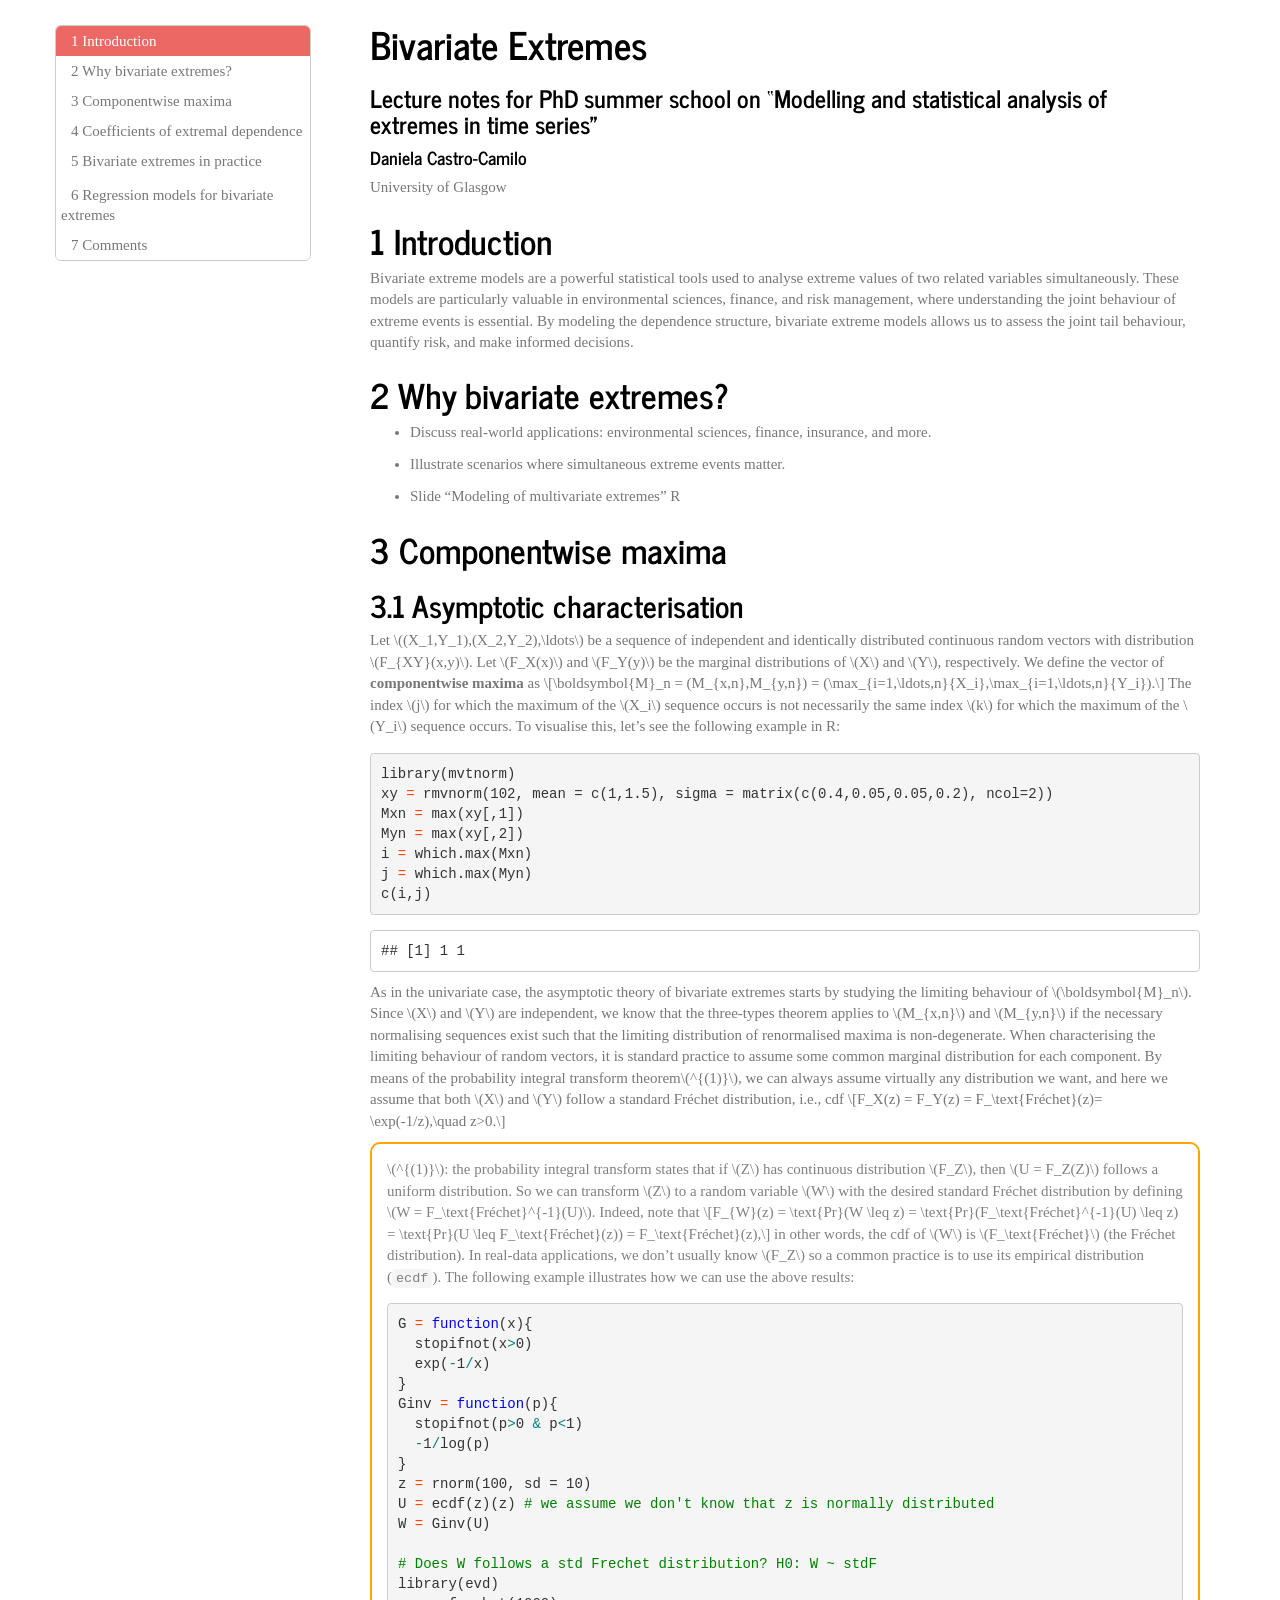
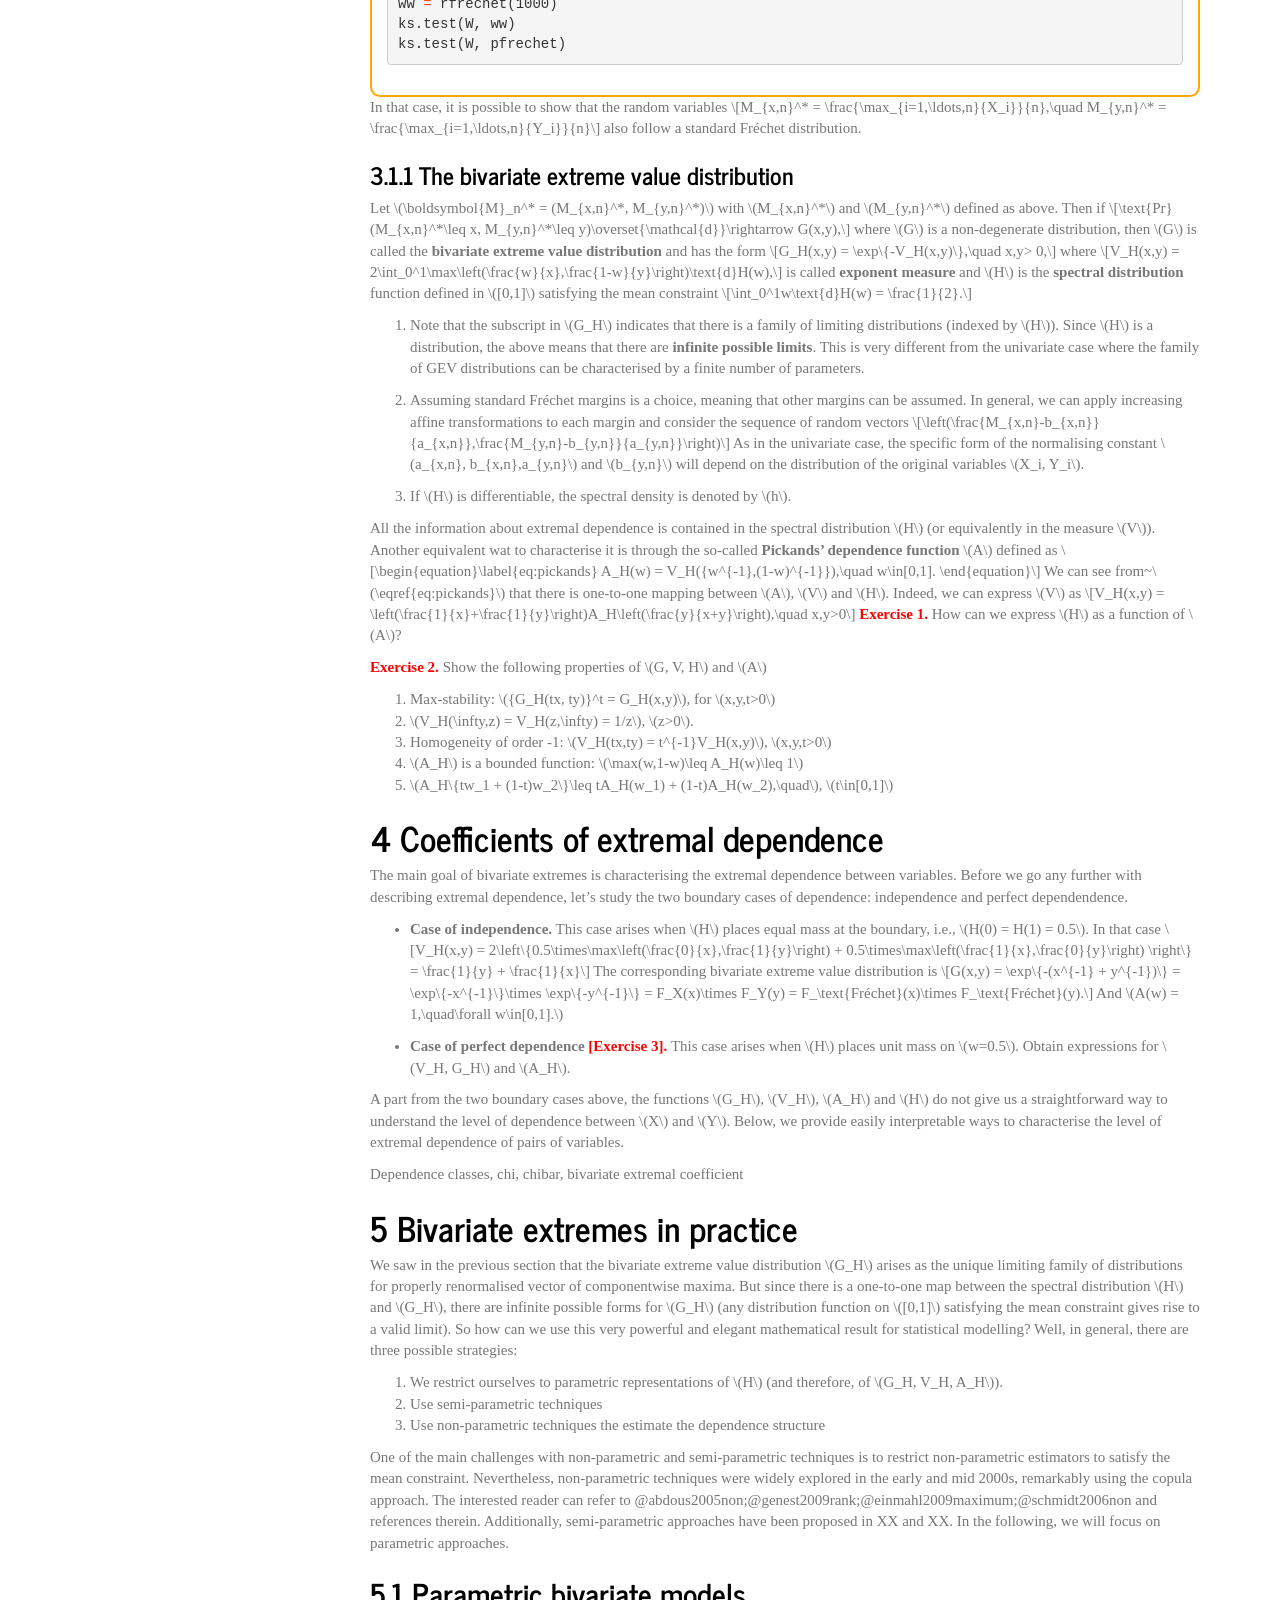
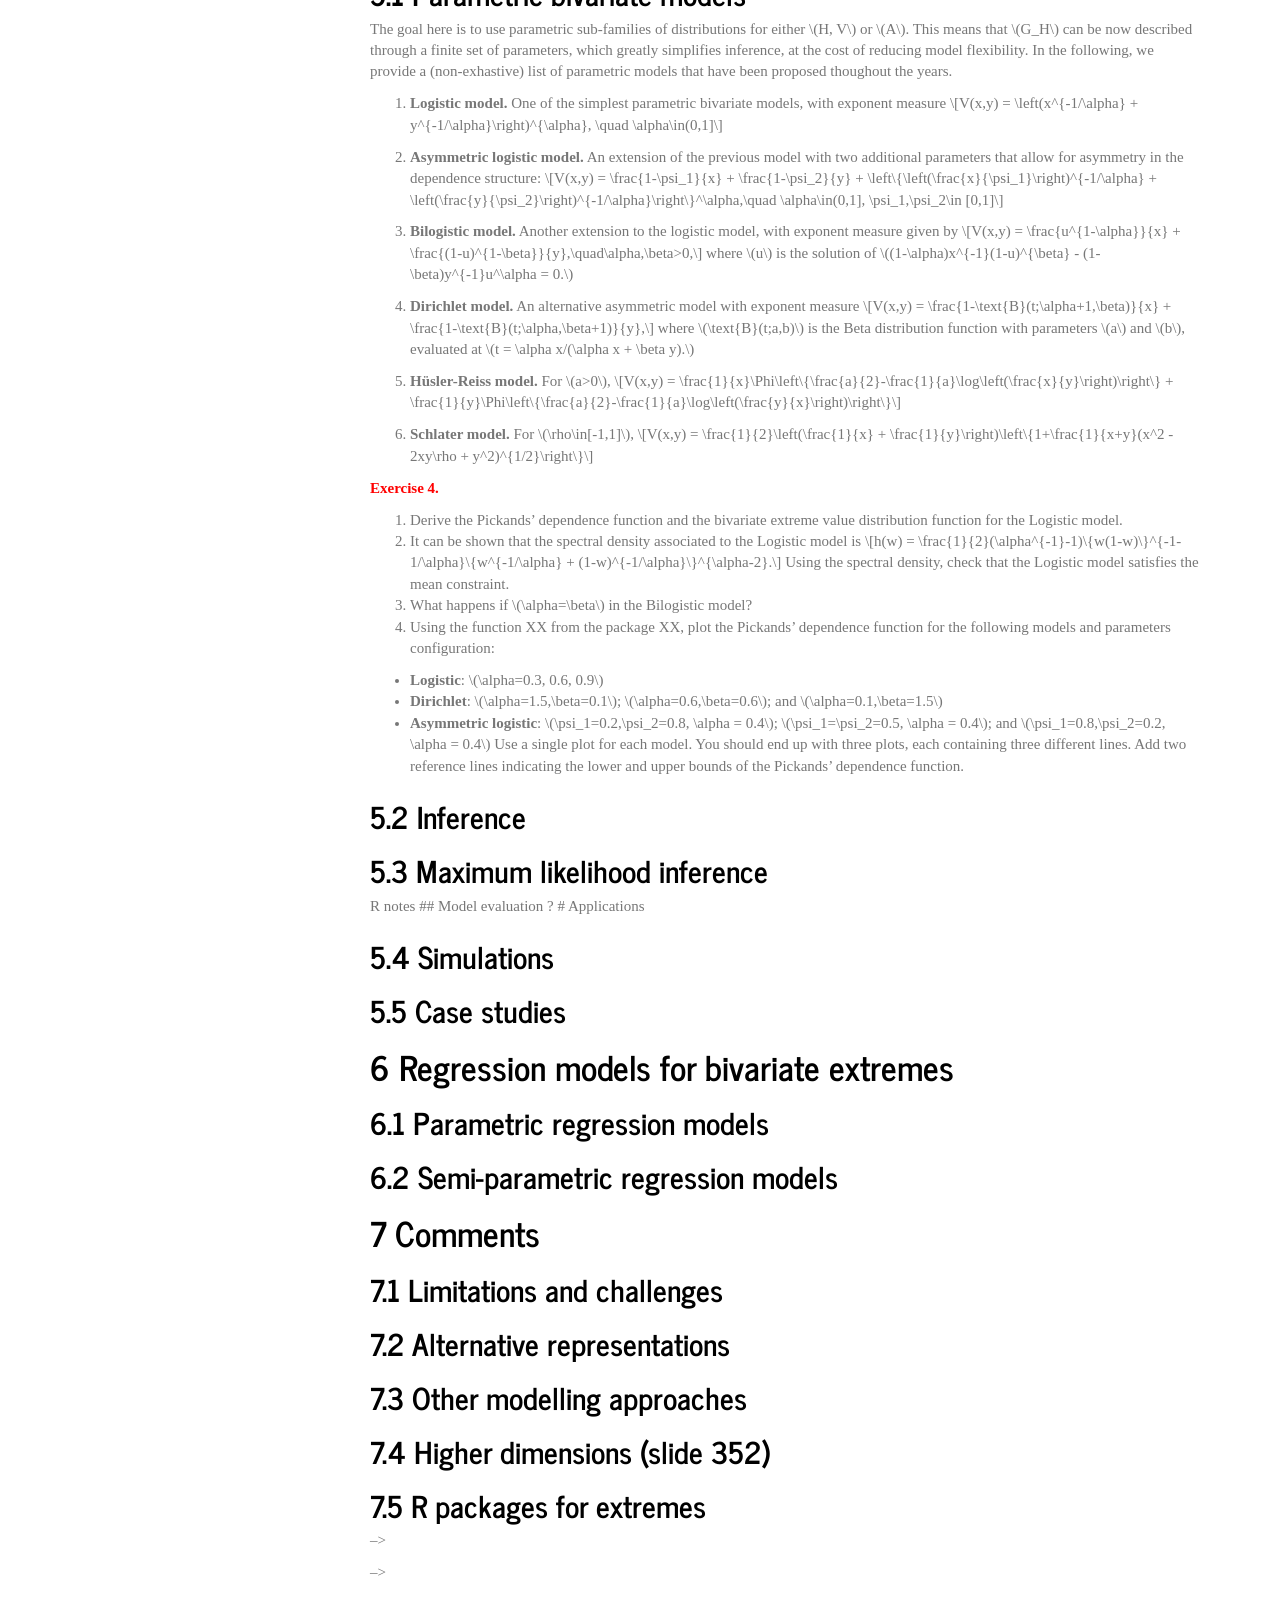
==== BivariateExtremes/BivariateExtremes.html @ 1b087849 "Create BivariateExtremes.html Draft" ====
<!DOCTYPE html>

<html>

<head>

<meta charset="utf-8" />
<meta name="generator" content="pandoc" />
<meta http-equiv="X-UA-Compatible" content="IE=EDGE" />




<title>Bivariate Extremes</title>

<script>// Pandoc 2.9 adds attributes on both header and div. We remove the former (to
// be compatible with the behavior of Pandoc < 2.8).
document.addEventListener('DOMContentLoaded', function(e) {
  var hs = document.querySelectorAll("div.section[class*='level'] > :first-child");
  var i, h, a;
  for (i = 0; i < hs.length; i++) {
    h = hs[i];
    if (!/^h[1-6]$/i.test(h.tagName)) continue;  // it should be a header h1-h6
    a = h.attributes;
    while (a.length > 0) h.removeAttribute(a[0].name);
  }
});
</script>
<script>/*! jQuery v3.6.0 | (c) OpenJS Foundation and other contributors | jquery.org/license */
!function(e,t){"use strict";"object"==typeof module&&"object"==typeof module.exports?module.exports=e.document?t(e,!0):function(e){if(!e.document)throw new Error("jQuery requires a window with a document");return t(e)}:t(e)}("undefined"!=typeof window?window:this,function(C,e){"use strict";var t=[],r=Object.getPrototypeOf,s=t.slice,g=t.flat?function(e){return t.flat.call(e)}:function(e){return t.concat.apply([],e)},u=t.push,i=t.indexOf,n={},o=n.toString,v=n.hasOwnProperty,a=v.toString,l=a.call(Object),y={},m=function(e){return"function"==typeof e&&"number"!=typeof e.nodeType&&"function"!=typeof e.item},x=function(e){return null!=e&&e===e.window},E=C.document,c={type:!0,src:!0,nonce:!0,noModule:!0};function b(e,t,n){var r,i,o=(n=n||E).createElement("script");if(o.text=e,t)for(r in c)(i=t[r]||t.getAttribute&&t.getAttribute(r))&&o.setAttribute(r,i);n.head.appendChild(o).parentNode.removeChild(o)}function w(e){return null==e?e+"":"object"==typeof e||"function"==typeof e?n[o.call(e)]||"object":typeof e}var f="3.6.0",S=function(e,t){return new S.fn.init(e,t)};function p(e){var t=!!e&&"length"in e&&e.length,n=w(e);return!m(e)&&!x(e)&&("array"===n||0===t||"number"==typeof t&&0<t&&t-1 in e)}S.fn=S.prototype={jquery:f,constructor:S,length:0,toArray:function(){return s.call(this)},get:function(e){return null==e?s.call(this):e<0?this[e+this.length]:this[e]},pushStack:function(e){var t=S.merge(this.constructor(),e);return t.prevObject=this,t},each:function(e){return S.each(this,e)},map:function(n){return this.pushStack(S.map(this,function(e,t){return n.call(e,t,e)}))},slice:function(){return this.pushStack(s.apply(this,arguments))},first:function(){return this.eq(0)},last:function(){return this.eq(-1)},even:function(){return this.pushStack(S.grep(this,function(e,t){return(t+1)%2}))},odd:function(){return this.pushStack(S.grep(this,function(e,t){return t%2}))},eq:function(e){var t=this.length,n=+e+(e<0?t:0);return this.pushStack(0<=n&&n<t?[this[n]]:[])},end:function(){return this.prevObject||this.constructor()},push:u,sort:t.sort,splice:t.splice},S.extend=S.fn.extend=function(){var e,t,n,r,i,o,a=arguments[0]||{},s=1,u=arguments.length,l=!1;for("boolean"==typeof a&&(l=a,a=arguments[s]||{},s++),"object"==typeof a||m(a)||(a={}),s===u&&(a=this,s--);s<u;s++)if(null!=(e=arguments[s]))for(t in e)r=e[t],"__proto__"!==t&&a!==r&&(l&&r&&(S.isPlainObject(r)||(i=Array.isArray(r)))?(n=a[t],o=i&&!Array.isArray(n)?[]:i||S.isPlainObject(n)?n:{},i=!1,a[t]=S.extend(l,o,r)):void 0!==r&&(a[t]=r));return a},S.extend({expando:"jQuery"+(f+Math.random()).replace(/\D/g,""),isReady:!0,error:function(e){throw new Error(e)},noop:function(){},isPlainObject:function(e){var t,n;return!(!e||"[object Object]"!==o.call(e))&&(!(t=r(e))||"function"==typeof(n=v.call(t,"constructor")&&t.constructor)&&a.call(n)===l)},isEmptyObject:function(e){var t;for(t in e)return!1;return!0},globalEval:function(e,t,n){b(e,{nonce:t&&t.nonce},n)},each:function(e,t){var n,r=0;if(p(e)){for(n=e.length;r<n;r++)if(!1===t.call(e[r],r,e[r]))break}else for(r in e)if(!1===t.call(e[r],r,e[r]))break;return e},makeArray:function(e,t){var n=t||[];return null!=e&&(p(Object(e))?S.merge(n,"string"==typeof e?[e]:e):u.call(n,e)),n},inArray:function(e,t,n){return null==t?-1:i.call(t,e,n)},merge:function(e,t){for(var n=+t.length,r=0,i=e.length;r<n;r++)e[i++]=t[r];return e.length=i,e},grep:function(e,t,n){for(var r=[],i=0,o=e.length,a=!n;i<o;i++)!t(e[i],i)!==a&&r.push(e[i]);return r},map:function(e,t,n){var r,i,o=0,a=[];if(p(e))for(r=e.length;o<r;o++)null!=(i=t(e[o],o,n))&&a.push(i);else for(o in e)null!=(i=t(e[o],o,n))&&a.push(i);return g(a)},guid:1,support:y}),"function"==typeof Symbol&&(S.fn[Symbol.iterator]=t[Symbol.iterator]),S.each("Boolean Number String Function Array Date RegExp Object Error Symbol".split(" "),function(e,t){n["[object "+t+"]"]=t.toLowerCase()});var d=function(n){var e,d,b,o,i,h,f,g,w,u,l,T,C,a,E,v,s,c,y,S="sizzle"+1*new Date,p=n.document,k=0,r=0,m=ue(),x=ue(),A=ue(),N=ue(),j=function(e,t){return e===t&&(l=!0),0},D={}.hasOwnProperty,t=[],q=t.pop,L=t.push,H=t.push,O=t.slice,P=function(e,t){for(var n=0,r=e.length;n<r;n++)if(e[n]===t)return n;return-1},R="checked|selected|async|autofocus|autoplay|controls|defer|disabled|hidden|ismap|loop|multiple|open|readonly|required|scoped",M="[\\x20\\t\\r\\n\\f]",I="(?:\\\\[\\da-fA-F]{1,6}"+M+"?|\\\\[^\\r\\n\\f]|[\\w-]|[^\0-\\x7f])+",W="\\["+M+"*("+I+")(?:"+M+"*([*^$|!~]?=)"+M+"*(?:'((?:\\\\.|[^\\\\'])*)'|\"((?:\\\\.|[^\\\\\"])*)\"|("+I+"))|)"+M+"*\\]",F=":("+I+")(?:\\((('((?:\\\\.|[^\\\\'])*)'|\"((?:\\\\.|[^\\\\\"])*)\")|((?:\\\\.|[^\\\\()[\\]]|"+W+")*)|.*)\\)|)",B=new RegExp(M+"+","g"),$=new RegExp("^"+M+"+|((?:^|[^\\\\])(?:\\\\.)*)"+M+"+$","g"),_=new RegExp("^"+M+"*,"+M+"*"),z=new RegExp("^"+M+"*([>+~]|"+M+")"+M+"*"),U=new RegExp(M+"|>"),X=new RegExp(F),V=new RegExp("^"+I+"$"),G={ID:new RegExp("^#("+I+")"),CLASS:new RegExp("^\\.("+I+")"),TAG:new RegExp("^("+I+"|[*])"),ATTR:new RegExp("^"+W),PSEUDO:new RegExp("^"+F),CHILD:new RegExp("^:(only|first|last|nth|nth-last)-(child|of-type)(?:\\("+M+"*(even|odd|(([+-]|)(\\d*)n|)"+M+"*(?:([+-]|)"+M+"*(\\d+)|))"+M+"*\\)|)","i"),bool:new RegExp("^(?:"+R+")$","i"),needsContext:new RegExp("^"+M+"*[>+~]|:(even|odd|eq|gt|lt|nth|first|last)(?:\\("+M+"*((?:-\\d)?\\d*)"+M+"*\\)|)(?=[^-]|$)","i")},Y=/HTML$/i,Q=/^(?:input|select|textarea|button)$/i,J=/^h\d$/i,K=/^[^{]+\{\s*\[native \w/,Z=/^(?:#([\w-]+)|(\w+)|\.([\w-]+))$/,ee=/[+~]/,te=new RegExp("\\\\[\\da-fA-F]{1,6}"+M+"?|\\\\([^\\r\\n\\f])","g"),ne=function(e,t){var n="0x"+e.slice(1)-65536;return t||(n<0?String.fromCharCode(n+65536):String.fromCharCode(n>>10|55296,1023&n|56320))},re=/([\0-\x1f\x7f]|^-?\d)|^-$|[^\0-\x1f\x7f-\uFFFF\w-]/g,ie=function(e,t){return t?"\0"===e?"\ufffd":e.slice(0,-1)+"\\"+e.charCodeAt(e.length-1).toString(16)+" ":"\\"+e},oe=function(){T()},ae=be(function(e){return!0===e.disabled&&"fieldset"===e.nodeName.toLowerCase()},{dir:"parentNode",next:"legend"});try{H.apply(t=O.call(p.childNodes),p.childNodes),t[p.childNodes.length].nodeType}catch(e){H={apply:t.length?function(e,t){L.apply(e,O.call(t))}:function(e,t){var n=e.length,r=0;while(e[n++]=t[r++]);e.length=n-1}}}function se(t,e,n,r){var i,o,a,s,u,l,c,f=e&&e.ownerDocument,p=e?e.nodeType:9;if(n=n||[],"string"!=typeof t||!t||1!==p&&9!==p&&11!==p)return n;if(!r&&(T(e),e=e||C,E)){if(11!==p&&(u=Z.exec(t)))if(i=u[1]){if(9===p){if(!(a=e.getElementById(i)))return n;if(a.id===i)return n.push(a),n}else if(f&&(a=f.getElementById(i))&&y(e,a)&&a.id===i)return n.push(a),n}else{if(u[2])return H.apply(n,e.getElementsByTagName(t)),n;if((i=u[3])&&d.getElementsByClassName&&e.getElementsByClassName)return H.apply(n,e.getElementsByClassName(i)),n}if(d.qsa&&!N[t+" "]&&(!v||!v.test(t))&&(1!==p||"object"!==e.nodeName.toLowerCase())){if(c=t,f=e,1===p&&(U.test(t)||z.test(t))){(f=ee.test(t)&&ye(e.parentNode)||e)===e&&d.scope||((s=e.getAttribute("id"))?s=s.replace(re,ie):e.setAttribute("id",s=S)),o=(l=h(t)).length;while(o--)l[o]=(s?"#"+s:":scope")+" "+xe(l[o]);c=l.join(",")}try{return H.apply(n,f.querySelectorAll(c)),n}catch(e){N(t,!0)}finally{s===S&&e.removeAttribute("id")}}}return g(t.replace($,"$1"),e,n,r)}function ue(){var r=[];return function e(t,n){return r.push(t+" ")>b.cacheLength&&delete e[r.shift()],e[t+" "]=n}}function le(e){return e[S]=!0,e}function ce(e){var t=C.createElement("fieldset");try{return!!e(t)}catch(e){return!1}finally{t.parentNode&&t.parentNode.removeChild(t),t=null}}function fe(e,t){var n=e.split("|"),r=n.length;while(r--)b.attrHandle[n[r]]=t}function pe(e,t){var n=t&&e,r=n&&1===e.nodeType&&1===t.nodeType&&e.sourceIndex-t.sourceIndex;if(r)return r;if(n)while(n=n.nextSibling)if(n===t)return-1;return e?1:-1}function de(t){return function(e){return"input"===e.nodeName.toLowerCase()&&e.type===t}}function he(n){return function(e){var t=e.nodeName.toLowerCase();return("input"===t||"button"===t)&&e.type===n}}function ge(t){return function(e){return"form"in e?e.parentNode&&!1===e.disabled?"label"in e?"label"in e.parentNode?e.parentNode.disabled===t:e.disabled===t:e.isDisabled===t||e.isDisabled!==!t&&ae(e)===t:e.disabled===t:"label"in e&&e.disabled===t}}function ve(a){return le(function(o){return o=+o,le(function(e,t){var n,r=a([],e.length,o),i=r.length;while(i--)e[n=r[i]]&&(e[n]=!(t[n]=e[n]))})})}function ye(e){return e&&"undefined"!=typeof e.getElementsByTagName&&e}for(e in d=se.support={},i=se.isXML=function(e){var t=e&&e.namespaceURI,n=e&&(e.ownerDocument||e).documentElement;return!Y.test(t||n&&n.nodeName||"HTML")},T=se.setDocument=function(e){var t,n,r=e?e.ownerDocument||e:p;return r!=C&&9===r.nodeType&&r.documentElement&&(a=(C=r).documentElement,E=!i(C),p!=C&&(n=C.defaultView)&&n.top!==n&&(n.addEventListener?n.addEventListener("unload",oe,!1):n.attachEvent&&n.attachEvent("onunload",oe)),d.scope=ce(function(e){return a.appendChild(e).appendChild(C.createElement("div")),"undefined"!=typeof e.querySelectorAll&&!e.querySelectorAll(":scope fieldset div").length}),d.attributes=ce(function(e){return e.className="i",!e.getAttribute("className")}),d.getElementsByTagName=ce(function(e){return e.appendChild(C.createComment("")),!e.getElementsByTagName("*").length}),d.getElementsByClassName=K.test(C.getElementsByClassName),d.getById=ce(function(e){return a.appendChild(e).id=S,!C.getElementsByName||!C.getElementsByName(S).length}),d.getById?(b.filter.ID=function(e){var t=e.replace(te,ne);return function(e){return e.getAttribute("id")===t}},b.find.ID=function(e,t){if("undefined"!=typeof t.getElementById&&E){var n=t.getElementById(e);return n?[n]:[]}}):(b.filter.ID=function(e){var n=e.replace(te,ne);return function(e){var t="undefined"!=typeof e.getAttributeNode&&e.getAttributeNode("id");return t&&t.value===n}},b.find.ID=function(e,t){if("undefined"!=typeof t.getElementById&&E){var n,r,i,o=t.getElementById(e);if(o){if((n=o.getAttributeNode("id"))&&n.value===e)return[o];i=t.getElementsByName(e),r=0;while(o=i[r++])if((n=o.getAttributeNode("id"))&&n.value===e)return[o]}return[]}}),b.find.TAG=d.getElementsByTagName?function(e,t){return"undefined"!=typeof t.getElementsByTagName?t.getElementsByTagName(e):d.qsa?t.querySelectorAll(e):void 0}:function(e,t){var n,r=[],i=0,o=t.getElementsByTagName(e);if("*"===e){while(n=o[i++])1===n.nodeType&&r.push(n);return r}return o},b.find.CLASS=d.getElementsByClassName&&function(e,t){if("undefined"!=typeof t.getElementsByClassName&&E)return t.getElementsByClassName(e)},s=[],v=[],(d.qsa=K.test(C.querySelectorAll))&&(ce(function(e){var t;a.appendChild(e).innerHTML="<a id='"+S+"'></a><select id='"+S+"-\r\\' msallowcapture=''><option selected=''></option></select>",e.querySelectorAll("[msallowcapture^='']").length&&v.push("[*^$]="+M+"*(?:''|\"\")"),e.querySelectorAll("[selected]").length||v.push("\\["+M+"*(?:value|"+R+")"),e.querySelectorAll("[id~="+S+"-]").length||v.push("~="),(t=C.createElement("input")).setAttribute("name",""),e.appendChild(t),e.querySelectorAll("[name='']").length||v.push("\\["+M+"*name"+M+"*="+M+"*(?:''|\"\")"),e.querySelectorAll(":checked").length||v.push(":checked"),e.querySelectorAll("a#"+S+"+*").length||v.push(".#.+[+~]"),e.querySelectorAll("\\\f"),v.push("[\\r\\n\\f]")}),ce(function(e){e.innerHTML="<a href='' disabled='disabled'></a><select disabled='disabled'><option/></select>";var t=C.createElement("input");t.setAttribute("type","hidden"),e.appendChild(t).setAttribute("name","D"),e.querySelectorAll("[name=d]").length&&v.push("name"+M+"*[*^$|!~]?="),2!==e.querySelectorAll(":enabled").length&&v.push(":enabled",":disabled"),a.appendChild(e).disabled=!0,2!==e.querySelectorAll(":disabled").length&&v.push(":enabled",":disabled"),e.querySelectorAll("*,:x"),v.push(",.*:")})),(d.matchesSelector=K.test(c=a.matches||a.webkitMatchesSelector||a.mozMatchesSelector||a.oMatchesSelector||a.msMatchesSelector))&&ce(function(e){d.disconnectedMatch=c.call(e,"*"),c.call(e,"[s!='']:x"),s.push("!=",F)}),v=v.length&&new RegExp(v.join("|")),s=s.length&&new RegExp(s.join("|")),t=K.test(a.compareDocumentPosition),y=t||K.test(a.contains)?function(e,t){var n=9===e.nodeType?e.documentElement:e,r=t&&t.parentNode;return e===r||!(!r||1!==r.nodeType||!(n.contains?n.contains(r):e.compareDocumentPosition&&16&e.compareDocumentPosition(r)))}:function(e,t){if(t)while(t=t.parentNode)if(t===e)return!0;return!1},j=t?function(e,t){if(e===t)return l=!0,0;var n=!e.compareDocumentPosition-!t.compareDocumentPosition;return n||(1&(n=(e.ownerDocument||e)==(t.ownerDocument||t)?e.compareDocumentPosition(t):1)||!d.sortDetached&&t.compareDocumentPosition(e)===n?e==C||e.ownerDocument==p&&y(p,e)?-1:t==C||t.ownerDocument==p&&y(p,t)?1:u?P(u,e)-P(u,t):0:4&n?-1:1)}:function(e,t){if(e===t)return l=!0,0;var n,r=0,i=e.parentNode,o=t.parentNode,a=[e],s=[t];if(!i||!o)return e==C?-1:t==C?1:i?-1:o?1:u?P(u,e)-P(u,t):0;if(i===o)return pe(e,t);n=e;while(n=n.parentNode)a.unshift(n);n=t;while(n=n.parentNode)s.unshift(n);while(a[r]===s[r])r++;return r?pe(a[r],s[r]):a[r]==p?-1:s[r]==p?1:0}),C},se.matches=function(e,t){return se(e,null,null,t)},se.matchesSelector=function(e,t){if(T(e),d.matchesSelector&&E&&!N[t+" "]&&(!s||!s.test(t))&&(!v||!v.test(t)))try{var n=c.call(e,t);if(n||d.disconnectedMatch||e.document&&11!==e.document.nodeType)return n}catch(e){N(t,!0)}return 0<se(t,C,null,[e]).length},se.contains=function(e,t){return(e.ownerDocument||e)!=C&&T(e),y(e,t)},se.attr=function(e,t){(e.ownerDocument||e)!=C&&T(e);var n=b.attrHandle[t.toLowerCase()],r=n&&D.call(b.attrHandle,t.toLowerCase())?n(e,t,!E):void 0;return void 0!==r?r:d.attributes||!E?e.getAttribute(t):(r=e.getAttributeNode(t))&&r.specified?r.value:null},se.escape=function(e){return(e+"").replace(re,ie)},se.error=function(e){throw new Error("Syntax error, unrecognized expression: "+e)},se.uniqueSort=function(e){var t,n=[],r=0,i=0;if(l=!d.detectDuplicates,u=!d.sortStable&&e.slice(0),e.sort(j),l){while(t=e[i++])t===e[i]&&(r=n.push(i));while(r--)e.splice(n[r],1)}return u=null,e},o=se.getText=function(e){var t,n="",r=0,i=e.nodeType;if(i){if(1===i||9===i||11===i){if("string"==typeof e.textContent)return e.textContent;for(e=e.firstChild;e;e=e.nextSibling)n+=o(e)}else if(3===i||4===i)return e.nodeValue}else while(t=e[r++])n+=o(t);return n},(b=se.selectors={cacheLength:50,createPseudo:le,match:G,attrHandle:{},find:{},relative:{">":{dir:"parentNode",first:!0}," ":{dir:"parentNode"},"+":{dir:"previousSibling",first:!0},"~":{dir:"previousSibling"}},preFilter:{ATTR:function(e){return e[1]=e[1].replace(te,ne),e[3]=(e[3]||e[4]||e[5]||"").replace(te,ne),"~="===e[2]&&(e[3]=" "+e[3]+" "),e.slice(0,4)},CHILD:function(e){return e[1]=e[1].toLowerCase(),"nth"===e[1].slice(0,3)?(e[3]||se.error(e[0]),e[4]=+(e[4]?e[5]+(e[6]||1):2*("even"===e[3]||"odd"===e[3])),e[5]=+(e[7]+e[8]||"odd"===e[3])):e[3]&&se.error(e[0]),e},PSEUDO:function(e){var t,n=!e[6]&&e[2];return G.CHILD.test(e[0])?null:(e[3]?e[2]=e[4]||e[5]||"":n&&X.test(n)&&(t=h(n,!0))&&(t=n.indexOf(")",n.length-t)-n.length)&&(e[0]=e[0].slice(0,t),e[2]=n.slice(0,t)),e.slice(0,3))}},filter:{TAG:function(e){var t=e.replace(te,ne).toLowerCase();return"*"===e?function(){return!0}:function(e){return e.nodeName&&e.nodeName.toLowerCase()===t}},CLASS:function(e){var t=m[e+" "];return t||(t=new RegExp("(^|"+M+")"+e+"("+M+"|$)"))&&m(e,function(e){return t.test("string"==typeof e.className&&e.className||"undefined"!=typeof e.getAttribute&&e.getAttribute("class")||"")})},ATTR:function(n,r,i){return function(e){var t=se.attr(e,n);return null==t?"!="===r:!r||(t+="","="===r?t===i:"!="===r?t!==i:"^="===r?i&&0===t.indexOf(i):"*="===r?i&&-1<t.indexOf(i):"$="===r?i&&t.slice(-i.length)===i:"~="===r?-1<(" "+t.replace(B," ")+" ").indexOf(i):"|="===r&&(t===i||t.slice(0,i.length+1)===i+"-"))}},CHILD:function(h,e,t,g,v){var y="nth"!==h.slice(0,3),m="last"!==h.slice(-4),x="of-type"===e;return 1===g&&0===v?function(e){return!!e.parentNode}:function(e,t,n){var r,i,o,a,s,u,l=y!==m?"nextSibling":"previousSibling",c=e.parentNode,f=x&&e.nodeName.toLowerCase(),p=!n&&!x,d=!1;if(c){if(y){while(l){a=e;while(a=a[l])if(x?a.nodeName.toLowerCase()===f:1===a.nodeType)return!1;u=l="only"===h&&!u&&"nextSibling"}return!0}if(u=[m?c.firstChild:c.lastChild],m&&p){d=(s=(r=(i=(o=(a=c)[S]||(a[S]={}))[a.uniqueID]||(o[a.uniqueID]={}))[h]||[])[0]===k&&r[1])&&r[2],a=s&&c.childNodes[s];while(a=++s&&a&&a[l]||(d=s=0)||u.pop())if(1===a.nodeType&&++d&&a===e){i[h]=[k,s,d];break}}else if(p&&(d=s=(r=(i=(o=(a=e)[S]||(a[S]={}))[a.uniqueID]||(o[a.uniqueID]={}))[h]||[])[0]===k&&r[1]),!1===d)while(a=++s&&a&&a[l]||(d=s=0)||u.pop())if((x?a.nodeName.toLowerCase()===f:1===a.nodeType)&&++d&&(p&&((i=(o=a[S]||(a[S]={}))[a.uniqueID]||(o[a.uniqueID]={}))[h]=[k,d]),a===e))break;return(d-=v)===g||d%g==0&&0<=d/g}}},PSEUDO:function(e,o){var t,a=b.pseudos[e]||b.setFilters[e.toLowerCase()]||se.error("unsupported pseudo: "+e);return a[S]?a(o):1<a.length?(t=[e,e,"",o],b.setFilters.hasOwnProperty(e.toLowerCase())?le(function(e,t){var n,r=a(e,o),i=r.length;while(i--)e[n=P(e,r[i])]=!(t[n]=r[i])}):function(e){return a(e,0,t)}):a}},pseudos:{not:le(function(e){var r=[],i=[],s=f(e.replace($,"$1"));return s[S]?le(function(e,t,n,r){var i,o=s(e,null,r,[]),a=e.length;while(a--)(i=o[a])&&(e[a]=!(t[a]=i))}):function(e,t,n){return r[0]=e,s(r,null,n,i),r[0]=null,!i.pop()}}),has:le(function(t){return function(e){return 0<se(t,e).length}}),contains:le(function(t){return t=t.replace(te,ne),function(e){return-1<(e.textContent||o(e)).indexOf(t)}}),lang:le(function(n){return V.test(n||"")||se.error("unsupported lang: "+n),n=n.replace(te,ne).toLowerCase(),function(e){var t;do{if(t=E?e.lang:e.getAttribute("xml:lang")||e.getAttribute("lang"))return(t=t.toLowerCase())===n||0===t.indexOf(n+"-")}while((e=e.parentNode)&&1===e.nodeType);return!1}}),target:function(e){var t=n.location&&n.location.hash;return t&&t.slice(1)===e.id},root:function(e){return e===a},focus:function(e){return e===C.activeElement&&(!C.hasFocus||C.hasFocus())&&!!(e.type||e.href||~e.tabIndex)},enabled:ge(!1),disabled:ge(!0),checked:function(e){var t=e.nodeName.toLowerCase();return"input"===t&&!!e.checked||"option"===t&&!!e.selected},selected:function(e){return e.parentNode&&e.parentNode.selectedIndex,!0===e.selected},empty:function(e){for(e=e.firstChild;e;e=e.nextSibling)if(e.nodeType<6)return!1;return!0},parent:function(e){return!b.pseudos.empty(e)},header:function(e){return J.test(e.nodeName)},input:function(e){return Q.test(e.nodeName)},button:function(e){var t=e.nodeName.toLowerCase();return"input"===t&&"button"===e.type||"button"===t},text:function(e){var t;return"input"===e.nodeName.toLowerCase()&&"text"===e.type&&(null==(t=e.getAttribute("type"))||"text"===t.toLowerCase())},first:ve(function(){return[0]}),last:ve(function(e,t){return[t-1]}),eq:ve(function(e,t,n){return[n<0?n+t:n]}),even:ve(function(e,t){for(var n=0;n<t;n+=2)e.push(n);return e}),odd:ve(function(e,t){for(var n=1;n<t;n+=2)e.push(n);return e}),lt:ve(function(e,t,n){for(var r=n<0?n+t:t<n?t:n;0<=--r;)e.push(r);return e}),gt:ve(function(e,t,n){for(var r=n<0?n+t:n;++r<t;)e.push(r);return e})}}).pseudos.nth=b.pseudos.eq,{radio:!0,checkbox:!0,file:!0,password:!0,image:!0})b.pseudos[e]=de(e);for(e in{submit:!0,reset:!0})b.pseudos[e]=he(e);function me(){}function xe(e){for(var t=0,n=e.length,r="";t<n;t++)r+=e[t].value;return r}function be(s,e,t){var u=e.dir,l=e.next,c=l||u,f=t&&"parentNode"===c,p=r++;return e.first?function(e,t,n){while(e=e[u])if(1===e.nodeType||f)return s(e,t,n);return!1}:function(e,t,n){var r,i,o,a=[k,p];if(n){while(e=e[u])if((1===e.nodeType||f)&&s(e,t,n))return!0}else while(e=e[u])if(1===e.nodeType||f)if(i=(o=e[S]||(e[S]={}))[e.uniqueID]||(o[e.uniqueID]={}),l&&l===e.nodeName.toLowerCase())e=e[u]||e;else{if((r=i[c])&&r[0]===k&&r[1]===p)return a[2]=r[2];if((i[c]=a)[2]=s(e,t,n))return!0}return!1}}function we(i){return 1<i.length?function(e,t,n){var r=i.length;while(r--)if(!i[r](e,t,n))return!1;return!0}:i[0]}function Te(e,t,n,r,i){for(var o,a=[],s=0,u=e.length,l=null!=t;s<u;s++)(o=e[s])&&(n&&!n(o,r,i)||(a.push(o),l&&t.push(s)));return a}function Ce(d,h,g,v,y,e){return v&&!v[S]&&(v=Ce(v)),y&&!y[S]&&(y=Ce(y,e)),le(function(e,t,n,r){var i,o,a,s=[],u=[],l=t.length,c=e||function(e,t,n){for(var r=0,i=t.length;r<i;r++)se(e,t[r],n);return n}(h||"*",n.nodeType?[n]:n,[]),f=!d||!e&&h?c:Te(c,s,d,n,r),p=g?y||(e?d:l||v)?[]:t:f;if(g&&g(f,p,n,r),v){i=Te(p,u),v(i,[],n,r),o=i.length;while(o--)(a=i[o])&&(p[u[o]]=!(f[u[o]]=a))}if(e){if(y||d){if(y){i=[],o=p.length;while(o--)(a=p[o])&&i.push(f[o]=a);y(null,p=[],i,r)}o=p.length;while(o--)(a=p[o])&&-1<(i=y?P(e,a):s[o])&&(e[i]=!(t[i]=a))}}else p=Te(p===t?p.splice(l,p.length):p),y?y(null,t,p,r):H.apply(t,p)})}function Ee(e){for(var i,t,n,r=e.length,o=b.relative[e[0].type],a=o||b.relative[" "],s=o?1:0,u=be(function(e){return e===i},a,!0),l=be(function(e){return-1<P(i,e)},a,!0),c=[function(e,t,n){var r=!o&&(n||t!==w)||((i=t).nodeType?u(e,t,n):l(e,t,n));return i=null,r}];s<r;s++)if(t=b.relative[e[s].type])c=[be(we(c),t)];else{if((t=b.filter[e[s].type].apply(null,e[s].matches))[S]){for(n=++s;n<r;n++)if(b.relative[e[n].type])break;return Ce(1<s&&we(c),1<s&&xe(e.slice(0,s-1).concat({value:" "===e[s-2].type?"*":""})).replace($,"$1"),t,s<n&&Ee(e.slice(s,n)),n<r&&Ee(e=e.slice(n)),n<r&&xe(e))}c.push(t)}return we(c)}return me.prototype=b.filters=b.pseudos,b.setFilters=new me,h=se.tokenize=function(e,t){var n,r,i,o,a,s,u,l=x[e+" "];if(l)return t?0:l.slice(0);a=e,s=[],u=b.preFilter;while(a){for(o in n&&!(r=_.exec(a))||(r&&(a=a.slice(r[0].length)||a),s.push(i=[])),n=!1,(r=z.exec(a))&&(n=r.shift(),i.push({value:n,type:r[0].replace($," ")}),a=a.slice(n.length)),b.filter)!(r=G[o].exec(a))||u[o]&&!(r=u[o](r))||(n=r.shift(),i.push({value:n,type:o,matches:r}),a=a.slice(n.length));if(!n)break}return t?a.length:a?se.error(e):x(e,s).slice(0)},f=se.compile=function(e,t){var n,v,y,m,x,r,i=[],o=[],a=A[e+" "];if(!a){t||(t=h(e)),n=t.length;while(n--)(a=Ee(t[n]))[S]?i.push(a):o.push(a);(a=A(e,(v=o,m=0<(y=i).length,x=0<v.length,r=function(e,t,n,r,i){var o,a,s,u=0,l="0",c=e&&[],f=[],p=w,d=e||x&&b.find.TAG("*",i),h=k+=null==p?1:Math.random()||.1,g=d.length;for(i&&(w=t==C||t||i);l!==g&&null!=(o=d[l]);l++){if(x&&o){a=0,t||o.ownerDocument==C||(T(o),n=!E);while(s=v[a++])if(s(o,t||C,n)){r.push(o);break}i&&(k=h)}m&&((o=!s&&o)&&u--,e&&c.push(o))}if(u+=l,m&&l!==u){a=0;while(s=y[a++])s(c,f,t,n);if(e){if(0<u)while(l--)c[l]||f[l]||(f[l]=q.call(r));f=Te(f)}H.apply(r,f),i&&!e&&0<f.length&&1<u+y.length&&se.uniqueSort(r)}return i&&(k=h,w=p),c},m?le(r):r))).selector=e}return a},g=se.select=function(e,t,n,r){var i,o,a,s,u,l="function"==typeof e&&e,c=!r&&h(e=l.selector||e);if(n=n||[],1===c.length){if(2<(o=c[0]=c[0].slice(0)).length&&"ID"===(a=o[0]).type&&9===t.nodeType&&E&&b.relative[o[1].type]){if(!(t=(b.find.ID(a.matches[0].replace(te,ne),t)||[])[0]))return n;l&&(t=t.parentNode),e=e.slice(o.shift().value.length)}i=G.needsContext.test(e)?0:o.length;while(i--){if(a=o[i],b.relative[s=a.type])break;if((u=b.find[s])&&(r=u(a.matches[0].replace(te,ne),ee.test(o[0].type)&&ye(t.parentNode)||t))){if(o.splice(i,1),!(e=r.length&&xe(o)))return H.apply(n,r),n;break}}}return(l||f(e,c))(r,t,!E,n,!t||ee.test(e)&&ye(t.parentNode)||t),n},d.sortStable=S.split("").sort(j).join("")===S,d.detectDuplicates=!!l,T(),d.sortDetached=ce(function(e){return 1&e.compareDocumentPosition(C.createElement("fieldset"))}),ce(function(e){return e.innerHTML="<a href='#'></a>","#"===e.firstChild.getAttribute("href")})||fe("type|href|height|width",function(e,t,n){if(!n)return e.getAttribute(t,"type"===t.toLowerCase()?1:2)}),d.attributes&&ce(function(e){return e.innerHTML="<input/>",e.firstChild.setAttribute("value",""),""===e.firstChild.getAttribute("value")})||fe("value",function(e,t,n){if(!n&&"input"===e.nodeName.toLowerCase())return e.defaultValue}),ce(function(e){return null==e.getAttribute("disabled")})||fe(R,function(e,t,n){var r;if(!n)return!0===e[t]?t.toLowerCase():(r=e.getAttributeNode(t))&&r.specified?r.value:null}),se}(C);S.find=d,S.expr=d.selectors,S.expr[":"]=S.expr.pseudos,S.uniqueSort=S.unique=d.uniqueSort,S.text=d.getText,S.isXMLDoc=d.isXML,S.contains=d.contains,S.escapeSelector=d.escape;var h=function(e,t,n){var r=[],i=void 0!==n;while((e=e[t])&&9!==e.nodeType)if(1===e.nodeType){if(i&&S(e).is(n))break;r.push(e)}return r},T=function(e,t){for(var n=[];e;e=e.nextSibling)1===e.nodeType&&e!==t&&n.push(e);return n},k=S.expr.match.needsContext;function A(e,t){return e.nodeName&&e.nodeName.toLowerCase()===t.toLowerCase()}var N=/^<([a-z][^\/\0>:\x20\t\r\n\f]*)[\x20\t\r\n\f]*\/?>(?:<\/\1>|)$/i;function j(e,n,r){return m(n)?S.grep(e,function(e,t){return!!n.call(e,t,e)!==r}):n.nodeType?S.grep(e,function(e){return e===n!==r}):"string"!=typeof n?S.grep(e,function(e){return-1<i.call(n,e)!==r}):S.filter(n,e,r)}S.filter=function(e,t,n){var r=t[0];return n&&(e=":not("+e+")"),1===t.length&&1===r.nodeType?S.find.matchesSelector(r,e)?[r]:[]:S.find.matches(e,S.grep(t,function(e){return 1===e.nodeType}))},S.fn.extend({find:function(e){var t,n,r=this.length,i=this;if("string"!=typeof e)return this.pushStack(S(e).filter(function(){for(t=0;t<r;t++)if(S.contains(i[t],this))return!0}));for(n=this.pushStack([]),t=0;t<r;t++)S.find(e,i[t],n);return 1<r?S.uniqueSort(n):n},filter:function(e){return this.pushStack(j(this,e||[],!1))},not:function(e){return this.pushStack(j(this,e||[],!0))},is:function(e){return!!j(this,"string"==typeof e&&k.test(e)?S(e):e||[],!1).length}});var D,q=/^(?:\s*(<[\w\W]+>)[^>]*|#([\w-]+))$/;(S.fn.init=function(e,t,n){var r,i;if(!e)return this;if(n=n||D,"string"==typeof e){if(!(r="<"===e[0]&&">"===e[e.length-1]&&3<=e.length?[null,e,null]:q.exec(e))||!r[1]&&t)return!t||t.jquery?(t||n).find(e):this.constructor(t).find(e);if(r[1]){if(t=t instanceof S?t[0]:t,S.merge(this,S.parseHTML(r[1],t&&t.nodeType?t.ownerDocument||t:E,!0)),N.test(r[1])&&S.isPlainObject(t))for(r in t)m(this[r])?this[r](t[r]):this.attr(r,t[r]);return this}return(i=E.getElementById(r[2]))&&(this[0]=i,this.length=1),this}return e.nodeType?(this[0]=e,this.length=1,this):m(e)?void 0!==n.ready?n.ready(e):e(S):S.makeArray(e,this)}).prototype=S.fn,D=S(E);var L=/^(?:parents|prev(?:Until|All))/,H={children:!0,contents:!0,next:!0,prev:!0};function O(e,t){while((e=e[t])&&1!==e.nodeType);return e}S.fn.extend({has:function(e){var t=S(e,this),n=t.length;return this.filter(function(){for(var e=0;e<n;e++)if(S.contains(this,t[e]))return!0})},closest:function(e,t){var n,r=0,i=this.length,o=[],a="string"!=typeof e&&S(e);if(!k.test(e))for(;r<i;r++)for(n=this[r];n&&n!==t;n=n.parentNode)if(n.nodeType<11&&(a?-1<a.index(n):1===n.nodeType&&S.find.matchesSelector(n,e))){o.push(n);break}return this.pushStack(1<o.length?S.uniqueSort(o):o)},index:function(e){return e?"string"==typeof e?i.call(S(e),this[0]):i.call(this,e.jquery?e[0]:e):this[0]&&this[0].parentNode?this.first().prevAll().length:-1},add:function(e,t){return this.pushStack(S.uniqueSort(S.merge(this.get(),S(e,t))))},addBack:function(e){return this.add(null==e?this.prevObject:this.prevObject.filter(e))}}),S.each({parent:function(e){var t=e.parentNode;return t&&11!==t.nodeType?t:null},parents:function(e){return h(e,"parentNode")},parentsUntil:function(e,t,n){return h(e,"parentNode",n)},next:function(e){return O(e,"nextSibling")},prev:function(e){return O(e,"previousSibling")},nextAll:function(e){return h(e,"nextSibling")},prevAll:function(e){return h(e,"previousSibling")},nextUntil:function(e,t,n){return h(e,"nextSibling",n)},prevUntil:function(e,t,n){return h(e,"previousSibling",n)},siblings:function(e){return T((e.parentNode||{}).firstChild,e)},children:function(e){return T(e.firstChild)},contents:function(e){return null!=e.contentDocument&&r(e.contentDocument)?e.contentDocument:(A(e,"template")&&(e=e.content||e),S.merge([],e.childNodes))}},function(r,i){S.fn[r]=function(e,t){var n=S.map(this,i,e);return"Until"!==r.slice(-5)&&(t=e),t&&"string"==typeof t&&(n=S.filter(t,n)),1<this.length&&(H[r]||S.uniqueSort(n),L.test(r)&&n.reverse()),this.pushStack(n)}});var P=/[^\x20\t\r\n\f]+/g;function R(e){return e}function M(e){throw e}function I(e,t,n,r){var i;try{e&&m(i=e.promise)?i.call(e).done(t).fail(n):e&&m(i=e.then)?i.call(e,t,n):t.apply(void 0,[e].slice(r))}catch(e){n.apply(void 0,[e])}}S.Callbacks=function(r){var e,n;r="string"==typeof r?(e=r,n={},S.each(e.match(P)||[],function(e,t){n[t]=!0}),n):S.extend({},r);var i,t,o,a,s=[],u=[],l=-1,c=function(){for(a=a||r.once,o=i=!0;u.length;l=-1){t=u.shift();while(++l<s.length)!1===s[l].apply(t[0],t[1])&&r.stopOnFalse&&(l=s.length,t=!1)}r.memory||(t=!1),i=!1,a&&(s=t?[]:"")},f={add:function(){return s&&(t&&!i&&(l=s.length-1,u.push(t)),function n(e){S.each(e,function(e,t){m(t)?r.unique&&f.has(t)||s.push(t):t&&t.length&&"string"!==w(t)&&n(t)})}(arguments),t&&!i&&c()),this},remove:function(){return S.each(arguments,function(e,t){var n;while(-1<(n=S.inArray(t,s,n)))s.splice(n,1),n<=l&&l--}),this},has:function(e){return e?-1<S.inArray(e,s):0<s.length},empty:function(){return s&&(s=[]),this},disable:function(){return a=u=[],s=t="",this},disabled:function(){return!s},lock:function(){return a=u=[],t||i||(s=t=""),this},locked:function(){return!!a},fireWith:function(e,t){return a||(t=[e,(t=t||[]).slice?t.slice():t],u.push(t),i||c()),this},fire:function(){return f.fireWith(this,arguments),this},fired:function(){return!!o}};return f},S.extend({Deferred:function(e){var o=[["notify","progress",S.Callbacks("memory"),S.Callbacks("memory"),2],["resolve","done",S.Callbacks("once memory"),S.Callbacks("once memory"),0,"resolved"],["reject","fail",S.Callbacks("once memory"),S.Callbacks("once memory"),1,"rejected"]],i="pending",a={state:function(){return i},always:function(){return s.done(arguments).fail(arguments),this},"catch":function(e){return a.then(null,e)},pipe:function(){var i=arguments;return S.Deferred(function(r){S.each(o,function(e,t){var n=m(i[t[4]])&&i[t[4]];s[t[1]](function(){var e=n&&n.apply(this,arguments);e&&m(e.promise)?e.promise().progress(r.notify).done(r.resolve).fail(r.reject):r[t[0]+"With"](this,n?[e]:arguments)})}),i=null}).promise()},then:function(t,n,r){var u=0;function l(i,o,a,s){return function(){var n=this,r=arguments,e=function(){var e,t;if(!(i<u)){if((e=a.apply(n,r))===o.promise())throw new TypeError("Thenable self-resolution");t=e&&("object"==typeof e||"function"==typeof e)&&e.then,m(t)?s?t.call(e,l(u,o,R,s),l(u,o,M,s)):(u++,t.call(e,l(u,o,R,s),l(u,o,M,s),l(u,o,R,o.notifyWith))):(a!==R&&(n=void 0,r=[e]),(s||o.resolveWith)(n,r))}},t=s?e:function(){try{e()}catch(e){S.Deferred.exceptionHook&&S.Deferred.exceptionHook(e,t.stackTrace),u<=i+1&&(a!==M&&(n=void 0,r=[e]),o.rejectWith(n,r))}};i?t():(S.Deferred.getStackHook&&(t.stackTrace=S.Deferred.getStackHook()),C.setTimeout(t))}}return S.Deferred(function(e){o[0][3].add(l(0,e,m(r)?r:R,e.notifyWith)),o[1][3].add(l(0,e,m(t)?t:R)),o[2][3].add(l(0,e,m(n)?n:M))}).promise()},promise:function(e){return null!=e?S.extend(e,a):a}},s={};return S.each(o,function(e,t){var n=t[2],r=t[5];a[t[1]]=n.add,r&&n.add(function(){i=r},o[3-e][2].disable,o[3-e][3].disable,o[0][2].lock,o[0][3].lock),n.add(t[3].fire),s[t[0]]=function(){return s[t[0]+"With"](this===s?void 0:this,arguments),this},s[t[0]+"With"]=n.fireWith}),a.promise(s),e&&e.call(s,s),s},when:function(e){var n=arguments.length,t=n,r=Array(t),i=s.call(arguments),o=S.Deferred(),a=function(t){return function(e){r[t]=this,i[t]=1<arguments.length?s.call(arguments):e,--n||o.resolveWith(r,i)}};if(n<=1&&(I(e,o.done(a(t)).resolve,o.reject,!n),"pending"===o.state()||m(i[t]&&i[t].then)))return o.then();while(t--)I(i[t],a(t),o.reject);return o.promise()}});var W=/^(Eval|Internal|Range|Reference|Syntax|Type|URI)Error$/;S.Deferred.exceptionHook=function(e,t){C.console&&C.console.warn&&e&&W.test(e.name)&&C.console.warn("jQuery.Deferred exception: "+e.message,e.stack,t)},S.readyException=function(e){C.setTimeout(function(){throw e})};var F=S.Deferred();function B(){E.removeEventListener("DOMContentLoaded",B),C.removeEventListener("load",B),S.ready()}S.fn.ready=function(e){return F.then(e)["catch"](function(e){S.readyException(e)}),this},S.extend({isReady:!1,readyWait:1,ready:function(e){(!0===e?--S.readyWait:S.isReady)||(S.isReady=!0)!==e&&0<--S.readyWait||F.resolveWith(E,[S])}}),S.ready.then=F.then,"complete"===E.readyState||"loading"!==E.readyState&&!E.documentElement.doScroll?C.setTimeout(S.ready):(E.addEventListener("DOMContentLoaded",B),C.addEventListener("load",B));var $=function(e,t,n,r,i,o,a){var s=0,u=e.length,l=null==n;if("object"===w(n))for(s in i=!0,n)$(e,t,s,n[s],!0,o,a);else if(void 0!==r&&(i=!0,m(r)||(a=!0),l&&(a?(t.call(e,r),t=null):(l=t,t=function(e,t,n){return l.call(S(e),n)})),t))for(;s<u;s++)t(e[s],n,a?r:r.call(e[s],s,t(e[s],n)));return i?e:l?t.call(e):u?t(e[0],n):o},_=/^-ms-/,z=/-([a-z])/g;function U(e,t){return t.toUpperCase()}function X(e){return e.replace(_,"ms-").replace(z,U)}var V=function(e){return 1===e.nodeType||9===e.nodeType||!+e.nodeType};function G(){this.expando=S.expando+G.uid++}G.uid=1,G.prototype={cache:function(e){var t=e[this.expando];return t||(t={},V(e)&&(e.nodeType?e[this.expando]=t:Object.defineProperty(e,this.expando,{value:t,configurable:!0}))),t},set:function(e,t,n){var r,i=this.cache(e);if("string"==typeof t)i[X(t)]=n;else for(r in t)i[X(r)]=t[r];return i},get:function(e,t){return void 0===t?this.cache(e):e[this.expando]&&e[this.expando][X(t)]},access:function(e,t,n){return void 0===t||t&&"string"==typeof t&&void 0===n?this.get(e,t):(this.set(e,t,n),void 0!==n?n:t)},remove:function(e,t){var n,r=e[this.expando];if(void 0!==r){if(void 0!==t){n=(t=Array.isArray(t)?t.map(X):(t=X(t))in r?[t]:t.match(P)||[]).length;while(n--)delete r[t[n]]}(void 0===t||S.isEmptyObject(r))&&(e.nodeType?e[this.expando]=void 0:delete e[this.expando])}},hasData:function(e){var t=e[this.expando];return void 0!==t&&!S.isEmptyObject(t)}};var Y=new G,Q=new G,J=/^(?:\{[\w\W]*\}|\[[\w\W]*\])$/,K=/[A-Z]/g;function Z(e,t,n){var r,i;if(void 0===n&&1===e.nodeType)if(r="data-"+t.replace(K,"-$&").toLowerCase(),"string"==typeof(n=e.getAttribute(r))){try{n="true"===(i=n)||"false"!==i&&("null"===i?null:i===+i+""?+i:J.test(i)?JSON.parse(i):i)}catch(e){}Q.set(e,t,n)}else n=void 0;return n}S.extend({hasData:function(e){return Q.hasData(e)||Y.hasData(e)},data:function(e,t,n){return Q.access(e,t,n)},removeData:function(e,t){Q.remove(e,t)},_data:function(e,t,n){return Y.access(e,t,n)},_removeData:function(e,t){Y.remove(e,t)}}),S.fn.extend({data:function(n,e){var t,r,i,o=this[0],a=o&&o.attributes;if(void 0===n){if(this.length&&(i=Q.get(o),1===o.nodeType&&!Y.get(o,"hasDataAttrs"))){t=a.length;while(t--)a[t]&&0===(r=a[t].name).indexOf("data-")&&(r=X(r.slice(5)),Z(o,r,i[r]));Y.set(o,"hasDataAttrs",!0)}return i}return"object"==typeof n?this.each(function(){Q.set(this,n)}):$(this,function(e){var t;if(o&&void 0===e)return void 0!==(t=Q.get(o,n))?t:void 0!==(t=Z(o,n))?t:void 0;this.each(function(){Q.set(this,n,e)})},null,e,1<arguments.length,null,!0)},removeData:function(e){return this.each(function(){Q.remove(this,e)})}}),S.extend({queue:function(e,t,n){var r;if(e)return t=(t||"fx")+"queue",r=Y.get(e,t),n&&(!r||Array.isArray(n)?r=Y.access(e,t,S.makeArray(n)):r.push(n)),r||[]},dequeue:function(e,t){t=t||"fx";var n=S.queue(e,t),r=n.length,i=n.shift(),o=S._queueHooks(e,t);"inprogress"===i&&(i=n.shift(),r--),i&&("fx"===t&&n.unshift("inprogress"),delete o.stop,i.call(e,function(){S.dequeue(e,t)},o)),!r&&o&&o.empty.fire()},_queueHooks:function(e,t){var n=t+"queueHooks";return Y.get(e,n)||Y.access(e,n,{empty:S.Callbacks("once memory").add(function(){Y.remove(e,[t+"queue",n])})})}}),S.fn.extend({queue:function(t,n){var e=2;return"string"!=typeof t&&(n=t,t="fx",e--),arguments.length<e?S.queue(this[0],t):void 0===n?this:this.each(function(){var e=S.queue(this,t,n);S._queueHooks(this,t),"fx"===t&&"inprogress"!==e[0]&&S.dequeue(this,t)})},dequeue:function(e){return this.each(function(){S.dequeue(this,e)})},clearQueue:function(e){return this.queue(e||"fx",[])},promise:function(e,t){var n,r=1,i=S.Deferred(),o=this,a=this.length,s=function(){--r||i.resolveWith(o,[o])};"string"!=typeof e&&(t=e,e=void 0),e=e||"fx";while(a--)(n=Y.get(o[a],e+"queueHooks"))&&n.empty&&(r++,n.empty.add(s));return s(),i.promise(t)}});var ee=/[+-]?(?:\d*\.|)\d+(?:[eE][+-]?\d+|)/.source,te=new RegExp("^(?:([+-])=|)("+ee+")([a-z%]*)$","i"),ne=["Top","Right","Bottom","Left"],re=E.documentElement,ie=function(e){return S.contains(e.ownerDocument,e)},oe={composed:!0};re.getRootNode&&(ie=function(e){return S.contains(e.ownerDocument,e)||e.getRootNode(oe)===e.ownerDocument});var ae=function(e,t){return"none"===(e=t||e).style.display||""===e.style.display&&ie(e)&&"none"===S.css(e,"display")};function se(e,t,n,r){var i,o,a=20,s=r?function(){return r.cur()}:function(){return S.css(e,t,"")},u=s(),l=n&&n[3]||(S.cssNumber[t]?"":"px"),c=e.nodeType&&(S.cssNumber[t]||"px"!==l&&+u)&&te.exec(S.css(e,t));if(c&&c[3]!==l){u/=2,l=l||c[3],c=+u||1;while(a--)S.style(e,t,c+l),(1-o)*(1-(o=s()/u||.5))<=0&&(a=0),c/=o;c*=2,S.style(e,t,c+l),n=n||[]}return n&&(c=+c||+u||0,i=n[1]?c+(n[1]+1)*n[2]:+n[2],r&&(r.unit=l,r.start=c,r.end=i)),i}var ue={};function le(e,t){for(var n,r,i,o,a,s,u,l=[],c=0,f=e.length;c<f;c++)(r=e[c]).style&&(n=r.style.display,t?("none"===n&&(l[c]=Y.get(r,"display")||null,l[c]||(r.style.display="")),""===r.style.display&&ae(r)&&(l[c]=(u=a=o=void 0,a=(i=r).ownerDocument,s=i.nodeName,(u=ue[s])||(o=a.body.appendChild(a.createElement(s)),u=S.css(o,"display"),o.parentNode.removeChild(o),"none"===u&&(u="block"),ue[s]=u)))):"none"!==n&&(l[c]="none",Y.set(r,"display",n)));for(c=0;c<f;c++)null!=l[c]&&(e[c].style.display=l[c]);return e}S.fn.extend({show:function(){return le(this,!0)},hide:function(){return le(this)},toggle:function(e){return"boolean"==typeof e?e?this.show():this.hide():this.each(function(){ae(this)?S(this).show():S(this).hide()})}});var ce,fe,pe=/^(?:checkbox|radio)$/i,de=/<([a-z][^\/\0>\x20\t\r\n\f]*)/i,he=/^$|^module$|\/(?:java|ecma)script/i;ce=E.createDocumentFragment().appendChild(E.createElement("div")),(fe=E.createElement("input")).setAttribute("type","radio"),fe.setAttribute("checked","checked"),fe.setAttribute("name","t"),ce.appendChild(fe),y.checkClone=ce.cloneNode(!0).cloneNode(!0).lastChild.checked,ce.innerHTML="<textarea>x</textarea>",y.noCloneChecked=!!ce.cloneNode(!0).lastChild.defaultValue,ce.innerHTML="<option></option>",y.option=!!ce.lastChild;var ge={thead:[1,"<table>","</table>"],col:[2,"<table><colgroup>","</colgroup></table>"],tr:[2,"<table><tbody>","</tbody></table>"],td:[3,"<table><tbody><tr>","</tr></tbody></table>"],_default:[0,"",""]};function ve(e,t){var n;return n="undefined"!=typeof e.getElementsByTagName?e.getElementsByTagName(t||"*"):"undefined"!=typeof e.querySelectorAll?e.querySelectorAll(t||"*"):[],void 0===t||t&&A(e,t)?S.merge([e],n):n}function ye(e,t){for(var n=0,r=e.length;n<r;n++)Y.set(e[n],"globalEval",!t||Y.get(t[n],"globalEval"))}ge.tbody=ge.tfoot=ge.colgroup=ge.caption=ge.thead,ge.th=ge.td,y.option||(ge.optgroup=ge.option=[1,"<select multiple='multiple'>","</select>"]);var me=/<|&#?\w+;/;function xe(e,t,n,r,i){for(var o,a,s,u,l,c,f=t.createDocumentFragment(),p=[],d=0,h=e.length;d<h;d++)if((o=e[d])||0===o)if("object"===w(o))S.merge(p,o.nodeType?[o]:o);else if(me.test(o)){a=a||f.appendChild(t.createElement("div")),s=(de.exec(o)||["",""])[1].toLowerCase(),u=ge[s]||ge._default,a.innerHTML=u[1]+S.htmlPrefilter(o)+u[2],c=u[0];while(c--)a=a.lastChild;S.merge(p,a.childNodes),(a=f.firstChild).textContent=""}else p.push(t.createTextNode(o));f.textContent="",d=0;while(o=p[d++])if(r&&-1<S.inArray(o,r))i&&i.push(o);else if(l=ie(o),a=ve(f.appendChild(o),"script"),l&&ye(a),n){c=0;while(o=a[c++])he.test(o.type||"")&&n.push(o)}return f}var be=/^([^.]*)(?:\.(.+)|)/;function we(){return!0}function Te(){return!1}function Ce(e,t){return e===function(){try{return E.activeElement}catch(e){}}()==("focus"===t)}function Ee(e,t,n,r,i,o){var a,s;if("object"==typeof t){for(s in"string"!=typeof n&&(r=r||n,n=void 0),t)Ee(e,s,n,r,t[s],o);return e}if(null==r&&null==i?(i=n,r=n=void 0):null==i&&("string"==typeof n?(i=r,r=void 0):(i=r,r=n,n=void 0)),!1===i)i=Te;else if(!i)return e;return 1===o&&(a=i,(i=function(e){return S().off(e),a.apply(this,arguments)}).guid=a.guid||(a.guid=S.guid++)),e.each(function(){S.event.add(this,t,i,r,n)})}function Se(e,i,o){o?(Y.set(e,i,!1),S.event.add(e,i,{namespace:!1,handler:function(e){var t,n,r=Y.get(this,i);if(1&e.isTrigger&&this[i]){if(r.length)(S.event.special[i]||{}).delegateType&&e.stopPropagation();else if(r=s.call(arguments),Y.set(this,i,r),t=o(this,i),this[i](),r!==(n=Y.get(this,i))||t?Y.set(this,i,!1):n={},r!==n)return e.stopImmediatePropagation(),e.preventDefault(),n&&n.value}else r.length&&(Y.set(this,i,{value:S.event.trigger(S.extend(r[0],S.Event.prototype),r.slice(1),this)}),e.stopImmediatePropagation())}})):void 0===Y.get(e,i)&&S.event.add(e,i,we)}S.event={global:{},add:function(t,e,n,r,i){var o,a,s,u,l,c,f,p,d,h,g,v=Y.get(t);if(V(t)){n.handler&&(n=(o=n).handler,i=o.selector),i&&S.find.matchesSelector(re,i),n.guid||(n.guid=S.guid++),(u=v.events)||(u=v.events=Object.create(null)),(a=v.handle)||(a=v.handle=function(e){return"undefined"!=typeof S&&S.event.triggered!==e.type?S.event.dispatch.apply(t,arguments):void 0}),l=(e=(e||"").match(P)||[""]).length;while(l--)d=g=(s=be.exec(e[l])||[])[1],h=(s[2]||"").split(".").sort(),d&&(f=S.event.special[d]||{},d=(i?f.delegateType:f.bindType)||d,f=S.event.special[d]||{},c=S.extend({type:d,origType:g,data:r,handler:n,guid:n.guid,selector:i,needsContext:i&&S.expr.match.needsContext.test(i),namespace:h.join(".")},o),(p=u[d])||((p=u[d]=[]).delegateCount=0,f.setup&&!1!==f.setup.call(t,r,h,a)||t.addEventListener&&t.addEventListener(d,a)),f.add&&(f.add.call(t,c),c.handler.guid||(c.handler.guid=n.guid)),i?p.splice(p.delegateCount++,0,c):p.push(c),S.event.global[d]=!0)}},remove:function(e,t,n,r,i){var o,a,s,u,l,c,f,p,d,h,g,v=Y.hasData(e)&&Y.get(e);if(v&&(u=v.events)){l=(t=(t||"").match(P)||[""]).length;while(l--)if(d=g=(s=be.exec(t[l])||[])[1],h=(s[2]||"").split(".").sort(),d){f=S.event.special[d]||{},p=u[d=(r?f.delegateType:f.bindType)||d]||[],s=s[2]&&new RegExp("(^|\\.)"+h.join("\\.(?:.*\\.|)")+"(\\.|$)"),a=o=p.length;while(o--)c=p[o],!i&&g!==c.origType||n&&n.guid!==c.guid||s&&!s.test(c.namespace)||r&&r!==c.selector&&("**"!==r||!c.selector)||(p.splice(o,1),c.selector&&p.delegateCount--,f.remove&&f.remove.call(e,c));a&&!p.length&&(f.teardown&&!1!==f.teardown.call(e,h,v.handle)||S.removeEvent(e,d,v.handle),delete u[d])}else for(d in u)S.event.remove(e,d+t[l],n,r,!0);S.isEmptyObject(u)&&Y.remove(e,"handle events")}},dispatch:function(e){var t,n,r,i,o,a,s=new Array(arguments.length),u=S.event.fix(e),l=(Y.get(this,"events")||Object.create(null))[u.type]||[],c=S.event.special[u.type]||{};for(s[0]=u,t=1;t<arguments.length;t++)s[t]=arguments[t];if(u.delegateTarget=this,!c.preDispatch||!1!==c.preDispatch.call(this,u)){a=S.event.handlers.call(this,u,l),t=0;while((i=a[t++])&&!u.isPropagationStopped()){u.currentTarget=i.elem,n=0;while((o=i.handlers[n++])&&!u.isImmediatePropagationStopped())u.rnamespace&&!1!==o.namespace&&!u.rnamespace.test(o.namespace)||(u.handleObj=o,u.data=o.data,void 0!==(r=((S.event.special[o.origType]||{}).handle||o.handler).apply(i.elem,s))&&!1===(u.result=r)&&(u.preventDefault(),u.stopPropagation()))}return c.postDispatch&&c.postDispatch.call(this,u),u.result}},handlers:function(e,t){var n,r,i,o,a,s=[],u=t.delegateCount,l=e.target;if(u&&l.nodeType&&!("click"===e.type&&1<=e.button))for(;l!==this;l=l.parentNode||this)if(1===l.nodeType&&("click"!==e.type||!0!==l.disabled)){for(o=[],a={},n=0;n<u;n++)void 0===a[i=(r=t[n]).selector+" "]&&(a[i]=r.needsContext?-1<S(i,this).index(l):S.find(i,this,null,[l]).length),a[i]&&o.push(r);o.length&&s.push({elem:l,handlers:o})}return l=this,u<t.length&&s.push({elem:l,handlers:t.slice(u)}),s},addProp:function(t,e){Object.defineProperty(S.Event.prototype,t,{enumerable:!0,configurable:!0,get:m(e)?function(){if(this.originalEvent)return e(this.originalEvent)}:function(){if(this.originalEvent)return this.originalEvent[t]},set:function(e){Object.defineProperty(this,t,{enumerable:!0,configurable:!0,writable:!0,value:e})}})},fix:function(e){return e[S.expando]?e:new S.Event(e)},special:{load:{noBubble:!0},click:{setup:function(e){var t=this||e;return pe.test(t.type)&&t.click&&A(t,"input")&&Se(t,"click",we),!1},trigger:function(e){var t=this||e;return pe.test(t.type)&&t.click&&A(t,"input")&&Se(t,"click"),!0},_default:function(e){var t=e.target;return pe.test(t.type)&&t.click&&A(t,"input")&&Y.get(t,"click")||A(t,"a")}},beforeunload:{postDispatch:function(e){void 0!==e.result&&e.originalEvent&&(e.originalEvent.returnValue=e.result)}}}},S.removeEvent=function(e,t,n){e.removeEventListener&&e.removeEventListener(t,n)},S.Event=function(e,t){if(!(this instanceof S.Event))return new S.Event(e,t);e&&e.type?(this.originalEvent=e,this.type=e.type,this.isDefaultPrevented=e.defaultPrevented||void 0===e.defaultPrevented&&!1===e.returnValue?we:Te,this.target=e.target&&3===e.target.nodeType?e.target.parentNode:e.target,this.currentTarget=e.currentTarget,this.relatedTarget=e.relatedTarget):this.type=e,t&&S.extend(this,t),this.timeStamp=e&&e.timeStamp||Date.now(),this[S.expando]=!0},S.Event.prototype={constructor:S.Event,isDefaultPrevented:Te,isPropagationStopped:Te,isImmediatePropagationStopped:Te,isSimulated:!1,preventDefault:function(){var e=this.originalEvent;this.isDefaultPrevented=we,e&&!this.isSimulated&&e.preventDefault()},stopPropagation:function(){var e=this.originalEvent;this.isPropagationStopped=we,e&&!this.isSimulated&&e.stopPropagation()},stopImmediatePropagation:function(){var e=this.originalEvent;this.isImmediatePropagationStopped=we,e&&!this.isSimulated&&e.stopImmediatePropagation(),this.stopPropagation()}},S.each({altKey:!0,bubbles:!0,cancelable:!0,changedTouches:!0,ctrlKey:!0,detail:!0,eventPhase:!0,metaKey:!0,pageX:!0,pageY:!0,shiftKey:!0,view:!0,"char":!0,code:!0,charCode:!0,key:!0,keyCode:!0,button:!0,buttons:!0,clientX:!0,clientY:!0,offsetX:!0,offsetY:!0,pointerId:!0,pointerType:!0,screenX:!0,screenY:!0,targetTouches:!0,toElement:!0,touches:!0,which:!0},S.event.addProp),S.each({focus:"focusin",blur:"focusout"},function(e,t){S.event.special[e]={setup:function(){return Se(this,e,Ce),!1},trigger:function(){return Se(this,e),!0},_default:function(){return!0},delegateType:t}}),S.each({mouseenter:"mouseover",mouseleave:"mouseout",pointerenter:"pointerover",pointerleave:"pointerout"},function(e,i){S.event.special[e]={delegateType:i,bindType:i,handle:function(e){var t,n=e.relatedTarget,r=e.handleObj;return n&&(n===this||S.contains(this,n))||(e.type=r.origType,t=r.handler.apply(this,arguments),e.type=i),t}}}),S.fn.extend({on:function(e,t,n,r){return Ee(this,e,t,n,r)},one:function(e,t,n,r){return Ee(this,e,t,n,r,1)},off:function(e,t,n){var r,i;if(e&&e.preventDefault&&e.handleObj)return r=e.handleObj,S(e.delegateTarget).off(r.namespace?r.origType+"."+r.namespace:r.origType,r.selector,r.handler),this;if("object"==typeof e){for(i in e)this.off(i,t,e[i]);return this}return!1!==t&&"function"!=typeof t||(n=t,t=void 0),!1===n&&(n=Te),this.each(function(){S.event.remove(this,e,n,t)})}});var ke=/<script|<style|<link/i,Ae=/checked\s*(?:[^=]|=\s*.checked.)/i,Ne=/^\s*<!(?:\[CDATA\[|--)|(?:\]\]|--)>\s*$/g;function je(e,t){return A(e,"table")&&A(11!==t.nodeType?t:t.firstChild,"tr")&&S(e).children("tbody")[0]||e}function De(e){return e.type=(null!==e.getAttribute("type"))+"/"+e.type,e}function qe(e){return"true/"===(e.type||"").slice(0,5)?e.type=e.type.slice(5):e.removeAttribute("type"),e}function Le(e,t){var n,r,i,o,a,s;if(1===t.nodeType){if(Y.hasData(e)&&(s=Y.get(e).events))for(i in Y.remove(t,"handle events"),s)for(n=0,r=s[i].length;n<r;n++)S.event.add(t,i,s[i][n]);Q.hasData(e)&&(o=Q.access(e),a=S.extend({},o),Q.set(t,a))}}function He(n,r,i,o){r=g(r);var e,t,a,s,u,l,c=0,f=n.length,p=f-1,d=r[0],h=m(d);if(h||1<f&&"string"==typeof d&&!y.checkClone&&Ae.test(d))return n.each(function(e){var t=n.eq(e);h&&(r[0]=d.call(this,e,t.html())),He(t,r,i,o)});if(f&&(t=(e=xe(r,n[0].ownerDocument,!1,n,o)).firstChild,1===e.childNodes.length&&(e=t),t||o)){for(s=(a=S.map(ve(e,"script"),De)).length;c<f;c++)u=e,c!==p&&(u=S.clone(u,!0,!0),s&&S.merge(a,ve(u,"script"))),i.call(n[c],u,c);if(s)for(l=a[a.length-1].ownerDocument,S.map(a,qe),c=0;c<s;c++)u=a[c],he.test(u.type||"")&&!Y.access(u,"globalEval")&&S.contains(l,u)&&(u.src&&"module"!==(u.type||"").toLowerCase()?S._evalUrl&&!u.noModule&&S._evalUrl(u.src,{nonce:u.nonce||u.getAttribute("nonce")},l):b(u.textContent.replace(Ne,""),u,l))}return n}function Oe(e,t,n){for(var r,i=t?S.filter(t,e):e,o=0;null!=(r=i[o]);o++)n||1!==r.nodeType||S.cleanData(ve(r)),r.parentNode&&(n&&ie(r)&&ye(ve(r,"script")),r.parentNode.removeChild(r));return e}S.extend({htmlPrefilter:function(e){return e},clone:function(e,t,n){var r,i,o,a,s,u,l,c=e.cloneNode(!0),f=ie(e);if(!(y.noCloneChecked||1!==e.nodeType&&11!==e.nodeType||S.isXMLDoc(e)))for(a=ve(c),r=0,i=(o=ve(e)).length;r<i;r++)s=o[r],u=a[r],void 0,"input"===(l=u.nodeName.toLowerCase())&&pe.test(s.type)?u.checked=s.checked:"input"!==l&&"textarea"!==l||(u.defaultValue=s.defaultValue);if(t)if(n)for(o=o||ve(e),a=a||ve(c),r=0,i=o.length;r<i;r++)Le(o[r],a[r]);else Le(e,c);return 0<(a=ve(c,"script")).length&&ye(a,!f&&ve(e,"script")),c},cleanData:function(e){for(var t,n,r,i=S.event.special,o=0;void 0!==(n=e[o]);o++)if(V(n)){if(t=n[Y.expando]){if(t.events)for(r in t.events)i[r]?S.event.remove(n,r):S.removeEvent(n,r,t.handle);n[Y.expando]=void 0}n[Q.expando]&&(n[Q.expando]=void 0)}}}),S.fn.extend({detach:function(e){return Oe(this,e,!0)},remove:function(e){return Oe(this,e)},text:function(e){return $(this,function(e){return void 0===e?S.text(this):this.empty().each(function(){1!==this.nodeType&&11!==this.nodeType&&9!==this.nodeType||(this.textContent=e)})},null,e,arguments.length)},append:function(){return He(this,arguments,function(e){1!==this.nodeType&&11!==this.nodeType&&9!==this.nodeType||je(this,e).appendChild(e)})},prepend:function(){return He(this,arguments,function(e){if(1===this.nodeType||11===this.nodeType||9===this.nodeType){var t=je(this,e);t.insertBefore(e,t.firstChild)}})},before:function(){return He(this,arguments,function(e){this.parentNode&&this.parentNode.insertBefore(e,this)})},after:function(){return He(this,arguments,function(e){this.parentNode&&this.parentNode.insertBefore(e,this.nextSibling)})},empty:function(){for(var e,t=0;null!=(e=this[t]);t++)1===e.nodeType&&(S.cleanData(ve(e,!1)),e.textContent="");return this},clone:function(e,t){return e=null!=e&&e,t=null==t?e:t,this.map(function(){return S.clone(this,e,t)})},html:function(e){return $(this,function(e){var t=this[0]||{},n=0,r=this.length;if(void 0===e&&1===t.nodeType)return t.innerHTML;if("string"==typeof e&&!ke.test(e)&&!ge[(de.exec(e)||["",""])[1].toLowerCase()]){e=S.htmlPrefilter(e);try{for(;n<r;n++)1===(t=this[n]||{}).nodeType&&(S.cleanData(ve(t,!1)),t.innerHTML=e);t=0}catch(e){}}t&&this.empty().append(e)},null,e,arguments.length)},replaceWith:function(){var n=[];return He(this,arguments,function(e){var t=this.parentNode;S.inArray(this,n)<0&&(S.cleanData(ve(this)),t&&t.replaceChild(e,this))},n)}}),S.each({appendTo:"append",prependTo:"prepend",insertBefore:"before",insertAfter:"after",replaceAll:"replaceWith"},function(e,a){S.fn[e]=function(e){for(var t,n=[],r=S(e),i=r.length-1,o=0;o<=i;o++)t=o===i?this:this.clone(!0),S(r[o])[a](t),u.apply(n,t.get());return this.pushStack(n)}});var Pe=new RegExp("^("+ee+")(?!px)[a-z%]+$","i"),Re=function(e){var t=e.ownerDocument.defaultView;return t&&t.opener||(t=C),t.getComputedStyle(e)},Me=function(e,t,n){var r,i,o={};for(i in t)o[i]=e.style[i],e.style[i]=t[i];for(i in r=n.call(e),t)e.style[i]=o[i];return r},Ie=new RegExp(ne.join("|"),"i");function We(e,t,n){var r,i,o,a,s=e.style;return(n=n||Re(e))&&(""!==(a=n.getPropertyValue(t)||n[t])||ie(e)||(a=S.style(e,t)),!y.pixelBoxStyles()&&Pe.test(a)&&Ie.test(t)&&(r=s.width,i=s.minWidth,o=s.maxWidth,s.minWidth=s.maxWidth=s.width=a,a=n.width,s.width=r,s.minWidth=i,s.maxWidth=o)),void 0!==a?a+"":a}function Fe(e,t){return{get:function(){if(!e())return(this.get=t).apply(this,arguments);delete this.get}}}!function(){function e(){if(l){u.style.cssText="position:absolute;left:-11111px;width:60px;margin-top:1px;padding:0;border:0",l.style.cssText="position:relative;display:block;box-sizing:border-box;overflow:scroll;margin:auto;border:1px;padding:1px;width:60%;top:1%",re.appendChild(u).appendChild(l);var e=C.getComputedStyle(l);n="1%"!==e.top,s=12===t(e.marginLeft),l.style.right="60%",o=36===t(e.right),r=36===t(e.width),l.style.position="absolute",i=12===t(l.offsetWidth/3),re.removeChild(u),l=null}}function t(e){return Math.round(parseFloat(e))}var n,r,i,o,a,s,u=E.createElement("div"),l=E.createElement("div");l.style&&(l.style.backgroundClip="content-box",l.cloneNode(!0).style.backgroundClip="",y.clearCloneStyle="content-box"===l.style.backgroundClip,S.extend(y,{boxSizingReliable:function(){return e(),r},pixelBoxStyles:function(){return e(),o},pixelPosition:function(){return e(),n},reliableMarginLeft:function(){return e(),s},scrollboxSize:function(){return e(),i},reliableTrDimensions:function(){var e,t,n,r;return null==a&&(e=E.createElement("table"),t=E.createElement("tr"),n=E.createElement("div"),e.style.cssText="position:absolute;left:-11111px;border-collapse:separate",t.style.cssText="border:1px solid",t.style.height="1px",n.style.height="9px",n.style.display="block",re.appendChild(e).appendChild(t).appendChild(n),r=C.getComputedStyle(t),a=parseInt(r.height,10)+parseInt(r.borderTopWidth,10)+parseInt(r.borderBottomWidth,10)===t.offsetHeight,re.removeChild(e)),a}}))}();var Be=["Webkit","Moz","ms"],$e=E.createElement("div").style,_e={};function ze(e){var t=S.cssProps[e]||_e[e];return t||(e in $e?e:_e[e]=function(e){var t=e[0].toUpperCase()+e.slice(1),n=Be.length;while(n--)if((e=Be[n]+t)in $e)return e}(e)||e)}var Ue=/^(none|table(?!-c[ea]).+)/,Xe=/^--/,Ve={position:"absolute",visibility:"hidden",display:"block"},Ge={letterSpacing:"0",fontWeight:"400"};function Ye(e,t,n){var r=te.exec(t);return r?Math.max(0,r[2]-(n||0))+(r[3]||"px"):t}function Qe(e,t,n,r,i,o){var a="width"===t?1:0,s=0,u=0;if(n===(r?"border":"content"))return 0;for(;a<4;a+=2)"margin"===n&&(u+=S.css(e,n+ne[a],!0,i)),r?("content"===n&&(u-=S.css(e,"padding"+ne[a],!0,i)),"margin"!==n&&(u-=S.css(e,"border"+ne[a]+"Width",!0,i))):(u+=S.css(e,"padding"+ne[a],!0,i),"padding"!==n?u+=S.css(e,"border"+ne[a]+"Width",!0,i):s+=S.css(e,"border"+ne[a]+"Width",!0,i));return!r&&0<=o&&(u+=Math.max(0,Math.ceil(e["offset"+t[0].toUpperCase()+t.slice(1)]-o-u-s-.5))||0),u}function Je(e,t,n){var r=Re(e),i=(!y.boxSizingReliable()||n)&&"border-box"===S.css(e,"boxSizing",!1,r),o=i,a=We(e,t,r),s="offset"+t[0].toUpperCase()+t.slice(1);if(Pe.test(a)){if(!n)return a;a="auto"}return(!y.boxSizingReliable()&&i||!y.reliableTrDimensions()&&A(e,"tr")||"auto"===a||!parseFloat(a)&&"inline"===S.css(e,"display",!1,r))&&e.getClientRects().length&&(i="border-box"===S.css(e,"boxSizing",!1,r),(o=s in e)&&(a=e[s])),(a=parseFloat(a)||0)+Qe(e,t,n||(i?"border":"content"),o,r,a)+"px"}function Ke(e,t,n,r,i){return new Ke.prototype.init(e,t,n,r,i)}S.extend({cssHooks:{opacity:{get:function(e,t){if(t){var n=We(e,"opacity");return""===n?"1":n}}}},cssNumber:{animationIterationCount:!0,columnCount:!0,fillOpacity:!0,flexGrow:!0,flexShrink:!0,fontWeight:!0,gridArea:!0,gridColumn:!0,gridColumnEnd:!0,gridColumnStart:!0,gridRow:!0,gridRowEnd:!0,gridRowStart:!0,lineHeight:!0,opacity:!0,order:!0,orphans:!0,widows:!0,zIndex:!0,zoom:!0},cssProps:{},style:function(e,t,n,r){if(e&&3!==e.nodeType&&8!==e.nodeType&&e.style){var i,o,a,s=X(t),u=Xe.test(t),l=e.style;if(u||(t=ze(s)),a=S.cssHooks[t]||S.cssHooks[s],void 0===n)return a&&"get"in a&&void 0!==(i=a.get(e,!1,r))?i:l[t];"string"===(o=typeof n)&&(i=te.exec(n))&&i[1]&&(n=se(e,t,i),o="number"),null!=n&&n==n&&("number"!==o||u||(n+=i&&i[3]||(S.cssNumber[s]?"":"px")),y.clearCloneStyle||""!==n||0!==t.indexOf("background")||(l[t]="inherit"),a&&"set"in a&&void 0===(n=a.set(e,n,r))||(u?l.setProperty(t,n):l[t]=n))}},css:function(e,t,n,r){var i,o,a,s=X(t);return Xe.test(t)||(t=ze(s)),(a=S.cssHooks[t]||S.cssHooks[s])&&"get"in a&&(i=a.get(e,!0,n)),void 0===i&&(i=We(e,t,r)),"normal"===i&&t in Ge&&(i=Ge[t]),""===n||n?(o=parseFloat(i),!0===n||isFinite(o)?o||0:i):i}}),S.each(["height","width"],function(e,u){S.cssHooks[u]={get:function(e,t,n){if(t)return!Ue.test(S.css(e,"display"))||e.getClientRects().length&&e.getBoundingClientRect().width?Je(e,u,n):Me(e,Ve,function(){return Je(e,u,n)})},set:function(e,t,n){var r,i=Re(e),o=!y.scrollboxSize()&&"absolute"===i.position,a=(o||n)&&"border-box"===S.css(e,"boxSizing",!1,i),s=n?Qe(e,u,n,a,i):0;return a&&o&&(s-=Math.ceil(e["offset"+u[0].toUpperCase()+u.slice(1)]-parseFloat(i[u])-Qe(e,u,"border",!1,i)-.5)),s&&(r=te.exec(t))&&"px"!==(r[3]||"px")&&(e.style[u]=t,t=S.css(e,u)),Ye(0,t,s)}}}),S.cssHooks.marginLeft=Fe(y.reliableMarginLeft,function(e,t){if(t)return(parseFloat(We(e,"marginLeft"))||e.getBoundingClientRect().left-Me(e,{marginLeft:0},function(){return e.getBoundingClientRect().left}))+"px"}),S.each({margin:"",padding:"",border:"Width"},function(i,o){S.cssHooks[i+o]={expand:function(e){for(var t=0,n={},r="string"==typeof e?e.split(" "):[e];t<4;t++)n[i+ne[t]+o]=r[t]||r[t-2]||r[0];return n}},"margin"!==i&&(S.cssHooks[i+o].set=Ye)}),S.fn.extend({css:function(e,t){return $(this,function(e,t,n){var r,i,o={},a=0;if(Array.isArray(t)){for(r=Re(e),i=t.length;a<i;a++)o[t[a]]=S.css(e,t[a],!1,r);return o}return void 0!==n?S.style(e,t,n):S.css(e,t)},e,t,1<arguments.length)}}),((S.Tween=Ke).prototype={constructor:Ke,init:function(e,t,n,r,i,o){this.elem=e,this.prop=n,this.easing=i||S.easing._default,this.options=t,this.start=this.now=this.cur(),this.end=r,this.unit=o||(S.cssNumber[n]?"":"px")},cur:function(){var e=Ke.propHooks[this.prop];return e&&e.get?e.get(this):Ke.propHooks._default.get(this)},run:function(e){var t,n=Ke.propHooks[this.prop];return this.options.duration?this.pos=t=S.easing[this.easing](e,this.options.duration*e,0,1,this.options.duration):this.pos=t=e,this.now=(this.end-this.start)*t+this.start,this.options.step&&this.options.step.call(this.elem,this.now,this),n&&n.set?n.set(this):Ke.propHooks._default.set(this),this}}).init.prototype=Ke.prototype,(Ke.propHooks={_default:{get:function(e){var t;return 1!==e.elem.nodeType||null!=e.elem[e.prop]&&null==e.elem.style[e.prop]?e.elem[e.prop]:(t=S.css(e.elem,e.prop,""))&&"auto"!==t?t:0},set:function(e){S.fx.step[e.prop]?S.fx.step[e.prop](e):1!==e.elem.nodeType||!S.cssHooks[e.prop]&&null==e.elem.style[ze(e.prop)]?e.elem[e.prop]=e.now:S.style(e.elem,e.prop,e.now+e.unit)}}}).scrollTop=Ke.propHooks.scrollLeft={set:function(e){e.elem.nodeType&&e.elem.parentNode&&(e.elem[e.prop]=e.now)}},S.easing={linear:function(e){return e},swing:function(e){return.5-Math.cos(e*Math.PI)/2},_default:"swing"},S.fx=Ke.prototype.init,S.fx.step={};var Ze,et,tt,nt,rt=/^(?:toggle|show|hide)$/,it=/queueHooks$/;function ot(){et&&(!1===E.hidden&&C.requestAnimationFrame?C.requestAnimationFrame(ot):C.setTimeout(ot,S.fx.interval),S.fx.tick())}function at(){return C.setTimeout(function(){Ze=void 0}),Ze=Date.now()}function st(e,t){var n,r=0,i={height:e};for(t=t?1:0;r<4;r+=2-t)i["margin"+(n=ne[r])]=i["padding"+n]=e;return t&&(i.opacity=i.width=e),i}function ut(e,t,n){for(var r,i=(lt.tweeners[t]||[]).concat(lt.tweeners["*"]),o=0,a=i.length;o<a;o++)if(r=i[o].call(n,t,e))return r}function lt(o,e,t){var n,a,r=0,i=lt.prefilters.length,s=S.Deferred().always(function(){delete u.elem}),u=function(){if(a)return!1;for(var e=Ze||at(),t=Math.max(0,l.startTime+l.duration-e),n=1-(t/l.duration||0),r=0,i=l.tweens.length;r<i;r++)l.tweens[r].run(n);return s.notifyWith(o,[l,n,t]),n<1&&i?t:(i||s.notifyWith(o,[l,1,0]),s.resolveWith(o,[l]),!1)},l=s.promise({elem:o,props:S.extend({},e),opts:S.extend(!0,{specialEasing:{},easing:S.easing._default},t),originalProperties:e,originalOptions:t,startTime:Ze||at(),duration:t.duration,tweens:[],createTween:function(e,t){var n=S.Tween(o,l.opts,e,t,l.opts.specialEasing[e]||l.opts.easing);return l.tweens.push(n),n},stop:function(e){var t=0,n=e?l.tweens.length:0;if(a)return this;for(a=!0;t<n;t++)l.tweens[t].run(1);return e?(s.notifyWith(o,[l,1,0]),s.resolveWith(o,[l,e])):s.rejectWith(o,[l,e]),this}}),c=l.props;for(!function(e,t){var n,r,i,o,a;for(n in e)if(i=t[r=X(n)],o=e[n],Array.isArray(o)&&(i=o[1],o=e[n]=o[0]),n!==r&&(e[r]=o,delete e[n]),(a=S.cssHooks[r])&&"expand"in a)for(n in o=a.expand(o),delete e[r],o)n in e||(e[n]=o[n],t[n]=i);else t[r]=i}(c,l.opts.specialEasing);r<i;r++)if(n=lt.prefilters[r].call(l,o,c,l.opts))return m(n.stop)&&(S._queueHooks(l.elem,l.opts.queue).stop=n.stop.bind(n)),n;return S.map(c,ut,l),m(l.opts.start)&&l.opts.start.call(o,l),l.progress(l.opts.progress).done(l.opts.done,l.opts.complete).fail(l.opts.fail).always(l.opts.always),S.fx.timer(S.extend(u,{elem:o,anim:l,queue:l.opts.queue})),l}S.Animation=S.extend(lt,{tweeners:{"*":[function(e,t){var n=this.createTween(e,t);return se(n.elem,e,te.exec(t),n),n}]},tweener:function(e,t){m(e)?(t=e,e=["*"]):e=e.match(P);for(var n,r=0,i=e.length;r<i;r++)n=e[r],lt.tweeners[n]=lt.tweeners[n]||[],lt.tweeners[n].unshift(t)},prefilters:[function(e,t,n){var r,i,o,a,s,u,l,c,f="width"in t||"height"in t,p=this,d={},h=e.style,g=e.nodeType&&ae(e),v=Y.get(e,"fxshow");for(r in n.queue||(null==(a=S._queueHooks(e,"fx")).unqueued&&(a.unqueued=0,s=a.empty.fire,a.empty.fire=function(){a.unqueued||s()}),a.unqueued++,p.always(function(){p.always(function(){a.unqueued--,S.queue(e,"fx").length||a.empty.fire()})})),t)if(i=t[r],rt.test(i)){if(delete t[r],o=o||"toggle"===i,i===(g?"hide":"show")){if("show"!==i||!v||void 0===v[r])continue;g=!0}d[r]=v&&v[r]||S.style(e,r)}if((u=!S.isEmptyObject(t))||!S.isEmptyObject(d))for(r in f&&1===e.nodeType&&(n.overflow=[h.overflow,h.overflowX,h.overflowY],null==(l=v&&v.display)&&(l=Y.get(e,"display")),"none"===(c=S.css(e,"display"))&&(l?c=l:(le([e],!0),l=e.style.display||l,c=S.css(e,"display"),le([e]))),("inline"===c||"inline-block"===c&&null!=l)&&"none"===S.css(e,"float")&&(u||(p.done(function(){h.display=l}),null==l&&(c=h.display,l="none"===c?"":c)),h.display="inline-block")),n.overflow&&(h.overflow="hidden",p.always(function(){h.overflow=n.overflow[0],h.overflowX=n.overflow[1],h.overflowY=n.overflow[2]})),u=!1,d)u||(v?"hidden"in v&&(g=v.hidden):v=Y.access(e,"fxshow",{display:l}),o&&(v.hidden=!g),g&&le([e],!0),p.done(function(){for(r in g||le([e]),Y.remove(e,"fxshow"),d)S.style(e,r,d[r])})),u=ut(g?v[r]:0,r,p),r in v||(v[r]=u.start,g&&(u.end=u.start,u.start=0))}],prefilter:function(e,t){t?lt.prefilters.unshift(e):lt.prefilters.push(e)}}),S.speed=function(e,t,n){var r=e&&"object"==typeof e?S.extend({},e):{complete:n||!n&&t||m(e)&&e,duration:e,easing:n&&t||t&&!m(t)&&t};return S.fx.off?r.duration=0:"number"!=typeof r.duration&&(r.duration in S.fx.speeds?r.duration=S.fx.speeds[r.duration]:r.duration=S.fx.speeds._default),null!=r.queue&&!0!==r.queue||(r.queue="fx"),r.old=r.complete,r.complete=function(){m(r.old)&&r.old.call(this),r.queue&&S.dequeue(this,r.queue)},r},S.fn.extend({fadeTo:function(e,t,n,r){return this.filter(ae).css("opacity",0).show().end().animate({opacity:t},e,n,r)},animate:function(t,e,n,r){var i=S.isEmptyObject(t),o=S.speed(e,n,r),a=function(){var e=lt(this,S.extend({},t),o);(i||Y.get(this,"finish"))&&e.stop(!0)};return a.finish=a,i||!1===o.queue?this.each(a):this.queue(o.queue,a)},stop:function(i,e,o){var a=function(e){var t=e.stop;delete e.stop,t(o)};return"string"!=typeof i&&(o=e,e=i,i=void 0),e&&this.queue(i||"fx",[]),this.each(function(){var e=!0,t=null!=i&&i+"queueHooks",n=S.timers,r=Y.get(this);if(t)r[t]&&r[t].stop&&a(r[t]);else for(t in r)r[t]&&r[t].stop&&it.test(t)&&a(r[t]);for(t=n.length;t--;)n[t].elem!==this||null!=i&&n[t].queue!==i||(n[t].anim.stop(o),e=!1,n.splice(t,1));!e&&o||S.dequeue(this,i)})},finish:function(a){return!1!==a&&(a=a||"fx"),this.each(function(){var e,t=Y.get(this),n=t[a+"queue"],r=t[a+"queueHooks"],i=S.timers,o=n?n.length:0;for(t.finish=!0,S.queue(this,a,[]),r&&r.stop&&r.stop.call(this,!0),e=i.length;e--;)i[e].elem===this&&i[e].queue===a&&(i[e].anim.stop(!0),i.splice(e,1));for(e=0;e<o;e++)n[e]&&n[e].finish&&n[e].finish.call(this);delete t.finish})}}),S.each(["toggle","show","hide"],function(e,r){var i=S.fn[r];S.fn[r]=function(e,t,n){return null==e||"boolean"==typeof e?i.apply(this,arguments):this.animate(st(r,!0),e,t,n)}}),S.each({slideDown:st("show"),slideUp:st("hide"),slideToggle:st("toggle"),fadeIn:{opacity:"show"},fadeOut:{opacity:"hide"},fadeToggle:{opacity:"toggle"}},function(e,r){S.fn[e]=function(e,t,n){return this.animate(r,e,t,n)}}),S.timers=[],S.fx.tick=function(){var e,t=0,n=S.timers;for(Ze=Date.now();t<n.length;t++)(e=n[t])()||n[t]!==e||n.splice(t--,1);n.length||S.fx.stop(),Ze=void 0},S.fx.timer=function(e){S.timers.push(e),S.fx.start()},S.fx.interval=13,S.fx.start=function(){et||(et=!0,ot())},S.fx.stop=function(){et=null},S.fx.speeds={slow:600,fast:200,_default:400},S.fn.delay=function(r,e){return r=S.fx&&S.fx.speeds[r]||r,e=e||"fx",this.queue(e,function(e,t){var n=C.setTimeout(e,r);t.stop=function(){C.clearTimeout(n)}})},tt=E.createElement("input"),nt=E.createElement("select").appendChild(E.createElement("option")),tt.type="checkbox",y.checkOn=""!==tt.value,y.optSelected=nt.selected,(tt=E.createElement("input")).value="t",tt.type="radio",y.radioValue="t"===tt.value;var ct,ft=S.expr.attrHandle;S.fn.extend({attr:function(e,t){return $(this,S.attr,e,t,1<arguments.length)},removeAttr:function(e){return this.each(function(){S.removeAttr(this,e)})}}),S.extend({attr:function(e,t,n){var r,i,o=e.nodeType;if(3!==o&&8!==o&&2!==o)return"undefined"==typeof e.getAttribute?S.prop(e,t,n):(1===o&&S.isXMLDoc(e)||(i=S.attrHooks[t.toLowerCase()]||(S.expr.match.bool.test(t)?ct:void 0)),void 0!==n?null===n?void S.removeAttr(e,t):i&&"set"in i&&void 0!==(r=i.set(e,n,t))?r:(e.setAttribute(t,n+""),n):i&&"get"in i&&null!==(r=i.get(e,t))?r:null==(r=S.find.attr(e,t))?void 0:r)},attrHooks:{type:{set:function(e,t){if(!y.radioValue&&"radio"===t&&A(e,"input")){var n=e.value;return e.setAttribute("type",t),n&&(e.value=n),t}}}},removeAttr:function(e,t){var n,r=0,i=t&&t.match(P);if(i&&1===e.nodeType)while(n=i[r++])e.removeAttribute(n)}}),ct={set:function(e,t,n){return!1===t?S.removeAttr(e,n):e.setAttribute(n,n),n}},S.each(S.expr.match.bool.source.match(/\w+/g),function(e,t){var a=ft[t]||S.find.attr;ft[t]=function(e,t,n){var r,i,o=t.toLowerCase();return n||(i=ft[o],ft[o]=r,r=null!=a(e,t,n)?o:null,ft[o]=i),r}});var pt=/^(?:input|select|textarea|button)$/i,dt=/^(?:a|area)$/i;function ht(e){return(e.match(P)||[]).join(" ")}function gt(e){return e.getAttribute&&e.getAttribute("class")||""}function vt(e){return Array.isArray(e)?e:"string"==typeof e&&e.match(P)||[]}S.fn.extend({prop:function(e,t){return $(this,S.prop,e,t,1<arguments.length)},removeProp:function(e){return this.each(function(){delete this[S.propFix[e]||e]})}}),S.extend({prop:function(e,t,n){var r,i,o=e.nodeType;if(3!==o&&8!==o&&2!==o)return 1===o&&S.isXMLDoc(e)||(t=S.propFix[t]||t,i=S.propHooks[t]),void 0!==n?i&&"set"in i&&void 0!==(r=i.set(e,n,t))?r:e[t]=n:i&&"get"in i&&null!==(r=i.get(e,t))?r:e[t]},propHooks:{tabIndex:{get:function(e){var t=S.find.attr(e,"tabindex");return t?parseInt(t,10):pt.test(e.nodeName)||dt.test(e.nodeName)&&e.href?0:-1}}},propFix:{"for":"htmlFor","class":"className"}}),y.optSelected||(S.propHooks.selected={get:function(e){var t=e.parentNode;return t&&t.parentNode&&t.parentNode.selectedIndex,null},set:function(e){var t=e.parentNode;t&&(t.selectedIndex,t.parentNode&&t.parentNode.selectedIndex)}}),S.each(["tabIndex","readOnly","maxLength","cellSpacing","cellPadding","rowSpan","colSpan","useMap","frameBorder","contentEditable"],function(){S.propFix[this.toLowerCase()]=this}),S.fn.extend({addClass:function(t){var e,n,r,i,o,a,s,u=0;if(m(t))return this.each(function(e){S(this).addClass(t.call(this,e,gt(this)))});if((e=vt(t)).length)while(n=this[u++])if(i=gt(n),r=1===n.nodeType&&" "+ht(i)+" "){a=0;while(o=e[a++])r.indexOf(" "+o+" ")<0&&(r+=o+" ");i!==(s=ht(r))&&n.setAttribute("class",s)}return this},removeClass:function(t){var e,n,r,i,o,a,s,u=0;if(m(t))return this.each(function(e){S(this).removeClass(t.call(this,e,gt(this)))});if(!arguments.length)return this.attr("class","");if((e=vt(t)).length)while(n=this[u++])if(i=gt(n),r=1===n.nodeType&&" "+ht(i)+" "){a=0;while(o=e[a++])while(-1<r.indexOf(" "+o+" "))r=r.replace(" "+o+" "," ");i!==(s=ht(r))&&n.setAttribute("class",s)}return this},toggleClass:function(i,t){var o=typeof i,a="string"===o||Array.isArray(i);return"boolean"==typeof t&&a?t?this.addClass(i):this.removeClass(i):m(i)?this.each(function(e){S(this).toggleClass(i.call(this,e,gt(this),t),t)}):this.each(function(){var e,t,n,r;if(a){t=0,n=S(this),r=vt(i);while(e=r[t++])n.hasClass(e)?n.removeClass(e):n.addClass(e)}else void 0!==i&&"boolean"!==o||((e=gt(this))&&Y.set(this,"__className__",e),this.setAttribute&&this.setAttribute("class",e||!1===i?"":Y.get(this,"__className__")||""))})},hasClass:function(e){var t,n,r=0;t=" "+e+" ";while(n=this[r++])if(1===n.nodeType&&-1<(" "+ht(gt(n))+" ").indexOf(t))return!0;return!1}});var yt=/\r/g;S.fn.extend({val:function(n){var r,e,i,t=this[0];return arguments.length?(i=m(n),this.each(function(e){var t;1===this.nodeType&&(null==(t=i?n.call(this,e,S(this).val()):n)?t="":"number"==typeof t?t+="":Array.isArray(t)&&(t=S.map(t,function(e){return null==e?"":e+""})),(r=S.valHooks[this.type]||S.valHooks[this.nodeName.toLowerCase()])&&"set"in r&&void 0!==r.set(this,t,"value")||(this.value=t))})):t?(r=S.valHooks[t.type]||S.valHooks[t.nodeName.toLowerCase()])&&"get"in r&&void 0!==(e=r.get(t,"value"))?e:"string"==typeof(e=t.value)?e.replace(yt,""):null==e?"":e:void 0}}),S.extend({valHooks:{option:{get:function(e){var t=S.find.attr(e,"value");return null!=t?t:ht(S.text(e))}},select:{get:function(e){var t,n,r,i=e.options,o=e.selectedIndex,a="select-one"===e.type,s=a?null:[],u=a?o+1:i.length;for(r=o<0?u:a?o:0;r<u;r++)if(((n=i[r]).selected||r===o)&&!n.disabled&&(!n.parentNode.disabled||!A(n.parentNode,"optgroup"))){if(t=S(n).val(),a)return t;s.push(t)}return s},set:function(e,t){var n,r,i=e.options,o=S.makeArray(t),a=i.length;while(a--)((r=i[a]).selected=-1<S.inArray(S.valHooks.option.get(r),o))&&(n=!0);return n||(e.selectedIndex=-1),o}}}}),S.each(["radio","checkbox"],function(){S.valHooks[this]={set:function(e,t){if(Array.isArray(t))return e.checked=-1<S.inArray(S(e).val(),t)}},y.checkOn||(S.valHooks[this].get=function(e){return null===e.getAttribute("value")?"on":e.value})}),y.focusin="onfocusin"in C;var mt=/^(?:focusinfocus|focusoutblur)$/,xt=function(e){e.stopPropagation()};S.extend(S.event,{trigger:function(e,t,n,r){var i,o,a,s,u,l,c,f,p=[n||E],d=v.call(e,"type")?e.type:e,h=v.call(e,"namespace")?e.namespace.split("."):[];if(o=f=a=n=n||E,3!==n.nodeType&&8!==n.nodeType&&!mt.test(d+S.event.triggered)&&(-1<d.indexOf(".")&&(d=(h=d.split(".")).shift(),h.sort()),u=d.indexOf(":")<0&&"on"+d,(e=e[S.expando]?e:new S.Event(d,"object"==typeof e&&e)).isTrigger=r?2:3,e.namespace=h.join("."),e.rnamespace=e.namespace?new RegExp("(^|\\.)"+h.join("\\.(?:.*\\.|)")+"(\\.|$)"):null,e.result=void 0,e.target||(e.target=n),t=null==t?[e]:S.makeArray(t,[e]),c=S.event.special[d]||{},r||!c.trigger||!1!==c.trigger.apply(n,t))){if(!r&&!c.noBubble&&!x(n)){for(s=c.delegateType||d,mt.test(s+d)||(o=o.parentNode);o;o=o.parentNode)p.push(o),a=o;a===(n.ownerDocument||E)&&p.push(a.defaultView||a.parentWindow||C)}i=0;while((o=p[i++])&&!e.isPropagationStopped())f=o,e.type=1<i?s:c.bindType||d,(l=(Y.get(o,"events")||Object.create(null))[e.type]&&Y.get(o,"handle"))&&l.apply(o,t),(l=u&&o[u])&&l.apply&&V(o)&&(e.result=l.apply(o,t),!1===e.result&&e.preventDefault());return e.type=d,r||e.isDefaultPrevented()||c._default&&!1!==c._default.apply(p.pop(),t)||!V(n)||u&&m(n[d])&&!x(n)&&((a=n[u])&&(n[u]=null),S.event.triggered=d,e.isPropagationStopped()&&f.addEventListener(d,xt),n[d](),e.isPropagationStopped()&&f.removeEventListener(d,xt),S.event.triggered=void 0,a&&(n[u]=a)),e.result}},simulate:function(e,t,n){var r=S.extend(new S.Event,n,{type:e,isSimulated:!0});S.event.trigger(r,null,t)}}),S.fn.extend({trigger:function(e,t){return this.each(function(){S.event.trigger(e,t,this)})},triggerHandler:function(e,t){var n=this[0];if(n)return S.event.trigger(e,t,n,!0)}}),y.focusin||S.each({focus:"focusin",blur:"focusout"},function(n,r){var i=function(e){S.event.simulate(r,e.target,S.event.fix(e))};S.event.special[r]={setup:function(){var e=this.ownerDocument||this.document||this,t=Y.access(e,r);t||e.addEventListener(n,i,!0),Y.access(e,r,(t||0)+1)},teardown:function(){var e=this.ownerDocument||this.document||this,t=Y.access(e,r)-1;t?Y.access(e,r,t):(e.removeEventListener(n,i,!0),Y.remove(e,r))}}});var bt=C.location,wt={guid:Date.now()},Tt=/\?/;S.parseXML=function(e){var t,n;if(!e||"string"!=typeof e)return null;try{t=(new C.DOMParser).parseFromString(e,"text/xml")}catch(e){}return n=t&&t.getElementsByTagName("parsererror")[0],t&&!n||S.error("Invalid XML: "+(n?S.map(n.childNodes,function(e){return e.textContent}).join("\n"):e)),t};var Ct=/\[\]$/,Et=/\r?\n/g,St=/^(?:submit|button|image|reset|file)$/i,kt=/^(?:input|select|textarea|keygen)/i;function At(n,e,r,i){var t;if(Array.isArray(e))S.each(e,function(e,t){r||Ct.test(n)?i(n,t):At(n+"["+("object"==typeof t&&null!=t?e:"")+"]",t,r,i)});else if(r||"object"!==w(e))i(n,e);else for(t in e)At(n+"["+t+"]",e[t],r,i)}S.param=function(e,t){var n,r=[],i=function(e,t){var n=m(t)?t():t;r[r.length]=encodeURIComponent(e)+"="+encodeURIComponent(null==n?"":n)};if(null==e)return"";if(Array.isArray(e)||e.jquery&&!S.isPlainObject(e))S.each(e,function(){i(this.name,this.value)});else for(n in e)At(n,e[n],t,i);return r.join("&")},S.fn.extend({serialize:function(){return S.param(this.serializeArray())},serializeArray:function(){return this.map(function(){var e=S.prop(this,"elements");return e?S.makeArray(e):this}).filter(function(){var e=this.type;return this.name&&!S(this).is(":disabled")&&kt.test(this.nodeName)&&!St.test(e)&&(this.checked||!pe.test(e))}).map(function(e,t){var n=S(this).val();return null==n?null:Array.isArray(n)?S.map(n,function(e){return{name:t.name,value:e.replace(Et,"\r\n")}}):{name:t.name,value:n.replace(Et,"\r\n")}}).get()}});var Nt=/%20/g,jt=/#.*$/,Dt=/([?&])_=[^&]*/,qt=/^(.*?):[ \t]*([^\r\n]*)$/gm,Lt=/^(?:GET|HEAD)$/,Ht=/^\/\//,Ot={},Pt={},Rt="*/".concat("*"),Mt=E.createElement("a");function It(o){return function(e,t){"string"!=typeof e&&(t=e,e="*");var n,r=0,i=e.toLowerCase().match(P)||[];if(m(t))while(n=i[r++])"+"===n[0]?(n=n.slice(1)||"*",(o[n]=o[n]||[]).unshift(t)):(o[n]=o[n]||[]).push(t)}}function Wt(t,i,o,a){var s={},u=t===Pt;function l(e){var r;return s[e]=!0,S.each(t[e]||[],function(e,t){var n=t(i,o,a);return"string"!=typeof n||u||s[n]?u?!(r=n):void 0:(i.dataTypes.unshift(n),l(n),!1)}),r}return l(i.dataTypes[0])||!s["*"]&&l("*")}function Ft(e,t){var n,r,i=S.ajaxSettings.flatOptions||{};for(n in t)void 0!==t[n]&&((i[n]?e:r||(r={}))[n]=t[n]);return r&&S.extend(!0,e,r),e}Mt.href=bt.href,S.extend({active:0,lastModified:{},etag:{},ajaxSettings:{url:bt.href,type:"GET",isLocal:/^(?:about|app|app-storage|.+-extension|file|res|widget):$/.test(bt.protocol),global:!0,processData:!0,async:!0,contentType:"application/x-www-form-urlencoded; charset=UTF-8",accepts:{"*":Rt,text:"text/plain",html:"text/html",xml:"application/xml, text/xml",json:"application/json, text/javascript"},contents:{xml:/\bxml\b/,html:/\bhtml/,json:/\bjson\b/},responseFields:{xml:"responseXML",text:"responseText",json:"responseJSON"},converters:{"* text":String,"text html":!0,"text json":JSON.parse,"text xml":S.parseXML},flatOptions:{url:!0,context:!0}},ajaxSetup:function(e,t){return t?Ft(Ft(e,S.ajaxSettings),t):Ft(S.ajaxSettings,e)},ajaxPrefilter:It(Ot),ajaxTransport:It(Pt),ajax:function(e,t){"object"==typeof e&&(t=e,e=void 0),t=t||{};var c,f,p,n,d,r,h,g,i,o,v=S.ajaxSetup({},t),y=v.context||v,m=v.context&&(y.nodeType||y.jquery)?S(y):S.event,x=S.Deferred(),b=S.Callbacks("once memory"),w=v.statusCode||{},a={},s={},u="canceled",T={readyState:0,getResponseHeader:function(e){var t;if(h){if(!n){n={};while(t=qt.exec(p))n[t[1].toLowerCase()+" "]=(n[t[1].toLowerCase()+" "]||[]).concat(t[2])}t=n[e.toLowerCase()+" "]}return null==t?null:t.join(", ")},getAllResponseHeaders:function(){return h?p:null},setRequestHeader:function(e,t){return null==h&&(e=s[e.toLowerCase()]=s[e.toLowerCase()]||e,a[e]=t),this},overrideMimeType:function(e){return null==h&&(v.mimeType=e),this},statusCode:function(e){var t;if(e)if(h)T.always(e[T.status]);else for(t in e)w[t]=[w[t],e[t]];return this},abort:function(e){var t=e||u;return c&&c.abort(t),l(0,t),this}};if(x.promise(T),v.url=((e||v.url||bt.href)+"").replace(Ht,bt.protocol+"//"),v.type=t.method||t.type||v.method||v.type,v.dataTypes=(v.dataType||"*").toLowerCase().match(P)||[""],null==v.crossDomain){r=E.createElement("a");try{r.href=v.url,r.href=r.href,v.crossDomain=Mt.protocol+"//"+Mt.host!=r.protocol+"//"+r.host}catch(e){v.crossDomain=!0}}if(v.data&&v.processData&&"string"!=typeof v.data&&(v.data=S.param(v.data,v.traditional)),Wt(Ot,v,t,T),h)return T;for(i in(g=S.event&&v.global)&&0==S.active++&&S.event.trigger("ajaxStart"),v.type=v.type.toUpperCase(),v.hasContent=!Lt.test(v.type),f=v.url.replace(jt,""),v.hasContent?v.data&&v.processData&&0===(v.contentType||"").indexOf("application/x-www-form-urlencoded")&&(v.data=v.data.replace(Nt,"+")):(o=v.url.slice(f.length),v.data&&(v.processData||"string"==typeof v.data)&&(f+=(Tt.test(f)?"&":"?")+v.data,delete v.data),!1===v.cache&&(f=f.replace(Dt,"$1"),o=(Tt.test(f)?"&":"?")+"_="+wt.guid+++o),v.url=f+o),v.ifModified&&(S.lastModified[f]&&T.setRequestHeader("If-Modified-Since",S.lastModified[f]),S.etag[f]&&T.setRequestHeader("If-None-Match",S.etag[f])),(v.data&&v.hasContent&&!1!==v.contentType||t.contentType)&&T.setRequestHeader("Content-Type",v.contentType),T.setRequestHeader("Accept",v.dataTypes[0]&&v.accepts[v.dataTypes[0]]?v.accepts[v.dataTypes[0]]+("*"!==v.dataTypes[0]?", "+Rt+"; q=0.01":""):v.accepts["*"]),v.headers)T.setRequestHeader(i,v.headers[i]);if(v.beforeSend&&(!1===v.beforeSend.call(y,T,v)||h))return T.abort();if(u="abort",b.add(v.complete),T.done(v.success),T.fail(v.error),c=Wt(Pt,v,t,T)){if(T.readyState=1,g&&m.trigger("ajaxSend",[T,v]),h)return T;v.async&&0<v.timeout&&(d=C.setTimeout(function(){T.abort("timeout")},v.timeout));try{h=!1,c.send(a,l)}catch(e){if(h)throw e;l(-1,e)}}else l(-1,"No Transport");function l(e,t,n,r){var i,o,a,s,u,l=t;h||(h=!0,d&&C.clearTimeout(d),c=void 0,p=r||"",T.readyState=0<e?4:0,i=200<=e&&e<300||304===e,n&&(s=function(e,t,n){var r,i,o,a,s=e.contents,u=e.dataTypes;while("*"===u[0])u.shift(),void 0===r&&(r=e.mimeType||t.getResponseHeader("Content-Type"));if(r)for(i in s)if(s[i]&&s[i].test(r)){u.unshift(i);break}if(u[0]in n)o=u[0];else{for(i in n){if(!u[0]||e.converters[i+" "+u[0]]){o=i;break}a||(a=i)}o=o||a}if(o)return o!==u[0]&&u.unshift(o),n[o]}(v,T,n)),!i&&-1<S.inArray("script",v.dataTypes)&&S.inArray("json",v.dataTypes)<0&&(v.converters["text script"]=function(){}),s=function(e,t,n,r){var i,o,a,s,u,l={},c=e.dataTypes.slice();if(c[1])for(a in e.converters)l[a.toLowerCase()]=e.converters[a];o=c.shift();while(o)if(e.responseFields[o]&&(n[e.responseFields[o]]=t),!u&&r&&e.dataFilter&&(t=e.dataFilter(t,e.dataType)),u=o,o=c.shift())if("*"===o)o=u;else if("*"!==u&&u!==o){if(!(a=l[u+" "+o]||l["* "+o]))for(i in l)if((s=i.split(" "))[1]===o&&(a=l[u+" "+s[0]]||l["* "+s[0]])){!0===a?a=l[i]:!0!==l[i]&&(o=s[0],c.unshift(s[1]));break}if(!0!==a)if(a&&e["throws"])t=a(t);else try{t=a(t)}catch(e){return{state:"parsererror",error:a?e:"No conversion from "+u+" to "+o}}}return{state:"success",data:t}}(v,s,T,i),i?(v.ifModified&&((u=T.getResponseHeader("Last-Modified"))&&(S.lastModified[f]=u),(u=T.getResponseHeader("etag"))&&(S.etag[f]=u)),204===e||"HEAD"===v.type?l="nocontent":304===e?l="notmodified":(l=s.state,o=s.data,i=!(a=s.error))):(a=l,!e&&l||(l="error",e<0&&(e=0))),T.status=e,T.statusText=(t||l)+"",i?x.resolveWith(y,[o,l,T]):x.rejectWith(y,[T,l,a]),T.statusCode(w),w=void 0,g&&m.trigger(i?"ajaxSuccess":"ajaxError",[T,v,i?o:a]),b.fireWith(y,[T,l]),g&&(m.trigger("ajaxComplete",[T,v]),--S.active||S.event.trigger("ajaxStop")))}return T},getJSON:function(e,t,n){return S.get(e,t,n,"json")},getScript:function(e,t){return S.get(e,void 0,t,"script")}}),S.each(["get","post"],function(e,i){S[i]=function(e,t,n,r){return m(t)&&(r=r||n,n=t,t=void 0),S.ajax(S.extend({url:e,type:i,dataType:r,data:t,success:n},S.isPlainObject(e)&&e))}}),S.ajaxPrefilter(function(e){var t;for(t in e.headers)"content-type"===t.toLowerCase()&&(e.contentType=e.headers[t]||"")}),S._evalUrl=function(e,t,n){return S.ajax({url:e,type:"GET",dataType:"script",cache:!0,async:!1,global:!1,converters:{"text script":function(){}},dataFilter:function(e){S.globalEval(e,t,n)}})},S.fn.extend({wrapAll:function(e){var t;return this[0]&&(m(e)&&(e=e.call(this[0])),t=S(e,this[0].ownerDocument).eq(0).clone(!0),this[0].parentNode&&t.insertBefore(this[0]),t.map(function(){var e=this;while(e.firstElementChild)e=e.firstElementChild;return e}).append(this)),this},wrapInner:function(n){return m(n)?this.each(function(e){S(this).wrapInner(n.call(this,e))}):this.each(function(){var e=S(this),t=e.contents();t.length?t.wrapAll(n):e.append(n)})},wrap:function(t){var n=m(t);return this.each(function(e){S(this).wrapAll(n?t.call(this,e):t)})},unwrap:function(e){return this.parent(e).not("body").each(function(){S(this).replaceWith(this.childNodes)}),this}}),S.expr.pseudos.hidden=function(e){return!S.expr.pseudos.visible(e)},S.expr.pseudos.visible=function(e){return!!(e.offsetWidth||e.offsetHeight||e.getClientRects().length)},S.ajaxSettings.xhr=function(){try{return new C.XMLHttpRequest}catch(e){}};var Bt={0:200,1223:204},$t=S.ajaxSettings.xhr();y.cors=!!$t&&"withCredentials"in $t,y.ajax=$t=!!$t,S.ajaxTransport(function(i){var o,a;if(y.cors||$t&&!i.crossDomain)return{send:function(e,t){var n,r=i.xhr();if(r.open(i.type,i.url,i.async,i.username,i.password),i.xhrFields)for(n in i.xhrFields)r[n]=i.xhrFields[n];for(n in i.mimeType&&r.overrideMimeType&&r.overrideMimeType(i.mimeType),i.crossDomain||e["X-Requested-With"]||(e["X-Requested-With"]="XMLHttpRequest"),e)r.setRequestHeader(n,e[n]);o=function(e){return function(){o&&(o=a=r.onload=r.onerror=r.onabort=r.ontimeout=r.onreadystatechange=null,"abort"===e?r.abort():"error"===e?"number"!=typeof r.status?t(0,"error"):t(r.status,r.statusText):t(Bt[r.status]||r.status,r.statusText,"text"!==(r.responseType||"text")||"string"!=typeof r.responseText?{binary:r.response}:{text:r.responseText},r.getAllResponseHeaders()))}},r.onload=o(),a=r.onerror=r.ontimeout=o("error"),void 0!==r.onabort?r.onabort=a:r.onreadystatechange=function(){4===r.readyState&&C.setTimeout(function(){o&&a()})},o=o("abort");try{r.send(i.hasContent&&i.data||null)}catch(e){if(o)throw e}},abort:function(){o&&o()}}}),S.ajaxPrefilter(function(e){e.crossDomain&&(e.contents.script=!1)}),S.ajaxSetup({accepts:{script:"text/javascript, application/javascript, application/ecmascript, application/x-ecmascript"},contents:{script:/\b(?:java|ecma)script\b/},converters:{"text script":function(e){return S.globalEval(e),e}}}),S.ajaxPrefilter("script",function(e){void 0===e.cache&&(e.cache=!1),e.crossDomain&&(e.type="GET")}),S.ajaxTransport("script",function(n){var r,i;if(n.crossDomain||n.scriptAttrs)return{send:function(e,t){r=S("<script>").attr(n.scriptAttrs||{}).prop({charset:n.scriptCharset,src:n.url}).on("load error",i=function(e){r.remove(),i=null,e&&t("error"===e.type?404:200,e.type)}),E.head.appendChild(r[0])},abort:function(){i&&i()}}});var _t,zt=[],Ut=/(=)\?(?=&|$)|\?\?/;S.ajaxSetup({jsonp:"callback",jsonpCallback:function(){var e=zt.pop()||S.expando+"_"+wt.guid++;return this[e]=!0,e}}),S.ajaxPrefilter("json jsonp",function(e,t,n){var r,i,o,a=!1!==e.jsonp&&(Ut.test(e.url)?"url":"string"==typeof e.data&&0===(e.contentType||"").indexOf("application/x-www-form-urlencoded")&&Ut.test(e.data)&&"data");if(a||"jsonp"===e.dataTypes[0])return r=e.jsonpCallback=m(e.jsonpCallback)?e.jsonpCallback():e.jsonpCallback,a?e[a]=e[a].replace(Ut,"$1"+r):!1!==e.jsonp&&(e.url+=(Tt.test(e.url)?"&":"?")+e.jsonp+"="+r),e.converters["script json"]=function(){return o||S.error(r+" was not called"),o[0]},e.dataTypes[0]="json",i=C[r],C[r]=function(){o=arguments},n.always(function(){void 0===i?S(C).removeProp(r):C[r]=i,e[r]&&(e.jsonpCallback=t.jsonpCallback,zt.push(r)),o&&m(i)&&i(o[0]),o=i=void 0}),"script"}),y.createHTMLDocument=((_t=E.implementation.createHTMLDocument("").body).innerHTML="<form></form><form></form>",2===_t.childNodes.length),S.parseHTML=function(e,t,n){return"string"!=typeof e?[]:("boolean"==typeof t&&(n=t,t=!1),t||(y.createHTMLDocument?((r=(t=E.implementation.createHTMLDocument("")).createElement("base")).href=E.location.href,t.head.appendChild(r)):t=E),o=!n&&[],(i=N.exec(e))?[t.createElement(i[1])]:(i=xe([e],t,o),o&&o.length&&S(o).remove(),S.merge([],i.childNodes)));var r,i,o},S.fn.load=function(e,t,n){var r,i,o,a=this,s=e.indexOf(" ");return-1<s&&(r=ht(e.slice(s)),e=e.slice(0,s)),m(t)?(n=t,t=void 0):t&&"object"==typeof t&&(i="POST"),0<a.length&&S.ajax({url:e,type:i||"GET",dataType:"html",data:t}).done(function(e){o=arguments,a.html(r?S("<div>").append(S.parseHTML(e)).find(r):e)}).always(n&&function(e,t){a.each(function(){n.apply(this,o||[e.responseText,t,e])})}),this},S.expr.pseudos.animated=function(t){return S.grep(S.timers,function(e){return t===e.elem}).length},S.offset={setOffset:function(e,t,n){var r,i,o,a,s,u,l=S.css(e,"position"),c=S(e),f={};"static"===l&&(e.style.position="relative"),s=c.offset(),o=S.css(e,"top"),u=S.css(e,"left"),("absolute"===l||"fixed"===l)&&-1<(o+u).indexOf("auto")?(a=(r=c.position()).top,i=r.left):(a=parseFloat(o)||0,i=parseFloat(u)||0),m(t)&&(t=t.call(e,n,S.extend({},s))),null!=t.top&&(f.top=t.top-s.top+a),null!=t.left&&(f.left=t.left-s.left+i),"using"in t?t.using.call(e,f):c.css(f)}},S.fn.extend({offset:function(t){if(arguments.length)return void 0===t?this:this.each(function(e){S.offset.setOffset(this,t,e)});var e,n,r=this[0];return r?r.getClientRects().length?(e=r.getBoundingClientRect(),n=r.ownerDocument.defaultView,{top:e.top+n.pageYOffset,left:e.left+n.pageXOffset}):{top:0,left:0}:void 0},position:function(){if(this[0]){var e,t,n,r=this[0],i={top:0,left:0};if("fixed"===S.css(r,"position"))t=r.getBoundingClientRect();else{t=this.offset(),n=r.ownerDocument,e=r.offsetParent||n.documentElement;while(e&&(e===n.body||e===n.documentElement)&&"static"===S.css(e,"position"))e=e.parentNode;e&&e!==r&&1===e.nodeType&&((i=S(e).offset()).top+=S.css(e,"borderTopWidth",!0),i.left+=S.css(e,"borderLeftWidth",!0))}return{top:t.top-i.top-S.css(r,"marginTop",!0),left:t.left-i.left-S.css(r,"marginLeft",!0)}}},offsetParent:function(){return this.map(function(){var e=this.offsetParent;while(e&&"static"===S.css(e,"position"))e=e.offsetParent;return e||re})}}),S.each({scrollLeft:"pageXOffset",scrollTop:"pageYOffset"},function(t,i){var o="pageYOffset"===i;S.fn[t]=function(e){return $(this,function(e,t,n){var r;if(x(e)?r=e:9===e.nodeType&&(r=e.defaultView),void 0===n)return r?r[i]:e[t];r?r.scrollTo(o?r.pageXOffset:n,o?n:r.pageYOffset):e[t]=n},t,e,arguments.length)}}),S.each(["top","left"],function(e,n){S.cssHooks[n]=Fe(y.pixelPosition,function(e,t){if(t)return t=We(e,n),Pe.test(t)?S(e).position()[n]+"px":t})}),S.each({Height:"height",Width:"width"},function(a,s){S.each({padding:"inner"+a,content:s,"":"outer"+a},function(r,o){S.fn[o]=function(e,t){var n=arguments.length&&(r||"boolean"!=typeof e),i=r||(!0===e||!0===t?"margin":"border");return $(this,function(e,t,n){var r;return x(e)?0===o.indexOf("outer")?e["inner"+a]:e.document.documentElement["client"+a]:9===e.nodeType?(r=e.documentElement,Math.max(e.body["scroll"+a],r["scroll"+a],e.body["offset"+a],r["offset"+a],r["client"+a])):void 0===n?S.css(e,t,i):S.style(e,t,n,i)},s,n?e:void 0,n)}})}),S.each(["ajaxStart","ajaxStop","ajaxComplete","ajaxError","ajaxSuccess","ajaxSend"],function(e,t){S.fn[t]=function(e){return this.on(t,e)}}),S.fn.extend({bind:function(e,t,n){return this.on(e,null,t,n)},unbind:function(e,t){return this.off(e,null,t)},delegate:function(e,t,n,r){return this.on(t,e,n,r)},undelegate:function(e,t,n){return 1===arguments.length?this.off(e,"**"):this.off(t,e||"**",n)},hover:function(e,t){return this.mouseenter(e).mouseleave(t||e)}}),S.each("blur focus focusin focusout resize scroll click dblclick mousedown mouseup mousemove mouseover mouseout mouseenter mouseleave change select submit keydown keypress keyup contextmenu".split(" "),function(e,n){S.fn[n]=function(e,t){return 0<arguments.length?this.on(n,null,e,t):this.trigger(n)}});var Xt=/^[\s\uFEFF\xA0]+|[\s\uFEFF\xA0]+$/g;S.proxy=function(e,t){var n,r,i;if("string"==typeof t&&(n=e[t],t=e,e=n),m(e))return r=s.call(arguments,2),(i=function(){return e.apply(t||this,r.concat(s.call(arguments)))}).guid=e.guid=e.guid||S.guid++,i},S.holdReady=function(e){e?S.readyWait++:S.ready(!0)},S.isArray=Array.isArray,S.parseJSON=JSON.parse,S.nodeName=A,S.isFunction=m,S.isWindow=x,S.camelCase=X,S.type=w,S.now=Date.now,S.isNumeric=function(e){var t=S.type(e);return("number"===t||"string"===t)&&!isNaN(e-parseFloat(e))},S.trim=function(e){return null==e?"":(e+"").replace(Xt,"")},"function"==typeof define&&define.amd&&define("jquery",[],function(){return S});var Vt=C.jQuery,Gt=C.$;return S.noConflict=function(e){return C.$===S&&(C.$=Gt),e&&C.jQuery===S&&(C.jQuery=Vt),S},"undefined"==typeof e&&(C.jQuery=C.$=S),S});
</script>
<meta name="viewport" content="width=device-width, initial-scale=1" />
<style type="text/css">@font-face {
font-family: 'News Cycle';
font-style: normal;
font-weight: 400;
src: url([data-uri]) format('truetype');
}
@font-face {
font-family: 'News Cycle';
font-style: normal;
font-weight: 700;
src: url([data-uri]) format('truetype');
}
html{font-family:sans-serif;-ms-text-size-adjust:100%;-webkit-text-size-adjust:100%}body{margin:0}article,aside,details,figcaption,figure,footer,header,hgroup,main,menu,nav,section,summary{display:block}audio,canvas,progress,video{display:inline-block;vertical-align:baseline}audio:not([controls]){display:none;height:0}[hidden],template{display:none}a{background-color:transparent}a:active,a:hover{outline:0}abbr[title]{border-bottom:1px dotted}b,strong{font-weight:bold}dfn{font-style:italic}h1{font-size:2em;margin:0.67em 0}mark{background:#ff0;color:#000}small{font-size:80%}sub,sup{font-size:75%;line-height:0;position:relative;vertical-align:baseline}sup{top:-0.5em}sub{bottom:-0.25em}img{border:0}svg:not(:root){overflow:hidden}figure{margin:1em 40px}hr{-webkit-box-sizing:content-box;-moz-box-sizing:content-box;box-sizing:content-box;height:0}pre{overflow:auto}code,kbd,pre,samp{font-family:monospace, monospace;font-size:1em}button,input,optgroup,select,textarea{color:inherit;font:inherit;margin:0}button{overflow:visible}button,select{text-transform:none}button,html input[type="button"],input[type="reset"],input[type="submit"]{-webkit-appearance:button;cursor:pointer}button[disabled],html input[disabled]{cursor:default}button::-moz-focus-inner,input::-moz-focus-inner{border:0;padding:0}input{line-height:normal}input[type="checkbox"],input[type="radio"]{-webkit-box-sizing:border-box;-moz-box-sizing:border-box;box-sizing:border-box;padding:0}input[type="number"]::-webkit-inner-spin-button,input[type="number"]::-webkit-outer-spin-button{height:auto}input[type="search"]{-webkit-appearance:textfield;-webkit-box-sizing:content-box;-moz-box-sizing:content-box;box-sizing:content-box}input[type="search"]::-webkit-search-cancel-button,input[type="search"]::-webkit-search-decoration{-webkit-appearance:none}fieldset{border:1px solid #c0c0c0;margin:0 2px;padding:0.35em 0.625em 0.75em}legend{border:0;padding:0}textarea{overflow:auto}optgroup{font-weight:bold}table{border-collapse:collapse;border-spacing:0}td,th{padding:0}@media print{*,*:before,*:after{background:transparent !important;color:#000 !important;-webkit-box-shadow:none !important;box-shadow:none !important;text-shadow:none !important}a,a:visited{text-decoration:underline}a[href]:after{content:" (" attr(href) ")"}abbr[title]:after{content:" (" attr(title) ")"}a[href^="#"]:after,a[href^="javascript:"]:after{content:""}pre,blockquote{border:1px solid #999;page-break-inside:avoid}thead{display:table-header-group}tr,img{page-break-inside:avoid}img{max-width:100% !important}p,h2,h3{orphans:3;widows:3}h2,h3{page-break-after:avoid}.navbar{display:none}.btn>.caret,.dropup>.btn>.caret{border-top-color:#000 !important}.label{border:1px solid #000}.table{border-collapse:collapse !important}.table td,.table th{background-color:#fff !important}.table-bordered th,.table-bordered td{border:1px solid #ddd !important}}@font-face{font-family:'Glyphicons Halflings';src:url([data-uri]);src:url([data-uri]) format('embedded-opentype'),url([data-uri]) format('woff'),url([data-uri]) format('truetype'),url([data-uri]) format('svg')}.glyphicon{position:relative;top:1px;display:inline-block;font-family:'Glyphicons Halflings';font-style:normal;font-weight:normal;line-height:1;-webkit-font-smoothing:antialiased;-moz-osx-font-smoothing:grayscale}.glyphicon-asterisk:before{content:"\002a"}.glyphicon-plus:before{content:"\002b"}.glyphicon-euro:before,.glyphicon-eur:before{content:"\20ac"}.glyphicon-minus:before{content:"\2212"}.glyphicon-cloud:before{content:"\2601"}.glyphicon-envelope:before{content:"\2709"}.glyphicon-pencil:before{content:"\270f"}.glyphicon-glass:before{content:"\e001"}.glyphicon-music:before{content:"\e002"}.glyphicon-search:before{content:"\e003"}.glyphicon-heart:before{content:"\e005"}.glyphicon-star:before{content:"\e006"}.glyphicon-star-empty:before{content:"\e007"}.glyphicon-user:before{content:"\e008"}.glyphicon-film:before{content:"\e009"}.glyphicon-th-large:before{content:"\e010"}.glyphicon-th:before{content:"\e011"}.glyphicon-th-list:before{content:"\e012"}.glyphicon-ok:before{content:"\e013"}.glyphicon-remove:before{content:"\e014"}.glyphicon-zoom-in:before{content:"\e015"}.glyphicon-zoom-out:before{content:"\e016"}.glyphicon-off:before{content:"\e017"}.glyphicon-signal:before{content:"\e018"}.glyphicon-cog:before{content:"\e019"}.glyphicon-trash:before{content:"\e020"}.glyphicon-home:before{content:"\e021"}.glyphicon-file:before{content:"\e022"}.glyphicon-time:before{content:"\e023"}.glyphicon-road:before{content:"\e024"}.glyphicon-download-alt:before{content:"\e025"}.glyphicon-download:before{content:"\e026"}.glyphicon-upload:before{content:"\e027"}.glyphicon-inbox:before{content:"\e028"}.glyphicon-play-circle:before{content:"\e029"}.glyphicon-repeat:before{content:"\e030"}.glyphicon-refresh:before{content:"\e031"}.glyphicon-list-alt:before{content:"\e032"}.glyphicon-lock:before{content:"\e033"}.glyphicon-flag:before{content:"\e034"}.glyphicon-headphones:before{content:"\e035"}.glyphicon-volume-off:before{content:"\e036"}.glyphicon-volume-down:before{content:"\e037"}.glyphicon-volume-up:before{content:"\e038"}.glyphicon-qrcode:before{content:"\e039"}.glyphicon-barcode:before{content:"\e040"}.glyphicon-tag:before{content:"\e041"}.glyphicon-tags:before{content:"\e042"}.glyphicon-book:before{content:"\e043"}.glyphicon-bookmark:before{content:"\e044"}.glyphicon-print:before{content:"\e045"}.glyphicon-camera:before{content:"\e046"}.glyphicon-font:before{content:"\e047"}.glyphicon-bold:before{content:"\e048"}.glyphicon-italic:before{content:"\e049"}.glyphicon-text-height:before{content:"\e050"}.glyphicon-text-width:before{content:"\e051"}.glyphicon-align-left:before{content:"\e052"}.glyphicon-align-center:before{content:"\e053"}.glyphicon-align-right:before{content:"\e054"}.glyphicon-align-justify:before{content:"\e055"}.glyphicon-list:before{content:"\e056"}.glyphicon-indent-left:before{content:"\e057"}.glyphicon-indent-right:before{content:"\e058"}.glyphicon-facetime-video:before{content:"\e059"}.glyphicon-picture:before{content:"\e060"}.glyphicon-map-marker:before{content:"\e062"}.glyphicon-adjust:before{content:"\e063"}.glyphicon-tint:before{content:"\e064"}.glyphicon-edit:before{content:"\e065"}.glyphicon-share:before{content:"\e066"}.glyphicon-check:before{content:"\e067"}.glyphicon-move:before{content:"\e068"}.glyphicon-step-backward:before{content:"\e069"}.glyphicon-fast-backward:before{content:"\e070"}.glyphicon-backward:before{content:"\e071"}.glyphicon-play:before{content:"\e072"}.glyphicon-pause:before{content:"\e073"}.glyphicon-stop:before{content:"\e074"}.glyphicon-forward:before{content:"\e075"}.glyphicon-fast-forward:before{content:"\e076"}.glyphicon-step-forward:before{content:"\e077"}.glyphicon-eject:before{content:"\e078"}.glyphicon-chevron-left:before{content:"\e079"}.glyphicon-chevron-right:before{content:"\e080"}.glyphicon-plus-sign:before{content:"\e081"}.glyphicon-minus-sign:before{content:"\e082"}.glyphicon-remove-sign:before{content:"\e083"}.glyphicon-ok-sign:before{content:"\e084"}.glyphicon-question-sign:before{content:"\e085"}.glyphicon-info-sign:before{content:"\e086"}.glyphicon-screenshot:before{content:"\e087"}.glyphicon-remove-circle:before{content:"\e088"}.glyphicon-ok-circle:before{content:"\e089"}.glyphicon-ban-circle:before{content:"\e090"}.glyphicon-arrow-left:before{content:"\e091"}.glyphicon-arrow-right:before{content:"\e092"}.glyphicon-arrow-up:before{content:"\e093"}.glyphicon-arrow-down:before{content:"\e094"}.glyphicon-share-alt:before{content:"\e095"}.glyphicon-resize-full:before{content:"\e096"}.glyphicon-resize-small:before{content:"\e097"}.glyphicon-exclamation-sign:before{content:"\e101"}.glyphicon-gift:before{content:"\e102"}.glyphicon-leaf:before{content:"\e103"}.glyphicon-fire:before{content:"\e104"}.glyphicon-eye-open:before{content:"\e105"}.glyphicon-eye-close:before{content:"\e106"}.glyphicon-warning-sign:before{content:"\e107"}.glyphicon-plane:before{content:"\e108"}.glyphicon-calendar:before{content:"\e109"}.glyphicon-random:before{content:"\e110"}.glyphicon-comment:before{content:"\e111"}.glyphicon-magnet:before{content:"\e112"}.glyphicon-chevron-up:before{content:"\e113"}.glyphicon-chevron-down:before{content:"\e114"}.glyphicon-retweet:before{content:"\e115"}.glyphicon-shopping-cart:before{content:"\e116"}.glyphicon-folder-close:before{content:"\e117"}.glyphicon-folder-open:before{content:"\e118"}.glyphicon-resize-vertical:before{content:"\e119"}.glyphicon-resize-horizontal:before{content:"\e120"}.glyphicon-hdd:before{content:"\e121"}.glyphicon-bullhorn:before{content:"\e122"}.glyphicon-bell:before{content:"\e123"}.glyphicon-certificate:before{content:"\e124"}.glyphicon-thumbs-up:before{content:"\e125"}.glyphicon-thumbs-down:before{content:"\e126"}.glyphicon-hand-right:before{content:"\e127"}.glyphicon-hand-left:before{content:"\e128"}.glyphicon-hand-up:before{content:"\e129"}.glyphicon-hand-down:before{content:"\e130"}.glyphicon-circle-arrow-right:before{content:"\e131"}.glyphicon-circle-arrow-left:before{content:"\e132"}.glyphicon-circle-arrow-up:before{content:"\e133"}.glyphicon-circle-arrow-down:before{content:"\e134"}.glyphicon-globe:before{content:"\e135"}.glyphicon-wrench:before{content:"\e136"}.glyphicon-tasks:before{content:"\e137"}.glyphicon-filter:before{content:"\e138"}.glyphicon-briefcase:before{content:"\e139"}.glyphicon-fullscreen:before{content:"\e140"}.glyphicon-dashboard:before{content:"\e141"}.glyphicon-paperclip:before{content:"\e142"}.glyphicon-heart-empty:before{content:"\e143"}.glyphicon-link:before{content:"\e144"}.glyphicon-phone:before{content:"\e145"}.glyphicon-pushpin:before{content:"\e146"}.glyphicon-usd:before{content:"\e148"}.glyphicon-gbp:before{content:"\e149"}.glyphicon-sort:before{content:"\e150"}.glyphicon-sort-by-alphabet:before{content:"\e151"}.glyphicon-sort-by-alphabet-alt:before{content:"\e152"}.glyphicon-sort-by-order:before{content:"\e153"}.glyphicon-sort-by-order-alt:before{content:"\e154"}.glyphicon-sort-by-attributes:before{content:"\e155"}.glyphicon-sort-by-attributes-alt:before{content:"\e156"}.glyphicon-unchecked:before{content:"\e157"}.glyphicon-expand:before{content:"\e158"}.glyphicon-collapse-down:before{content:"\e159"}.glyphicon-collapse-up:before{content:"\e160"}.glyphicon-log-in:before{content:"\e161"}.glyphicon-flash:before{content:"\e162"}.glyphicon-log-out:before{content:"\e163"}.glyphicon-new-window:before{content:"\e164"}.glyphicon-record:before{content:"\e165"}.glyphicon-save:before{content:"\e166"}.glyphicon-open:before{content:"\e167"}.glyphicon-saved:before{content:"\e168"}.glyphicon-import:before{content:"\e169"}.glyphicon-export:before{content:"\e170"}.glyphicon-send:before{content:"\e171"}.glyphicon-floppy-disk:before{content:"\e172"}.glyphicon-floppy-saved:before{content:"\e173"}.glyphicon-floppy-remove:before{content:"\e174"}.glyphicon-floppy-save:before{content:"\e175"}.glyphicon-floppy-open:before{content:"\e176"}.glyphicon-credit-card:before{content:"\e177"}.glyphicon-transfer:before{content:"\e178"}.glyphicon-cutlery:before{content:"\e179"}.glyphicon-header:before{content:"\e180"}.glyphicon-compressed:before{content:"\e181"}.glyphicon-earphone:before{content:"\e182"}.glyphicon-phone-alt:before{content:"\e183"}.glyphicon-tower:before{content:"\e184"}.glyphicon-stats:before{content:"\e185"}.glyphicon-sd-video:before{content:"\e186"}.glyphicon-hd-video:before{content:"\e187"}.glyphicon-subtitles:before{content:"\e188"}.glyphicon-sound-stereo:before{content:"\e189"}.glyphicon-sound-dolby:before{content:"\e190"}.glyphicon-sound-5-1:before{content:"\e191"}.glyphicon-sound-6-1:before{content:"\e192"}.glyphicon-sound-7-1:before{content:"\e193"}.glyphicon-copyright-mark:before{content:"\e194"}.glyphicon-registration-mark:before{content:"\e195"}.glyphicon-cloud-download:before{content:"\e197"}.glyphicon-cloud-upload:before{content:"\e198"}.glyphicon-tree-conifer:before{content:"\e199"}.glyphicon-tree-deciduous:before{content:"\e200"}.glyphicon-cd:before{content:"\e201"}.glyphicon-save-file:before{content:"\e202"}.glyphicon-open-file:before{content:"\e203"}.glyphicon-level-up:before{content:"\e204"}.glyphicon-copy:before{content:"\e205"}.glyphicon-paste:before{content:"\e206"}.glyphicon-alert:before{content:"\e209"}.glyphicon-equalizer:before{content:"\e210"}.glyphicon-king:before{content:"\e211"}.glyphicon-queen:before{content:"\e212"}.glyphicon-pawn:before{content:"\e213"}.glyphicon-bishop:before{content:"\e214"}.glyphicon-knight:before{content:"\e215"}.glyphicon-baby-formula:before{content:"\e216"}.glyphicon-tent:before{content:"\26fa"}.glyphicon-blackboard:before{content:"\e218"}.glyphicon-bed:before{content:"\e219"}.glyphicon-apple:before{content:"\f8ff"}.glyphicon-erase:before{content:"\e221"}.glyphicon-hourglass:before{content:"\231b"}.glyphicon-lamp:before{content:"\e223"}.glyphicon-duplicate:before{content:"\e224"}.glyphicon-piggy-bank:before{content:"\e225"}.glyphicon-scissors:before{content:"\e226"}.glyphicon-bitcoin:before{content:"\e227"}.glyphicon-btc:before{content:"\e227"}.glyphicon-xbt:before{content:"\e227"}.glyphicon-yen:before{content:"\00a5"}.glyphicon-jpy:before{content:"\00a5"}.glyphicon-ruble:before{content:"\20bd"}.glyphicon-rub:before{content:"\20bd"}.glyphicon-scale:before{content:"\e230"}.glyphicon-ice-lolly:before{content:"\e231"}.glyphicon-ice-lolly-tasted:before{content:"\e232"}.glyphicon-education:before{content:"\e233"}.glyphicon-option-horizontal:before{content:"\e234"}.glyphicon-option-vertical:before{content:"\e235"}.glyphicon-menu-hamburger:before{content:"\e236"}.glyphicon-modal-window:before{content:"\e237"}.glyphicon-oil:before{content:"\e238"}.glyphicon-grain:before{content:"\e239"}.glyphicon-sunglasses:before{content:"\e240"}.glyphicon-text-size:before{content:"\e241"}.glyphicon-text-color:before{content:"\e242"}.glyphicon-text-background:before{content:"\e243"}.glyphicon-object-align-top:before{content:"\e244"}.glyphicon-object-align-bottom:before{content:"\e245"}.glyphicon-object-align-horizontal:before{content:"\e246"}.glyphicon-object-align-left:before{content:"\e247"}.glyphicon-object-align-vertical:before{content:"\e248"}.glyphicon-object-align-right:before{content:"\e249"}.glyphicon-triangle-right:before{content:"\e250"}.glyphicon-triangle-left:before{content:"\e251"}.glyphicon-triangle-bottom:before{content:"\e252"}.glyphicon-triangle-top:before{content:"\e253"}.glyphicon-console:before{content:"\e254"}.glyphicon-superscript:before{content:"\e255"}.glyphicon-subscript:before{content:"\e256"}.glyphicon-menu-left:before{content:"\e257"}.glyphicon-menu-right:before{content:"\e258"}.glyphicon-menu-down:before{content:"\e259"}.glyphicon-menu-up:before{content:"\e260"}*{-webkit-box-sizing:border-box;-moz-box-sizing:border-box;box-sizing:border-box}*:before,*:after{-webkit-box-sizing:border-box;-moz-box-sizing:border-box;box-sizing:border-box}html{font-size:10px;-webkit-tap-highlight-color:rgba(0,0,0,0)}body{font-family:Georgia,"Times New Roman",Times,serif;font-size:15px;line-height:1.42857143;color:#777777;background-color:#ffffff}input,button,select,textarea{font-family:inherit;font-size:inherit;line-height:inherit}a{color:#eb6864;text-decoration:none}a:hover,a:focus{color:#e22620;text-decoration:underline}a:focus{outline:thin dotted;outline:5px auto -webkit-focus-ring-color;outline-offset:-2px}figure{margin:0}img{vertical-align:middle}.img-responsive,.thumbnail>img,.thumbnail a>img,.carousel-inner>.item>img,.carousel-inner>.item>a>img{display:block;max-width:100%;height:auto}.img-rounded{border-radius:6px}.img-thumbnail{padding:4px;line-height:1.42857143;background-color:#ffffff;border:1px solid #dddddd;border-radius:4px;-webkit-transition:all .2s ease-in-out;-o-transition:all .2s ease-in-out;transition:all .2s ease-in-out;display:inline-block;max-width:100%;height:auto}.img-circle{border-radius:50%}hr{margin-top:21px;margin-bottom:21px;border:0;border-top:1px solid #eeeeee}.sr-only{position:absolute;width:1px;height:1px;margin:-1px;padding:0;overflow:hidden;clip:rect(0, 0, 0, 0);border:0}.sr-only-focusable:active,.sr-only-focusable:focus{position:static;width:auto;height:auto;margin:0;overflow:visible;clip:auto}[role="button"]{cursor:pointer}h1,h2,h3,h4,h5,h6,.h1,.h2,.h3,.h4,.h5,.h6{font-family:"News Cycle","Arial Narrow Bold",sans-serif;font-weight:700;line-height:1.1;color:#000000}h1 small,h2 small,h3 small,h4 small,h5 small,h6 small,.h1 small,.h2 small,.h3 small,.h4 small,.h5 small,.h6 small,h1 .small,h2 .small,h3 .small,h4 .small,h5 .small,h6 .small,.h1 .small,.h2 .small,.h3 .small,.h4 .small,.h5 .small,.h6 .small{font-weight:normal;line-height:1;color:#999999}h1,.h1,h2,.h2,h3,.h3{margin-top:21px;margin-bottom:10.5px}h1 small,.h1 small,h2 small,.h2 small,h3 small,.h3 small,h1 .small,.h1 .small,h2 .small,.h2 .small,h3 .small,.h3 .small{font-size:65%}h4,.h4,h5,.h5,h6,.h6{margin-top:10.5px;margin-bottom:10.5px}h4 small,.h4 small,h5 small,.h5 small,h6 small,.h6 small,h4 .small,.h4 .small,h5 .small,.h5 .small,h6 .small,.h6 .small{font-size:75%}h1,.h1{font-size:39px}h2,.h2{font-size:32px}h3,.h3{font-size:26px}h4,.h4{font-size:19px}h5,.h5{font-size:15px}h6,.h6{font-size:13px}p{margin:0 0 10.5px}.lead{margin-bottom:21px;font-size:17px;font-weight:300;line-height:1.4}@media (min-width:768px){.lead{font-size:22.5px}}small,.small{font-size:86%}mark,.mark{background-color:#fcf8e3;padding:.2em}.text-left{text-align:left}.text-right{text-align:right}.text-center{text-align:center}.text-justify{text-align:justify}.text-nowrap{white-space:nowrap}.text-lowercase{text-transform:lowercase}.text-uppercase{text-transform:uppercase}.text-capitalize{text-transform:capitalize}.text-muted{color:#999999}.text-primary{color:#eb6864}a.text-primary:hover,a.text-primary:focus{color:#e53c37}.text-success{color:#468847}a.text-success:hover,a.text-success:focus{color:#356635}.text-info{color:#3a87ad}a.text-info:hover,a.text-info:focus{color:#2d6987}.text-warning{color:#c09853}a.text-warning:hover,a.text-warning:focus{color:#a47e3c}.text-danger{color:#b94a48}a.text-danger:hover,a.text-danger:focus{color:#953b39}.bg-primary{color:#fff;background-color:#eb6864}a.bg-primary:hover,a.bg-primary:focus{background-color:#e53c37}.bg-success{background-color:#dff0d8}a.bg-success:hover,a.bg-success:focus{background-color:#c1e2b3}.bg-info{background-color:#d9edf7}a.bg-info:hover,a.bg-info:focus{background-color:#afd9ee}.bg-warning{background-color:#fcf8e3}a.bg-warning:hover,a.bg-warning:focus{background-color:#f7ecb5}.bg-danger{background-color:#f2dede}a.bg-danger:hover,a.bg-danger:focus{background-color:#e4b9b9}.page-header{padding-bottom:9.5px;margin:42px 0 21px;border-bottom:1px solid #eeeeee}ul,ol{margin-top:0;margin-bottom:10.5px}ul ul,ol ul,ul ol,ol ol{margin-bottom:0}.list-unstyled{padding-left:0;list-style:none}.list-inline{padding-left:0;list-style:none;margin-left:-5px}.list-inline>li{display:inline-block;padding-left:5px;padding-right:5px}dl{margin-top:0;margin-bottom:21px}dt,dd{line-height:1.42857143}dt{font-weight:bold}dd{margin-left:0}@media (min-width:768px){.dl-horizontal dt{float:left;width:160px;clear:left;text-align:right;overflow:hidden;text-overflow:ellipsis;white-space:nowrap}.dl-horizontal dd{margin-left:180px}}abbr[title],abbr[data-original-title]{cursor:help;border-bottom:1px dotted #999999}.initialism{font-size:90%;text-transform:uppercase}blockquote{padding:10.5px 21px;margin:0 0 21px;font-size:18.75px;border-left:5px solid #eeeeee}blockquote p:last-child,blockquote ul:last-child,blockquote ol:last-child{margin-bottom:0}blockquote footer,blockquote small,blockquote .small{display:block;font-size:80%;line-height:1.42857143;color:#999999}blockquote footer:before,blockquote small:before,blockquote .small:before{content:'\2014 \00A0'}.blockquote-reverse,blockquote.pull-right{padding-right:15px;padding-left:0;border-right:5px solid #eeeeee;border-left:0;text-align:right}.blockquote-reverse footer:before,blockquote.pull-right footer:before,.blockquote-reverse small:before,blockquote.pull-right small:before,.blockquote-reverse .small:before,blockquote.pull-right .small:before{content:''}.blockquote-reverse footer:after,blockquote.pull-right footer:after,.blockquote-reverse small:after,blockquote.pull-right small:after,.blockquote-reverse .small:after,blockquote.pull-right .small:after{content:'\00A0 \2014'}address{margin-bottom:21px;font-style:normal;line-height:1.42857143}code,kbd,pre,samp{font-family:monospace}code{padding:2px 4px;font-size:90%;color:#c7254e;background-color:#f9f2f4;border-radius:4px}kbd{padding:2px 4px;font-size:90%;color:#ffffff;background-color:#333333;border-radius:3px;-webkit-box-shadow:inset 0 -1px 0 rgba(0,0,0,0.25);box-shadow:inset 0 -1px 0 rgba(0,0,0,0.25)}kbd kbd{padding:0;font-size:100%;font-weight:bold;-webkit-box-shadow:none;box-shadow:none}pre{display:block;padding:10px;margin:0 0 10.5px;font-size:14px;line-height:1.42857143;word-break:break-all;word-wrap:break-word;color:#333333;background-color:#f5f5f5;border:1px solid #cccccc;border-radius:4px}pre code{padding:0;font-size:inherit;color:inherit;white-space:pre-wrap;background-color:transparent;border-radius:0}.pre-scrollable{max-height:340px;overflow-y:scroll}.container{margin-right:auto;margin-left:auto;padding-left:15px;padding-right:15px}@media (min-width:768px){.container{width:750px}}@media (min-width:992px){.container{width:970px}}@media (min-width:1200px){.container{width:1170px}}.container-fluid{margin-right:auto;margin-left:auto;padding-left:15px;padding-right:15px}.row{margin-left:-15px;margin-right:-15px}.col-xs-1,.col-sm-1,.col-md-1,.col-lg-1,.col-xs-2,.col-sm-2,.col-md-2,.col-lg-2,.col-xs-3,.col-sm-3,.col-md-3,.col-lg-3,.col-xs-4,.col-sm-4,.col-md-4,.col-lg-4,.col-xs-5,.col-sm-5,.col-md-5,.col-lg-5,.col-xs-6,.col-sm-6,.col-md-6,.col-lg-6,.col-xs-7,.col-sm-7,.col-md-7,.col-lg-7,.col-xs-8,.col-sm-8,.col-md-8,.col-lg-8,.col-xs-9,.col-sm-9,.col-md-9,.col-lg-9,.col-xs-10,.col-sm-10,.col-md-10,.col-lg-10,.col-xs-11,.col-sm-11,.col-md-11,.col-lg-11,.col-xs-12,.col-sm-12,.col-md-12,.col-lg-12{position:relative;min-height:1px;padding-left:15px;padding-right:15px}.col-xs-1,.col-xs-2,.col-xs-3,.col-xs-4,.col-xs-5,.col-xs-6,.col-xs-7,.col-xs-8,.col-xs-9,.col-xs-10,.col-xs-11,.col-xs-12{float:left}.col-xs-12{width:100%}.col-xs-11{width:91.66666667%}.col-xs-10{width:83.33333333%}.col-xs-9{width:75%}.col-xs-8{width:66.66666667%}.col-xs-7{width:58.33333333%}.col-xs-6{width:50%}.col-xs-5{width:41.66666667%}.col-xs-4{width:33.33333333%}.col-xs-3{width:25%}.col-xs-2{width:16.66666667%}.col-xs-1{width:8.33333333%}.col-xs-pull-12{right:100%}.col-xs-pull-11{right:91.66666667%}.col-xs-pull-10{right:83.33333333%}.col-xs-pull-9{right:75%}.col-xs-pull-8{right:66.66666667%}.col-xs-pull-7{right:58.33333333%}.col-xs-pull-6{right:50%}.col-xs-pull-5{right:41.66666667%}.col-xs-pull-4{right:33.33333333%}.col-xs-pull-3{right:25%}.col-xs-pull-2{right:16.66666667%}.col-xs-pull-1{right:8.33333333%}.col-xs-pull-0{right:auto}.col-xs-push-12{left:100%}.col-xs-push-11{left:91.66666667%}.col-xs-push-10{left:83.33333333%}.col-xs-push-9{left:75%}.col-xs-push-8{left:66.66666667%}.col-xs-push-7{left:58.33333333%}.col-xs-push-6{left:50%}.col-xs-push-5{left:41.66666667%}.col-xs-push-4{left:33.33333333%}.col-xs-push-3{left:25%}.col-xs-push-2{left:16.66666667%}.col-xs-push-1{left:8.33333333%}.col-xs-push-0{left:auto}.col-xs-offset-12{margin-left:100%}.col-xs-offset-11{margin-left:91.66666667%}.col-xs-offset-10{margin-left:83.33333333%}.col-xs-offset-9{margin-left:75%}.col-xs-offset-8{margin-left:66.66666667%}.col-xs-offset-7{margin-left:58.33333333%}.col-xs-offset-6{margin-left:50%}.col-xs-offset-5{margin-left:41.66666667%}.col-xs-offset-4{margin-left:33.33333333%}.col-xs-offset-3{margin-left:25%}.col-xs-offset-2{margin-left:16.66666667%}.col-xs-offset-1{margin-left:8.33333333%}.col-xs-offset-0{margin-left:0%}@media (min-width:768px){.col-sm-1,.col-sm-2,.col-sm-3,.col-sm-4,.col-sm-5,.col-sm-6,.col-sm-7,.col-sm-8,.col-sm-9,.col-sm-10,.col-sm-11,.col-sm-12{float:left}.col-sm-12{width:100%}.col-sm-11{width:91.66666667%}.col-sm-10{width:83.33333333%}.col-sm-9{width:75%}.col-sm-8{width:66.66666667%}.col-sm-7{width:58.33333333%}.col-sm-6{width:50%}.col-sm-5{width:41.66666667%}.col-sm-4{width:33.33333333%}.col-sm-3{width:25%}.col-sm-2{width:16.66666667%}.col-sm-1{width:8.33333333%}.col-sm-pull-12{right:100%}.col-sm-pull-11{right:91.66666667%}.col-sm-pull-10{right:83.33333333%}.col-sm-pull-9{right:75%}.col-sm-pull-8{right:66.66666667%}.col-sm-pull-7{right:58.33333333%}.col-sm-pull-6{right:50%}.col-sm-pull-5{right:41.66666667%}.col-sm-pull-4{right:33.33333333%}.col-sm-pull-3{right:25%}.col-sm-pull-2{right:16.66666667%}.col-sm-pull-1{right:8.33333333%}.col-sm-pull-0{right:auto}.col-sm-push-12{left:100%}.col-sm-push-11{left:91.66666667%}.col-sm-push-10{left:83.33333333%}.col-sm-push-9{left:75%}.col-sm-push-8{left:66.66666667%}.col-sm-push-7{left:58.33333333%}.col-sm-push-6{left:50%}.col-sm-push-5{left:41.66666667%}.col-sm-push-4{left:33.33333333%}.col-sm-push-3{left:25%}.col-sm-push-2{left:16.66666667%}.col-sm-push-1{left:8.33333333%}.col-sm-push-0{left:auto}.col-sm-offset-12{margin-left:100%}.col-sm-offset-11{margin-left:91.66666667%}.col-sm-offset-10{margin-left:83.33333333%}.col-sm-offset-9{margin-left:75%}.col-sm-offset-8{margin-left:66.66666667%}.col-sm-offset-7{margin-left:58.33333333%}.col-sm-offset-6{margin-left:50%}.col-sm-offset-5{margin-left:41.66666667%}.col-sm-offset-4{margin-left:33.33333333%}.col-sm-offset-3{margin-left:25%}.col-sm-offset-2{margin-left:16.66666667%}.col-sm-offset-1{margin-left:8.33333333%}.col-sm-offset-0{margin-left:0%}}@media (min-width:992px){.col-md-1,.col-md-2,.col-md-3,.col-md-4,.col-md-5,.col-md-6,.col-md-7,.col-md-8,.col-md-9,.col-md-10,.col-md-11,.col-md-12{float:left}.col-md-12{width:100%}.col-md-11{width:91.66666667%}.col-md-10{width:83.33333333%}.col-md-9{width:75%}.col-md-8{width:66.66666667%}.col-md-7{width:58.33333333%}.col-md-6{width:50%}.col-md-5{width:41.66666667%}.col-md-4{width:33.33333333%}.col-md-3{width:25%}.col-md-2{width:16.66666667%}.col-md-1{width:8.33333333%}.col-md-pull-12{right:100%}.col-md-pull-11{right:91.66666667%}.col-md-pull-10{right:83.33333333%}.col-md-pull-9{right:75%}.col-md-pull-8{right:66.66666667%}.col-md-pull-7{right:58.33333333%}.col-md-pull-6{right:50%}.col-md-pull-5{right:41.66666667%}.col-md-pull-4{right:33.33333333%}.col-md-pull-3{right:25%}.col-md-pull-2{right:16.66666667%}.col-md-pull-1{right:8.33333333%}.col-md-pull-0{right:auto}.col-md-push-12{left:100%}.col-md-push-11{left:91.66666667%}.col-md-push-10{left:83.33333333%}.col-md-push-9{left:75%}.col-md-push-8{left:66.66666667%}.col-md-push-7{left:58.33333333%}.col-md-push-6{left:50%}.col-md-push-5{left:41.66666667%}.col-md-push-4{left:33.33333333%}.col-md-push-3{left:25%}.col-md-push-2{left:16.66666667%}.col-md-push-1{left:8.33333333%}.col-md-push-0{left:auto}.col-md-offset-12{margin-left:100%}.col-md-offset-11{margin-left:91.66666667%}.col-md-offset-10{margin-left:83.33333333%}.col-md-offset-9{margin-left:75%}.col-md-offset-8{margin-left:66.66666667%}.col-md-offset-7{margin-left:58.33333333%}.col-md-offset-6{margin-left:50%}.col-md-offset-5{margin-left:41.66666667%}.col-md-offset-4{margin-left:33.33333333%}.col-md-offset-3{margin-left:25%}.col-md-offset-2{margin-left:16.66666667%}.col-md-offset-1{margin-left:8.33333333%}.col-md-offset-0{margin-left:0%}}@media (min-width:1200px){.col-lg-1,.col-lg-2,.col-lg-3,.col-lg-4,.col-lg-5,.col-lg-6,.col-lg-7,.col-lg-8,.col-lg-9,.col-lg-10,.col-lg-11,.col-lg-12{float:left}.col-lg-12{width:100%}.col-lg-11{width:91.66666667%}.col-lg-10{width:83.33333333%}.col-lg-9{width:75%}.col-lg-8{width:66.66666667%}.col-lg-7{width:58.33333333%}.col-lg-6{width:50%}.col-lg-5{width:41.66666667%}.col-lg-4{width:33.33333333%}.col-lg-3{width:25%}.col-lg-2{width:16.66666667%}.col-lg-1{width:8.33333333%}.col-lg-pull-12{right:100%}.col-lg-pull-11{right:91.66666667%}.col-lg-pull-10{right:83.33333333%}.col-lg-pull-9{right:75%}.col-lg-pull-8{right:66.66666667%}.col-lg-pull-7{right:58.33333333%}.col-lg-pull-6{right:50%}.col-lg-pull-5{right:41.66666667%}.col-lg-pull-4{right:33.33333333%}.col-lg-pull-3{right:25%}.col-lg-pull-2{right:16.66666667%}.col-lg-pull-1{right:8.33333333%}.col-lg-pull-0{right:auto}.col-lg-push-12{left:100%}.col-lg-push-11{left:91.66666667%}.col-lg-push-10{left:83.33333333%}.col-lg-push-9{left:75%}.col-lg-push-8{left:66.66666667%}.col-lg-push-7{left:58.33333333%}.col-lg-push-6{left:50%}.col-lg-push-5{left:41.66666667%}.col-lg-push-4{left:33.33333333%}.col-lg-push-3{left:25%}.col-lg-push-2{left:16.66666667%}.col-lg-push-1{left:8.33333333%}.col-lg-push-0{left:auto}.col-lg-offset-12{margin-left:100%}.col-lg-offset-11{margin-left:91.66666667%}.col-lg-offset-10{margin-left:83.33333333%}.col-lg-offset-9{margin-left:75%}.col-lg-offset-8{margin-left:66.66666667%}.col-lg-offset-7{margin-left:58.33333333%}.col-lg-offset-6{margin-left:50%}.col-lg-offset-5{margin-left:41.66666667%}.col-lg-offset-4{margin-left:33.33333333%}.col-lg-offset-3{margin-left:25%}.col-lg-offset-2{margin-left:16.66666667%}.col-lg-offset-1{margin-left:8.33333333%}.col-lg-offset-0{margin-left:0%}}table{background-color:transparent}caption{padding-top:8px;padding-bottom:8px;color:#999999;text-align:left}th{}.table{width:100%;max-width:100%;margin-bottom:21px}.table>thead>tr>th,.table>tbody>tr>th,.table>tfoot>tr>th,.table>thead>tr>td,.table>tbody>tr>td,.table>tfoot>tr>td{padding:8px;line-height:1.42857143;vertical-align:top;border-top:1px solid #dddddd}.table>thead>tr>th{vertical-align:bottom;border-bottom:2px solid #dddddd}.table>caption+thead>tr:first-child>th,.table>colgroup+thead>tr:first-child>th,.table>thead:first-child>tr:first-child>th,.table>caption+thead>tr:first-child>td,.table>colgroup+thead>tr:first-child>td,.table>thead:first-child>tr:first-child>td{border-top:0}.table>tbody+tbody{border-top:2px solid #dddddd}.table .table{background-color:#ffffff}.table-condensed>thead>tr>th,.table-condensed>tbody>tr>th,.table-condensed>tfoot>tr>th,.table-condensed>thead>tr>td,.table-condensed>tbody>tr>td,.table-condensed>tfoot>tr>td{padding:5px}.table-bordered{border:1px solid #dddddd}.table-bordered>thead>tr>th,.table-bordered>tbody>tr>th,.table-bordered>tfoot>tr>th,.table-bordered>thead>tr>td,.table-bordered>tbody>tr>td,.table-bordered>tfoot>tr>td{border:1px solid #dddddd}.table-bordered>thead>tr>th,.table-bordered>thead>tr>td{border-bottom-width:2px}.table-striped>tbody>tr:nth-of-type(odd){background-color:#f9f9f9}.table-hover>tbody>tr:hover{background-color:#f5f5f5}table col[class*="col-"]{position:static;float:none;display:table-column}table td[class*="col-"],table th[class*="col-"]{position:static;float:none;display:table-cell}.table>thead>tr>td.active,.table>tbody>tr>td.active,.table>tfoot>tr>td.active,.table>thead>tr>th.active,.table>tbody>tr>th.active,.table>tfoot>tr>th.active,.table>thead>tr.active>td,.table>tbody>tr.active>td,.table>tfoot>tr.active>td,.table>thead>tr.active>th,.table>tbody>tr.active>th,.table>tfoot>tr.active>th{background-color:#f5f5f5}.table-hover>tbody>tr>td.active:hover,.table-hover>tbody>tr>th.active:hover,.table-hover>tbody>tr.active:hover>td,.table-hover>tbody>tr:hover>.active,.table-hover>tbody>tr.active:hover>th{background-color:#e8e8e8}.table>thead>tr>td.success,.table>tbody>tr>td.success,.table>tfoot>tr>td.success,.table>thead>tr>th.success,.table>tbody>tr>th.success,.table>tfoot>tr>th.success,.table>thead>tr.success>td,.table>tbody>tr.success>td,.table>tfoot>tr.success>td,.table>thead>tr.success>th,.table>tbody>tr.success>th,.table>tfoot>tr.success>th{background-color:#dff0d8}.table-hover>tbody>tr>td.success:hover,.table-hover>tbody>tr>th.success:hover,.table-hover>tbody>tr.success:hover>td,.table-hover>tbody>tr:hover>.success,.table-hover>tbody>tr.success:hover>th{background-color:#d0e9c6}.table>thead>tr>td.info,.table>tbody>tr>td.info,.table>tfoot>tr>td.info,.table>thead>tr>th.info,.table>tbody>tr>th.info,.table>tfoot>tr>th.info,.table>thead>tr.info>td,.table>tbody>tr.info>td,.table>tfoot>tr.info>td,.table>thead>tr.info>th,.table>tbody>tr.info>th,.table>tfoot>tr.info>th{background-color:#d9edf7}.table-hover>tbody>tr>td.info:hover,.table-hover>tbody>tr>th.info:hover,.table-hover>tbody>tr.info:hover>td,.table-hover>tbody>tr:hover>.info,.table-hover>tbody>tr.info:hover>th{background-color:#c4e3f3}.table>thead>tr>td.warning,.table>tbody>tr>td.warning,.table>tfoot>tr>td.warning,.table>thead>tr>th.warning,.table>tbody>tr>th.warning,.table>tfoot>tr>th.warning,.table>thead>tr.warning>td,.table>tbody>tr.warning>td,.table>tfoot>tr.warning>td,.table>thead>tr.warning>th,.table>tbody>tr.warning>th,.table>tfoot>tr.warning>th{background-color:#fcf8e3}.table-hover>tbody>tr>td.warning:hover,.table-hover>tbody>tr>th.warning:hover,.table-hover>tbody>tr.warning:hover>td,.table-hover>tbody>tr:hover>.warning,.table-hover>tbody>tr.warning:hover>th{background-color:#faf2cc}.table>thead>tr>td.danger,.table>tbody>tr>td.danger,.table>tfoot>tr>td.danger,.table>thead>tr>th.danger,.table>tbody>tr>th.danger,.table>tfoot>tr>th.danger,.table>thead>tr.danger>td,.table>tbody>tr.danger>td,.table>tfoot>tr.danger>td,.table>thead>tr.danger>th,.table>tbody>tr.danger>th,.table>tfoot>tr.danger>th{background-color:#f2dede}.table-hover>tbody>tr>td.danger:hover,.table-hover>tbody>tr>th.danger:hover,.table-hover>tbody>tr.danger:hover>td,.table-hover>tbody>tr:hover>.danger,.table-hover>tbody>tr.danger:hover>th{background-color:#ebcccc}.table-responsive{overflow-x:auto;min-height:0.01%}@media screen and (max-width:767px){.table-responsive{width:100%;margin-bottom:15.75px;overflow-y:hidden;-ms-overflow-style:-ms-autohiding-scrollbar;border:1px solid #dddddd}.table-responsive>.table{margin-bottom:0}.table-responsive>.table>thead>tr>th,.table-responsive>.table>tbody>tr>th,.table-responsive>.table>tfoot>tr>th,.table-responsive>.table>thead>tr>td,.table-responsive>.table>tbody>tr>td,.table-responsive>.table>tfoot>tr>td{white-space:nowrap}.table-responsive>.table-bordered{border:0}.table-responsive>.table-bordered>thead>tr>th:first-child,.table-responsive>.table-bordered>tbody>tr>th:first-child,.table-responsive>.table-bordered>tfoot>tr>th:first-child,.table-responsive>.table-bordered>thead>tr>td:first-child,.table-responsive>.table-bordered>tbody>tr>td:first-child,.table-responsive>.table-bordered>tfoot>tr>td:first-child{border-left:0}.table-responsive>.table-bordered>thead>tr>th:last-child,.table-responsive>.table-bordered>tbody>tr>th:last-child,.table-responsive>.table-bordered>tfoot>tr>th:last-child,.table-responsive>.table-bordered>thead>tr>td:last-child,.table-responsive>.table-bordered>tbody>tr>td:last-child,.table-responsive>.table-bordered>tfoot>tr>td:last-child{border-right:0}.table-responsive>.table-bordered>tbody>tr:last-child>th,.table-responsive>.table-bordered>tfoot>tr:last-child>th,.table-responsive>.table-bordered>tbody>tr:last-child>td,.table-responsive>.table-bordered>tfoot>tr:last-child>td{border-bottom:0}}fieldset{padding:0;margin:0;border:0;min-width:0}legend{display:block;width:100%;padding:0;margin-bottom:21px;font-size:22.5px;line-height:inherit;color:#777777;border:0;border-bottom:1px solid #e5e5e5}label{display:inline-block;max-width:100%;margin-bottom:5px;font-weight:bold}input[type="search"]{-webkit-box-sizing:border-box;-moz-box-sizing:border-box;box-sizing:border-box}input[type="radio"],input[type="checkbox"]{margin:4px 0 0;margin-top:1px \9;line-height:normal}input[type="file"]{display:block}input[type="range"]{display:block;width:100%}select[multiple],select[size]{height:auto}input[type="file"]:focus,input[type="radio"]:focus,input[type="checkbox"]:focus{outline:thin dotted;outline:5px auto -webkit-focus-ring-color;outline-offset:-2px}output{display:block;padding-top:9px;font-size:15px;line-height:1.42857143;color:#777777}.form-control{display:block;width:100%;height:39px;padding:8px 12px;font-size:15px;line-height:1.42857143;color:#777777;background-color:#ffffff;background-image:none;border:1px solid #cccccc;border-radius:4px;-webkit-box-shadow:inset 0 1px 1px rgba(0,0,0,0.075);box-shadow:inset 0 1px 1px rgba(0,0,0,0.075);-webkit-transition:border-color ease-in-out .15s,-webkit-box-shadow ease-in-out .15s;-o-transition:border-color ease-in-out .15s,box-shadow ease-in-out .15s;transition:border-color ease-in-out .15s,box-shadow ease-in-out .15s}.form-control:focus{border-color:#66afe9;outline:0;-webkit-box-shadow:inset 0 1px 1px rgba(0,0,0,0.075),0 0 8px rgba(102,175,233,0.6);box-shadow:inset 0 1px 1px rgba(0,0,0,0.075),0 0 8px rgba(102,175,233,0.6)}.form-control::-moz-placeholder{color:#999999;opacity:1}.form-control:-ms-input-placeholder{color:#999999}.form-control::-webkit-input-placeholder{color:#999999}.form-control::-ms-expand{border:0;background-color:transparent}.form-control[disabled],.form-control[readonly],fieldset[disabled] .form-control{background-color:#eeeeee;opacity:1}.form-control[disabled],fieldset[disabled] .form-control{cursor:not-allowed}textarea.form-control{height:auto}input[type="search"]{-webkit-appearance:none}@media screen and (-webkit-min-device-pixel-ratio:0){input[type="date"].form-control,input[type="time"].form-control,input[type="datetime-local"].form-control,input[type="month"].form-control{line-height:39px}input[type="date"].input-sm,input[type="time"].input-sm,input[type="datetime-local"].input-sm,input[type="month"].input-sm,.input-group-sm input[type="date"],.input-group-sm input[type="time"],.input-group-sm input[type="datetime-local"],.input-group-sm input[type="month"]{line-height:31px}input[type="date"].input-lg,input[type="time"].input-lg,input[type="datetime-local"].input-lg,input[type="month"].input-lg,.input-group-lg input[type="date"],.input-group-lg input[type="time"],.input-group-lg input[type="datetime-local"],.input-group-lg input[type="month"]{line-height:56px}}.form-group{margin-bottom:15px}.radio,.checkbox{position:relative;display:block;margin-top:10px;margin-bottom:10px}.radio label,.checkbox label{min-height:21px;padding-left:20px;margin-bottom:0;font-weight:normal;cursor:pointer}.radio input[type="radio"],.radio-inline input[type="radio"],.checkbox input[type="checkbox"],.checkbox-inline input[type="checkbox"]{position:absolute;margin-left:-20px;margin-top:4px \9}.radio+.radio,.checkbox+.checkbox{margin-top:-5px}.radio-inline,.checkbox-inline{position:relative;display:inline-block;padding-left:20px;margin-bottom:0;vertical-align:middle;font-weight:normal;cursor:pointer}.radio-inline+.radio-inline,.checkbox-inline+.checkbox-inline{margin-top:0;margin-left:10px}input[type="radio"][disabled],input[type="checkbox"][disabled],input[type="radio"].disabled,input[type="checkbox"].disabled,fieldset[disabled] input[type="radio"],fieldset[disabled] input[type="checkbox"]{cursor:not-allowed}.radio-inline.disabled,.checkbox-inline.disabled,fieldset[disabled] .radio-inline,fieldset[disabled] .checkbox-inline{cursor:not-allowed}.radio.disabled label,.checkbox.disabled label,fieldset[disabled] .radio label,fieldset[disabled] .checkbox label{cursor:not-allowed}.form-control-static{padding-top:9px;padding-bottom:9px;margin-bottom:0;min-height:36px}.form-control-static.input-lg,.form-control-static.input-sm{padding-left:0;padding-right:0}.input-sm{height:31px;padding:5px 10px;font-size:13px;line-height:1.5;border-radius:3px}select.input-sm{height:31px;line-height:31px}textarea.input-sm,select[multiple].input-sm{height:auto}.form-group-sm .form-control{height:31px;padding:5px 10px;font-size:13px;line-height:1.5;border-radius:3px}.form-group-sm select.form-control{height:31px;line-height:31px}.form-group-sm textarea.form-control,.form-group-sm select[multiple].form-control{height:auto}.form-group-sm .form-control-static{height:31px;min-height:34px;padding:6px 10px;font-size:13px;line-height:1.5}.input-lg{height:56px;padding:14px 16px;font-size:19px;line-height:1.3333333;border-radius:6px}select.input-lg{height:56px;line-height:56px}textarea.input-lg,select[multiple].input-lg{height:auto}.form-group-lg .form-control{height:56px;padding:14px 16px;font-size:19px;line-height:1.3333333;border-radius:6px}.form-group-lg select.form-control{height:56px;line-height:56px}.form-group-lg textarea.form-control,.form-group-lg select[multiple].form-control{height:auto}.form-group-lg .form-control-static{height:56px;min-height:40px;padding:15px 16px;font-size:19px;line-height:1.3333333}.has-feedback{position:relative}.has-feedback .form-control{padding-right:48.75px}.form-control-feedback{position:absolute;top:0;right:0;z-index:2;display:block;width:39px;height:39px;line-height:39px;text-align:center;pointer-events:none}.input-lg+.form-control-feedback,.input-group-lg+.form-control-feedback,.form-group-lg .form-control+.form-control-feedback{width:56px;height:56px;line-height:56px}.input-sm+.form-control-feedback,.input-group-sm+.form-control-feedback,.form-group-sm .form-control+.form-control-feedback{width:31px;height:31px;line-height:31px}.has-success .help-block,.has-success .control-label,.has-success .radio,.has-success .checkbox,.has-success .radio-inline,.has-success .checkbox-inline,.has-success.radio label,.has-success.checkbox label,.has-success.radio-inline label,.has-success.checkbox-inline label{color:#468847}.has-success .form-control{border-color:#468847;-webkit-box-shadow:inset 0 1px 1px rgba(0,0,0,0.075);box-shadow:inset 0 1px 1px rgba(0,0,0,0.075)}.has-success .form-control:focus{border-color:#356635;-webkit-box-shadow:inset 0 1px 1px rgba(0,0,0,0.075),0 0 6px #7aba7b;box-shadow:inset 0 1px 1px rgba(0,0,0,0.075),0 0 6px #7aba7b}.has-success .input-group-addon{color:#468847;border-color:#468847;background-color:#dff0d8}.has-success .form-control-feedback{color:#468847}.has-warning .help-block,.has-warning .control-label,.has-warning .radio,.has-warning .checkbox,.has-warning .radio-inline,.has-warning .checkbox-inline,.has-warning.radio label,.has-warning.checkbox label,.has-warning.radio-inline label,.has-warning.checkbox-inline label{color:#c09853}.has-warning .form-control{border-color:#c09853;-webkit-box-shadow:inset 0 1px 1px rgba(0,0,0,0.075);box-shadow:inset 0 1px 1px rgba(0,0,0,0.075)}.has-warning .form-control:focus{border-color:#a47e3c;-webkit-box-shadow:inset 0 1px 1px rgba(0,0,0,0.075),0 0 6px #dbc59e;box-shadow:inset 0 1px 1px rgba(0,0,0,0.075),0 0 6px #dbc59e}.has-warning .input-group-addon{color:#c09853;border-color:#c09853;background-color:#fcf8e3}.has-warning .form-control-feedback{color:#c09853}.has-error .help-block,.has-error .control-label,.has-error .radio,.has-error .checkbox,.has-error .radio-inline,.has-error .checkbox-inline,.has-error.radio label,.has-error.checkbox label,.has-error.radio-inline label,.has-error.checkbox-inline label{color:#b94a48}.has-error .form-control{border-color:#b94a48;-webkit-box-shadow:inset 0 1px 1px rgba(0,0,0,0.075);box-shadow:inset 0 1px 1px rgba(0,0,0,0.075)}.has-error .form-control:focus{border-color:#953b39;-webkit-box-shadow:inset 0 1px 1px rgba(0,0,0,0.075),0 0 6px #d59392;box-shadow:inset 0 1px 1px rgba(0,0,0,0.075),0 0 6px #d59392}.has-error .input-group-addon{color:#b94a48;border-color:#b94a48;background-color:#f2dede}.has-error .form-control-feedback{color:#b94a48}.has-feedback label~.form-control-feedback{top:26px}.has-feedback label.sr-only~.form-control-feedback{top:0}.help-block{display:block;margin-top:5px;margin-bottom:10px;color:#b7b7b7}@media (min-width:768px){.form-inline .form-group{display:inline-block;margin-bottom:0;vertical-align:middle}.form-inline .form-control{display:inline-block;width:auto;vertical-align:middle}.form-inline .form-control-static{display:inline-block}.form-inline .input-group{display:inline-table;vertical-align:middle}.form-inline .input-group .input-group-addon,.form-inline .input-group .input-group-btn,.form-inline .input-group .form-control{width:auto}.form-inline .input-group>.form-control{width:100%}.form-inline .control-label{margin-bottom:0;vertical-align:middle}.form-inline .radio,.form-inline .checkbox{display:inline-block;margin-top:0;margin-bottom:0;vertical-align:middle}.form-inline .radio label,.form-inline .checkbox label{padding-left:0}.form-inline .radio input[type="radio"],.form-inline .checkbox input[type="checkbox"]{position:relative;margin-left:0}.form-inline .has-feedback .form-control-feedback{top:0}}.form-horizontal .radio,.form-horizontal .checkbox,.form-horizontal .radio-inline,.form-horizontal .checkbox-inline{margin-top:0;margin-bottom:0;padding-top:9px}.form-horizontal .radio,.form-horizontal .checkbox{min-height:30px}.form-horizontal .form-group{margin-left:-15px;margin-right:-15px}@media (min-width:768px){.form-horizontal .control-label{text-align:right;margin-bottom:0;padding-top:9px}}.form-horizontal .has-feedback .form-control-feedback{right:15px}@media (min-width:768px){.form-horizontal .form-group-lg .control-label{padding-top:15px;font-size:19px}}@media (min-width:768px){.form-horizontal .form-group-sm .control-label{padding-top:6px;font-size:13px}}.btn{display:inline-block;margin-bottom:0;font-weight:normal;text-align:center;vertical-align:middle;-ms-touch-action:manipulation;touch-action:manipulation;cursor:pointer;background-image:none;border:1px solid transparent;white-space:nowrap;padding:8px 12px;font-size:15px;line-height:1.42857143;border-radius:4px;-webkit-user-select:none;-moz-user-select:none;-ms-user-select:none;user-select:none}.btn:focus,.btn:active:focus,.btn.active:focus,.btn.focus,.btn:active.focus,.btn.active.focus{outline:thin dotted;outline:5px auto -webkit-focus-ring-color;outline-offset:-2px}.btn:hover,.btn:focus,.btn.focus{color:#ffffff;text-decoration:none}.btn:active,.btn.active{outline:0;background-image:none;-webkit-box-shadow:inset 0 3px 5px rgba(0,0,0,0.125);box-shadow:inset 0 3px 5px rgba(0,0,0,0.125)}.btn.disabled,.btn[disabled],fieldset[disabled] .btn{cursor:not-allowed;opacity:0.65;filter:alpha(opacity=65);-webkit-box-shadow:none;box-shadow:none}a.btn.disabled,fieldset[disabled] a.btn{pointer-events:none}.btn-default{color:#ffffff;background-color:#999999;border-color:#999999}.btn-default:focus,.btn-default.focus{color:#ffffff;background-color:#808080;border-color:#595959}.btn-default:hover{color:#ffffff;background-color:#808080;border-color:#7a7a7a}.btn-default:active,.btn-default.active,.open>.dropdown-toggle.btn-default{color:#ffffff;background-color:#808080;border-color:#7a7a7a}.btn-default:active:hover,.btn-default.active:hover,.open>.dropdown-toggle.btn-default:hover,.btn-default:active:focus,.btn-default.active:focus,.open>.dropdown-toggle.btn-default:focus,.btn-default:active.focus,.btn-default.active.focus,.open>.dropdown-toggle.btn-default.focus{color:#ffffff;background-color:#6e6e6e;border-color:#595959}.btn-default:active,.btn-default.active,.open>.dropdown-toggle.btn-default{background-image:none}.btn-default.disabled:hover,.btn-default[disabled]:hover,fieldset[disabled] .btn-default:hover,.btn-default.disabled:focus,.btn-default[disabled]:focus,fieldset[disabled] .btn-default:focus,.btn-default.disabled.focus,.btn-default[disabled].focus,fieldset[disabled] .btn-default.focus{background-color:#999999;border-color:#999999}.btn-default .badge{color:#999999;background-color:#ffffff}.btn-primary{color:#ffffff;background-color:#eb6864;border-color:#eb6864}.btn-primary:focus,.btn-primary.focus{color:#ffffff;background-color:#e53c37;border-color:#b81c18}.btn-primary:hover{color:#ffffff;background-color:#e53c37;border-color:#e4332e}.btn-primary:active,.btn-primary.active,.open>.dropdown-toggle.btn-primary{color:#ffffff;background-color:#e53c37;border-color:#e4332e}.btn-primary:active:hover,.btn-primary.active:hover,.open>.dropdown-toggle.btn-primary:hover,.btn-primary:active:focus,.btn-primary.active:focus,.open>.dropdown-toggle.btn-primary:focus,.btn-primary:active.focus,.btn-primary.active.focus,.open>.dropdown-toggle.btn-primary.focus{color:#ffffff;background-color:#dc221c;border-color:#b81c18}.btn-primary:active,.btn-primary.active,.open>.dropdown-toggle.btn-primary{background-image:none}.btn-primary.disabled:hover,.btn-primary[disabled]:hover,fieldset[disabled] .btn-primary:hover,.btn-primary.disabled:focus,.btn-primary[disabled]:focus,fieldset[disabled] .btn-primary:focus,.btn-primary.disabled.focus,.btn-primary[disabled].focus,fieldset[disabled] .btn-primary.focus{background-color:#eb6864;border-color:#eb6864}.btn-primary .badge{color:#eb6864;background-color:#ffffff}.btn-success{color:#ffffff;background-color:#22b24c;border-color:#22b24c}.btn-success:focus,.btn-success.focus{color:#ffffff;background-color:#1a873a;border-color:#0e471e}.btn-success:hover{color:#ffffff;background-color:#1a873a;border-color:#187f36}.btn-success:active,.btn-success.active,.open>.dropdown-toggle.btn-success{color:#ffffff;background-color:#1a873a;border-color:#187f36}.btn-success:active:hover,.btn-success.active:hover,.open>.dropdown-toggle.btn-success:hover,.btn-success:active:focus,.btn-success.active:focus,.open>.dropdown-toggle.btn-success:focus,.btn-success:active.focus,.btn-success.active.focus,.open>.dropdown-toggle.btn-success.focus{color:#ffffff;background-color:#14692d;border-color:#0e471e}.btn-success:active,.btn-success.active,.open>.dropdown-toggle.btn-success{background-image:none}.btn-success.disabled:hover,.btn-success[disabled]:hover,fieldset[disabled] .btn-success:hover,.btn-success.disabled:focus,.btn-success[disabled]:focus,fieldset[disabled] .btn-success:focus,.btn-success.disabled.focus,.btn-success[disabled].focus,fieldset[disabled] .btn-success.focus{background-color:#22b24c;border-color:#22b24c}.btn-success .badge{color:#22b24c;background-color:#ffffff}.btn-info{color:#ffffff;background-color:#336699;border-color:#336699}.btn-info:focus,.btn-info.focus{color:#ffffff;background-color:#264c73;border-color:#132639}.btn-info:hover{color:#ffffff;background-color:#264c73;border-color:#24476b}.btn-info:active,.btn-info.active,.open>.dropdown-toggle.btn-info{color:#ffffff;background-color:#264c73;border-color:#24476b}.btn-info:active:hover,.btn-info.active:hover,.open>.dropdown-toggle.btn-info:hover,.btn-info:active:focus,.btn-info.active:focus,.open>.dropdown-toggle.btn-info:focus,.btn-info:active.focus,.btn-info.active.focus,.open>.dropdown-toggle.btn-info.focus{color:#ffffff;background-color:#1d3b58;border-color:#132639}.btn-info:active,.btn-info.active,.open>.dropdown-toggle.btn-info{background-image:none}.btn-info.disabled:hover,.btn-info[disabled]:hover,fieldset[disabled] .btn-info:hover,.btn-info.disabled:focus,.btn-info[disabled]:focus,fieldset[disabled] .btn-info:focus,.btn-info.disabled.focus,.btn-info[disabled].focus,fieldset[disabled] .btn-info.focus{background-color:#336699;border-color:#336699}.btn-info .badge{color:#336699;background-color:#ffffff}.btn-warning{color:#ffffff;background-color:#f5e625;border-color:#f5e625}.btn-warning:focus,.btn-warning.focus{color:#ffffff;background-color:#ddce0a;border-color:#948a07}.btn-warning:hover{color:#ffffff;background-color:#ddce0a;border-color:#d3c50a}.btn-warning:active,.btn-warning.active,.open>.dropdown-toggle.btn-warning{color:#ffffff;background-color:#ddce0a;border-color:#d3c50a}.btn-warning:active:hover,.btn-warning.active:hover,.open>.dropdown-toggle.btn-warning:hover,.btn-warning:active:focus,.btn-warning.active:focus,.open>.dropdown-toggle.btn-warning:focus,.btn-warning:active.focus,.btn-warning.active.focus,.open>.dropdown-toggle.btn-warning.focus{color:#ffffff;background-color:#bbae09;border-color:#948a07}.btn-warning:active,.btn-warning.active,.open>.dropdown-toggle.btn-warning{background-image:none}.btn-warning.disabled:hover,.btn-warning[disabled]:hover,fieldset[disabled] .btn-warning:hover,.btn-warning.disabled:focus,.btn-warning[disabled]:focus,fieldset[disabled] .btn-warning:focus,.btn-warning.disabled.focus,.btn-warning[disabled].focus,fieldset[disabled] .btn-warning.focus{background-color:#f5e625;border-color:#f5e625}.btn-warning .badge{color:#f5e625;background-color:#ffffff}.btn-danger{color:#ffffff;background-color:#f57a00;border-color:#f57a00}.btn-danger:focus,.btn-danger.focus{color:#ffffff;background-color:#c26100;border-color:#763b00}.btn-danger:hover{color:#ffffff;background-color:#c26100;border-color:#b85c00}.btn-danger:active,.btn-danger.active,.open>.dropdown-toggle.btn-danger{color:#ffffff;background-color:#c26100;border-color:#b85c00}.btn-danger:active:hover,.btn-danger.active:hover,.open>.dropdown-toggle.btn-danger:hover,.btn-danger:active:focus,.btn-danger.active:focus,.open>.dropdown-toggle.btn-danger:focus,.btn-danger:active.focus,.btn-danger.active.focus,.open>.dropdown-toggle.btn-danger.focus{color:#ffffff;background-color:#9e4f00;border-color:#763b00}.btn-danger:active,.btn-danger.active,.open>.dropdown-toggle.btn-danger{background-image:none}.btn-danger.disabled:hover,.btn-danger[disabled]:hover,fieldset[disabled] .btn-danger:hover,.btn-danger.disabled:focus,.btn-danger[disabled]:focus,fieldset[disabled] .btn-danger:focus,.btn-danger.disabled.focus,.btn-danger[disabled].focus,fieldset[disabled] .btn-danger.focus{background-color:#f57a00;border-color:#f57a00}.btn-danger .badge{color:#f57a00;background-color:#ffffff}.btn-link{color:#eb6864;font-weight:normal;border-radius:0}.btn-link,.btn-link:active,.btn-link.active,.btn-link[disabled],fieldset[disabled] .btn-link{background-color:transparent;-webkit-box-shadow:none;box-shadow:none}.btn-link,.btn-link:hover,.btn-link:focus,.btn-link:active{border-color:transparent}.btn-link:hover,.btn-link:focus{color:#e22620;text-decoration:underline;background-color:transparent}.btn-link[disabled]:hover,fieldset[disabled] .btn-link:hover,.btn-link[disabled]:focus,fieldset[disabled] .btn-link:focus{color:#999999;text-decoration:none}.btn-lg,.btn-group-lg>.btn{padding:14px 16px;font-size:19px;line-height:1.3333333;border-radius:6px}.btn-sm,.btn-group-sm>.btn{padding:5px 10px;font-size:13px;line-height:1.5;border-radius:3px}.btn-xs,.btn-group-xs>.btn{padding:1px 5px;font-size:13px;line-height:1.5;border-radius:3px}.btn-block{display:block;width:100%}.btn-block+.btn-block{margin-top:5px}input[type="submit"].btn-block,input[type="reset"].btn-block,input[type="button"].btn-block{width:100%}.fade{opacity:0;-webkit-transition:opacity 0.15s linear;-o-transition:opacity 0.15s linear;transition:opacity 0.15s linear}.fade.in{opacity:1}.collapse{display:none}.collapse.in{display:block}tr.collapse.in{display:table-row}tbody.collapse.in{display:table-row-group}.collapsing{position:relative;height:0;overflow:hidden;-webkit-transition-property:height, visibility;-o-transition-property:height, visibility;transition-property:height, visibility;-webkit-transition-duration:0.35s;-o-transition-duration:0.35s;transition-duration:0.35s;-webkit-transition-timing-function:ease;-o-transition-timing-function:ease;transition-timing-function:ease}.caret{display:inline-block;width:0;height:0;margin-left:2px;vertical-align:middle;border-top:4px dashed;border-top:4px solid \9;border-right:4px solid transparent;border-left:4px solid transparent}.dropup,.dropdown{position:relative}.dropdown-toggle:focus{outline:0}.dropdown-menu{position:absolute;top:100%;left:0;z-index:1000;display:none;float:left;min-width:160px;padding:5px 0;margin:2px 0 0;list-style:none;font-size:15px;text-align:left;background-color:#ffffff;border:1px solid #cccccc;border:1px solid rgba(0,0,0,0.15);border-radius:4px;-webkit-box-shadow:0 6px 12px rgba(0,0,0,0.175);box-shadow:0 6px 12px rgba(0,0,0,0.175);-webkit-background-clip:padding-box;background-clip:padding-box}.dropdown-menu.pull-right{right:0;left:auto}.dropdown-menu .divider{height:1px;margin:9.5px 0;overflow:hidden;background-color:#e5e5e5}.dropdown-menu>li>a{display:block;padding:3px 20px;clear:both;font-weight:normal;line-height:1.42857143;color:#333333;white-space:nowrap}.dropdown-menu>li>a:hover,.dropdown-menu>li>a:focus{text-decoration:none;color:#ffffff;background-color:#eb6864}.dropdown-menu>.active>a,.dropdown-menu>.active>a:hover,.dropdown-menu>.active>a:focus{color:#ffffff;text-decoration:none;outline:0;background-color:#eb6864}.dropdown-menu>.disabled>a,.dropdown-menu>.disabled>a:hover,.dropdown-menu>.disabled>a:focus{color:#999999}.dropdown-menu>.disabled>a:hover,.dropdown-menu>.disabled>a:focus{text-decoration:none;background-color:transparent;background-image:none;filter:progid:DXImageTransform.Microsoft.gradient(enabled=false);cursor:not-allowed}.open>.dropdown-menu{display:block}.open>a{outline:0}.dropdown-menu-right{left:auto;right:0}.dropdown-menu-left{left:0;right:auto}.dropdown-header{display:block;padding:3px 20px;font-size:13px;line-height:1.42857143;color:#999999;white-space:nowrap}.dropdown-backdrop{position:fixed;left:0;right:0;bottom:0;top:0;z-index:990}.pull-right>.dropdown-menu{right:0;left:auto}.dropup .caret,.navbar-fixed-bottom .dropdown .caret{border-top:0;border-bottom:4px dashed;border-bottom:4px solid \9;content:""}.dropup .dropdown-menu,.navbar-fixed-bottom .dropdown .dropdown-menu{top:auto;bottom:100%;margin-bottom:2px}@media (min-width:768px){.navbar-right .dropdown-menu{left:auto;right:0}.navbar-right .dropdown-menu-left{left:0;right:auto}}.btn-group,.btn-group-vertical{position:relative;display:inline-block;vertical-align:middle}.btn-group>.btn,.btn-group-vertical>.btn{position:relative;float:left}.btn-group>.btn:hover,.btn-group-vertical>.btn:hover,.btn-group>.btn:focus,.btn-group-vertical>.btn:focus,.btn-group>.btn:active,.btn-group-vertical>.btn:active,.btn-group>.btn.active,.btn-group-vertical>.btn.active{z-index:2}.btn-group .btn+.btn,.btn-group .btn+.btn-group,.btn-group .btn-group+.btn,.btn-group .btn-group+.btn-group{margin-left:-1px}.btn-toolbar{margin-left:-5px}.btn-toolbar .btn,.btn-toolbar .btn-group,.btn-toolbar .input-group{float:left}.btn-toolbar>.btn,.btn-toolbar>.btn-group,.btn-toolbar>.input-group{margin-left:5px}.btn-group>.btn:not(:first-child):not(:last-child):not(.dropdown-toggle){border-radius:0}.btn-group>.btn:first-child{margin-left:0}.btn-group>.btn:first-child:not(:last-child):not(.dropdown-toggle){border-bottom-right-radius:0;border-top-right-radius:0}.btn-group>.btn:last-child:not(:first-child),.btn-group>.dropdown-toggle:not(:first-child){border-bottom-left-radius:0;border-top-left-radius:0}.btn-group>.btn-group{float:left}.btn-group>.btn-group:not(:first-child):not(:last-child)>.btn{border-radius:0}.btn-group>.btn-group:first-child:not(:last-child)>.btn:last-child,.btn-group>.btn-group:first-child:not(:last-child)>.dropdown-toggle{border-bottom-right-radius:0;border-top-right-radius:0}.btn-group>.btn-group:last-child:not(:first-child)>.btn:first-child{border-bottom-left-radius:0;border-top-left-radius:0}.btn-group .dropdown-toggle:active,.btn-group.open .dropdown-toggle{outline:0}.btn-group>.btn+.dropdown-toggle{padding-left:8px;padding-right:8px}.btn-group>.btn-lg+.dropdown-toggle{padding-left:12px;padding-right:12px}.btn-group.open .dropdown-toggle{-webkit-box-shadow:inset 0 3px 5px rgba(0,0,0,0.125);box-shadow:inset 0 3px 5px rgba(0,0,0,0.125)}.btn-group.open .dropdown-toggle.btn-link{-webkit-box-shadow:none;box-shadow:none}.btn .caret{margin-left:0}.btn-lg .caret{border-width:5px 5px 0;border-bottom-width:0}.dropup .btn-lg .caret{border-width:0 5px 5px}.btn-group-vertical>.btn,.btn-group-vertical>.btn-group,.btn-group-vertical>.btn-group>.btn{display:block;float:none;width:100%;max-width:100%}.btn-group-vertical>.btn-group>.btn{float:none}.btn-group-vertical>.btn+.btn,.btn-group-vertical>.btn+.btn-group,.btn-group-vertical>.btn-group+.btn,.btn-group-vertical>.btn-group+.btn-group{margin-top:-1px;margin-left:0}.btn-group-vertical>.btn:not(:first-child):not(:last-child){border-radius:0}.btn-group-vertical>.btn:first-child:not(:last-child){border-top-right-radius:4px;border-top-left-radius:4px;border-bottom-right-radius:0;border-bottom-left-radius:0}.btn-group-vertical>.btn:last-child:not(:first-child){border-top-right-radius:0;border-top-left-radius:0;border-bottom-right-radius:4px;border-bottom-left-radius:4px}.btn-group-vertical>.btn-group:not(:first-child):not(:last-child)>.btn{border-radius:0}.btn-group-vertical>.btn-group:first-child:not(:last-child)>.btn:last-child,.btn-group-vertical>.btn-group:first-child:not(:last-child)>.dropdown-toggle{border-bottom-right-radius:0;border-bottom-left-radius:0}.btn-group-vertical>.btn-group:last-child:not(:first-child)>.btn:first-child{border-top-right-radius:0;border-top-left-radius:0}.btn-group-justified{display:table;width:100%;table-layout:fixed;border-collapse:separate}.btn-group-justified>.btn,.btn-group-justified>.btn-group{float:none;display:table-cell;width:1%}.btn-group-justified>.btn-group .btn{width:100%}.btn-group-justified>.btn-group .dropdown-menu{left:auto}[data-toggle="buttons"]>.btn input[type="radio"],[data-toggle="buttons"]>.btn-group>.btn input[type="radio"],[data-toggle="buttons"]>.btn input[type="checkbox"],[data-toggle="buttons"]>.btn-group>.btn input[type="checkbox"]{position:absolute;clip:rect(0, 0, 0, 0);pointer-events:none}.input-group{position:relative;display:table;border-collapse:separate}.input-group[class*="col-"]{float:none;padding-left:0;padding-right:0}.input-group .form-control{position:relative;z-index:2;float:left;width:100%;margin-bottom:0}.input-group .form-control:focus{z-index:3}.input-group-lg>.form-control,.input-group-lg>.input-group-addon,.input-group-lg>.input-group-btn>.btn{height:56px;padding:14px 16px;font-size:19px;line-height:1.3333333;border-radius:6px}select.input-group-lg>.form-control,select.input-group-lg>.input-group-addon,select.input-group-lg>.input-group-btn>.btn{height:56px;line-height:56px}textarea.input-group-lg>.form-control,textarea.input-group-lg>.input-group-addon,textarea.input-group-lg>.input-group-btn>.btn,select[multiple].input-group-lg>.form-control,select[multiple].input-group-lg>.input-group-addon,select[multiple].input-group-lg>.input-group-btn>.btn{height:auto}.input-group-sm>.form-control,.input-group-sm>.input-group-addon,.input-group-sm>.input-group-btn>.btn{height:31px;padding:5px 10px;font-size:13px;line-height:1.5;border-radius:3px}select.input-group-sm>.form-control,select.input-group-sm>.input-group-addon,select.input-group-sm>.input-group-btn>.btn{height:31px;line-height:31px}textarea.input-group-sm>.form-control,textarea.input-group-sm>.input-group-addon,textarea.input-group-sm>.input-group-btn>.btn,select[multiple].input-group-sm>.form-control,select[multiple].input-group-sm>.input-group-addon,select[multiple].input-group-sm>.input-group-btn>.btn{height:auto}.input-group-addon,.input-group-btn,.input-group .form-control{display:table-cell}.input-group-addon:not(:first-child):not(:last-child),.input-group-btn:not(:first-child):not(:last-child),.input-group .form-control:not(:first-child):not(:last-child){border-radius:0}.input-group-addon,.input-group-btn{width:1%;white-space:nowrap;vertical-align:middle}.input-group-addon{padding:8px 12px;font-size:15px;font-weight:normal;line-height:1;color:#777777;text-align:center;background-color:#eeeeee;border:1px solid #cccccc;border-radius:4px}.input-group-addon.input-sm{padding:5px 10px;font-size:13px;border-radius:3px}.input-group-addon.input-lg{padding:14px 16px;font-size:19px;border-radius:6px}.input-group-addon input[type="radio"],.input-group-addon input[type="checkbox"]{margin-top:0}.input-group .form-control:first-child,.input-group-addon:first-child,.input-group-btn:first-child>.btn,.input-group-btn:first-child>.btn-group>.btn,.input-group-btn:first-child>.dropdown-toggle,.input-group-btn:last-child>.btn:not(:last-child):not(.dropdown-toggle),.input-group-btn:last-child>.btn-group:not(:last-child)>.btn{border-bottom-right-radius:0;border-top-right-radius:0}.input-group-addon:first-child{border-right:0}.input-group .form-control:last-child,.input-group-addon:last-child,.input-group-btn:last-child>.btn,.input-group-btn:last-child>.btn-group>.btn,.input-group-btn:last-child>.dropdown-toggle,.input-group-btn:first-child>.btn:not(:first-child),.input-group-btn:first-child>.btn-group:not(:first-child)>.btn{border-bottom-left-radius:0;border-top-left-radius:0}.input-group-addon:last-child{border-left:0}.input-group-btn{position:relative;font-size:0;white-space:nowrap}.input-group-btn>.btn{position:relative}.input-group-btn>.btn+.btn{margin-left:-1px}.input-group-btn>.btn:hover,.input-group-btn>.btn:focus,.input-group-btn>.btn:active{z-index:2}.input-group-btn:first-child>.btn,.input-group-btn:first-child>.btn-group{margin-right:-1px}.input-group-btn:last-child>.btn,.input-group-btn:last-child>.btn-group{z-index:2;margin-left:-1px}.nav{margin-bottom:0;padding-left:0;list-style:none}.nav>li{position:relative;display:block}.nav>li>a{position:relative;display:block;padding:10px 15px}.nav>li>a:hover,.nav>li>a:focus{text-decoration:none;background-color:#eeeeee}.nav>li.disabled>a{color:#999999}.nav>li.disabled>a:hover,.nav>li.disabled>a:focus{color:#999999;text-decoration:none;background-color:transparent;cursor:not-allowed}.nav .open>a,.nav .open>a:hover,.nav .open>a:focus{background-color:#eeeeee;border-color:#eb6864}.nav .nav-divider{height:1px;margin:9.5px 0;overflow:hidden;background-color:#e5e5e5}.nav>li>a>img{max-width:none}.nav-tabs{border-bottom:1px solid #dddddd}.nav-tabs>li{float:left;margin-bottom:-1px}.nav-tabs>li>a{margin-right:2px;line-height:1.42857143;border:1px solid transparent;border-radius:4px 4px 0 0}.nav-tabs>li>a:hover{border-color:#eeeeee #eeeeee #dddddd}.nav-tabs>li.active>a,.nav-tabs>li.active>a:hover,.nav-tabs>li.active>a:focus{color:#777777;background-color:#ffffff;border:1px solid #dddddd;border-bottom-color:transparent;cursor:default}.nav-tabs.nav-justified{width:100%;border-bottom:0}.nav-tabs.nav-justified>li{float:none}.nav-tabs.nav-justified>li>a{text-align:center;margin-bottom:5px}.nav-tabs.nav-justified>.dropdown .dropdown-menu{top:auto;left:auto}@media (min-width:768px){.nav-tabs.nav-justified>li{display:table-cell;width:1%}.nav-tabs.nav-justified>li>a{margin-bottom:0}}.nav-tabs.nav-justified>li>a{margin-right:0;border-radius:4px}.nav-tabs.nav-justified>.active>a,.nav-tabs.nav-justified>.active>a:hover,.nav-tabs.nav-justified>.active>a:focus{border:1px solid #dddddd}@media (min-width:768px){.nav-tabs.nav-justified>li>a{border-bottom:1px solid #dddddd;border-radius:4px 4px 0 0}.nav-tabs.nav-justified>.active>a,.nav-tabs.nav-justified>.active>a:hover,.nav-tabs.nav-justified>.active>a:focus{border-bottom-color:#ffffff}}.nav-pills>li{float:left}.nav-pills>li>a{border-radius:4px}.nav-pills>li+li{margin-left:2px}.nav-pills>li.active>a,.nav-pills>li.active>a:hover,.nav-pills>li.active>a:focus{color:#ffffff;background-color:#eb6864}.nav-stacked>li{float:none}.nav-stacked>li+li{margin-top:2px;margin-left:0}.nav-justified{width:100%}.nav-justified>li{float:none}.nav-justified>li>a{text-align:center;margin-bottom:5px}.nav-justified>.dropdown .dropdown-menu{top:auto;left:auto}@media (min-width:768px){.nav-justified>li{display:table-cell;width:1%}.nav-justified>li>a{margin-bottom:0}}.nav-tabs-justified{border-bottom:0}.nav-tabs-justified>li>a{margin-right:0;border-radius:4px}.nav-tabs-justified>.active>a,.nav-tabs-justified>.active>a:hover,.nav-tabs-justified>.active>a:focus{border:1px solid #dddddd}@media (min-width:768px){.nav-tabs-justified>li>a{border-bottom:1px solid #dddddd;border-radius:4px 4px 0 0}.nav-tabs-justified>.active>a,.nav-tabs-justified>.active>a:hover,.nav-tabs-justified>.active>a:focus{border-bottom-color:#ffffff}}.tab-content>.tab-pane{display:none}.tab-content>.active{display:block}.nav-tabs .dropdown-menu{margin-top:-1px;border-top-right-radius:0;border-top-left-radius:0}.navbar{position:relative;min-height:60px;margin-bottom:21px;border:1px solid transparent}@media (min-width:768px){.navbar{border-radius:4px}}@media (min-width:768px){.navbar-header{float:left}}.navbar-collapse{overflow-x:visible;padding-right:15px;padding-left:15px;border-top:1px solid transparent;-webkit-box-shadow:inset 0 1px 0 rgba(255,255,255,0.1);box-shadow:inset 0 1px 0 rgba(255,255,255,0.1);-webkit-overflow-scrolling:touch}.navbar-collapse.in{overflow-y:auto}@media (min-width:768px){.navbar-collapse{width:auto;border-top:0;-webkit-box-shadow:none;box-shadow:none}.navbar-collapse.collapse{display:block !important;height:auto !important;padding-bottom:0;overflow:visible !important}.navbar-collapse.in{overflow-y:visible}.navbar-fixed-top .navbar-collapse,.navbar-static-top .navbar-collapse,.navbar-fixed-bottom .navbar-collapse{padding-left:0;padding-right:0}}.navbar-fixed-top .navbar-collapse,.navbar-fixed-bottom .navbar-collapse{max-height:340px}@media (max-device-width:480px) and (orientation:landscape){.navbar-fixed-top .navbar-collapse,.navbar-fixed-bottom .navbar-collapse{max-height:200px}}.container>.navbar-header,.container-fluid>.navbar-header,.container>.navbar-collapse,.container-fluid>.navbar-collapse{margin-right:-15px;margin-left:-15px}@media (min-width:768px){.container>.navbar-header,.container-fluid>.navbar-header,.container>.navbar-collapse,.container-fluid>.navbar-collapse{margin-right:0;margin-left:0}}.navbar-static-top{z-index:1000;border-width:0 0 1px}@media (min-width:768px){.navbar-static-top{border-radius:0}}.navbar-fixed-top,.navbar-fixed-bottom{position:fixed;right:0;left:0;z-index:1030}@media (min-width:768px){.navbar-fixed-top,.navbar-fixed-bottom{border-radius:0}}.navbar-fixed-top{top:0;border-width:0 0 1px}.navbar-fixed-bottom{bottom:0;margin-bottom:0;border-width:1px 0 0}.navbar-brand{float:left;padding:19.5px 15px;font-size:19px;line-height:21px;height:60px}.navbar-brand:hover,.navbar-brand:focus{text-decoration:none}.navbar-brand>img{display:block}@media (min-width:768px){.navbar>.container .navbar-brand,.navbar>.container-fluid .navbar-brand{margin-left:-15px}}.navbar-toggle{position:relative;float:right;margin-right:15px;padding:9px 10px;margin-top:13px;margin-bottom:13px;background-color:transparent;background-image:none;border:1px solid transparent;border-radius:4px}.navbar-toggle:focus{outline:0}.navbar-toggle .icon-bar{display:block;width:22px;height:2px;border-radius:1px}.navbar-toggle .icon-bar+.icon-bar{margin-top:4px}@media (min-width:768px){.navbar-toggle{display:none}}.navbar-nav{margin:9.75px -15px}.navbar-nav>li>a{padding-top:10px;padding-bottom:10px;line-height:21px}@media (max-width:767px){.navbar-nav .open .dropdown-menu{position:static;float:none;width:auto;margin-top:0;background-color:transparent;border:0;-webkit-box-shadow:none;box-shadow:none}.navbar-nav .open .dropdown-menu>li>a,.navbar-nav .open .dropdown-menu .dropdown-header{padding:5px 15px 5px 25px}.navbar-nav .open .dropdown-menu>li>a{line-height:21px}.navbar-nav .open .dropdown-menu>li>a:hover,.navbar-nav .open .dropdown-menu>li>a:focus{background-image:none}}@media (min-width:768px){.navbar-nav{float:left;margin:0}.navbar-nav>li{float:left}.navbar-nav>li>a{padding-top:19.5px;padding-bottom:19.5px}}.navbar-form{margin-left:-15px;margin-right:-15px;padding:10px 15px;border-top:1px solid transparent;border-bottom:1px solid transparent;-webkit-box-shadow:inset 0 1px 0 rgba(255,255,255,0.1),0 1px 0 rgba(255,255,255,0.1);box-shadow:inset 0 1px 0 rgba(255,255,255,0.1),0 1px 0 rgba(255,255,255,0.1);margin-top:10.5px;margin-bottom:10.5px}@media (min-width:768px){.navbar-form .form-group{display:inline-block;margin-bottom:0;vertical-align:middle}.navbar-form .form-control{display:inline-block;width:auto;vertical-align:middle}.navbar-form .form-control-static{display:inline-block}.navbar-form .input-group{display:inline-table;vertical-align:middle}.navbar-form .input-group .input-group-addon,.navbar-form .input-group .input-group-btn,.navbar-form .input-group .form-control{width:auto}.navbar-form .input-group>.form-control{width:100%}.navbar-form .control-label{margin-bottom:0;vertical-align:middle}.navbar-form .radio,.navbar-form .checkbox{display:inline-block;margin-top:0;margin-bottom:0;vertical-align:middle}.navbar-form .radio label,.navbar-form .checkbox label{padding-left:0}.navbar-form .radio input[type="radio"],.navbar-form .checkbox input[type="checkbox"]{position:relative;margin-left:0}.navbar-form .has-feedback .form-control-feedback{top:0}}@media (max-width:767px){.navbar-form .form-group{margin-bottom:5px}.navbar-form .form-group:last-child{margin-bottom:0}}@media (min-width:768px){.navbar-form{width:auto;border:0;margin-left:0;margin-right:0;padding-top:0;padding-bottom:0;-webkit-box-shadow:none;box-shadow:none}}.navbar-nav>li>.dropdown-menu{margin-top:0;border-top-right-radius:0;border-top-left-radius:0}.navbar-fixed-bottom .navbar-nav>li>.dropdown-menu{margin-bottom:0;border-top-right-radius:4px;border-top-left-radius:4px;border-bottom-right-radius:0;border-bottom-left-radius:0}.navbar-btn{margin-top:10.5px;margin-bottom:10.5px}.navbar-btn.btn-sm{margin-top:14.5px;margin-bottom:14.5px}.navbar-btn.btn-xs{margin-top:19px;margin-bottom:19px}.navbar-text{margin-top:19.5px;margin-bottom:19.5px}@media (min-width:768px){.navbar-text{float:left;margin-left:15px;margin-right:15px}}@media (min-width:768px){.navbar-left{float:left !important}.navbar-right{float:right !important;margin-right:-15px}.navbar-right~.navbar-right{margin-right:0}}.navbar-default{background-color:#ffffff;border-color:#eeeeee}.navbar-default .navbar-brand{color:#000000}.navbar-default .navbar-brand:hover,.navbar-default .navbar-brand:focus{color:#000000;background-color:#eeeeee}.navbar-default .navbar-text{color:#000000}.navbar-default .navbar-nav>li>a{color:#000000}.navbar-default .navbar-nav>li>a:hover,.navbar-default .navbar-nav>li>a:focus{color:#000000;background-color:#eeeeee}.navbar-default .navbar-nav>.active>a,.navbar-default .navbar-nav>.active>a:hover,.navbar-default .navbar-nav>.active>a:focus{color:#000000;background-color:#eeeeee}.navbar-default .navbar-nav>.disabled>a,.navbar-default .navbar-nav>.disabled>a:hover,.navbar-default .navbar-nav>.disabled>a:focus{color:#cccccc;background-color:transparent}.navbar-default .navbar-toggle{border-color:#dddddd}.navbar-default .navbar-toggle:hover,.navbar-default .navbar-toggle:focus{background-color:#dddddd}.navbar-default .navbar-toggle .icon-bar{background-color:#cccccc}.navbar-default .navbar-collapse,.navbar-default .navbar-form{border-color:#eeeeee}.navbar-default .navbar-nav>.open>a,.navbar-default .navbar-nav>.open>a:hover,.navbar-default .navbar-nav>.open>a:focus{background-color:#eeeeee;color:#000000}@media (max-width:767px){.navbar-default .navbar-nav .open .dropdown-menu>li>a{color:#000000}.navbar-default .navbar-nav .open .dropdown-menu>li>a:hover,.navbar-default .navbar-nav .open .dropdown-menu>li>a:focus{color:#000000;background-color:#eeeeee}.navbar-default .navbar-nav .open .dropdown-menu>.active>a,.navbar-default .navbar-nav .open .dropdown-menu>.active>a:hover,.navbar-default .navbar-nav .open .dropdown-menu>.active>a:focus{color:#000000;background-color:#eeeeee}.navbar-default .navbar-nav .open .dropdown-menu>.disabled>a,.navbar-default .navbar-nav .open .dropdown-menu>.disabled>a:hover,.navbar-default .navbar-nav .open .dropdown-menu>.disabled>a:focus{color:#cccccc;background-color:transparent}}.navbar-default .navbar-link{color:#000000}.navbar-default .navbar-link:hover{color:#000000}.navbar-default .btn-link{color:#000000}.navbar-default .btn-link:hover,.navbar-default .btn-link:focus{color:#000000}.navbar-default .btn-link[disabled]:hover,fieldset[disabled] .navbar-default .btn-link:hover,.navbar-default .btn-link[disabled]:focus,fieldset[disabled] .navbar-default .btn-link:focus{color:#cccccc}.navbar-inverse{background-color:#eb6864;border-color:#e53c37}.navbar-inverse .navbar-brand{color:#ffffff}.navbar-inverse .navbar-brand:hover,.navbar-inverse .navbar-brand:focus{color:#ffffff;background-color:#e74b47}.navbar-inverse .navbar-text{color:#ffffff}.navbar-inverse .navbar-nav>li>a{color:#ffffff}.navbar-inverse .navbar-nav>li>a:hover,.navbar-inverse .navbar-nav>li>a:focus{color:#ffffff;background-color:#e74b47}.navbar-inverse .navbar-nav>.active>a,.navbar-inverse .navbar-nav>.active>a:hover,.navbar-inverse .navbar-nav>.active>a:focus{color:#ffffff;background-color:#e74b47}.navbar-inverse .navbar-nav>.disabled>a,.navbar-inverse .navbar-nav>.disabled>a:hover,.navbar-inverse .navbar-nav>.disabled>a:focus{color:#444444;background-color:transparent}.navbar-inverse .navbar-toggle{border-color:#e53c37}.navbar-inverse .navbar-toggle:hover,.navbar-inverse .navbar-toggle:focus{background-color:#e53c37}.navbar-inverse .navbar-toggle .icon-bar{background-color:#ffffff}.navbar-inverse .navbar-collapse,.navbar-inverse .navbar-form{border-color:#e74944}.navbar-inverse .navbar-nav>.open>a,.navbar-inverse .navbar-nav>.open>a:hover,.navbar-inverse .navbar-nav>.open>a:focus{background-color:#e74b47;color:#ffffff}@media (max-width:767px){.navbar-inverse .navbar-nav .open .dropdown-menu>.dropdown-header{border-color:#e53c37}.navbar-inverse .navbar-nav .open .dropdown-menu .divider{background-color:#e53c37}.navbar-inverse .navbar-nav .open .dropdown-menu>li>a{color:#ffffff}.navbar-inverse .navbar-nav .open .dropdown-menu>li>a:hover,.navbar-inverse .navbar-nav .open .dropdown-menu>li>a:focus{color:#ffffff;background-color:#e74b47}.navbar-inverse .navbar-nav .open .dropdown-menu>.active>a,.navbar-inverse .navbar-nav .open .dropdown-menu>.active>a:hover,.navbar-inverse .navbar-nav .open .dropdown-menu>.active>a:focus{color:#ffffff;background-color:#e74b47}.navbar-inverse .navbar-nav .open .dropdown-menu>.disabled>a,.navbar-inverse .navbar-nav .open .dropdown-menu>.disabled>a:hover,.navbar-inverse .navbar-nav .open .dropdown-menu>.disabled>a:focus{color:#444444;background-color:transparent}}.navbar-inverse .navbar-link{color:#ffffff}.navbar-inverse .navbar-link:hover{color:#ffffff}.navbar-inverse .btn-link{color:#ffffff}.navbar-inverse .btn-link:hover,.navbar-inverse .btn-link:focus{color:#ffffff}.navbar-inverse .btn-link[disabled]:hover,fieldset[disabled] .navbar-inverse .btn-link:hover,.navbar-inverse .btn-link[disabled]:focus,fieldset[disabled] .navbar-inverse .btn-link:focus{color:#444444}.breadcrumb{padding:8px 15px;margin-bottom:21px;list-style:none;background-color:#f5f5f5;border-radius:4px}.breadcrumb>li{display:inline-block}.breadcrumb>li+li:before{content:"/\00a0";padding:0 5px;color:#cccccc}.breadcrumb>.active{color:#999999}.pagination{display:inline-block;padding-left:0;margin:21px 0;border-radius:4px}.pagination>li{display:inline}.pagination>li>a,.pagination>li>span{position:relative;float:left;padding:8px 12px;line-height:1.42857143;text-decoration:none;color:#eb6864;background-color:#ffffff;border:1px solid #dddddd;margin-left:-1px}.pagination>li:first-child>a,.pagination>li:first-child>span{margin-left:0;border-bottom-left-radius:4px;border-top-left-radius:4px}.pagination>li:last-child>a,.pagination>li:last-child>span{border-bottom-right-radius:4px;border-top-right-radius:4px}.pagination>li>a:hover,.pagination>li>span:hover,.pagination>li>a:focus,.pagination>li>span:focus{z-index:2;color:#e22620;background-color:#eeeeee;border-color:#dddddd}.pagination>.active>a,.pagination>.active>span,.pagination>.active>a:hover,.pagination>.active>span:hover,.pagination>.active>a:focus,.pagination>.active>span:focus{z-index:3;color:#999999;background-color:#f5f5f5;border-color:#dddddd;cursor:default}.pagination>.disabled>span,.pagination>.disabled>span:hover,.pagination>.disabled>span:focus,.pagination>.disabled>a,.pagination>.disabled>a:hover,.pagination>.disabled>a:focus{color:#999999;background-color:#ffffff;border-color:#dddddd;cursor:not-allowed}.pagination-lg>li>a,.pagination-lg>li>span{padding:14px 16px;font-size:19px;line-height:1.3333333}.pagination-lg>li:first-child>a,.pagination-lg>li:first-child>span{border-bottom-left-radius:6px;border-top-left-radius:6px}.pagination-lg>li:last-child>a,.pagination-lg>li:last-child>span{border-bottom-right-radius:6px;border-top-right-radius:6px}.pagination-sm>li>a,.pagination-sm>li>span{padding:5px 10px;font-size:13px;line-height:1.5}.pagination-sm>li:first-child>a,.pagination-sm>li:first-child>span{border-bottom-left-radius:3px;border-top-left-radius:3px}.pagination-sm>li:last-child>a,.pagination-sm>li:last-child>span{border-bottom-right-radius:3px;border-top-right-radius:3px}.pager{padding-left:0;margin:21px 0;list-style:none;text-align:center}.pager li{display:inline}.pager li>a,.pager li>span{display:inline-block;padding:5px 14px;background-color:#ffffff;border:1px solid #dddddd;border-radius:15px}.pager li>a:hover,.pager li>a:focus{text-decoration:none;background-color:#eeeeee}.pager .next>a,.pager .next>span{float:right}.pager .previous>a,.pager .previous>span{float:left}.pager .disabled>a,.pager .disabled>a:hover,.pager .disabled>a:focus,.pager .disabled>span{color:#999999;background-color:#ffffff;cursor:not-allowed}.label{display:inline;padding:.2em .6em .3em;font-size:75%;font-weight:bold;line-height:1;color:#ffffff;text-align:center;white-space:nowrap;vertical-align:baseline;border-radius:.25em}a.label:hover,a.label:focus{color:#ffffff;text-decoration:none;cursor:pointer}.label:empty{display:none}.btn .label{position:relative;top:-1px}.label-default{background-color:#999999}.label-default[href]:hover,.label-default[href]:focus{background-color:#808080}.label-primary{background-color:#eb6864}.label-primary[href]:hover,.label-primary[href]:focus{background-color:#e53c37}.label-success{background-color:#22b24c}.label-success[href]:hover,.label-success[href]:focus{background-color:#1a873a}.label-info{background-color:#336699}.label-info[href]:hover,.label-info[href]:focus{background-color:#264c73}.label-warning{background-color:#f5e625}.label-warning[href]:hover,.label-warning[href]:focus{background-color:#ddce0a}.label-danger{background-color:#f57a00}.label-danger[href]:hover,.label-danger[href]:focus{background-color:#c26100}.badge{display:inline-block;min-width:10px;padding:3px 7px;font-size:13px;font-weight:bold;color:#ffffff;line-height:1;vertical-align:middle;white-space:nowrap;text-align:center;background-color:#eb6864;border-radius:10px}.badge:empty{display:none}.btn .badge{position:relative;top:-1px}.btn-xs .badge,.btn-group-xs>.btn .badge{top:0;padding:1px 5px}a.badge:hover,a.badge:focus{color:#ffffff;text-decoration:none;cursor:pointer}.list-group-item.active>.badge,.nav-pills>.active>a>.badge{color:#eb6864;background-color:#ffffff}.list-group-item>.badge{float:right}.list-group-item>.badge+.badge{margin-right:5px}.nav-pills>li>a>.badge{margin-left:3px}.jumbotron{padding-top:30px;padding-bottom:30px;margin-bottom:30px;color:inherit;background-color:#eeeeee}.jumbotron h1,.jumbotron .h1{color:inherit}.jumbotron p{margin-bottom:15px;font-size:23px;font-weight:200}.jumbotron>hr{border-top-color:#d5d5d5}.container .jumbotron,.container-fluid .jumbotron{border-radius:6px;padding-left:15px;padding-right:15px}.jumbotron .container{max-width:100%}@media screen and (min-width:768px){.jumbotron{padding-top:48px;padding-bottom:48px}.container .jumbotron,.container-fluid .jumbotron{padding-left:60px;padding-right:60px}.jumbotron h1,.jumbotron .h1{font-size:68px}}.thumbnail{display:block;padding:4px;margin-bottom:21px;line-height:1.42857143;background-color:#ffffff;border:1px solid #dddddd;border-radius:4px;-webkit-transition:border .2s ease-in-out;-o-transition:border .2s ease-in-out;transition:border .2s ease-in-out}.thumbnail>img,.thumbnail a>img{margin-left:auto;margin-right:auto}a.thumbnail:hover,a.thumbnail:focus,a.thumbnail.active{border-color:#eb6864}.thumbnail .caption{padding:9px;color:#777777}.alert{padding:15px;margin-bottom:21px;border:1px solid transparent;border-radius:4px}.alert h4{margin-top:0;color:inherit}.alert .alert-link{font-weight:bold}.alert>p,.alert>ul{margin-bottom:0}.alert>p+p{margin-top:5px}.alert-dismissable,.alert-dismissible{padding-right:35px}.alert-dismissable .close,.alert-dismissible .close{position:relative;top:-2px;right:-21px;color:inherit}.alert-success{background-color:#dff0d8;border-color:#d6e9c6;color:#468847}.alert-success hr{border-top-color:#c9e2b3}.alert-success .alert-link{color:#356635}.alert-info{background-color:#d9edf7;border-color:#bce8f1;color:#3a87ad}.alert-info hr{border-top-color:#a6e1ec}.alert-info .alert-link{color:#2d6987}.alert-warning{background-color:#fcf8e3;border-color:#fbeed5;color:#c09853}.alert-warning hr{border-top-color:#f8e5be}.alert-warning .alert-link{color:#a47e3c}.alert-danger{background-color:#f2dede;border-color:#eed3d7;color:#b94a48}.alert-danger hr{border-top-color:#e6c1c7}.alert-danger .alert-link{color:#953b39}@-webkit-keyframes progress-bar-stripes{from{background-position:40px 0}to{background-position:0 0}}@-o-keyframes progress-bar-stripes{from{background-position:40px 0}to{background-position:0 0}}@keyframes progress-bar-stripes{from{background-position:40px 0}to{background-position:0 0}}.progress{overflow:hidden;height:21px;margin-bottom:21px;background-color:#f5f5f5;border-radius:4px;-webkit-box-shadow:inset 0 1px 2px rgba(0,0,0,0.1);box-shadow:inset 0 1px 2px rgba(0,0,0,0.1)}.progress-bar{float:left;width:0%;height:100%;font-size:13px;line-height:21px;color:#ffffff;text-align:center;background-color:#eb6864;-webkit-box-shadow:inset 0 -1px 0 rgba(0,0,0,0.15);box-shadow:inset 0 -1px 0 rgba(0,0,0,0.15);-webkit-transition:width 0.6s ease;-o-transition:width 0.6s ease;transition:width 0.6s ease}.progress-striped .progress-bar,.progress-bar-striped{background-image:-webkit-linear-gradient(45deg, rgba(255,255,255,0.15) 25%, transparent 25%, transparent 50%, rgba(255,255,255,0.15) 50%, rgba(255,255,255,0.15) 75%, transparent 75%, transparent);background-image:-o-linear-gradient(45deg, rgba(255,255,255,0.15) 25%, transparent 25%, transparent 50%, rgba(255,255,255,0.15) 50%, rgba(255,255,255,0.15) 75%, transparent 75%, transparent);background-image:linear-gradient(45deg, rgba(255,255,255,0.15) 25%, transparent 25%, transparent 50%, rgba(255,255,255,0.15) 50%, rgba(255,255,255,0.15) 75%, transparent 75%, transparent);-webkit-background-size:40px 40px;background-size:40px 40px}.progress.active .progress-bar,.progress-bar.active{-webkit-animation:progress-bar-stripes 2s linear infinite;-o-animation:progress-bar-stripes 2s linear infinite;animation:progress-bar-stripes 2s linear infinite}.progress-bar-success{background-color:#22b24c}.progress-striped .progress-bar-success{background-image:-webkit-linear-gradient(45deg, rgba(255,255,255,0.15) 25%, transparent 25%, transparent 50%, rgba(255,255,255,0.15) 50%, rgba(255,255,255,0.15) 75%, transparent 75%, transparent);background-image:-o-linear-gradient(45deg, rgba(255,255,255,0.15) 25%, transparent 25%, transparent 50%, rgba(255,255,255,0.15) 50%, rgba(255,255,255,0.15) 75%, transparent 75%, transparent);background-image:linear-gradient(45deg, rgba(255,255,255,0.15) 25%, transparent 25%, transparent 50%, rgba(255,255,255,0.15) 50%, rgba(255,255,255,0.15) 75%, transparent 75%, transparent)}.progress-bar-info{background-color:#336699}.progress-striped .progress-bar-info{background-image:-webkit-linear-gradient(45deg, rgba(255,255,255,0.15) 25%, transparent 25%, transparent 50%, rgba(255,255,255,0.15) 50%, rgba(255,255,255,0.15) 75%, transparent 75%, transparent);background-image:-o-linear-gradient(45deg, rgba(255,255,255,0.15) 25%, transparent 25%, transparent 50%, rgba(255,255,255,0.15) 50%, rgba(255,255,255,0.15) 75%, transparent 75%, transparent);background-image:linear-gradient(45deg, rgba(255,255,255,0.15) 25%, transparent 25%, transparent 50%, rgba(255,255,255,0.15) 50%, rgba(255,255,255,0.15) 75%, transparent 75%, transparent)}.progress-bar-warning{background-color:#f5e625}.progress-striped .progress-bar-warning{background-image:-webkit-linear-gradient(45deg, rgba(255,255,255,0.15) 25%, transparent 25%, transparent 50%, rgba(255,255,255,0.15) 50%, rgba(255,255,255,0.15) 75%, transparent 75%, transparent);background-image:-o-linear-gradient(45deg, rgba(255,255,255,0.15) 25%, transparent 25%, transparent 50%, rgba(255,255,255,0.15) 50%, rgba(255,255,255,0.15) 75%, transparent 75%, transparent);background-image:linear-gradient(45deg, rgba(255,255,255,0.15) 25%, transparent 25%, transparent 50%, rgba(255,255,255,0.15) 50%, rgba(255,255,255,0.15) 75%, transparent 75%, transparent)}.progress-bar-danger{background-color:#f57a00}.progress-striped .progress-bar-danger{background-image:-webkit-linear-gradient(45deg, rgba(255,255,255,0.15) 25%, transparent 25%, transparent 50%, rgba(255,255,255,0.15) 50%, rgba(255,255,255,0.15) 75%, transparent 75%, transparent);background-image:-o-linear-gradient(45deg, rgba(255,255,255,0.15) 25%, transparent 25%, transparent 50%, rgba(255,255,255,0.15) 50%, rgba(255,255,255,0.15) 75%, transparent 75%, transparent);background-image:linear-gradient(45deg, rgba(255,255,255,0.15) 25%, transparent 25%, transparent 50%, rgba(255,255,255,0.15) 50%, rgba(255,255,255,0.15) 75%, transparent 75%, transparent)}.media{margin-top:15px}.media:first-child{margin-top:0}.media,.media-body{zoom:1;overflow:hidden}.media-body{width:10000px}.media-object{display:block}.media-object.img-thumbnail{max-width:none}.media-right,.media>.pull-right{padding-left:10px}.media-left,.media>.pull-left{padding-right:10px}.media-left,.media-right,.media-body{display:table-cell;vertical-align:top}.media-middle{vertical-align:middle}.media-bottom{vertical-align:bottom}.media-heading{margin-top:0;margin-bottom:5px}.media-list{padding-left:0;list-style:none}.list-group{margin-bottom:20px;padding-left:0}.list-group-item{position:relative;display:block;padding:10px 15px;margin-bottom:-1px;background-color:#ffffff;border:1px solid #dddddd}.list-group-item:first-child{border-top-right-radius:4px;border-top-left-radius:4px}.list-group-item:last-child{margin-bottom:0;border-bottom-right-radius:4px;border-bottom-left-radius:4px}a.list-group-item,button.list-group-item{color:#555555}a.list-group-item .list-group-item-heading,button.list-group-item .list-group-item-heading{color:#333333}a.list-group-item:hover,button.list-group-item:hover,a.list-group-item:focus,button.list-group-item:focus{text-decoration:none;color:#555555;background-color:#f5f5f5}button.list-group-item{width:100%;text-align:left}.list-group-item.disabled,.list-group-item.disabled:hover,.list-group-item.disabled:focus{background-color:#eeeeee;color:#999999;cursor:not-allowed}.list-group-item.disabled .list-group-item-heading,.list-group-item.disabled:hover .list-group-item-heading,.list-group-item.disabled:focus .list-group-item-heading{color:inherit}.list-group-item.disabled .list-group-item-text,.list-group-item.disabled:hover .list-group-item-text,.list-group-item.disabled:focus .list-group-item-text{color:#999999}.list-group-item.active,.list-group-item.active:hover,.list-group-item.active:focus{z-index:2;color:#ffffff;background-color:#eb6864;border-color:#eb6864}.list-group-item.active .list-group-item-heading,.list-group-item.active:hover .list-group-item-heading,.list-group-item.active:focus .list-group-item-heading,.list-group-item.active .list-group-item-heading>small,.list-group-item.active:hover .list-group-item-heading>small,.list-group-item.active:focus .list-group-item-heading>small,.list-group-item.active .list-group-item-heading>.small,.list-group-item.active:hover .list-group-item-heading>.small,.list-group-item.active:focus .list-group-item-heading>.small{color:inherit}.list-group-item.active .list-group-item-text,.list-group-item.active:hover .list-group-item-text,.list-group-item.active:focus .list-group-item-text{color:#ffffff}.list-group-item-success{color:#468847;background-color:#dff0d8}a.list-group-item-success,button.list-group-item-success{color:#468847}a.list-group-item-success .list-group-item-heading,button.list-group-item-success .list-group-item-heading{color:inherit}a.list-group-item-success:hover,button.list-group-item-success:hover,a.list-group-item-success:focus,button.list-group-item-success:focus{color:#468847;background-color:#d0e9c6}a.list-group-item-success.active,button.list-group-item-success.active,a.list-group-item-success.active:hover,button.list-group-item-success.active:hover,a.list-group-item-success.active:focus,button.list-group-item-success.active:focus{color:#fff;background-color:#468847;border-color:#468847}.list-group-item-info{color:#3a87ad;background-color:#d9edf7}a.list-group-item-info,button.list-group-item-info{color:#3a87ad}a.list-group-item-info .list-group-item-heading,button.list-group-item-info .list-group-item-heading{color:inherit}a.list-group-item-info:hover,button.list-group-item-info:hover,a.list-group-item-info:focus,button.list-group-item-info:focus{color:#3a87ad;background-color:#c4e3f3}a.list-group-item-info.active,button.list-group-item-info.active,a.list-group-item-info.active:hover,button.list-group-item-info.active:hover,a.list-group-item-info.active:focus,button.list-group-item-info.active:focus{color:#fff;background-color:#3a87ad;border-color:#3a87ad}.list-group-item-warning{color:#c09853;background-color:#fcf8e3}a.list-group-item-warning,button.list-group-item-warning{color:#c09853}a.list-group-item-warning .list-group-item-heading,button.list-group-item-warning .list-group-item-heading{color:inherit}a.list-group-item-warning:hover,button.list-group-item-warning:hover,a.list-group-item-warning:focus,button.list-group-item-warning:focus{color:#c09853;background-color:#faf2cc}a.list-group-item-warning.active,button.list-group-item-warning.active,a.list-group-item-warning.active:hover,button.list-group-item-warning.active:hover,a.list-group-item-warning.active:focus,button.list-group-item-warning.active:focus{color:#fff;background-color:#c09853;border-color:#c09853}.list-group-item-danger{color:#b94a48;background-color:#f2dede}a.list-group-item-danger,button.list-group-item-danger{color:#b94a48}a.list-group-item-danger .list-group-item-heading,button.list-group-item-danger .list-group-item-heading{color:inherit}a.list-group-item-danger:hover,button.list-group-item-danger:hover,a.list-group-item-danger:focus,button.list-group-item-danger:focus{color:#b94a48;background-color:#ebcccc}a.list-group-item-danger.active,button.list-group-item-danger.active,a.list-group-item-danger.active:hover,button.list-group-item-danger.active:hover,a.list-group-item-danger.active:focus,button.list-group-item-danger.active:focus{color:#fff;background-color:#b94a48;border-color:#b94a48}.list-group-item-heading{margin-top:0;margin-bottom:5px}.list-group-item-text{margin-bottom:0;line-height:1.3}.panel{margin-bottom:21px;background-color:#ffffff;border:1px solid transparent;border-radius:4px;-webkit-box-shadow:0 1px 1px rgba(0,0,0,0.05);box-shadow:0 1px 1px rgba(0,0,0,0.05)}.panel-body{padding:15px}.panel-heading{padding:10px 15px;border-bottom:1px solid transparent;border-top-right-radius:3px;border-top-left-radius:3px}.panel-heading>.dropdown .dropdown-toggle{color:inherit}.panel-title{margin-top:0;margin-bottom:0;font-size:17px;color:inherit}.panel-title>a,.panel-title>small,.panel-title>.small,.panel-title>small>a,.panel-title>.small>a{color:inherit}.panel-footer{padding:10px 15px;background-color:#f5f5f5;border-top:1px solid #dddddd;border-bottom-right-radius:3px;border-bottom-left-radius:3px}.panel>.list-group,.panel>.panel-collapse>.list-group{margin-bottom:0}.panel>.list-group .list-group-item,.panel>.panel-collapse>.list-group .list-group-item{border-width:1px 0;border-radius:0}.panel>.list-group:first-child .list-group-item:first-child,.panel>.panel-collapse>.list-group:first-child .list-group-item:first-child{border-top:0;border-top-right-radius:3px;border-top-left-radius:3px}.panel>.list-group:last-child .list-group-item:last-child,.panel>.panel-collapse>.list-group:last-child .list-group-item:last-child{border-bottom:0;border-bottom-right-radius:3px;border-bottom-left-radius:3px}.panel>.panel-heading+.panel-collapse>.list-group .list-group-item:first-child{border-top-right-radius:0;border-top-left-radius:0}.panel-heading+.list-group .list-group-item:first-child{border-top-width:0}.list-group+.panel-footer{border-top-width:0}.panel>.table,.panel>.table-responsive>.table,.panel>.panel-collapse>.table{margin-bottom:0}.panel>.table caption,.panel>.table-responsive>.table caption,.panel>.panel-collapse>.table caption{padding-left:15px;padding-right:15px}.panel>.table:first-child,.panel>.table-responsive:first-child>.table:first-child{border-top-right-radius:3px;border-top-left-radius:3px}.panel>.table:first-child>thead:first-child>tr:first-child,.panel>.table-responsive:first-child>.table:first-child>thead:first-child>tr:first-child,.panel>.table:first-child>tbody:first-child>tr:first-child,.panel>.table-responsive:first-child>.table:first-child>tbody:first-child>tr:first-child{border-top-left-radius:3px;border-top-right-radius:3px}.panel>.table:first-child>thead:first-child>tr:first-child td:first-child,.panel>.table-responsive:first-child>.table:first-child>thead:first-child>tr:first-child td:first-child,.panel>.table:first-child>tbody:first-child>tr:first-child td:first-child,.panel>.table-responsive:first-child>.table:first-child>tbody:first-child>tr:first-child td:first-child,.panel>.table:first-child>thead:first-child>tr:first-child th:first-child,.panel>.table-responsive:first-child>.table:first-child>thead:first-child>tr:first-child th:first-child,.panel>.table:first-child>tbody:first-child>tr:first-child th:first-child,.panel>.table-responsive:first-child>.table:first-child>tbody:first-child>tr:first-child th:first-child{border-top-left-radius:3px}.panel>.table:first-child>thead:first-child>tr:first-child td:last-child,.panel>.table-responsive:first-child>.table:first-child>thead:first-child>tr:first-child td:last-child,.panel>.table:first-child>tbody:first-child>tr:first-child td:last-child,.panel>.table-responsive:first-child>.table:first-child>tbody:first-child>tr:first-child td:last-child,.panel>.table:first-child>thead:first-child>tr:first-child th:last-child,.panel>.table-responsive:first-child>.table:first-child>thead:first-child>tr:first-child th:last-child,.panel>.table:first-child>tbody:first-child>tr:first-child th:last-child,.panel>.table-responsive:first-child>.table:first-child>tbody:first-child>tr:first-child th:last-child{border-top-right-radius:3px}.panel>.table:last-child,.panel>.table-responsive:last-child>.table:last-child{border-bottom-right-radius:3px;border-bottom-left-radius:3px}.panel>.table:last-child>tbody:last-child>tr:last-child,.panel>.table-responsive:last-child>.table:last-child>tbody:last-child>tr:last-child,.panel>.table:last-child>tfoot:last-child>tr:last-child,.panel>.table-responsive:last-child>.table:last-child>tfoot:last-child>tr:last-child{border-bottom-left-radius:3px;border-bottom-right-radius:3px}.panel>.table:last-child>tbody:last-child>tr:last-child td:first-child,.panel>.table-responsive:last-child>.table:last-child>tbody:last-child>tr:last-child td:first-child,.panel>.table:last-child>tfoot:last-child>tr:last-child td:first-child,.panel>.table-responsive:last-child>.table:last-child>tfoot:last-child>tr:last-child td:first-child,.panel>.table:last-child>tbody:last-child>tr:last-child th:first-child,.panel>.table-responsive:last-child>.table:last-child>tbody:last-child>tr:last-child th:first-child,.panel>.table:last-child>tfoot:last-child>tr:last-child th:first-child,.panel>.table-responsive:last-child>.table:last-child>tfoot:last-child>tr:last-child th:first-child{border-bottom-left-radius:3px}.panel>.table:last-child>tbody:last-child>tr:last-child td:last-child,.panel>.table-responsive:last-child>.table:last-child>tbody:last-child>tr:last-child td:last-child,.panel>.table:last-child>tfoot:last-child>tr:last-child td:last-child,.panel>.table-responsive:last-child>.table:last-child>tfoot:last-child>tr:last-child td:last-child,.panel>.table:last-child>tbody:last-child>tr:last-child th:last-child,.panel>.table-responsive:last-child>.table:last-child>tbody:last-child>tr:last-child th:last-child,.panel>.table:last-child>tfoot:last-child>tr:last-child th:last-child,.panel>.table-responsive:last-child>.table:last-child>tfoot:last-child>tr:last-child th:last-child{border-bottom-right-radius:3px}.panel>.panel-body+.table,.panel>.panel-body+.table-responsive,.panel>.table+.panel-body,.panel>.table-responsive+.panel-body{border-top:1px solid #dddddd}.panel>.table>tbody:first-child>tr:first-child th,.panel>.table>tbody:first-child>tr:first-child td{border-top:0}.panel>.table-bordered,.panel>.table-responsive>.table-bordered{border:0}.panel>.table-bordered>thead>tr>th:first-child,.panel>.table-responsive>.table-bordered>thead>tr>th:first-child,.panel>.table-bordered>tbody>tr>th:first-child,.panel>.table-responsive>.table-bordered>tbody>tr>th:first-child,.panel>.table-bordered>tfoot>tr>th:first-child,.panel>.table-responsive>.table-bordered>tfoot>tr>th:first-child,.panel>.table-bordered>thead>tr>td:first-child,.panel>.table-responsive>.table-bordered>thead>tr>td:first-child,.panel>.table-bordered>tbody>tr>td:first-child,.panel>.table-responsive>.table-bordered>tbody>tr>td:first-child,.panel>.table-bordered>tfoot>tr>td:first-child,.panel>.table-responsive>.table-bordered>tfoot>tr>td:first-child{border-left:0}.panel>.table-bordered>thead>tr>th:last-child,.panel>.table-responsive>.table-bordered>thead>tr>th:last-child,.panel>.table-bordered>tbody>tr>th:last-child,.panel>.table-responsive>.table-bordered>tbody>tr>th:last-child,.panel>.table-bordered>tfoot>tr>th:last-child,.panel>.table-responsive>.table-bordered>tfoot>tr>th:last-child,.panel>.table-bordered>thead>tr>td:last-child,.panel>.table-responsive>.table-bordered>thead>tr>td:last-child,.panel>.table-bordered>tbody>tr>td:last-child,.panel>.table-responsive>.table-bordered>tbody>tr>td:last-child,.panel>.table-bordered>tfoot>tr>td:last-child,.panel>.table-responsive>.table-bordered>tfoot>tr>td:last-child{border-right:0}.panel>.table-bordered>thead>tr:first-child>td,.panel>.table-responsive>.table-bordered>thead>tr:first-child>td,.panel>.table-bordered>tbody>tr:first-child>td,.panel>.table-responsive>.table-bordered>tbody>tr:first-child>td,.panel>.table-bordered>thead>tr:first-child>th,.panel>.table-responsive>.table-bordered>thead>tr:first-child>th,.panel>.table-bordered>tbody>tr:first-child>th,.panel>.table-responsive>.table-bordered>tbody>tr:first-child>th{border-bottom:0}.panel>.table-bordered>tbody>tr:last-child>td,.panel>.table-responsive>.table-bordered>tbody>tr:last-child>td,.panel>.table-bordered>tfoot>tr:last-child>td,.panel>.table-responsive>.table-bordered>tfoot>tr:last-child>td,.panel>.table-bordered>tbody>tr:last-child>th,.panel>.table-responsive>.table-bordered>tbody>tr:last-child>th,.panel>.table-bordered>tfoot>tr:last-child>th,.panel>.table-responsive>.table-bordered>tfoot>tr:last-child>th{border-bottom:0}.panel>.table-responsive{border:0;margin-bottom:0}.panel-group{margin-bottom:21px}.panel-group .panel{margin-bottom:0;border-radius:4px}.panel-group .panel+.panel{margin-top:5px}.panel-group .panel-heading{border-bottom:0}.panel-group .panel-heading+.panel-collapse>.panel-body,.panel-group .panel-heading+.panel-collapse>.list-group{border-top:1px solid #dddddd}.panel-group .panel-footer{border-top:0}.panel-group .panel-footer+.panel-collapse .panel-body{border-bottom:1px solid #dddddd}.panel-default{border-color:#dddddd}.panel-default>.panel-heading{color:#777777;background-color:#f5f5f5;border-color:#dddddd}.panel-default>.panel-heading+.panel-collapse>.panel-body{border-top-color:#dddddd}.panel-default>.panel-heading .badge{color:#f5f5f5;background-color:#777777}.panel-default>.panel-footer+.panel-collapse>.panel-body{border-bottom-color:#dddddd}.panel-primary{border-color:#eb6864}.panel-primary>.panel-heading{color:#ffffff;background-color:#eb6864;border-color:#eb6864}.panel-primary>.panel-heading+.panel-collapse>.panel-body{border-top-color:#eb6864}.panel-primary>.panel-heading .badge{color:#eb6864;background-color:#ffffff}.panel-primary>.panel-footer+.panel-collapse>.panel-body{border-bottom-color:#eb6864}.panel-success{border-color:#22b24c}.panel-success>.panel-heading{color:#468847;background-color:#22b24c;border-color:#22b24c}.panel-success>.panel-heading+.panel-collapse>.panel-body{border-top-color:#22b24c}.panel-success>.panel-heading .badge{color:#22b24c;background-color:#468847}.panel-success>.panel-footer+.panel-collapse>.panel-body{border-bottom-color:#22b24c}.panel-info{border-color:#336699}.panel-info>.panel-heading{color:#3a87ad;background-color:#336699;border-color:#336699}.panel-info>.panel-heading+.panel-collapse>.panel-body{border-top-color:#336699}.panel-info>.panel-heading .badge{color:#336699;background-color:#3a87ad}.panel-info>.panel-footer+.panel-collapse>.panel-body{border-bottom-color:#336699}.panel-warning{border-color:#f5e625}.panel-warning>.panel-heading{color:#c09853;background-color:#f5e625;border-color:#f5e625}.panel-warning>.panel-heading+.panel-collapse>.panel-body{border-top-color:#f5e625}.panel-warning>.panel-heading .badge{color:#f5e625;background-color:#c09853}.panel-warning>.panel-footer+.panel-collapse>.panel-body{border-bottom-color:#f5e625}.panel-danger{border-color:#f57a00}.panel-danger>.panel-heading{color:#b94a48;background-color:#f57a00;border-color:#f57a00}.panel-danger>.panel-heading+.panel-collapse>.panel-body{border-top-color:#f57a00}.panel-danger>.panel-heading .badge{color:#f57a00;background-color:#b94a48}.panel-danger>.panel-footer+.panel-collapse>.panel-body{border-bottom-color:#f57a00}.embed-responsive{position:relative;display:block;height:0;padding:0;overflow:hidden}.embed-responsive .embed-responsive-item,.embed-responsive iframe,.embed-responsive embed,.embed-responsive object,.embed-responsive video{position:absolute;top:0;left:0;bottom:0;height:100%;width:100%;border:0}.embed-responsive-16by9{padding-bottom:56.25%}.embed-responsive-4by3{padding-bottom:75%}.well{min-height:20px;padding:19px;margin-bottom:20px;background-color:#f5f5f5;border:1px solid #e3e3e3;border-radius:4px;-webkit-box-shadow:inset 0 1px 1px rgba(0,0,0,0.05);box-shadow:inset 0 1px 1px rgba(0,0,0,0.05)}.well blockquote{border-color:#ddd;border-color:rgba(0,0,0,0.15)}.well-lg{padding:24px;border-radius:6px}.well-sm{padding:9px;border-radius:3px}.close{float:right;font-size:22.5px;font-weight:bold;line-height:1;color:#000000;text-shadow:0 1px 0 #ffffff;opacity:0.2;filter:alpha(opacity=20)}.close:hover,.close:focus{color:#000000;text-decoration:none;cursor:pointer;opacity:0.5;filter:alpha(opacity=50)}button.close{padding:0;cursor:pointer;background:transparent;border:0;-webkit-appearance:none}.modal-open{overflow:hidden}.modal{display:none;overflow:hidden;position:fixed;top:0;right:0;bottom:0;left:0;z-index:1050;-webkit-overflow-scrolling:touch;outline:0}.modal.fade .modal-dialog{-webkit-transform:translate(0, -25%);-ms-transform:translate(0, -25%);-o-transform:translate(0, -25%);transform:translate(0, -25%);-webkit-transition:-webkit-transform .3s ease-out;-o-transition:-o-transform .3s ease-out;transition:transform .3s ease-out}.modal.in .modal-dialog{-webkit-transform:translate(0, 0);-ms-transform:translate(0, 0);-o-transform:translate(0, 0);transform:translate(0, 0)}.modal-open .modal{overflow-x:hidden;overflow-y:auto}.modal-dialog{position:relative;width:auto;margin:10px}.modal-content{position:relative;background-color:#ffffff;border:1px solid #999999;border:1px solid rgba(0,0,0,0.2);border-radius:6px;-webkit-box-shadow:0 3px 9px rgba(0,0,0,0.5);box-shadow:0 3px 9px rgba(0,0,0,0.5);-webkit-background-clip:padding-box;background-clip:padding-box;outline:0}.modal-backdrop{position:fixed;top:0;right:0;bottom:0;left:0;z-index:1040;background-color:#000000}.modal-backdrop.fade{opacity:0;filter:alpha(opacity=0)}.modal-backdrop.in{opacity:0.5;filter:alpha(opacity=50)}.modal-header{padding:15px;border-bottom:1px solid #e5e5e5}.modal-header .close{margin-top:-2px}.modal-title{margin:0;line-height:1.42857143}.modal-body{position:relative;padding:20px}.modal-footer{padding:20px;text-align:right;border-top:1px solid #e5e5e5}.modal-footer .btn+.btn{margin-left:5px;margin-bottom:0}.modal-footer .btn-group .btn+.btn{margin-left:-1px}.modal-footer .btn-block+.btn-block{margin-left:0}.modal-scrollbar-measure{position:absolute;top:-9999px;width:50px;height:50px;overflow:scroll}@media (min-width:768px){.modal-dialog{width:600px;margin:30px auto}.modal-content{-webkit-box-shadow:0 5px 15px rgba(0,0,0,0.5);box-shadow:0 5px 15px rgba(0,0,0,0.5)}.modal-sm{width:300px}}@media (min-width:992px){.modal-lg{width:900px}}.tooltip{position:absolute;z-index:1070;display:block;font-family:Georgia,"Times New Roman",Times,serif;font-style:normal;font-weight:normal;letter-spacing:normal;line-break:auto;line-height:1.42857143;text-align:left;text-align:start;text-decoration:none;text-shadow:none;text-transform:none;white-space:normal;word-break:normal;word-spacing:normal;word-wrap:normal;font-size:13px;opacity:0;filter:alpha(opacity=0)}.tooltip.in{opacity:0.9;filter:alpha(opacity=90)}.tooltip.top{margin-top:-3px;padding:5px 0}.tooltip.right{margin-left:3px;padding:0 5px}.tooltip.bottom{margin-top:3px;padding:5px 0}.tooltip.left{margin-left:-3px;padding:0 5px}.tooltip-inner{max-width:200px;padding:3px 8px;color:#ffffff;text-align:center;background-color:#000000;border-radius:4px}.tooltip-arrow{position:absolute;width:0;height:0;border-color:transparent;border-style:solid}.tooltip.top .tooltip-arrow{bottom:0;left:50%;margin-left:-5px;border-width:5px 5px 0;border-top-color:#000000}.tooltip.top-left .tooltip-arrow{bottom:0;right:5px;margin-bottom:-5px;border-width:5px 5px 0;border-top-color:#000000}.tooltip.top-right .tooltip-arrow{bottom:0;left:5px;margin-bottom:-5px;border-width:5px 5px 0;border-top-color:#000000}.tooltip.right .tooltip-arrow{top:50%;left:0;margin-top:-5px;border-width:5px 5px 5px 0;border-right-color:#000000}.tooltip.left .tooltip-arrow{top:50%;right:0;margin-top:-5px;border-width:5px 0 5px 5px;border-left-color:#000000}.tooltip.bottom .tooltip-arrow{top:0;left:50%;margin-left:-5px;border-width:0 5px 5px;border-bottom-color:#000000}.tooltip.bottom-left .tooltip-arrow{top:0;right:5px;margin-top:-5px;border-width:0 5px 5px;border-bottom-color:#000000}.tooltip.bottom-right .tooltip-arrow{top:0;left:5px;margin-top:-5px;border-width:0 5px 5px;border-bottom-color:#000000}.popover{position:absolute;top:0;left:0;z-index:1060;display:none;max-width:276px;padding:1px;font-family:Georgia,"Times New Roman",Times,serif;font-style:normal;font-weight:normal;letter-spacing:normal;line-break:auto;line-height:1.42857143;text-align:left;text-align:start;text-decoration:none;text-shadow:none;text-transform:none;white-space:normal;word-break:normal;word-spacing:normal;word-wrap:normal;font-size:15px;background-color:#ffffff;-webkit-background-clip:padding-box;background-clip:padding-box;border:1px solid #cccccc;border:1px solid rgba(0,0,0,0.2);border-radius:6px;-webkit-box-shadow:0 5px 10px rgba(0,0,0,0.2);box-shadow:0 5px 10px rgba(0,0,0,0.2)}.popover.top{margin-top:-10px}.popover.right{margin-left:10px}.popover.bottom{margin-top:10px}.popover.left{margin-left:-10px}.popover-title{margin:0;padding:8px 14px;font-size:15px;background-color:#f7f7f7;border-bottom:1px solid #ebebeb;border-radius:5px 5px 0 0}.popover-content{padding:9px 14px}.popover>.arrow,.popover>.arrow:after{position:absolute;display:block;width:0;height:0;border-color:transparent;border-style:solid}.popover>.arrow{border-width:11px}.popover>.arrow:after{border-width:10px;content:""}.popover.top>.arrow{left:50%;margin-left:-11px;border-bottom-width:0;border-top-color:#999999;border-top-color:rgba(0,0,0,0.25);bottom:-11px}.popover.top>.arrow:after{content:" ";bottom:1px;margin-left:-10px;border-bottom-width:0;border-top-color:#ffffff}.popover.right>.arrow{top:50%;left:-11px;margin-top:-11px;border-left-width:0;border-right-color:#999999;border-right-color:rgba(0,0,0,0.25)}.popover.right>.arrow:after{content:" ";left:1px;bottom:-10px;border-left-width:0;border-right-color:#ffffff}.popover.bottom>.arrow{left:50%;margin-left:-11px;border-top-width:0;border-bottom-color:#999999;border-bottom-color:rgba(0,0,0,0.25);top:-11px}.popover.bottom>.arrow:after{content:" ";top:1px;margin-left:-10px;border-top-width:0;border-bottom-color:#ffffff}.popover.left>.arrow{top:50%;right:-11px;margin-top:-11px;border-right-width:0;border-left-color:#999999;border-left-color:rgba(0,0,0,0.25)}.popover.left>.arrow:after{content:" ";right:1px;border-right-width:0;border-left-color:#ffffff;bottom:-10px}.carousel{position:relative}.carousel-inner{position:relative;overflow:hidden;width:100%}.carousel-inner>.item{display:none;position:relative;-webkit-transition:.6s ease-in-out left;-o-transition:.6s ease-in-out left;transition:.6s ease-in-out left}.carousel-inner>.item>img,.carousel-inner>.item>a>img{line-height:1}@media all and (transform-3d),(-webkit-transform-3d){.carousel-inner>.item{-webkit-transition:-webkit-transform .6s ease-in-out;-o-transition:-o-transform .6s ease-in-out;transition:transform .6s ease-in-out;-webkit-backface-visibility:hidden;backface-visibility:hidden;-webkit-perspective:1000px;perspective:1000px}.carousel-inner>.item.next,.carousel-inner>.item.active.right{-webkit-transform:translate3d(100%, 0, 0);transform:translate3d(100%, 0, 0);left:0}.carousel-inner>.item.prev,.carousel-inner>.item.active.left{-webkit-transform:translate3d(-100%, 0, 0);transform:translate3d(-100%, 0, 0);left:0}.carousel-inner>.item.next.left,.carousel-inner>.item.prev.right,.carousel-inner>.item.active{-webkit-transform:translate3d(0, 0, 0);transform:translate3d(0, 0, 0);left:0}}.carousel-inner>.active,.carousel-inner>.next,.carousel-inner>.prev{display:block}.carousel-inner>.active{left:0}.carousel-inner>.next,.carousel-inner>.prev{position:absolute;top:0;width:100%}.carousel-inner>.next{left:100%}.carousel-inner>.prev{left:-100%}.carousel-inner>.next.left,.carousel-inner>.prev.right{left:0}.carousel-inner>.active.left{left:-100%}.carousel-inner>.active.right{left:100%}.carousel-control{position:absolute;top:0;left:0;bottom:0;width:15%;opacity:0.5;filter:alpha(opacity=50);font-size:20px;color:#ffffff;text-align:center;text-shadow:0 1px 2px rgba(0,0,0,0.6);background-color:rgba(0,0,0,0)}.carousel-control.left{background-image:-webkit-linear-gradient(left, rgba(0,0,0,0.5) 0, rgba(0,0,0,0.0001) 100%);background-image:-o-linear-gradient(left, rgba(0,0,0,0.5) 0, rgba(0,0,0,0.0001) 100%);background-image:-webkit-gradient(linear, left top, right top, from(rgba(0,0,0,0.5)), to(rgba(0,0,0,0.0001)));background-image:linear-gradient(to right, rgba(0,0,0,0.5) 0, rgba(0,0,0,0.0001) 100%);background-repeat:repeat-x;filter:progid:DXImageTransform.Microsoft.gradient(startColorstr='#80000000', endColorstr='#00000000', GradientType=1)}.carousel-control.right{left:auto;right:0;background-image:-webkit-linear-gradient(left, rgba(0,0,0,0.0001) 0, rgba(0,0,0,0.5) 100%);background-image:-o-linear-gradient(left, rgba(0,0,0,0.0001) 0, rgba(0,0,0,0.5) 100%);background-image:-webkit-gradient(linear, left top, right top, from(rgba(0,0,0,0.0001)), to(rgba(0,0,0,0.5)));background-image:linear-gradient(to right, rgba(0,0,0,0.0001) 0, rgba(0,0,0,0.5) 100%);background-repeat:repeat-x;filter:progid:DXImageTransform.Microsoft.gradient(startColorstr='#00000000', endColorstr='#80000000', GradientType=1)}.carousel-control:hover,.carousel-control:focus{outline:0;color:#ffffff;text-decoration:none;opacity:0.9;filter:alpha(opacity=90)}.carousel-control .icon-prev,.carousel-control .icon-next,.carousel-control .glyphicon-chevron-left,.carousel-control .glyphicon-chevron-right{position:absolute;top:50%;margin-top:-10px;z-index:5;display:inline-block}.carousel-control .icon-prev,.carousel-control .glyphicon-chevron-left{left:50%;margin-left:-10px}.carousel-control .icon-next,.carousel-control .glyphicon-chevron-right{right:50%;margin-right:-10px}.carousel-control .icon-prev,.carousel-control .icon-next{width:20px;height:20px;line-height:1;font-family:serif}.carousel-control .icon-prev:before{content:'\2039'}.carousel-control .icon-next:before{content:'\203a'}.carousel-indicators{position:absolute;bottom:10px;left:50%;z-index:15;width:60%;margin-left:-30%;padding-left:0;list-style:none;text-align:center}.carousel-indicators li{display:inline-block;width:10px;height:10px;margin:1px;text-indent:-999px;border:1px solid #ffffff;border-radius:10px;cursor:pointer;background-color:#000 \9;background-color:rgba(0,0,0,0)}.carousel-indicators .active{margin:0;width:12px;height:12px;background-color:#ffffff}.carousel-caption{position:absolute;left:15%;right:15%;bottom:20px;z-index:10;padding-top:20px;padding-bottom:20px;color:#ffffff;text-align:center;text-shadow:0 1px 2px rgba(0,0,0,0.6)}.carousel-caption .btn{text-shadow:none}@media screen and (min-width:768px){.carousel-control .glyphicon-chevron-left,.carousel-control .glyphicon-chevron-right,.carousel-control .icon-prev,.carousel-control .icon-next{width:30px;height:30px;margin-top:-10px;font-size:30px}.carousel-control .glyphicon-chevron-left,.carousel-control .icon-prev{margin-left:-10px}.carousel-control .glyphicon-chevron-right,.carousel-control .icon-next{margin-right:-10px}.carousel-caption{left:20%;right:20%;padding-bottom:30px}.carousel-indicators{bottom:20px}}.clearfix:before,.clearfix:after,.dl-horizontal dd:before,.dl-horizontal dd:after,.container:before,.container:after,.container-fluid:before,.container-fluid:after,.row:before,.row:after,.form-horizontal .form-group:before,.form-horizontal .form-group:after,.btn-toolbar:before,.btn-toolbar:after,.btn-group-vertical>.btn-group:before,.btn-group-vertical>.btn-group:after,.nav:before,.nav:after,.navbar:before,.navbar:after,.navbar-header:before,.navbar-header:after,.navbar-collapse:before,.navbar-collapse:after,.pager:before,.pager:after,.panel-body:before,.panel-body:after,.modal-header:before,.modal-header:after,.modal-footer:before,.modal-footer:after{content:" ";display:table}.clearfix:after,.dl-horizontal dd:after,.container:after,.container-fluid:after,.row:after,.form-horizontal .form-group:after,.btn-toolbar:after,.btn-group-vertical>.btn-group:after,.nav:after,.navbar:after,.navbar-header:after,.navbar-collapse:after,.pager:after,.panel-body:after,.modal-header:after,.modal-footer:after{clear:both}.center-block{display:block;margin-left:auto;margin-right:auto}.pull-right{float:right !important}.pull-left{float:left !important}.hide{display:none !important}.show{display:block !important}.invisible{visibility:hidden}.text-hide{font:0/0 a;color:transparent;text-shadow:none;background-color:transparent;border:0}.hidden{display:none !important}.affix{position:fixed}@-ms-viewport{width:device-width}.visible-xs,.visible-sm,.visible-md,.visible-lg{display:none !important}.visible-xs-block,.visible-xs-inline,.visible-xs-inline-block,.visible-sm-block,.visible-sm-inline,.visible-sm-inline-block,.visible-md-block,.visible-md-inline,.visible-md-inline-block,.visible-lg-block,.visible-lg-inline,.visible-lg-inline-block{display:none !important}@media (max-width:767px){.visible-xs{display:block !important}table.visible-xs{display:table !important}tr.visible-xs{display:table-row !important}th.visible-xs,td.visible-xs{display:table-cell !important}}@media (max-width:767px){.visible-xs-block{display:block !important}}@media (max-width:767px){.visible-xs-inline{display:inline !important}}@media (max-width:767px){.visible-xs-inline-block{display:inline-block !important}}@media (min-width:768px) and (max-width:991px){.visible-sm{display:block !important}table.visible-sm{display:table !important}tr.visible-sm{display:table-row !important}th.visible-sm,td.visible-sm{display:table-cell !important}}@media (min-width:768px) and (max-width:991px){.visible-sm-block{display:block !important}}@media (min-width:768px) and (max-width:991px){.visible-sm-inline{display:inline !important}}@media (min-width:768px) and (max-width:991px){.visible-sm-inline-block{display:inline-block !important}}@media (min-width:992px) and (max-width:1199px){.visible-md{display:block !important}table.visible-md{display:table !important}tr.visible-md{display:table-row !important}th.visible-md,td.visible-md{display:table-cell !important}}@media (min-width:992px) and (max-width:1199px){.visible-md-block{display:block !important}}@media (min-width:992px) and (max-width:1199px){.visible-md-inline{display:inline !important}}@media (min-width:992px) and (max-width:1199px){.visible-md-inline-block{display:inline-block !important}}@media (min-width:1200px){.visible-lg{display:block !important}table.visible-lg{display:table !important}tr.visible-lg{display:table-row !important}th.visible-lg,td.visible-lg{display:table-cell !important}}@media (min-width:1200px){.visible-lg-block{display:block !important}}@media (min-width:1200px){.visible-lg-inline{display:inline !important}}@media (min-width:1200px){.visible-lg-inline-block{display:inline-block !important}}@media (max-width:767px){.hidden-xs{display:none !important}}@media (min-width:768px) and (max-width:991px){.hidden-sm{display:none !important}}@media (min-width:992px) and (max-width:1199px){.hidden-md{display:none !important}}@media (min-width:1200px){.hidden-lg{display:none !important}}.visible-print{display:none !important}@media print{.visible-print{display:block !important}table.visible-print{display:table !important}tr.visible-print{display:table-row !important}th.visible-print,td.visible-print{display:table-cell !important}}.visible-print-block{display:none !important}@media print{.visible-print-block{display:block !important}}.visible-print-inline{display:none !important}@media print{.visible-print-inline{display:inline !important}}.visible-print-inline-block{display:none !important}@media print{.visible-print-inline-block{display:inline-block !important}}@media print{.hidden-print{display:none !important}}.navbar{font-size:18px;font-family:"News Cycle","Arial Narrow Bold",sans-serif;font-weight:700}.navbar-default .badge{background-color:#000;color:#fff}.navbar-inverse .badge{background-color:#fff;color:#eb6864}.navbar-brand{font-size:inherit;font-weight:700;text-transform:uppercase}.has-warning .help-block,.has-warning .control-label,.has-warning .radio,.has-warning .checkbox,.has-warning .radio-inline,.has-warning .checkbox-inline,.has-warning.radio label,.has-warning.checkbox label,.has-warning.radio-inline label,.has-warning.checkbox-inline label,.has-warning .form-control-feedback{color:#f57a00}.has-warning .form-control,.has-warning .form-control:focus{border-color:#f57a00}.has-error .help-block,.has-error .control-label,.has-error .radio,.has-error .checkbox,.has-error .radio-inline,.has-error .checkbox-inline,.has-error.radio label,.has-error.checkbox label,.has-error.radio-inline label,.has-error.checkbox-inline label,.has-error .form-control-feedback{color:#eb6864}.has-error .form-control,.has-error .form-control:focus{border-color:#eb6864}.has-success .help-block,.has-success .control-label,.has-success .radio,.has-success .checkbox,.has-success .radio-inline,.has-success .checkbox-inline,.has-success.radio label,.has-success.checkbox label,.has-success.radio-inline label,.has-success.checkbox-inline label,.has-success .form-control-feedback{color:#22b24c}.has-success .form-control,.has-success .form-control:focus{border-color:#22b24c}.badge{padding-bottom:4px;vertical-align:3px;font-size:10px}.jumbotron h1,.jumbotron h2,.jumbotron h3,.jumbotron h4,.jumbotron h5,.jumbotron h6{font-family:"News Cycle","Arial Narrow Bold",sans-serif;font-weight:700;color:#000}.panel-primary .panel-title,.panel-success .panel-title,.panel-warning .panel-title,.panel-danger .panel-title,.panel-info .panel-title{color:#fff}
</style>
<script>/*!
 * Bootstrap v3.3.5 (http://getbootstrap.com)
 * Copyright 2011-2015 Twitter, Inc.
 * Licensed under the MIT license
 */
if("undefined"==typeof jQuery)throw new Error("Bootstrap's JavaScript requires jQuery");+function(a){"use strict";var b=a.fn.jquery.split(" ")[0].split(".");if(b[0]<2&&b[1]<9||1==b[0]&&9==b[1]&&b[2]<1)throw new Error("Bootstrap's JavaScript requires jQuery version 1.9.1 or higher")}(jQuery),+function(a){"use strict";function b(){var a=document.createElement("bootstrap"),b={WebkitTransition:"webkitTransitionEnd",MozTransition:"transitionend",OTransition:"oTransitionEnd otransitionend",transition:"transitionend"};for(var c in b)if(void 0!==a.style[c])return{end:b[c]};return!1}a.fn.emulateTransitionEnd=function(b){var c=!1,d=this;a(this).one("bsTransitionEnd",function(){c=!0});var e=function(){c||a(d).trigger(a.support.transition.end)};return setTimeout(e,b),this},a(function(){a.support.transition=b(),a.support.transition&&(a.event.special.bsTransitionEnd={bindType:a.support.transition.end,delegateType:a.support.transition.end,handle:function(b){return a(b.target).is(this)?b.handleObj.handler.apply(this,arguments):void 0}})})}(jQuery),+function(a){"use strict";function b(b){return this.each(function(){var c=a(this),e=c.data("bs.alert");e||c.data("bs.alert",e=new d(this)),"string"==typeof b&&e[b].call(c)})}var c='[data-dismiss="alert"]',d=function(b){a(b).on("click",c,this.close)};d.VERSION="3.3.5",d.TRANSITION_DURATION=150,d.prototype.close=function(b){function c(){g.detach().trigger("closed.bs.alert").remove()}var e=a(this),f=e.attr("data-target");f||(f=e.attr("href"),f=f&&f.replace(/.*(?=#[^\s]*$)/,""));var g=a(f);b&&b.preventDefault(),g.length||(g=e.closest(".alert")),g.trigger(b=a.Event("close.bs.alert")),b.isDefaultPrevented()||(g.removeClass("in"),a.support.transition&&g.hasClass("fade")?g.one("bsTransitionEnd",c).emulateTransitionEnd(d.TRANSITION_DURATION):c())};var e=a.fn.alert;a.fn.alert=b,a.fn.alert.Constructor=d,a.fn.alert.noConflict=function(){return a.fn.alert=e,this},a(document).on("click.bs.alert.data-api",c,d.prototype.close)}(jQuery),+function(a){"use strict";function b(b){return this.each(function(){var d=a(this),e=d.data("bs.button"),f="object"==typeof b&&b;e||d.data("bs.button",e=new c(this,f)),"toggle"==b?e.toggle():b&&e.setState(b)})}var c=function(b,d){this.$element=a(b),this.options=a.extend({},c.DEFAULTS,d),this.isLoading=!1};c.VERSION="3.3.5",c.DEFAULTS={loadingText:"loading..."},c.prototype.setState=function(b){var c="disabled",d=this.$element,e=d.is("input")?"val":"html",f=d.data();b+="Text",null==f.resetText&&d.data("resetText",d[e]()),setTimeout(a.proxy(function(){d[e](null==f[b]?this.options[b]:f[b]),"loadingText"==b?(this.isLoading=!0,d.addClass(c).attr(c,c)):this.isLoading&&(this.isLoading=!1,d.removeClass(c).removeAttr(c))},this),0)},c.prototype.toggle=function(){var a=!0,b=this.$element.closest('[data-toggle="buttons"]');if(b.length){var c=this.$element.find("input");"radio"==c.prop("type")?(c.prop("checked")&&(a=!1),b.find(".active").removeClass("active"),this.$element.addClass("active")):"checkbox"==c.prop("type")&&(c.prop("checked")!==this.$element.hasClass("active")&&(a=!1),this.$element.toggleClass("active")),c.prop("checked",this.$element.hasClass("active")),a&&c.trigger("change")}else this.$element.attr("aria-pressed",!this.$element.hasClass("active")),this.$element.toggleClass("active")};var d=a.fn.button;a.fn.button=b,a.fn.button.Constructor=c,a.fn.button.noConflict=function(){return a.fn.button=d,this},a(document).on("click.bs.button.data-api",'[data-toggle^="button"]',function(c){var d=a(c.target);d.hasClass("btn")||(d=d.closest(".btn")),b.call(d,"toggle"),a(c.target).is('input[type="radio"]')||a(c.target).is('input[type="checkbox"]')||c.preventDefault()}).on("focus.bs.button.data-api blur.bs.button.data-api",'[data-toggle^="button"]',function(b){a(b.target).closest(".btn").toggleClass("focus",/^focus(in)?$/.test(b.type))})}(jQuery),+function(a){"use strict";function b(b){return this.each(function(){var d=a(this),e=d.data("bs.carousel"),f=a.extend({},c.DEFAULTS,d.data(),"object"==typeof b&&b),g="string"==typeof b?b:f.slide;e||d.data("bs.carousel",e=new c(this,f)),"number"==typeof b?e.to(b):g?e[g]():f.interval&&e.pause().cycle()})}var c=function(b,c){this.$element=a(b),this.$indicators=this.$element.find(".carousel-indicators"),this.options=c,this.paused=null,this.sliding=null,this.interval=null,this.$active=null,this.$items=null,this.options.keyboard&&this.$element.on("keydown.bs.carousel",a.proxy(this.keydown,this)),"hover"==this.options.pause&&!("ontouchstart"in document.documentElement)&&this.$element.on("mouseenter.bs.carousel",a.proxy(this.pause,this)).on("mouseleave.bs.carousel",a.proxy(this.cycle,this))};c.VERSION="3.3.5",c.TRANSITION_DURATION=600,c.DEFAULTS={interval:5e3,pause:"hover",wrap:!0,keyboard:!0},c.prototype.keydown=function(a){if(!/input|textarea/i.test(a.target.tagName)){switch(a.which){case 37:this.prev();break;case 39:this.next();break;default:return}a.preventDefault()}},c.prototype.cycle=function(b){return b||(this.paused=!1),this.interval&&clearInterval(this.interval),this.options.interval&&!this.paused&&(this.interval=setInterval(a.proxy(this.next,this),this.options.interval)),this},c.prototype.getItemIndex=function(a){return this.$items=a.parent().children(".item"),this.$items.index(a||this.$active)},c.prototype.getItemForDirection=function(a,b){var c=this.getItemIndex(b),d="prev"==a&&0===c||"next"==a&&c==this.$items.length-1;if(d&&!this.options.wrap)return b;var e="prev"==a?-1:1,f=(c+e)%this.$items.length;return this.$items.eq(f)},c.prototype.to=function(a){var b=this,c=this.getItemIndex(this.$active=this.$element.find(".item.active"));return a>this.$items.length-1||0>a?void 0:this.sliding?this.$element.one("slid.bs.carousel",function(){b.to(a)}):c==a?this.pause().cycle():this.slide(a>c?"next":"prev",this.$items.eq(a))},c.prototype.pause=function(b){return b||(this.paused=!0),this.$element.find(".next, .prev").length&&a.support.transition&&(this.$element.trigger(a.support.transition.end),this.cycle(!0)),this.interval=clearInterval(this.interval),this},c.prototype.next=function(){return this.sliding?void 0:this.slide("next")},c.prototype.prev=function(){return this.sliding?void 0:this.slide("prev")},c.prototype.slide=function(b,d){var e=this.$element.find(".item.active"),f=d||this.getItemForDirection(b,e),g=this.interval,h="next"==b?"left":"right",i=this;if(f.hasClass("active"))return this.sliding=!1;var j=f[0],k=a.Event("slide.bs.carousel",{relatedTarget:j,direction:h});if(this.$element.trigger(k),!k.isDefaultPrevented()){if(this.sliding=!0,g&&this.pause(),this.$indicators.length){this.$indicators.find(".active").removeClass("active");var l=a(this.$indicators.children()[this.getItemIndex(f)]);l&&l.addClass("active")}var m=a.Event("slid.bs.carousel",{relatedTarget:j,direction:h});return a.support.transition&&this.$element.hasClass("slide")?(f.addClass(b),f[0].offsetWidth,e.addClass(h),f.addClass(h),e.one("bsTransitionEnd",function(){f.removeClass([b,h].join(" ")).addClass("active"),e.removeClass(["active",h].join(" ")),i.sliding=!1,setTimeout(function(){i.$element.trigger(m)},0)}).emulateTransitionEnd(c.TRANSITION_DURATION)):(e.removeClass("active"),f.addClass("active"),this.sliding=!1,this.$element.trigger(m)),g&&this.cycle(),this}};var d=a.fn.carousel;a.fn.carousel=b,a.fn.carousel.Constructor=c,a.fn.carousel.noConflict=function(){return a.fn.carousel=d,this};var e=function(c){var d,e=a(this),f=a(e.attr("data-target")||(d=e.attr("href"))&&d.replace(/.*(?=#[^\s]+$)/,""));if(f.hasClass("carousel")){var g=a.extend({},f.data(),e.data()),h=e.attr("data-slide-to");h&&(g.interval=!1),b.call(f,g),h&&f.data("bs.carousel").to(h),c.preventDefault()}};a(document).on("click.bs.carousel.data-api","[data-slide]",e).on("click.bs.carousel.data-api","[data-slide-to]",e),a(window).on("load",function(){a('[data-ride="carousel"]').each(function(){var c=a(this);b.call(c,c.data())})})}(jQuery),+function(a){"use strict";function b(b){var c,d=b.attr("data-target")||(c=b.attr("href"))&&c.replace(/.*(?=#[^\s]+$)/,"");return a(d)}function c(b){return this.each(function(){var c=a(this),e=c.data("bs.collapse"),f=a.extend({},d.DEFAULTS,c.data(),"object"==typeof b&&b);!e&&f.toggle&&/show|hide/.test(b)&&(f.toggle=!1),e||c.data("bs.collapse",e=new d(this,f)),"string"==typeof b&&e[b]()})}var d=function(b,c){this.$element=a(b),this.options=a.extend({},d.DEFAULTS,c),this.$trigger=a('[data-toggle="collapse"][href="#'+b.id+'"],[data-toggle="collapse"][data-target="#'+b.id+'"]'),this.transitioning=null,this.options.parent?this.$parent=this.getParent():this.addAriaAndCollapsedClass(this.$element,this.$trigger),this.options.toggle&&this.toggle()};d.VERSION="3.3.5",d.TRANSITION_DURATION=350,d.DEFAULTS={toggle:!0},d.prototype.dimension=function(){var a=this.$element.hasClass("width");return a?"width":"height"},d.prototype.show=function(){if(!this.transitioning&&!this.$element.hasClass("in")){var b,e=this.$parent&&this.$parent.children(".panel").children(".in, .collapsing");if(!(e&&e.length&&(b=e.data("bs.collapse"),b&&b.transitioning))){var f=a.Event("show.bs.collapse");if(this.$element.trigger(f),!f.isDefaultPrevented()){e&&e.length&&(c.call(e,"hide"),b||e.data("bs.collapse",null));var g=this.dimension();this.$element.removeClass("collapse").addClass("collapsing")[g](0).attr("aria-expanded",!0),this.$trigger.removeClass("collapsed").attr("aria-expanded",!0),this.transitioning=1;var h=function(){this.$element.removeClass("collapsing").addClass("collapse in")[g](""),this.transitioning=0,this.$element.trigger("shown.bs.collapse")};if(!a.support.transition)return h.call(this);var i=a.camelCase(["scroll",g].join("-"));this.$element.one("bsTransitionEnd",a.proxy(h,this)).emulateTransitionEnd(d.TRANSITION_DURATION)[g](this.$element[0][i])}}}},d.prototype.hide=function(){if(!this.transitioning&&this.$element.hasClass("in")){var b=a.Event("hide.bs.collapse");if(this.$element.trigger(b),!b.isDefaultPrevented()){var c=this.dimension();this.$element[c](this.$element[c]())[0].offsetHeight,this.$element.addClass("collapsing").removeClass("collapse in").attr("aria-expanded",!1),this.$trigger.addClass("collapsed").attr("aria-expanded",!1),this.transitioning=1;var e=function(){this.transitioning=0,this.$element.removeClass("collapsing").addClass("collapse").trigger("hidden.bs.collapse")};return a.support.transition?void this.$element[c](0).one("bsTransitionEnd",a.proxy(e,this)).emulateTransitionEnd(d.TRANSITION_DURATION):e.call(this)}}},d.prototype.toggle=function(){this[this.$element.hasClass("in")?"hide":"show"]()},d.prototype.getParent=function(){return a(this.options.parent).find('[data-toggle="collapse"][data-parent="'+this.options.parent+'"]').each(a.proxy(function(c,d){var e=a(d);this.addAriaAndCollapsedClass(b(e),e)},this)).end()},d.prototype.addAriaAndCollapsedClass=function(a,b){var c=a.hasClass("in");a.attr("aria-expanded",c),b.toggleClass("collapsed",!c).attr("aria-expanded",c)};var e=a.fn.collapse;a.fn.collapse=c,a.fn.collapse.Constructor=d,a.fn.collapse.noConflict=function(){return a.fn.collapse=e,this},a(document).on("click.bs.collapse.data-api",'[data-toggle="collapse"]',function(d){var e=a(this);e.attr("data-target")||d.preventDefault();var f=b(e),g=f.data("bs.collapse"),h=g?"toggle":e.data();c.call(f,h)})}(jQuery),+function(a){"use strict";function b(b){var c=b.attr("data-target");c||(c=b.attr("href"),c=c&&/#[A-Za-z]/.test(c)&&c.replace(/.*(?=#[^\s]*$)/,""));var d=c&&a(c);return d&&d.length?d:b.parent()}function c(c){c&&3===c.which||(a(e).remove(),a(f).each(function(){var d=a(this),e=b(d),f={relatedTarget:this};e.hasClass("open")&&(c&&"click"==c.type&&/input|textarea/i.test(c.target.tagName)&&a.contains(e[0],c.target)||(e.trigger(c=a.Event("hide.bs.dropdown",f)),c.isDefaultPrevented()||(d.attr("aria-expanded","false"),e.removeClass("open").trigger("hidden.bs.dropdown",f))))}))}function d(b){return this.each(function(){var c=a(this),d=c.data("bs.dropdown");d||c.data("bs.dropdown",d=new g(this)),"string"==typeof b&&d[b].call(c)})}var e=".dropdown-backdrop",f='[data-toggle="dropdown"]',g=function(b){a(b).on("click.bs.dropdown",this.toggle)};g.VERSION="3.3.5",g.prototype.toggle=function(d){var e=a(this);if(!e.is(".disabled, :disabled")){var f=b(e),g=f.hasClass("open");if(c(),!g){"ontouchstart"in document.documentElement&&!f.closest(".navbar-nav").length&&a(document.createElement("div")).addClass("dropdown-backdrop").insertAfter(a(this)).on("click",c);var h={relatedTarget:this};if(f.trigger(d=a.Event("show.bs.dropdown",h)),d.isDefaultPrevented())return;e.trigger("focus").attr("aria-expanded","true"),f.toggleClass("open").trigger("shown.bs.dropdown",h)}return!1}},g.prototype.keydown=function(c){if(/(38|40|27|32)/.test(c.which)&&!/input|textarea/i.test(c.target.tagName)){var d=a(this);if(c.preventDefault(),c.stopPropagation(),!d.is(".disabled, :disabled")){var e=b(d),g=e.hasClass("open");if(!g&&27!=c.which||g&&27==c.which)return 27==c.which&&e.find(f).trigger("focus"),d.trigger("click");var h=" li:not(.disabled):visible a",i=e.find(".dropdown-menu"+h);if(i.length){var j=i.index(c.target);38==c.which&&j>0&&j--,40==c.which&&j<i.length-1&&j++,~j||(j=0),i.eq(j).trigger("focus")}}}};var h=a.fn.dropdown;a.fn.dropdown=d,a.fn.dropdown.Constructor=g,a.fn.dropdown.noConflict=function(){return a.fn.dropdown=h,this},a(document).on("click.bs.dropdown.data-api",c).on("click.bs.dropdown.data-api",".dropdown form",function(a){a.stopPropagation()}).on("click.bs.dropdown.data-api",f,g.prototype.toggle).on("keydown.bs.dropdown.data-api",f,g.prototype.keydown).on("keydown.bs.dropdown.data-api",".dropdown-menu",g.prototype.keydown)}(jQuery),+function(a){"use strict";function b(b,d){return this.each(function(){var e=a(this),f=e.data("bs.modal"),g=a.extend({},c.DEFAULTS,e.data(),"object"==typeof b&&b);f||e.data("bs.modal",f=new c(this,g)),"string"==typeof b?f[b](d):g.show&&f.show(d)})}var c=function(b,c){this.options=c,this.$body=a(document.body),this.$element=a(b),this.$dialog=this.$element.find(".modal-dialog"),this.$backdrop=null,this.isShown=null,this.originalBodyPad=null,this.scrollbarWidth=0,this.ignoreBackdropClick=!1,this.options.remote&&this.$element.find(".modal-content").load(this.options.remote,a.proxy(function(){this.$element.trigger("loaded.bs.modal")},this))};c.VERSION="3.3.5",c.TRANSITION_DURATION=300,c.BACKDROP_TRANSITION_DURATION=150,c.DEFAULTS={backdrop:!0,keyboard:!0,show:!0},c.prototype.toggle=function(a){return this.isShown?this.hide():this.show(a)},c.prototype.show=function(b){var d=this,e=a.Event("show.bs.modal",{relatedTarget:b});this.$element.trigger(e),this.isShown||e.isDefaultPrevented()||(this.isShown=!0,this.checkScrollbar(),this.setScrollbar(),this.$body.addClass("modal-open"),this.escape(),this.resize(),this.$element.on("click.dismiss.bs.modal",'[data-dismiss="modal"]',a.proxy(this.hide,this)),this.$dialog.on("mousedown.dismiss.bs.modal",function(){d.$element.one("mouseup.dismiss.bs.modal",function(b){a(b.target).is(d.$element)&&(d.ignoreBackdropClick=!0)})}),this.backdrop(function(){var e=a.support.transition&&d.$element.hasClass("fade");d.$element.parent().length||d.$element.appendTo(d.$body),d.$element.show().scrollTop(0),d.adjustDialog(),e&&d.$element[0].offsetWidth,d.$element.addClass("in"),d.enforceFocus();var f=a.Event("shown.bs.modal",{relatedTarget:b});e?d.$dialog.one("bsTransitionEnd",function(){d.$element.trigger("focus").trigger(f)}).emulateTransitionEnd(c.TRANSITION_DURATION):d.$element.trigger("focus").trigger(f)}))},c.prototype.hide=function(b){b&&b.preventDefault(),b=a.Event("hide.bs.modal"),this.$element.trigger(b),this.isShown&&!b.isDefaultPrevented()&&(this.isShown=!1,this.escape(),this.resize(),a(document).off("focusin.bs.modal"),this.$element.removeClass("in").off("click.dismiss.bs.modal").off("mouseup.dismiss.bs.modal"),this.$dialog.off("mousedown.dismiss.bs.modal"),a.support.transition&&this.$element.hasClass("fade")?this.$element.one("bsTransitionEnd",a.proxy(this.hideModal,this)).emulateTransitionEnd(c.TRANSITION_DURATION):this.hideModal())},c.prototype.enforceFocus=function(){a(document).off("focusin.bs.modal").on("focusin.bs.modal",a.proxy(function(a){this.$element[0]===a.target||this.$element.has(a.target).length||this.$element.trigger("focus")},this))},c.prototype.escape=function(){this.isShown&&this.options.keyboard?this.$element.on("keydown.dismiss.bs.modal",a.proxy(function(a){27==a.which&&this.hide()},this)):this.isShown||this.$element.off("keydown.dismiss.bs.modal")},c.prototype.resize=function(){this.isShown?a(window).on("resize.bs.modal",a.proxy(this.handleUpdate,this)):a(window).off("resize.bs.modal")},c.prototype.hideModal=function(){var a=this;this.$element.hide(),this.backdrop(function(){a.$body.removeClass("modal-open"),a.resetAdjustments(),a.resetScrollbar(),a.$element.trigger("hidden.bs.modal")})},c.prototype.removeBackdrop=function(){this.$backdrop&&this.$backdrop.remove(),this.$backdrop=null},c.prototype.backdrop=function(b){var d=this,e=this.$element.hasClass("fade")?"fade":"";if(this.isShown&&this.options.backdrop){var f=a.support.transition&&e;if(this.$backdrop=a(document.createElement("div")).addClass("modal-backdrop "+e).appendTo(this.$body),this.$element.on("click.dismiss.bs.modal",a.proxy(function(a){return this.ignoreBackdropClick?void(this.ignoreBackdropClick=!1):void(a.target===a.currentTarget&&("static"==this.options.backdrop?this.$element[0].focus():this.hide()))},this)),f&&this.$backdrop[0].offsetWidth,this.$backdrop.addClass("in"),!b)return;f?this.$backdrop.one("bsTransitionEnd",b).emulateTransitionEnd(c.BACKDROP_TRANSITION_DURATION):b()}else if(!this.isShown&&this.$backdrop){this.$backdrop.removeClass("in");var g=function(){d.removeBackdrop(),b&&b()};a.support.transition&&this.$element.hasClass("fade")?this.$backdrop.one("bsTransitionEnd",g).emulateTransitionEnd(c.BACKDROP_TRANSITION_DURATION):g()}else b&&b()},c.prototype.handleUpdate=function(){this.adjustDialog()},c.prototype.adjustDialog=function(){var a=this.$element[0].scrollHeight>document.documentElement.clientHeight;this.$element.css({paddingLeft:!this.bodyIsOverflowing&&a?this.scrollbarWidth:"",paddingRight:this.bodyIsOverflowing&&!a?this.scrollbarWidth:""})},c.prototype.resetAdjustments=function(){this.$element.css({paddingLeft:"",paddingRight:""})},c.prototype.checkScrollbar=function(){var a=window.innerWidth;if(!a){var b=document.documentElement.getBoundingClientRect();a=b.right-Math.abs(b.left)}this.bodyIsOverflowing=document.body.clientWidth<a,this.scrollbarWidth=this.measureScrollbar()},c.prototype.setScrollbar=function(){var a=parseInt(this.$body.css("padding-right")||0,10);this.originalBodyPad=document.body.style.paddingRight||"",this.bodyIsOverflowing&&this.$body.css("padding-right",a+this.scrollbarWidth)},c.prototype.resetScrollbar=function(){this.$body.css("padding-right",this.originalBodyPad)},c.prototype.measureScrollbar=function(){var a=document.createElement("div");a.className="modal-scrollbar-measure",this.$body.append(a);var b=a.offsetWidth-a.clientWidth;return this.$body[0].removeChild(a),b};var d=a.fn.modal;a.fn.modal=b,a.fn.modal.Constructor=c,a.fn.modal.noConflict=function(){return a.fn.modal=d,this},a(document).on("click.bs.modal.data-api",'[data-toggle="modal"]',function(c){var d=a(this),e=d.attr("href"),f=a(d.attr("data-target")||e&&e.replace(/.*(?=#[^\s]+$)/,"")),g=f.data("bs.modal")?"toggle":a.extend({remote:!/#/.test(e)&&e},f.data(),d.data());d.is("a")&&c.preventDefault(),f.one("show.bs.modal",function(a){a.isDefaultPrevented()||f.one("hidden.bs.modal",function(){d.is(":visible")&&d.trigger("focus")})}),b.call(f,g,this)})}(jQuery),+function(a){"use strict";function b(b){return this.each(function(){var d=a(this),e=d.data("bs.tooltip"),f="object"==typeof b&&b;(e||!/destroy|hide/.test(b))&&(e||d.data("bs.tooltip",e=new c(this,f)),"string"==typeof b&&e[b]())})}var c=function(a,b){this.type=null,this.options=null,this.enabled=null,this.timeout=null,this.hoverState=null,this.$element=null,this.inState=null,this.init("tooltip",a,b)};c.VERSION="3.3.5",c.TRANSITION_DURATION=150,c.DEFAULTS={animation:!0,placement:"top",selector:!1,template:'<div class="tooltip" role="tooltip"><div class="tooltip-arrow"></div><div class="tooltip-inner"></div></div>',trigger:"hover focus",title:"",delay:0,html:!1,container:!1,viewport:{selector:"body",padding:0}},c.prototype.init=function(b,c,d){if(this.enabled=!0,this.type=b,this.$element=a(c),this.options=this.getOptions(d),this.$viewport=this.options.viewport&&a(a.isFunction(this.options.viewport)?this.options.viewport.call(this,this.$element):this.options.viewport.selector||this.options.viewport),this.inState={click:!1,hover:!1,focus:!1},this.$element[0]instanceof document.constructor&&!this.options.selector)throw new Error("`selector` option must be specified when initializing "+this.type+" on the window.document object!");for(var e=this.options.trigger.split(" "),f=e.length;f--;){var g=e[f];if("click"==g)this.$element.on("click."+this.type,this.options.selector,a.proxy(this.toggle,this));else if("manual"!=g){var h="hover"==g?"mouseenter":"focusin",i="hover"==g?"mouseleave":"focusout";this.$element.on(h+"."+this.type,this.options.selector,a.proxy(this.enter,this)),this.$element.on(i+"."+this.type,this.options.selector,a.proxy(this.leave,this))}}this.options.selector?this._options=a.extend({},this.options,{trigger:"manual",selector:""}):this.fixTitle()},c.prototype.getDefaults=function(){return c.DEFAULTS},c.prototype.getOptions=function(b){return b=a.extend({},this.getDefaults(),this.$element.data(),b),b.delay&&"number"==typeof b.delay&&(b.delay={show:b.delay,hide:b.delay}),b},c.prototype.getDelegateOptions=function(){var b={},c=this.getDefaults();return this._options&&a.each(this._options,function(a,d){c[a]!=d&&(b[a]=d)}),b},c.prototype.enter=function(b){var c=b instanceof this.constructor?b:a(b.currentTarget).data("bs."+this.type);return c||(c=new this.constructor(b.currentTarget,this.getDelegateOptions()),a(b.currentTarget).data("bs."+this.type,c)),b instanceof a.Event&&(c.inState["focusin"==b.type?"focus":"hover"]=!0),c.tip().hasClass("in")||"in"==c.hoverState?void(c.hoverState="in"):(clearTimeout(c.timeout),c.hoverState="in",c.options.delay&&c.options.delay.show?void(c.timeout=setTimeout(function(){"in"==c.hoverState&&c.show()},c.options.delay.show)):c.show())},c.prototype.isInStateTrue=function(){for(var a in this.inState)if(this.inState[a])return!0;return!1},c.prototype.leave=function(b){var c=b instanceof this.constructor?b:a(b.currentTarget).data("bs."+this.type);return c||(c=new this.constructor(b.currentTarget,this.getDelegateOptions()),a(b.currentTarget).data("bs."+this.type,c)),b instanceof a.Event&&(c.inState["focusout"==b.type?"focus":"hover"]=!1),c.isInStateTrue()?void 0:(clearTimeout(c.timeout),c.hoverState="out",c.options.delay&&c.options.delay.hide?void(c.timeout=setTimeout(function(){"out"==c.hoverState&&c.hide()},c.options.delay.hide)):c.hide())},c.prototype.show=function(){var b=a.Event("show.bs."+this.type);if(this.hasContent()&&this.enabled){this.$element.trigger(b);var d=a.contains(this.$element[0].ownerDocument.documentElement,this.$element[0]);if(b.isDefaultPrevented()||!d)return;var e=this,f=this.tip(),g=this.getUID(this.type);this.setContent(),f.attr("id",g),this.$element.attr("aria-describedby",g),this.options.animation&&f.addClass("fade");var h="function"==typeof this.options.placement?this.options.placement.call(this,f[0],this.$element[0]):this.options.placement,i=/\s?auto?\s?/i,j=i.test(h);j&&(h=h.replace(i,"")||"top"),f.detach().css({top:0,left:0,display:"block"}).addClass(h).data("bs."+this.type,this),this.options.container?f.appendTo(this.options.container):f.insertAfter(this.$element),this.$element.trigger("inserted.bs."+this.type);var k=this.getPosition(),l=f[0].offsetWidth,m=f[0].offsetHeight;if(j){var n=h,o=this.getPosition(this.$viewport);h="bottom"==h&&k.bottom+m>o.bottom?"top":"top"==h&&k.top-m<o.top?"bottom":"right"==h&&k.right+l>o.width?"left":"left"==h&&k.left-l<o.left?"right":h,f.removeClass(n).addClass(h)}var p=this.getCalculatedOffset(h,k,l,m);this.applyPlacement(p,h);var q=function(){var a=e.hoverState;e.$element.trigger("shown.bs."+e.type),e.hoverState=null,"out"==a&&e.leave(e)};a.support.transition&&this.$tip.hasClass("fade")?f.one("bsTransitionEnd",q).emulateTransitionEnd(c.TRANSITION_DURATION):q()}},c.prototype.applyPlacement=function(b,c){var d=this.tip(),e=d[0].offsetWidth,f=d[0].offsetHeight,g=parseInt(d.css("margin-top"),10),h=parseInt(d.css("margin-left"),10);isNaN(g)&&(g=0),isNaN(h)&&(h=0),b.top+=g,b.left+=h,a.offset.setOffset(d[0],a.extend({using:function(a){d.css({top:Math.round(a.top),left:Math.round(a.left)})}},b),0),d.addClass("in");var i=d[0].offsetWidth,j=d[0].offsetHeight;"top"==c&&j!=f&&(b.top=b.top+f-j);var k=this.getViewportAdjustedDelta(c,b,i,j);k.left?b.left+=k.left:b.top+=k.top;var l=/top|bottom/.test(c),m=l?2*k.left-e+i:2*k.top-f+j,n=l?"offsetWidth":"offsetHeight";d.offset(b),this.replaceArrow(m,d[0][n],l)},c.prototype.replaceArrow=function(a,b,c){this.arrow().css(c?"left":"top",50*(1-a/b)+"%").css(c?"top":"left","")},c.prototype.setContent=function(){var a=this.tip(),b=this.getTitle();a.find(".tooltip-inner")[this.options.html?"html":"text"](b),a.removeClass("fade in top bottom left right")},c.prototype.hide=function(b){function d(){"in"!=e.hoverState&&f.detach(),e.$element.removeAttr("aria-describedby").trigger("hidden.bs."+e.type),b&&b()}var e=this,f=a(this.$tip),g=a.Event("hide.bs."+this.type);return this.$element.trigger(g),g.isDefaultPrevented()?void 0:(f.removeClass("in"),a.support.transition&&f.hasClass("fade")?f.one("bsTransitionEnd",d).emulateTransitionEnd(c.TRANSITION_DURATION):d(),this.hoverState=null,this)},c.prototype.fixTitle=function(){var a=this.$element;(a.attr("title")||"string"!=typeof a.attr("data-original-title"))&&a.attr("data-original-title",a.attr("title")||"").attr("title","")},c.prototype.hasContent=function(){return this.getTitle()},c.prototype.getPosition=function(b){b=b||this.$element;var c=b[0],d="BODY"==c.tagName,e=c.getBoundingClientRect();null==e.width&&(e=a.extend({},e,{width:e.right-e.left,height:e.bottom-e.top}));var f=d?{top:0,left:0}:b.offset(),g={scroll:d?document.documentElement.scrollTop||document.body.scrollTop:b.scrollTop()},h=d?{width:a(window).width(),height:a(window).height()}:null;return a.extend({},e,g,h,f)},c.prototype.getCalculatedOffset=function(a,b,c,d){return"bottom"==a?{top:b.top+b.height,left:b.left+b.width/2-c/2}:"top"==a?{top:b.top-d,left:b.left+b.width/2-c/2}:"left"==a?{top:b.top+b.height/2-d/2,left:b.left-c}:{top:b.top+b.height/2-d/2,left:b.left+b.width}},c.prototype.getViewportAdjustedDelta=function(a,b,c,d){var e={top:0,left:0};if(!this.$viewport)return e;var f=this.options.viewport&&this.options.viewport.padding||0,g=this.getPosition(this.$viewport);if(/right|left/.test(a)){var h=b.top-f-g.scroll,i=b.top+f-g.scroll+d;h<g.top?e.top=g.top-h:i>g.top+g.height&&(e.top=g.top+g.height-i)}else{var j=b.left-f,k=b.left+f+c;j<g.left?e.left=g.left-j:k>g.right&&(e.left=g.left+g.width-k)}return e},c.prototype.getTitle=function(){var a,b=this.$element,c=this.options;return a=b.attr("data-original-title")||("function"==typeof c.title?c.title.call(b[0]):c.title)},c.prototype.getUID=function(a){do a+=~~(1e6*Math.random());while(document.getElementById(a));return a},c.prototype.tip=function(){if(!this.$tip&&(this.$tip=a(this.options.template),1!=this.$tip.length))throw new Error(this.type+" `template` option must consist of exactly 1 top-level element!");return this.$tip},c.prototype.arrow=function(){return this.$arrow=this.$arrow||this.tip().find(".tooltip-arrow")},c.prototype.enable=function(){this.enabled=!0},c.prototype.disable=function(){this.enabled=!1},c.prototype.toggleEnabled=function(){this.enabled=!this.enabled},c.prototype.toggle=function(b){var c=this;b&&(c=a(b.currentTarget).data("bs."+this.type),c||(c=new this.constructor(b.currentTarget,this.getDelegateOptions()),a(b.currentTarget).data("bs."+this.type,c))),b?(c.inState.click=!c.inState.click,c.isInStateTrue()?c.enter(c):c.leave(c)):c.tip().hasClass("in")?c.leave(c):c.enter(c)},c.prototype.destroy=function(){var a=this;clearTimeout(this.timeout),this.hide(function(){a.$element.off("."+a.type).removeData("bs."+a.type),a.$tip&&a.$tip.detach(),a.$tip=null,a.$arrow=null,a.$viewport=null})};var d=a.fn.tooltip;a.fn.tooltip=b,a.fn.tooltip.Constructor=c,a.fn.tooltip.noConflict=function(){return a.fn.tooltip=d,this}}(jQuery),+function(a){"use strict";function b(b){return this.each(function(){var d=a(this),e=d.data("bs.popover"),f="object"==typeof b&&b;(e||!/destroy|hide/.test(b))&&(e||d.data("bs.popover",e=new c(this,f)),"string"==typeof b&&e[b]())})}var c=function(a,b){this.init("popover",a,b)};if(!a.fn.tooltip)throw new Error("Popover requires tooltip.js");c.VERSION="3.3.5",c.DEFAULTS=a.extend({},a.fn.tooltip.Constructor.DEFAULTS,{placement:"right",trigger:"click",content:"",template:'<div class="popover" role="tooltip"><div class="arrow"></div><h3 class="popover-title"></h3><div class="popover-content"></div></div>'}),c.prototype=a.extend({},a.fn.tooltip.Constructor.prototype),c.prototype.constructor=c,c.prototype.getDefaults=function(){return c.DEFAULTS},c.prototype.setContent=function(){var a=this.tip(),b=this.getTitle(),c=this.getContent();a.find(".popover-title")[this.options.html?"html":"text"](b),a.find(".popover-content").children().detach().end()[this.options.html?"string"==typeof c?"html":"append":"text"](c),a.removeClass("fade top bottom left right in"),a.find(".popover-title").html()||a.find(".popover-title").hide()},c.prototype.hasContent=function(){return this.getTitle()||this.getContent()},c.prototype.getContent=function(){var a=this.$element,b=this.options;return a.attr("data-content")||("function"==typeof b.content?b.content.call(a[0]):b.content)},c.prototype.arrow=function(){return this.$arrow=this.$arrow||this.tip().find(".arrow")};var d=a.fn.popover;a.fn.popover=b,a.fn.popover.Constructor=c,a.fn.popover.noConflict=function(){return a.fn.popover=d,this}}(jQuery),+function(a){"use strict";function b(c,d){this.$body=a(document.body),this.$scrollElement=a(a(c).is(document.body)?window:c),this.options=a.extend({},b.DEFAULTS,d),this.selector=(this.options.target||"")+" .nav li > a",this.offsets=[],this.targets=[],this.activeTarget=null,this.scrollHeight=0,this.$scrollElement.on("scroll.bs.scrollspy",a.proxy(this.process,this)),this.refresh(),this.process()}function c(c){return this.each(function(){var d=a(this),e=d.data("bs.scrollspy"),f="object"==typeof c&&c;e||d.data("bs.scrollspy",e=new b(this,f)),"string"==typeof c&&e[c]()})}b.VERSION="3.3.5",b.DEFAULTS={offset:10},b.prototype.getScrollHeight=function(){return this.$scrollElement[0].scrollHeight||Math.max(this.$body[0].scrollHeight,document.documentElement.scrollHeight)},b.prototype.refresh=function(){var b=this,c="offset",d=0;this.offsets=[],this.targets=[],this.scrollHeight=this.getScrollHeight(),a.isWindow(this.$scrollElement[0])||(c="position",d=this.$scrollElement.scrollTop()),this.$body.find(this.selector).map(function(){var b=a(this),e=b.data("target")||b.attr("href"),f=/^#./.test(e)&&a(e);return f&&f.length&&f.is(":visible")&&[[f[c]().top+d,e]]||null}).sort(function(a,b){return a[0]-b[0]}).each(function(){b.offsets.push(this[0]),b.targets.push(this[1])})},b.prototype.process=function(){var a,b=this.$scrollElement.scrollTop()+this.options.offset,c=this.getScrollHeight(),d=this.options.offset+c-this.$scrollElement.height(),e=this.offsets,f=this.targets,g=this.activeTarget;if(this.scrollHeight!=c&&this.refresh(),b>=d)return g!=(a=f[f.length-1])&&this.activate(a);if(g&&b<e[0])return this.activeTarget=null,this.clear();for(a=e.length;a--;)g!=f[a]&&b>=e[a]&&(void 0===e[a+1]||b<e[a+1])&&this.activate(f[a])},b.prototype.activate=function(b){this.activeTarget=b,this.clear();var c=this.selector+'[data-target="'+b+'"],'+this.selector+'[href="'+b+'"]',d=a(c).parents("li").addClass("active");d.parent(".dropdown-menu").length&&(d=d.closest("li.dropdown").addClass("active")),
d.trigger("activate.bs.scrollspy")},b.prototype.clear=function(){a(this.selector).parentsUntil(this.options.target,".active").removeClass("active")};var d=a.fn.scrollspy;a.fn.scrollspy=c,a.fn.scrollspy.Constructor=b,a.fn.scrollspy.noConflict=function(){return a.fn.scrollspy=d,this},a(window).on("load.bs.scrollspy.data-api",function(){a('[data-spy="scroll"]').each(function(){var b=a(this);c.call(b,b.data())})})}(jQuery),+function(a){"use strict";function b(b){return this.each(function(){var d=a(this),e=d.data("bs.tab");e||d.data("bs.tab",e=new c(this)),"string"==typeof b&&e[b]()})}var c=function(b){this.element=a(b)};c.VERSION="3.3.5",c.TRANSITION_DURATION=150,c.prototype.show=function(){var b=this.element,c=b.closest("ul:not(.dropdown-menu)"),d=b.data("target");if(d||(d=b.attr("href"),d=d&&d.replace(/.*(?=#[^\s]*$)/,"")),!b.parent("li").hasClass("active")){var e=c.find(".active:last a"),f=a.Event("hide.bs.tab",{relatedTarget:b[0]}),g=a.Event("show.bs.tab",{relatedTarget:e[0]});if(e.trigger(f),b.trigger(g),!g.isDefaultPrevented()&&!f.isDefaultPrevented()){var h=a(d);this.activate(b.closest("li"),c),this.activate(h,h.parent(),function(){e.trigger({type:"hidden.bs.tab",relatedTarget:b[0]}),b.trigger({type:"shown.bs.tab",relatedTarget:e[0]})})}}},c.prototype.activate=function(b,d,e){function f(){g.removeClass("active").find("> .dropdown-menu > .active").removeClass("active").end().find('[data-toggle="tab"]').attr("aria-expanded",!1),b.addClass("active").find('[data-toggle="tab"]').attr("aria-expanded",!0),h?(b[0].offsetWidth,b.addClass("in")):b.removeClass("fade"),b.parent(".dropdown-menu").length&&b.closest("li.dropdown").addClass("active").end().find('[data-toggle="tab"]').attr("aria-expanded",!0),e&&e()}var g=d.find("> .active"),h=e&&a.support.transition&&(g.length&&g.hasClass("fade")||!!d.find("> .fade").length);g.length&&h?g.one("bsTransitionEnd",f).emulateTransitionEnd(c.TRANSITION_DURATION):f(),g.removeClass("in")};var d=a.fn.tab;a.fn.tab=b,a.fn.tab.Constructor=c,a.fn.tab.noConflict=function(){return a.fn.tab=d,this};var e=function(c){c.preventDefault(),b.call(a(this),"show")};a(document).on("click.bs.tab.data-api",'[data-toggle="tab"]',e).on("click.bs.tab.data-api",'[data-toggle="pill"]',e)}(jQuery),+function(a){"use strict";function b(b){return this.each(function(){var d=a(this),e=d.data("bs.affix"),f="object"==typeof b&&b;e||d.data("bs.affix",e=new c(this,f)),"string"==typeof b&&e[b]()})}var c=function(b,d){this.options=a.extend({},c.DEFAULTS,d),this.$target=a(this.options.target).on("scroll.bs.affix.data-api",a.proxy(this.checkPosition,this)).on("click.bs.affix.data-api",a.proxy(this.checkPositionWithEventLoop,this)),this.$element=a(b),this.affixed=null,this.unpin=null,this.pinnedOffset=null,this.checkPosition()};c.VERSION="3.3.5",c.RESET="affix affix-top affix-bottom",c.DEFAULTS={offset:0,target:window},c.prototype.getState=function(a,b,c,d){var e=this.$target.scrollTop(),f=this.$element.offset(),g=this.$target.height();if(null!=c&&"top"==this.affixed)return c>e?"top":!1;if("bottom"==this.affixed)return null!=c?e+this.unpin<=f.top?!1:"bottom":a-d>=e+g?!1:"bottom";var h=null==this.affixed,i=h?e:f.top,j=h?g:b;return null!=c&&c>=e?"top":null!=d&&i+j>=a-d?"bottom":!1},c.prototype.getPinnedOffset=function(){if(this.pinnedOffset)return this.pinnedOffset;this.$element.removeClass(c.RESET).addClass("affix");var a=this.$target.scrollTop(),b=this.$element.offset();return this.pinnedOffset=b.top-a},c.prototype.checkPositionWithEventLoop=function(){setTimeout(a.proxy(this.checkPosition,this),1)},c.prototype.checkPosition=function(){if(this.$element.is(":visible")){var b=this.$element.height(),d=this.options.offset,e=d.top,f=d.bottom,g=Math.max(a(document).height(),a(document.body).height());"object"!=typeof d&&(f=e=d),"function"==typeof e&&(e=d.top(this.$element)),"function"==typeof f&&(f=d.bottom(this.$element));var h=this.getState(g,b,e,f);if(this.affixed!=h){null!=this.unpin&&this.$element.css("top","");var i="affix"+(h?"-"+h:""),j=a.Event(i+".bs.affix");if(this.$element.trigger(j),j.isDefaultPrevented())return;this.affixed=h,this.unpin="bottom"==h?this.getPinnedOffset():null,this.$element.removeClass(c.RESET).addClass(i).trigger(i.replace("affix","affixed")+".bs.affix")}"bottom"==h&&this.$element.offset({top:g-b-f})}};var d=a.fn.affix;a.fn.affix=b,a.fn.affix.Constructor=c,a.fn.affix.noConflict=function(){return a.fn.affix=d,this},a(window).on("load",function(){a('[data-spy="affix"]').each(function(){var c=a(this),d=c.data();d.offset=d.offset||{},null!=d.offsetBottom&&(d.offset.bottom=d.offsetBottom),null!=d.offsetTop&&(d.offset.top=d.offsetTop),b.call(c,d)})})}(jQuery);</script>
<script>/**
* @preserve HTML5 Shiv 3.7.2 | @afarkas @jdalton @jon_neal @rem | MIT/GPL2 Licensed
*/
// Only run this code in IE 8
if (!!window.navigator.userAgent.match("MSIE 8")) {
!function(a,b){function c(a,b){var c=a.createElement("p"),d=a.getElementsByTagName("head")[0]||a.documentElement;return c.innerHTML="x<style>"+b+"</style>",d.insertBefore(c.lastChild,d.firstChild)}function d(){var a=t.elements;return"string"==typeof a?a.split(" "):a}function e(a,b){var c=t.elements;"string"!=typeof c&&(c=c.join(" ")),"string"!=typeof a&&(a=a.join(" ")),t.elements=c+" "+a,j(b)}function f(a){var b=s[a[q]];return b||(b={},r++,a[q]=r,s[r]=b),b}function g(a,c,d){if(c||(c=b),l)return c.createElement(a);d||(d=f(c));var e;return e=d.cache[a]?d.cache[a].cloneNode():p.test(a)?(d.cache[a]=d.createElem(a)).cloneNode():d.createElem(a),!e.canHaveChildren||o.test(a)||e.tagUrn?e:d.frag.appendChild(e)}function h(a,c){if(a||(a=b),l)return a.createDocumentFragment();c=c||f(a);for(var e=c.frag.cloneNode(),g=0,h=d(),i=h.length;i>g;g++)e.createElement(h[g]);return e}function i(a,b){b.cache||(b.cache={},b.createElem=a.createElement,b.createFrag=a.createDocumentFragment,b.frag=b.createFrag()),a.createElement=function(c){return t.shivMethods?g(c,a,b):b.createElem(c)},a.createDocumentFragment=Function("h,f","return function(){var n=f.cloneNode(),c=n.createElement;h.shivMethods&&("+d().join().replace(/[\w\-:]+/g,function(a){return b.createElem(a),b.frag.createElement(a),'c("'+a+'")'})+");return n}")(t,b.frag)}function j(a){a||(a=b);var d=f(a);return!t.shivCSS||k||d.hasCSS||(d.hasCSS=!!c(a,"article,aside,dialog,figcaption,figure,footer,header,hgroup,main,nav,section{display:block}mark{background:#FF0;color:#000}template{display:none}")),l||i(a,d),a}var k,l,m="3.7.2",n=a.html5||{},o=/^<|^(?:button|map|select|textarea|object|iframe|option|optgroup)$/i,p=/^(?:a|b|code|div|fieldset|h1|h2|h3|h4|h5|h6|i|label|li|ol|p|q|span|strong|style|table|tbody|td|th|tr|ul)$/i,q="_html5shiv",r=0,s={};!function(){try{var a=b.createElement("a");a.innerHTML="<xyz></xyz>",k="hidden"in a,l=1==a.childNodes.length||function(){b.createElement("a");var a=b.createDocumentFragment();return"undefined"==typeof a.cloneNode||"undefined"==typeof a.createDocumentFragment||"undefined"==typeof a.createElement}()}catch(c){k=!0,l=!0}}();var t={elements:n.elements||"abbr article aside audio bdi canvas data datalist details dialog figcaption figure footer header hgroup main mark meter nav output picture progress section summary template time video",version:m,shivCSS:n.shivCSS!==!1,supportsUnknownElements:l,shivMethods:n.shivMethods!==!1,type:"default",shivDocument:j,createElement:g,createDocumentFragment:h,addElements:e};a.html5=t,j(b)}(this,document);
};
</script>
<script>/*! Respond.js v1.4.2: min/max-width media query polyfill * Copyright 2013 Scott Jehl
 * Licensed under https://github.com/scottjehl/Respond/blob/master/LICENSE-MIT
 *  */

// Only run this code in IE 8
if (!!window.navigator.userAgent.match("MSIE 8")) {
!function(a){"use strict";a.matchMedia=a.matchMedia||function(a){var b,c=a.documentElement,d=c.firstElementChild||c.firstChild,e=a.createElement("body"),f=a.createElement("div");return f.id="mq-test-1",f.style.cssText="position:absolute;top:-100em",e.style.background="none",e.appendChild(f),function(a){return f.innerHTML='&shy;<style media="'+a+'"> #mq-test-1 { width: 42px; }</style>',c.insertBefore(e,d),b=42===f.offsetWidth,c.removeChild(e),{matches:b,media:a}}}(a.document)}(this),function(a){"use strict";function b(){u(!0)}var c={};a.respond=c,c.update=function(){};var d=[],e=function(){var b=!1;try{b=new a.XMLHttpRequest}catch(c){b=new a.ActiveXObject("Microsoft.XMLHTTP")}return function(){return b}}(),f=function(a,b){var c=e();c&&(c.open("GET",a,!0),c.onreadystatechange=function(){4!==c.readyState||200!==c.status&&304!==c.status||b(c.responseText)},4!==c.readyState&&c.send(null))};if(c.ajax=f,c.queue=d,c.regex={media:/@media[^\{]+\{([^\{\}]*\{[^\}\{]*\})+/gi,keyframes:/@(?:\-(?:o|moz|webkit)\-)?keyframes[^\{]+\{(?:[^\{\}]*\{[^\}\{]*\})+[^\}]*\}/gi,urls:/(url\()['"]?([^\/\)'"][^:\)'"]+)['"]?(\))/g,findStyles:/@media *([^\{]+)\{([\S\s]+?)$/,only:/(only\s+)?([a-zA-Z]+)\s?/,minw:/\([\s]*min\-width\s*:[\s]*([\s]*[0-9\.]+)(px|em)[\s]*\)/,maxw:/\([\s]*max\-width\s*:[\s]*([\s]*[0-9\.]+)(px|em)[\s]*\)/},c.mediaQueriesSupported=a.matchMedia&&null!==a.matchMedia("only all")&&a.matchMedia("only all").matches,!c.mediaQueriesSupported){var g,h,i,j=a.document,k=j.documentElement,l=[],m=[],n=[],o={},p=30,q=j.getElementsByTagName("head")[0]||k,r=j.getElementsByTagName("base")[0],s=q.getElementsByTagName("link"),t=function(){var a,b=j.createElement("div"),c=j.body,d=k.style.fontSize,e=c&&c.style.fontSize,f=!1;return b.style.cssText="position:absolute;font-size:1em;width:1em",c||(c=f=j.createElement("body"),c.style.background="none"),k.style.fontSize="100%",c.style.fontSize="100%",c.appendChild(b),f&&k.insertBefore(c,k.firstChild),a=b.offsetWidth,f?k.removeChild(c):c.removeChild(b),k.style.fontSize=d,e&&(c.style.fontSize=e),a=i=parseFloat(a)},u=function(b){var c="clientWidth",d=k[c],e="CSS1Compat"===j.compatMode&&d||j.body[c]||d,f={},o=s[s.length-1],r=(new Date).getTime();if(b&&g&&p>r-g)return a.clearTimeout(h),h=a.setTimeout(u,p),void 0;g=r;for(var v in l)if(l.hasOwnProperty(v)){var w=l[v],x=w.minw,y=w.maxw,z=null===x,A=null===y,B="em";x&&(x=parseFloat(x)*(x.indexOf(B)>-1?i||t():1)),y&&(y=parseFloat(y)*(y.indexOf(B)>-1?i||t():1)),w.hasquery&&(z&&A||!(z||e>=x)||!(A||y>=e))||(f[w.media]||(f[w.media]=[]),f[w.media].push(m[w.rules]))}for(var C in n)n.hasOwnProperty(C)&&n[C]&&n[C].parentNode===q&&q.removeChild(n[C]);n.length=0;for(var D in f)if(f.hasOwnProperty(D)){var E=j.createElement("style"),F=f[D].join("\n");E.type="text/css",E.media=D,q.insertBefore(E,o.nextSibling),E.styleSheet?E.styleSheet.cssText=F:E.appendChild(j.createTextNode(F)),n.push(E)}},v=function(a,b,d){var e=a.replace(c.regex.keyframes,"").match(c.regex.media),f=e&&e.length||0;b=b.substring(0,b.lastIndexOf("/"));var g=function(a){return a.replace(c.regex.urls,"$1"+b+"$2$3")},h=!f&&d;b.length&&(b+="/"),h&&(f=1);for(var i=0;f>i;i++){var j,k,n,o;h?(j=d,m.push(g(a))):(j=e[i].match(c.regex.findStyles)&&RegExp.$1,m.push(RegExp.$2&&g(RegExp.$2))),n=j.split(","),o=n.length;for(var p=0;o>p;p++)k=n[p],l.push({media:k.split("(")[0].match(c.regex.only)&&RegExp.$2||"all",rules:m.length-1,hasquery:k.indexOf("(")>-1,minw:k.match(c.regex.minw)&&parseFloat(RegExp.$1)+(RegExp.$2||""),maxw:k.match(c.regex.maxw)&&parseFloat(RegExp.$1)+(RegExp.$2||"")})}u()},w=function(){if(d.length){var b=d.shift();f(b.href,function(c){v(c,b.href,b.media),o[b.href]=!0,a.setTimeout(function(){w()},0)})}},x=function(){for(var b=0;b<s.length;b++){var c=s[b],e=c.href,f=c.media,g=c.rel&&"stylesheet"===c.rel.toLowerCase();e&&g&&!o[e]&&(c.styleSheet&&c.styleSheet.rawCssText?(v(c.styleSheet.rawCssText,e,f),o[e]=!0):(!/^([a-zA-Z:]*\/\/)/.test(e)&&!r||e.replace(RegExp.$1,"").split("/")[0]===a.location.host)&&("//"===e.substring(0,2)&&(e=a.location.protocol+e),d.push({href:e,media:f})))}w()};x(),c.update=x,c.getEmValue=t,a.addEventListener?a.addEventListener("resize",b,!1):a.attachEvent&&a.attachEvent("onresize",b)}}(this);
};
</script>
<style>h1 {font-size: 34px;}
h1.title {font-size: 38px;}
h2 {font-size: 30px;}
h3 {font-size: 24px;}
h4 {font-size: 18px;}
h5 {font-size: 16px;}
h6 {font-size: 12px;}
code {color: inherit; background-color: rgba(0, 0, 0, 0.04);}
pre:not([class]) { background-color: white }</style>
<script>/*! jQuery UI - v1.13.2 - 2022-07-14
* http://jqueryui.com
* Includes: widget.js, position.js, data.js, disable-selection.js, effect.js, effects/effect-blind.js, effects/effect-bounce.js, effects/effect-clip.js, effects/effect-drop.js, effects/effect-explode.js, effects/effect-fade.js, effects/effect-fold.js, effects/effect-highlight.js, effects/effect-puff.js, effects/effect-pulsate.js, effects/effect-scale.js, effects/effect-shake.js, effects/effect-size.js, effects/effect-slide.js, effects/effect-transfer.js, focusable.js, form-reset-mixin.js, jquery-patch.js, keycode.js, labels.js, scroll-parent.js, tabbable.js, unique-id.js, widgets/accordion.js, widgets/autocomplete.js, widgets/button.js, widgets/checkboxradio.js, widgets/controlgroup.js, widgets/datepicker.js, widgets/dialog.js, widgets/draggable.js, widgets/droppable.js, widgets/menu.js, widgets/mouse.js, widgets/progressbar.js, widgets/resizable.js, widgets/selectable.js, widgets/selectmenu.js, widgets/slider.js, widgets/sortable.js, widgets/spinner.js, widgets/tabs.js, widgets/tooltip.js
* Copyright jQuery Foundation and other contributors; Licensed MIT */

!function(t){"use strict";"function"==typeof define&&define.amd?define(["jquery"],t):t(jQuery)}(function(V){"use strict";V.ui=V.ui||{};V.ui.version="1.13.2";var n,i=0,a=Array.prototype.hasOwnProperty,r=Array.prototype.slice;V.cleanData=(n=V.cleanData,function(t){for(var e,i,s=0;null!=(i=t[s]);s++)(e=V._data(i,"events"))&&e.remove&&V(i).triggerHandler("remove");n(t)}),V.widget=function(t,i,e){var s,n,o,a={},r=t.split(".")[0],l=r+"-"+(t=t.split(".")[1]);return e||(e=i,i=V.Widget),Array.isArray(e)&&(e=V.extend.apply(null,[{}].concat(e))),V.expr.pseudos[l.toLowerCase()]=function(t){return!!V.data(t,l)},V[r]=V[r]||{},s=V[r][t],n=V[r][t]=function(t,e){if(!this||!this._createWidget)return new n(t,e);arguments.length&&this._createWidget(t,e)},V.extend(n,s,{version:e.version,_proto:V.extend({},e),_childConstructors:[]}),(o=new i).options=V.widget.extend({},o.options),V.each(e,function(e,s){function n(){return i.prototype[e].apply(this,arguments)}function o(t){return i.prototype[e].apply(this,t)}a[e]="function"==typeof s?function(){var t,e=this._super,i=this._superApply;return this._super=n,this._superApply=o,t=s.apply(this,arguments),this._super=e,this._superApply=i,t}:s}),n.prototype=V.widget.extend(o,{widgetEventPrefix:s&&o.widgetEventPrefix||t},a,{constructor:n,namespace:r,widgetName:t,widgetFullName:l}),s?(V.each(s._childConstructors,function(t,e){var i=e.prototype;V.widget(i.namespace+"."+i.widgetName,n,e._proto)}),delete s._childConstructors):i._childConstructors.push(n),V.widget.bridge(t,n),n},V.widget.extend=function(t){for(var e,i,s=r.call(arguments,1),n=0,o=s.length;n<o;n++)for(e in s[n])i=s[n][e],a.call(s[n],e)&&void 0!==i&&(V.isPlainObject(i)?t[e]=V.isPlainObject(t[e])?V.widget.extend({},t[e],i):V.widget.extend({},i):t[e]=i);return t},V.widget.bridge=function(o,e){var a=e.prototype.widgetFullName||o;V.fn[o]=function(i){var t="string"==typeof i,s=r.call(arguments,1),n=this;return t?this.length||"instance"!==i?this.each(function(){var t,e=V.data(this,a);return"instance"===i?(n=e,!1):e?"function"!=typeof e[i]||"_"===i.charAt(0)?V.error("no such method '"+i+"' for "+o+" widget instance"):(t=e[i].apply(e,s))!==e&&void 0!==t?(n=t&&t.jquery?n.pushStack(t.get()):t,!1):void 0:V.error("cannot call methods on "+o+" prior to initialization; attempted to call method '"+i+"'")}):n=void 0:(s.length&&(i=V.widget.extend.apply(null,[i].concat(s))),this.each(function(){var t=V.data(this,a);t?(t.option(i||{}),t._init&&t._init()):V.data(this,a,new e(i,this))})),n}},V.Widget=function(){},V.Widget._childConstructors=[],V.Widget.prototype={widgetName:"widget",widgetEventPrefix:"",defaultElement:"<div>",options:{classes:{},disabled:!1,create:null},_createWidget:function(t,e){e=V(e||this.defaultElement||this)[0],this.element=V(e),this.uuid=i++,this.eventNamespace="."+this.widgetName+this.uuid,this.bindings=V(),this.hoverable=V(),this.focusable=V(),this.classesElementLookup={},e!==this&&(V.data(e,this.widgetFullName,this),this._on(!0,this.element,{remove:function(t){t.target===e&&this.destroy()}}),this.document=V(e.style?e.ownerDocument:e.document||e),this.window=V(this.document[0].defaultView||this.document[0].parentWindow)),this.options=V.widget.extend({},this.options,this._getCreateOptions(),t),this._create(),this.options.disabled&&this._setOptionDisabled(this.options.disabled),this._trigger("create",null,this._getCreateEventData()),this._init()},_getCreateOptions:function(){return{}},_getCreateEventData:V.noop,_create:V.noop,_init:V.noop,destroy:function(){var i=this;this._destroy(),V.each(this.classesElementLookup,function(t,e){i._removeClass(e,t)}),this.element.off(this.eventNamespace).removeData(this.widgetFullName),this.widget().off(this.eventNamespace).removeAttr("aria-disabled"),this.bindings.off(this.eventNamespace)},_destroy:V.noop,widget:function(){return this.element},option:function(t,e){var i,s,n,o=t;if(0===arguments.length)return V.widget.extend({},this.options);if("string"==typeof t)if(o={},t=(i=t.split(".")).shift(),i.length){for(s=o[t]=V.widget.extend({},this.options[t]),n=0;n<i.length-1;n++)s[i[n]]=s[i[n]]||{},s=s[i[n]];if(t=i.pop(),1===arguments.length)return void 0===s[t]?null:s[t];s[t]=e}else{if(1===arguments.length)return void 0===this.options[t]?null:this.options[t];o[t]=e}return this._setOptions(o),this},_setOptions:function(t){for(var e in t)this._setOption(e,t[e]);return this},_setOption:function(t,e){return"classes"===t&&this._setOptionClasses(e),this.options[t]=e,"disabled"===t&&this._setOptionDisabled(e),this},_setOptionClasses:function(t){var e,i,s;for(e in t)s=this.classesElementLookup[e],t[e]!==this.options.classes[e]&&s&&s.length&&(i=V(s.get()),this._removeClass(s,e),i.addClass(this._classes({element:i,keys:e,classes:t,add:!0})))},_setOptionDisabled:function(t){this._toggleClass(this.widget(),this.widgetFullName+"-disabled",null,!!t),t&&(this._removeClass(this.hoverable,null,"ui-state-hover"),this._removeClass(this.focusable,null,"ui-state-focus"))},enable:function(){return this._setOptions({disabled:!1})},disable:function(){return this._setOptions({disabled:!0})},_classes:function(n){var o=[],a=this;function t(t,e){for(var i,s=0;s<t.length;s++)i=a.classesElementLookup[t[s]]||V(),i=n.add?(function(){var i=[];n.element.each(function(t,e){V.map(a.classesElementLookup,function(t){return t}).some(function(t){return t.is(e)})||i.push(e)}),a._on(V(i),{remove:"_untrackClassesElement"})}(),V(V.uniqueSort(i.get().concat(n.element.get())))):V(i.not(n.element).get()),a.classesElementLookup[t[s]]=i,o.push(t[s]),e&&n.classes[t[s]]&&o.push(n.classes[t[s]])}return(n=V.extend({element:this.element,classes:this.options.classes||{}},n)).keys&&t(n.keys.match(/\S+/g)||[],!0),n.extra&&t(n.extra.match(/\S+/g)||[]),o.join(" ")},_untrackClassesElement:function(i){var s=this;V.each(s.classesElementLookup,function(t,e){-1!==V.inArray(i.target,e)&&(s.classesElementLookup[t]=V(e.not(i.target).get()))}),this._off(V(i.target))},_removeClass:function(t,e,i){return this._toggleClass(t,e,i,!1)},_addClass:function(t,e,i){return this._toggleClass(t,e,i,!0)},_toggleClass:function(t,e,i,s){var n="string"==typeof t||null===t,i={extra:n?e:i,keys:n?t:e,element:n?this.element:t,add:s="boolean"==typeof s?s:i};return i.element.toggleClass(this._classes(i),s),this},_on:function(n,o,t){var a,r=this;"boolean"!=typeof n&&(t=o,o=n,n=!1),t?(o=a=V(o),this.bindings=this.bindings.add(o)):(t=o,o=this.element,a=this.widget()),V.each(t,function(t,e){function i(){if(n||!0!==r.options.disabled&&!V(this).hasClass("ui-state-disabled"))return("string"==typeof e?r[e]:e).apply(r,arguments)}"string"!=typeof e&&(i.guid=e.guid=e.guid||i.guid||V.guid++);var s=t.match(/^([\w:-]*)\s*(.*)$/),t=s[1]+r.eventNamespace,s=s[2];s?a.on(t,s,i):o.on(t,i)})},_off:function(t,e){e=(e||"").split(" ").join(this.eventNamespace+" ")+this.eventNamespace,t.off(e),this.bindings=V(this.bindings.not(t).get()),this.focusable=V(this.focusable.not(t).get()),this.hoverable=V(this.hoverable.not(t).get())},_delay:function(t,e){var i=this;return setTimeout(function(){return("string"==typeof t?i[t]:t).apply(i,arguments)},e||0)},_hoverable:function(t){this.hoverable=this.hoverable.add(t),this._on(t,{mouseenter:function(t){this._addClass(V(t.currentTarget),null,"ui-state-hover")},mouseleave:function(t){this._removeClass(V(t.currentTarget),null,"ui-state-hover")}})},_focusable:function(t){this.focusable=this.focusable.add(t),this._on(t,{focusin:function(t){this._addClass(V(t.currentTarget),null,"ui-state-focus")},focusout:function(t){this._removeClass(V(t.currentTarget),null,"ui-state-focus")}})},_trigger:function(t,e,i){var s,n,o=this.options[t];if(i=i||{},(e=V.Event(e)).type=(t===this.widgetEventPrefix?t:this.widgetEventPrefix+t).toLowerCase(),e.target=this.element[0],n=e.originalEvent)for(s in n)s in e||(e[s]=n[s]);return this.element.trigger(e,i),!("function"==typeof o&&!1===o.apply(this.element[0],[e].concat(i))||e.isDefaultPrevented())}},V.each({show:"fadeIn",hide:"fadeOut"},function(o,a){V.Widget.prototype["_"+o]=function(e,t,i){var s,n=(t="string"==typeof t?{effect:t}:t)?!0!==t&&"number"!=typeof t&&t.effect||a:o;"number"==typeof(t=t||{})?t={duration:t}:!0===t&&(t={}),s=!V.isEmptyObject(t),t.complete=i,t.delay&&e.delay(t.delay),s&&V.effects&&V.effects.effect[n]?e[o](t):n!==o&&e[n]?e[n](t.duration,t.easing,i):e.queue(function(t){V(this)[o](),i&&i.call(e[0]),t()})}});var s,x,k,o,l,h,c,u,C;V.widget;function D(t,e,i){return[parseFloat(t[0])*(u.test(t[0])?e/100:1),parseFloat(t[1])*(u.test(t[1])?i/100:1)]}function I(t,e){return parseInt(V.css(t,e),10)||0}function T(t){return null!=t&&t===t.window}x=Math.max,k=Math.abs,o=/left|center|right/,l=/top|center|bottom/,h=/[\+\-]\d+(\.[\d]+)?%?/,c=/^\w+/,u=/%$/,C=V.fn.position,V.position={scrollbarWidth:function(){if(void 0!==s)return s;var t,e=V("<div style='display:block;position:absolute;width:200px;height:200px;overflow:hidden;'><div style='height:300px;width:auto;'></div></div>"),i=e.children()[0];return V("body").append(e),t=i.offsetWidth,e.css("overflow","scroll"),t===(i=i.offsetWidth)&&(i=e[0].clientWidth),e.remove(),s=t-i},getScrollInfo:function(t){var e=t.isWindow||t.isDocument?"":t.element.css("overflow-x"),i=t.isWindow||t.isDocument?"":t.element.css("overflow-y"),e="scroll"===e||"auto"===e&&t.width<t.element[0].scrollWidth;return{width:"scroll"===i||"auto"===i&&t.height<t.element[0].scrollHeight?V.position.scrollbarWidth():0,height:e?V.position.scrollbarWidth():0}},getWithinInfo:function(t){var e=V(t||window),i=T(e[0]),s=!!e[0]&&9===e[0].nodeType;return{element:e,isWindow:i,isDocument:s,offset:!i&&!s?V(t).offset():{left:0,top:0},scrollLeft:e.scrollLeft(),scrollTop:e.scrollTop(),width:e.outerWidth(),height:e.outerHeight()}}},V.fn.position=function(u){if(!u||!u.of)return C.apply(this,arguments);var d,p,f,g,m,t,_="string"==typeof(u=V.extend({},u)).of?V(document).find(u.of):V(u.of),v=V.position.getWithinInfo(u.within),b=V.position.getScrollInfo(v),y=(u.collision||"flip").split(" "),w={},e=9===(t=(e=_)[0]).nodeType?{width:e.width(),height:e.height(),offset:{top:0,left:0}}:T(t)?{width:e.width(),height:e.height(),offset:{top:e.scrollTop(),left:e.scrollLeft()}}:t.preventDefault?{width:0,height:0,offset:{top:t.pageY,left:t.pageX}}:{width:e.outerWidth(),height:e.outerHeight(),offset:e.offset()};return _[0].preventDefault&&(u.at="left top"),p=e.width,f=e.height,m=V.extend({},g=e.offset),V.each(["my","at"],function(){var t,e,i=(u[this]||"").split(" ");(i=1===i.length?o.test(i[0])?i.concat(["center"]):l.test(i[0])?["center"].concat(i):["center","center"]:i)[0]=o.test(i[0])?i[0]:"center",i[1]=l.test(i[1])?i[1]:"center",t=h.exec(i[0]),e=h.exec(i[1]),w[this]=[t?t[0]:0,e?e[0]:0],u[this]=[c.exec(i[0])[0],c.exec(i[1])[0]]}),1===y.length&&(y[1]=y[0]),"right"===u.at[0]?m.left+=p:"center"===u.at[0]&&(m.left+=p/2),"bottom"===u.at[1]?m.top+=f:"center"===u.at[1]&&(m.top+=f/2),d=D(w.at,p,f),m.left+=d[0],m.top+=d[1],this.each(function(){var i,t,a=V(this),r=a.outerWidth(),l=a.outerHeight(),e=I(this,"marginLeft"),s=I(this,"marginTop"),n=r+e+I(this,"marginRight")+b.width,o=l+s+I(this,"marginBottom")+b.height,h=V.extend({},m),c=D(w.my,a.outerWidth(),a.outerHeight());"right"===u.my[0]?h.left-=r:"center"===u.my[0]&&(h.left-=r/2),"bottom"===u.my[1]?h.top-=l:"center"===u.my[1]&&(h.top-=l/2),h.left+=c[0],h.top+=c[1],i={marginLeft:e,marginTop:s},V.each(["left","top"],function(t,e){V.ui.position[y[t]]&&V.ui.position[y[t]][e](h,{targetWidth:p,targetHeight:f,elemWidth:r,elemHeight:l,collisionPosition:i,collisionWidth:n,collisionHeight:o,offset:[d[0]+c[0],d[1]+c[1]],my:u.my,at:u.at,within:v,elem:a})}),u.using&&(t=function(t){var e=g.left-h.left,i=e+p-r,s=g.top-h.top,n=s+f-l,o={target:{element:_,left:g.left,top:g.top,width:p,height:f},element:{element:a,left:h.left,top:h.top,width:r,height:l},horizontal:i<0?"left":0<e?"right":"center",vertical:n<0?"top":0<s?"bottom":"middle"};p<r&&k(e+i)<p&&(o.horizontal="center"),f<l&&k(s+n)<f&&(o.vertical="middle"),x(k(e),k(i))>x(k(s),k(n))?o.important="horizontal":o.important="vertical",u.using.call(this,t,o)}),a.offset(V.extend(h,{using:t}))})},V.ui.position={fit:{left:function(t,e){var i=e.within,s=i.isWindow?i.scrollLeft:i.offset.left,n=i.width,o=t.left-e.collisionPosition.marginLeft,a=s-o,r=o+e.collisionWidth-n-s;e.collisionWidth>n?0<a&&r<=0?(i=t.left+a+e.collisionWidth-n-s,t.left+=a-i):t.left=!(0<r&&a<=0)&&r<a?s+n-e.collisionWidth:s:0<a?t.left+=a:0<r?t.left-=r:t.left=x(t.left-o,t.left)},top:function(t,e){var i=e.within,s=i.isWindow?i.scrollTop:i.offset.top,n=e.within.height,o=t.top-e.collisionPosition.marginTop,a=s-o,r=o+e.collisionHeight-n-s;e.collisionHeight>n?0<a&&r<=0?(i=t.top+a+e.collisionHeight-n-s,t.top+=a-i):t.top=!(0<r&&a<=0)&&r<a?s+n-e.collisionHeight:s:0<a?t.top+=a:0<r?t.top-=r:t.top=x(t.top-o,t.top)}},flip:{left:function(t,e){var i=e.within,s=i.offset.left+i.scrollLeft,n=i.width,o=i.isWindow?i.scrollLeft:i.offset.left,a=t.left-e.collisionPosition.marginLeft,r=a-o,l=a+e.collisionWidth-n-o,h="left"===e.my[0]?-e.elemWidth:"right"===e.my[0]?e.elemWidth:0,i="left"===e.at[0]?e.targetWidth:"right"===e.at[0]?-e.targetWidth:0,a=-2*e.offset[0];r<0?((s=t.left+h+i+a+e.collisionWidth-n-s)<0||s<k(r))&&(t.left+=h+i+a):0<l&&(0<(o=t.left-e.collisionPosition.marginLeft+h+i+a-o)||k(o)<l)&&(t.left+=h+i+a)},top:function(t,e){var i=e.within,s=i.offset.top+i.scrollTop,n=i.height,o=i.isWindow?i.scrollTop:i.offset.top,a=t.top-e.collisionPosition.marginTop,r=a-o,l=a+e.collisionHeight-n-o,h="top"===e.my[1]?-e.elemHeight:"bottom"===e.my[1]?e.elemHeight:0,i="top"===e.at[1]?e.targetHeight:"bottom"===e.at[1]?-e.targetHeight:0,a=-2*e.offset[1];r<0?((s=t.top+h+i+a+e.collisionHeight-n-s)<0||s<k(r))&&(t.top+=h+i+a):0<l&&(0<(o=t.top-e.collisionPosition.marginTop+h+i+a-o)||k(o)<l)&&(t.top+=h+i+a)}},flipfit:{left:function(){V.ui.position.flip.left.apply(this,arguments),V.ui.position.fit.left.apply(this,arguments)},top:function(){V.ui.position.flip.top.apply(this,arguments),V.ui.position.fit.top.apply(this,arguments)}}};V.ui.position,V.extend(V.expr.pseudos,{data:V.expr.createPseudo?V.expr.createPseudo(function(e){return function(t){return!!V.data(t,e)}}):function(t,e,i){return!!V.data(t,i[3])}}),V.fn.extend({disableSelection:(t="onselectstart"in document.createElement("div")?"selectstart":"mousedown",function(){return this.on(t+".ui-disableSelection",function(t){t.preventDefault()})}),enableSelection:function(){return this.off(".ui-disableSelection")}});var t,d=V,p={},e=p.toString,f=/^([\-+])=\s*(\d+\.?\d*)/,g=[{re:/rgba?\(\s*(\d{1,3})\s*,\s*(\d{1,3})\s*,\s*(\d{1,3})\s*(?:,\s*(\d?(?:\.\d+)?)\s*)?\)/,parse:function(t){return[t[1],t[2],t[3],t[4]]}},{re:/rgba?\(\s*(\d+(?:\.\d+)?)\%\s*,\s*(\d+(?:\.\d+)?)\%\s*,\s*(\d+(?:\.\d+)?)\%\s*(?:,\s*(\d?(?:\.\d+)?)\s*)?\)/,parse:function(t){return[2.55*t[1],2.55*t[2],2.55*t[3],t[4]]}},{re:/#([a-f0-9]{2})([a-f0-9]{2})([a-f0-9]{2})([a-f0-9]{2})?/,parse:function(t){return[parseInt(t[1],16),parseInt(t[2],16),parseInt(t[3],16),t[4]?(parseInt(t[4],16)/255).toFixed(2):1]}},{re:/#([a-f0-9])([a-f0-9])([a-f0-9])([a-f0-9])?/,parse:function(t){return[parseInt(t[1]+t[1],16),parseInt(t[2]+t[2],16),parseInt(t[3]+t[3],16),t[4]?(parseInt(t[4]+t[4],16)/255).toFixed(2):1]}},{re:/hsla?\(\s*(\d+(?:\.\d+)?)\s*,\s*(\d+(?:\.\d+)?)\%\s*,\s*(\d+(?:\.\d+)?)\%\s*(?:,\s*(\d?(?:\.\d+)?)\s*)?\)/,space:"hsla",parse:function(t){return[t[1],t[2]/100,t[3]/100,t[4]]}}],m=d.Color=function(t,e,i,s){return new d.Color.fn.parse(t,e,i,s)},_={rgba:{props:{red:{idx:0,type:"byte"},green:{idx:1,type:"byte"},blue:{idx:2,type:"byte"}}},hsla:{props:{hue:{idx:0,type:"degrees"},saturation:{idx:1,type:"percent"},lightness:{idx:2,type:"percent"}}}},v={byte:{floor:!0,max:255},percent:{max:1},degrees:{mod:360,floor:!0}},b=m.support={},y=d("<p>")[0],w=d.each;function P(t){return null==t?t+"":"object"==typeof t?p[e.call(t)]||"object":typeof t}function M(t,e,i){var s=v[e.type]||{};return null==t?i||!e.def?null:e.def:(t=s.floor?~~t:parseFloat(t),isNaN(t)?e.def:s.mod?(t+s.mod)%s.mod:Math.min(s.max,Math.max(0,t)))}function S(s){var n=m(),o=n._rgba=[];return s=s.toLowerCase(),w(g,function(t,e){var i=e.re.exec(s),i=i&&e.parse(i),e=e.space||"rgba";if(i)return i=n[e](i),n[_[e].cache]=i[_[e].cache],o=n._rgba=i._rgba,!1}),o.length?("0,0,0,0"===o.join()&&d.extend(o,B.transparent),n):B[s]}function H(t,e,i){return 6*(i=(i+1)%1)<1?t+(e-t)*i*6:2*i<1?e:3*i<2?t+(e-t)*(2/3-i)*6:t}y.style.cssText="background-color:rgba(1,1,1,.5)",b.rgba=-1<y.style.backgroundColor.indexOf("rgba"),w(_,function(t,e){e.cache="_"+t,e.props.alpha={idx:3,type:"percent",def:1}}),d.each("Boolean Number String Function Array Date RegExp Object Error Symbol".split(" "),function(t,e){p["[object "+e+"]"]=e.toLowerCase()}),(m.fn=d.extend(m.prototype,{parse:function(n,t,e,i){if(void 0===n)return this._rgba=[null,null,null,null],this;(n.jquery||n.nodeType)&&(n=d(n).css(t),t=void 0);var o=this,s=P(n),a=this._rgba=[];return void 0!==t&&(n=[n,t,e,i],s="array"),"string"===s?this.parse(S(n)||B._default):"array"===s?(w(_.rgba.props,function(t,e){a[e.idx]=M(n[e.idx],e)}),this):"object"===s?(w(_,n instanceof m?function(t,e){n[e.cache]&&(o[e.cache]=n[e.cache].slice())}:function(t,i){var s=i.cache;w(i.props,function(t,e){if(!o[s]&&i.to){if("alpha"===t||null==n[t])return;o[s]=i.to(o._rgba)}o[s][e.idx]=M(n[t],e,!0)}),o[s]&&d.inArray(null,o[s].slice(0,3))<0&&(null==o[s][3]&&(o[s][3]=1),i.from&&(o._rgba=i.from(o[s])))}),this):void 0},is:function(t){var n=m(t),o=!0,a=this;return w(_,function(t,e){var i,s=n[e.cache];return s&&(i=a[e.cache]||e.to&&e.to(a._rgba)||[],w(e.props,function(t,e){if(null!=s[e.idx])return o=s[e.idx]===i[e.idx]})),o}),o},_space:function(){var i=[],s=this;return w(_,function(t,e){s[e.cache]&&i.push(t)}),i.pop()},transition:function(t,a){var e=(h=m(t))._space(),i=_[e],t=0===this.alpha()?m("transparent"):this,r=t[i.cache]||i.to(t._rgba),l=r.slice(),h=h[i.cache];return w(i.props,function(t,e){var i=e.idx,s=r[i],n=h[i],o=v[e.type]||{};null!==n&&(null===s?l[i]=n:(o.mod&&(n-s>o.mod/2?s+=o.mod:s-n>o.mod/2&&(s-=o.mod)),l[i]=M((n-s)*a+s,e)))}),this[e](l)},blend:function(t){if(1===this._rgba[3])return this;var e=this._rgba.slice(),i=e.pop(),s=m(t)._rgba;return m(d.map(e,function(t,e){return(1-i)*s[e]+i*t}))},toRgbaString:function(){var t="rgba(",e=d.map(this._rgba,function(t,e){return null!=t?t:2<e?1:0});return 1===e[3]&&(e.pop(),t="rgb("),t+e.join()+")"},toHslaString:function(){var t="hsla(",e=d.map(this.hsla(),function(t,e){return null==t&&(t=2<e?1:0),t=e&&e<3?Math.round(100*t)+"%":t});return 1===e[3]&&(e.pop(),t="hsl("),t+e.join()+")"},toHexString:function(t){var e=this._rgba.slice(),i=e.pop();return t&&e.push(~~(255*i)),"#"+d.map(e,function(t){return 1===(t=(t||0).toString(16)).length?"0"+t:t}).join("")},toString:function(){return 0===this._rgba[3]?"transparent":this.toRgbaString()}})).parse.prototype=m.fn,_.hsla.to=function(t){if(null==t[0]||null==t[1]||null==t[2])return[null,null,null,t[3]];var e=t[0]/255,i=t[1]/255,s=t[2]/255,n=t[3],o=Math.max(e,i,s),a=Math.min(e,i,s),r=o-a,l=o+a,t=.5*l,i=a===o?0:e===o?60*(i-s)/r+360:i===o?60*(s-e)/r+120:60*(e-i)/r+240,l=0==r?0:t<=.5?r/l:r/(2-l);return[Math.round(i)%360,l,t,null==n?1:n]},_.hsla.from=function(t){if(null==t[0]||null==t[1]||null==t[2])return[null,null,null,t[3]];var e=t[0]/360,i=t[1],s=t[2],t=t[3],i=s<=.5?s*(1+i):s+i-s*i,s=2*s-i;return[Math.round(255*H(s,i,e+1/3)),Math.round(255*H(s,i,e)),Math.round(255*H(s,i,e-1/3)),t]},w(_,function(l,t){var e=t.props,o=t.cache,a=t.to,r=t.from;m.fn[l]=function(t){if(a&&!this[o]&&(this[o]=a(this._rgba)),void 0===t)return this[o].slice();var i=P(t),s="array"===i||"object"===i?t:arguments,n=this[o].slice();return w(e,function(t,e){t=s["object"===i?t:e.idx];null==t&&(t=n[e.idx]),n[e.idx]=M(t,e)}),r?((t=m(r(n)))[o]=n,t):m(n)},w(e,function(a,r){m.fn[a]||(m.fn[a]=function(t){var e,i=P(t),s="alpha"===a?this._hsla?"hsla":"rgba":l,n=this[s](),o=n[r.idx];return"undefined"===i?o:("function"===i&&(i=P(t=t.call(this,o))),null==t&&r.empty?this:("string"===i&&(e=f.exec(t))&&(t=o+parseFloat(e[2])*("+"===e[1]?1:-1)),n[r.idx]=t,this[s](n)))})})}),(m.hook=function(t){t=t.split(" ");w(t,function(t,o){d.cssHooks[o]={set:function(t,e){var i,s,n="";if("transparent"!==e&&("string"!==P(e)||(i=S(e)))){if(e=m(i||e),!b.rgba&&1!==e._rgba[3]){for(s="backgroundColor"===o?t.parentNode:t;(""===n||"transparent"===n)&&s&&s.style;)try{n=d.css(s,"backgroundColor"),s=s.parentNode}catch(t){}e=e.blend(n&&"transparent"!==n?n:"_default")}e=e.toRgbaString()}try{t.style[o]=e}catch(t){}}},d.fx.step[o]=function(t){t.colorInit||(t.start=m(t.elem,o),t.end=m(t.end),t.colorInit=!0),d.cssHooks[o].set(t.elem,t.start.transition(t.end,t.pos))}})})("backgroundColor borderBottomColor borderLeftColor borderRightColor borderTopColor color columnRuleColor outlineColor textDecorationColor textEmphasisColor"),d.cssHooks.borderColor={expand:function(i){var s={};return w(["Top","Right","Bottom","Left"],function(t,e){s["border"+e+"Color"]=i}),s}};var z,A,O,N,E,W,F,L,R,Y,B=d.Color.names={aqua:"#00ffff",black:"#000000",blue:"#0000ff",fuchsia:"#ff00ff",gray:"#808080",green:"#008000",lime:"#00ff00",maroon:"#800000",navy:"#000080",olive:"#808000",purple:"#800080",red:"#ff0000",silver:"#c0c0c0",teal:"#008080",white:"#ffffff",yellow:"#ffff00",transparent:[null,null,null,0],_default:"#ffffff"},j="ui-effects-",q="ui-effects-style",K="ui-effects-animated";function U(t){var e,i,s=t.ownerDocument.defaultView?t.ownerDocument.defaultView.getComputedStyle(t,null):t.currentStyle,n={};if(s&&s.length&&s[0]&&s[s[0]])for(i=s.length;i--;)"string"==typeof s[e=s[i]]&&(n[e.replace(/-([\da-z])/gi,function(t,e){return e.toUpperCase()})]=s[e]);else for(e in s)"string"==typeof s[e]&&(n[e]=s[e]);return n}function X(t,e,i,s){return t={effect:t=V.isPlainObject(t)?(e=t).effect:t},"function"==typeof(e=null==e?{}:e)&&(s=e,i=null,e={}),"number"!=typeof e&&!V.fx.speeds[e]||(s=i,i=e,e={}),"function"==typeof i&&(s=i,i=null),e&&V.extend(t,e),i=i||e.duration,t.duration=V.fx.off?0:"number"==typeof i?i:i in V.fx.speeds?V.fx.speeds[i]:V.fx.speeds._default,t.complete=s||e.complete,t}function $(t){return!t||"number"==typeof t||V.fx.speeds[t]||("string"==typeof t&&!V.effects.effect[t]||("function"==typeof t||"object"==typeof t&&!t.effect))}function G(t,e){var i=e.outerWidth(),e=e.outerHeight(),t=/^rect\((-?\d*\.?\d*px|-?\d+%|auto),?\s*(-?\d*\.?\d*px|-?\d+%|auto),?\s*(-?\d*\.?\d*px|-?\d+%|auto),?\s*(-?\d*\.?\d*px|-?\d+%|auto)\)$/.exec(t)||["",0,i,e,0];return{top:parseFloat(t[1])||0,right:"auto"===t[2]?i:parseFloat(t[2]),bottom:"auto"===t[3]?e:parseFloat(t[3]),left:parseFloat(t[4])||0}}V.effects={effect:{}},N=["add","remove","toggle"],E={border:1,borderBottom:1,borderColor:1,borderLeft:1,borderRight:1,borderTop:1,borderWidth:1,margin:1,padding:1},V.each(["borderLeftStyle","borderRightStyle","borderBottomStyle","borderTopStyle"],function(t,e){V.fx.step[e]=function(t){("none"!==t.end&&!t.setAttr||1===t.pos&&!t.setAttr)&&(d.style(t.elem,e,t.end),t.setAttr=!0)}}),V.fn.addBack||(V.fn.addBack=function(t){return this.add(null==t?this.prevObject:this.prevObject.filter(t))}),V.effects.animateClass=function(n,t,e,i){var o=V.speed(t,e,i);return this.queue(function(){var i=V(this),t=i.attr("class")||"",e=(e=o.children?i.find("*").addBack():i).map(function(){return{el:V(this),start:U(this)}}),s=function(){V.each(N,function(t,e){n[e]&&i[e+"Class"](n[e])})};s(),e=e.map(function(){return this.end=U(this.el[0]),this.diff=function(t,e){var i,s,n={};for(i in e)s=e[i],t[i]!==s&&(E[i]||!V.fx.step[i]&&isNaN(parseFloat(s))||(n[i]=s));return n}(this.start,this.end),this}),i.attr("class",t),e=e.map(function(){var t=this,e=V.Deferred(),i=V.extend({},o,{queue:!1,complete:function(){e.resolve(t)}});return this.el.animate(this.diff,i),e.promise()}),V.when.apply(V,e.get()).done(function(){s(),V.each(arguments,function(){var e=this.el;V.each(this.diff,function(t){e.css(t,"")})}),o.complete.call(i[0])})})},V.fn.extend({addClass:(O=V.fn.addClass,function(t,e,i,s){return e?V.effects.animateClass.call(this,{add:t},e,i,s):O.apply(this,arguments)}),removeClass:(A=V.fn.removeClass,function(t,e,i,s){return 1<arguments.length?V.effects.animateClass.call(this,{remove:t},e,i,s):A.apply(this,arguments)}),toggleClass:(z=V.fn.toggleClass,function(t,e,i,s,n){return"boolean"==typeof e||void 0===e?i?V.effects.animateClass.call(this,e?{add:t}:{remove:t},i,s,n):z.apply(this,arguments):V.effects.animateClass.call(this,{toggle:t},e,i,s)}),switchClass:function(t,e,i,s,n){return V.effects.animateClass.call(this,{add:e,remove:t},i,s,n)}}),V.expr&&V.expr.pseudos&&V.expr.pseudos.animated&&(V.expr.pseudos.animated=(W=V.expr.pseudos.animated,function(t){return!!V(t).data(K)||W(t)})),!1!==V.uiBackCompat&&V.extend(V.effects,{save:function(t,e){for(var i=0,s=e.length;i<s;i++)null!==e[i]&&t.data(j+e[i],t[0].style[e[i]])},restore:function(t,e){for(var i,s=0,n=e.length;s<n;s++)null!==e[s]&&(i=t.data(j+e[s]),t.css(e[s],i))},setMode:function(t,e){return e="toggle"===e?t.is(":hidden")?"show":"hide":e},createWrapper:function(i){if(i.parent().is(".ui-effects-wrapper"))return i.parent();var s={width:i.outerWidth(!0),height:i.outerHeight(!0),float:i.css("float")},t=V("<div></div>").addClass("ui-effects-wrapper").css({fontSize:"100%",background:"transparent",border:"none",margin:0,padding:0}),e={width:i.width(),height:i.height()},n=document.activeElement;try{n.id}catch(t){n=document.body}return i.wrap(t),i[0]!==n&&!V.contains(i[0],n)||V(n).trigger("focus"),t=i.parent(),"static"===i.css("position")?(t.css({position:"relative"}),i.css({position:"relative"})):(V.extend(s,{position:i.css("position"),zIndex:i.css("z-index")}),V.each(["top","left","bottom","right"],function(t,e){s[e]=i.css(e),isNaN(parseInt(s[e],10))&&(s[e]="auto")}),i.css({position:"relative",top:0,left:0,right:"auto",bottom:"auto"})),i.css(e),t.css(s).show()},removeWrapper:function(t){var e=document.activeElement;return t.parent().is(".ui-effects-wrapper")&&(t.parent().replaceWith(t),t[0]!==e&&!V.contains(t[0],e)||V(e).trigger("focus")),t}}),V.extend(V.effects,{version:"1.13.2",define:function(t,e,i){return i||(i=e,e="effect"),V.effects.effect[t]=i,V.effects.effect[t].mode=e,i},scaledDimensions:function(t,e,i){if(0===e)return{height:0,width:0,outerHeight:0,outerWidth:0};var s="horizontal"!==i?(e||100)/100:1,e="vertical"!==i?(e||100)/100:1;return{height:t.height()*e,width:t.width()*s,outerHeight:t.outerHeight()*e,outerWidth:t.outerWidth()*s}},clipToBox:function(t){return{width:t.clip.right-t.clip.left,height:t.clip.bottom-t.clip.top,left:t.clip.left,top:t.clip.top}},unshift:function(t,e,i){var s=t.queue();1<e&&s.splice.apply(s,[1,0].concat(s.splice(e,i))),t.dequeue()},saveStyle:function(t){t.data(q,t[0].style.cssText)},restoreStyle:function(t){t[0].style.cssText=t.data(q)||"",t.removeData(q)},mode:function(t,e){t=t.is(":hidden");return"toggle"===e&&(e=t?"show":"hide"),e=(t?"hide"===e:"show"===e)?"none":e},getBaseline:function(t,e){var i,s;switch(t[0]){case"top":i=0;break;case"middle":i=.5;break;case"bottom":i=1;break;default:i=t[0]/e.height}switch(t[1]){case"left":s=0;break;case"center":s=.5;break;case"right":s=1;break;default:s=t[1]/e.width}return{x:s,y:i}},createPlaceholder:function(t){var e,i=t.css("position"),s=t.position();return t.css({marginTop:t.css("marginTop"),marginBottom:t.css("marginBottom"),marginLeft:t.css("marginLeft"),marginRight:t.css("marginRight")}).outerWidth(t.outerWidth()).outerHeight(t.outerHeight()),/^(static|relative)/.test(i)&&(i="absolute",e=V("<"+t[0].nodeName+">").insertAfter(t).css({display:/^(inline|ruby)/.test(t.css("display"))?"inline-block":"block",visibility:"hidden",marginTop:t.css("marginTop"),marginBottom:t.css("marginBottom"),marginLeft:t.css("marginLeft"),marginRight:t.css("marginRight"),float:t.css("float")}).outerWidth(t.outerWidth()).outerHeight(t.outerHeight()).addClass("ui-effects-placeholder"),t.data(j+"placeholder",e)),t.css({position:i,left:s.left,top:s.top}),e},removePlaceholder:function(t){var e=j+"placeholder",i=t.data(e);i&&(i.remove(),t.removeData(e))},cleanUp:function(t){V.effects.restoreStyle(t),V.effects.removePlaceholder(t)},setTransition:function(s,t,n,o){return o=o||{},V.each(t,function(t,e){var i=s.cssUnit(e);0<i[0]&&(o[e]=i[0]*n+i[1])}),o}}),V.fn.extend({effect:function(){function t(t){var e=V(this),i=V.effects.mode(e,r)||o;e.data(K,!0),l.push(i),o&&("show"===i||i===o&&"hide"===i)&&e.show(),o&&"none"===i||V.effects.saveStyle(e),"function"==typeof t&&t()}var s=X.apply(this,arguments),n=V.effects.effect[s.effect],o=n.mode,e=s.queue,i=e||"fx",a=s.complete,r=s.mode,l=[];return V.fx.off||!n?r?this[r](s.duration,a):this.each(function(){a&&a.call(this)}):!1===e?this.each(t).each(h):this.queue(i,t).queue(i,h);function h(t){var e=V(this);function i(){"function"==typeof a&&a.call(e[0]),"function"==typeof t&&t()}s.mode=l.shift(),!1===V.uiBackCompat||o?"none"===s.mode?(e[r](),i()):n.call(e[0],s,function(){e.removeData(K),V.effects.cleanUp(e),"hide"===s.mode&&e.hide(),i()}):(e.is(":hidden")?"hide"===r:"show"===r)?(e[r](),i()):n.call(e[0],s,i)}},show:(R=V.fn.show,function(t){if($(t))return R.apply(this,arguments);t=X.apply(this,arguments);return t.mode="show",this.effect.call(this,t)}),hide:(L=V.fn.hide,function(t){if($(t))return L.apply(this,arguments);t=X.apply(this,arguments);return t.mode="hide",this.effect.call(this,t)}),toggle:(F=V.fn.toggle,function(t){if($(t)||"boolean"==typeof t)return F.apply(this,arguments);t=X.apply(this,arguments);return t.mode="toggle",this.effect.call(this,t)}),cssUnit:function(t){var i=this.css(t),s=[];return V.each(["em","px","%","pt"],function(t,e){0<i.indexOf(e)&&(s=[parseFloat(i),e])}),s},cssClip:function(t){return t?this.css("clip","rect("+t.top+"px "+t.right+"px "+t.bottom+"px "+t.left+"px)"):G(this.css("clip"),this)},transfer:function(t,e){var i=V(this),s=V(t.to),n="fixed"===s.css("position"),o=V("body"),a=n?o.scrollTop():0,r=n?o.scrollLeft():0,o=s.offset(),o={top:o.top-a,left:o.left-r,height:s.innerHeight(),width:s.innerWidth()},s=i.offset(),l=V("<div class='ui-effects-transfer'></div>");l.appendTo("body").addClass(t.className).css({top:s.top-a,left:s.left-r,height:i.innerHeight(),width:i.innerWidth(),position:n?"fixed":"absolute"}).animate(o,t.duration,t.easing,function(){l.remove(),"function"==typeof e&&e()})}}),V.fx.step.clip=function(t){t.clipInit||(t.start=V(t.elem).cssClip(),"string"==typeof t.end&&(t.end=G(t.end,t.elem)),t.clipInit=!0),V(t.elem).cssClip({top:t.pos*(t.end.top-t.start.top)+t.start.top,right:t.pos*(t.end.right-t.start.right)+t.start.right,bottom:t.pos*(t.end.bottom-t.start.bottom)+t.start.bottom,left:t.pos*(t.end.left-t.start.left)+t.start.left})},Y={},V.each(["Quad","Cubic","Quart","Quint","Expo"],function(e,t){Y[t]=function(t){return Math.pow(t,e+2)}}),V.extend(Y,{Sine:function(t){return 1-Math.cos(t*Math.PI/2)},Circ:function(t){return 1-Math.sqrt(1-t*t)},Elastic:function(t){return 0===t||1===t?t:-Math.pow(2,8*(t-1))*Math.sin((80*(t-1)-7.5)*Math.PI/15)},Back:function(t){return t*t*(3*t-2)},Bounce:function(t){for(var e,i=4;t<((e=Math.pow(2,--i))-1)/11;);return 1/Math.pow(4,3-i)-7.5625*Math.pow((3*e-2)/22-t,2)}}),V.each(Y,function(t,e){V.easing["easeIn"+t]=e,V.easing["easeOut"+t]=function(t){return 1-e(1-t)},V.easing["easeInOut"+t]=function(t){return t<.5?e(2*t)/2:1-e(-2*t+2)/2}});y=V.effects,V.effects.define("blind","hide",function(t,e){var i={up:["bottom","top"],vertical:["bottom","top"],down:["top","bottom"],left:["right","left"],horizontal:["right","left"],right:["left","right"]},s=V(this),n=t.direction||"up",o=s.cssClip(),a={clip:V.extend({},o)},r=V.effects.createPlaceholder(s);a.clip[i[n][0]]=a.clip[i[n][1]],"show"===t.mode&&(s.cssClip(a.clip),r&&r.css(V.effects.clipToBox(a)),a.clip=o),r&&r.animate(V.effects.clipToBox(a),t.duration,t.easing),s.animate(a,{queue:!1,duration:t.duration,easing:t.easing,complete:e})}),V.effects.define("bounce",function(t,e){var i,s,n=V(this),o=t.mode,a="hide"===o,r="show"===o,l=t.direction||"up",h=t.distance,c=t.times||5,o=2*c+(r||a?1:0),u=t.duration/o,d=t.easing,p="up"===l||"down"===l?"top":"left",f="up"===l||"left"===l,g=0,t=n.queue().length;for(V.effects.createPlaceholder(n),l=n.css(p),h=h||n["top"==p?"outerHeight":"outerWidth"]()/3,r&&((s={opacity:1})[p]=l,n.css("opacity",0).css(p,f?2*-h:2*h).animate(s,u,d)),a&&(h/=Math.pow(2,c-1)),(s={})[p]=l;g<c;g++)(i={})[p]=(f?"-=":"+=")+h,n.animate(i,u,d).animate(s,u,d),h=a?2*h:h/2;a&&((i={opacity:0})[p]=(f?"-=":"+=")+h,n.animate(i,u,d)),n.queue(e),V.effects.unshift(n,t,1+o)}),V.effects.define("clip","hide",function(t,e){var i={},s=V(this),n=t.direction||"vertical",o="both"===n,a=o||"horizontal"===n,o=o||"vertical"===n,n=s.cssClip();i.clip={top:o?(n.bottom-n.top)/2:n.top,right:a?(n.right-n.left)/2:n.right,bottom:o?(n.bottom-n.top)/2:n.bottom,left:a?(n.right-n.left)/2:n.left},V.effects.createPlaceholder(s),"show"===t.mode&&(s.cssClip(i.clip),i.clip=n),s.animate(i,{queue:!1,duration:t.duration,easing:t.easing,complete:e})}),V.effects.define("drop","hide",function(t,e){var i=V(this),s="show"===t.mode,n=t.direction||"left",o="up"===n||"down"===n?"top":"left",a="up"===n||"left"===n?"-=":"+=",r="+="==a?"-=":"+=",l={opacity:0};V.effects.createPlaceholder(i),n=t.distance||i["top"==o?"outerHeight":"outerWidth"](!0)/2,l[o]=a+n,s&&(i.css(l),l[o]=r+n,l.opacity=1),i.animate(l,{queue:!1,duration:t.duration,easing:t.easing,complete:e})}),V.effects.define("explode","hide",function(t,e){var i,s,n,o,a,r,l=t.pieces?Math.round(Math.sqrt(t.pieces)):3,h=l,c=V(this),u="show"===t.mode,d=c.show().css("visibility","hidden").offset(),p=Math.ceil(c.outerWidth()/h),f=Math.ceil(c.outerHeight()/l),g=[];function m(){g.push(this),g.length===l*h&&(c.css({visibility:"visible"}),V(g).remove(),e())}for(i=0;i<l;i++)for(o=d.top+i*f,r=i-(l-1)/2,s=0;s<h;s++)n=d.left+s*p,a=s-(h-1)/2,c.clone().appendTo("body").wrap("<div></div>").css({position:"absolute",visibility:"visible",left:-s*p,top:-i*f}).parent().addClass("ui-effects-explode").css({position:"absolute",overflow:"hidden",width:p,height:f,left:n+(u?a*p:0),top:o+(u?r*f:0),opacity:u?0:1}).animate({left:n+(u?0:a*p),top:o+(u?0:r*f),opacity:u?1:0},t.duration||500,t.easing,m)}),V.effects.define("fade","toggle",function(t,e){var i="show"===t.mode;V(this).css("opacity",i?0:1).animate({opacity:i?1:0},{queue:!1,duration:t.duration,easing:t.easing,complete:e})}),V.effects.define("fold","hide",function(e,t){var i=V(this),s=e.mode,n="show"===s,o="hide"===s,a=e.size||15,r=/([0-9]+)%/.exec(a),l=!!e.horizFirst?["right","bottom"]:["bottom","right"],h=e.duration/2,c=V.effects.createPlaceholder(i),u=i.cssClip(),d={clip:V.extend({},u)},p={clip:V.extend({},u)},f=[u[l[0]],u[l[1]]],s=i.queue().length;r&&(a=parseInt(r[1],10)/100*f[o?0:1]),d.clip[l[0]]=a,p.clip[l[0]]=a,p.clip[l[1]]=0,n&&(i.cssClip(p.clip),c&&c.css(V.effects.clipToBox(p)),p.clip=u),i.queue(function(t){c&&c.animate(V.effects.clipToBox(d),h,e.easing).animate(V.effects.clipToBox(p),h,e.easing),t()}).animate(d,h,e.easing).animate(p,h,e.easing).queue(t),V.effects.unshift(i,s,4)}),V.effects.define("highlight","show",function(t,e){var i=V(this),s={backgroundColor:i.css("backgroundColor")};"hide"===t.mode&&(s.opacity=0),V.effects.saveStyle(i),i.css({backgroundImage:"none",backgroundColor:t.color||"#ffff99"}).animate(s,{queue:!1,duration:t.duration,easing:t.easing,complete:e})}),V.effects.define("size",function(s,e){var n,i=V(this),t=["fontSize"],o=["borderTopWidth","borderBottomWidth","paddingTop","paddingBottom"],a=["borderLeftWidth","borderRightWidth","paddingLeft","paddingRight"],r=s.mode,l="effect"!==r,h=s.scale||"both",c=s.origin||["middle","center"],u=i.css("position"),d=i.position(),p=V.effects.scaledDimensions(i),f=s.from||p,g=s.to||V.effects.scaledDimensions(i,0);V.effects.createPlaceholder(i),"show"===r&&(r=f,f=g,g=r),n={from:{y:f.height/p.height,x:f.width/p.width},to:{y:g.height/p.height,x:g.width/p.width}},"box"!==h&&"both"!==h||(n.from.y!==n.to.y&&(f=V.effects.setTransition(i,o,n.from.y,f),g=V.effects.setTransition(i,o,n.to.y,g)),n.from.x!==n.to.x&&(f=V.effects.setTransition(i,a,n.from.x,f),g=V.effects.setTransition(i,a,n.to.x,g))),"content"!==h&&"both"!==h||n.from.y!==n.to.y&&(f=V.effects.setTransition(i,t,n.from.y,f),g=V.effects.setTransition(i,t,n.to.y,g)),c&&(c=V.effects.getBaseline(c,p),f.top=(p.outerHeight-f.outerHeight)*c.y+d.top,f.left=(p.outerWidth-f.outerWidth)*c.x+d.left,g.top=(p.outerHeight-g.outerHeight)*c.y+d.top,g.left=(p.outerWidth-g.outerWidth)*c.x+d.left),delete f.outerHeight,delete f.outerWidth,i.css(f),"content"!==h&&"both"!==h||(o=o.concat(["marginTop","marginBottom"]).concat(t),a=a.concat(["marginLeft","marginRight"]),i.find("*[width]").each(function(){var t=V(this),e=V.effects.scaledDimensions(t),i={height:e.height*n.from.y,width:e.width*n.from.x,outerHeight:e.outerHeight*n.from.y,outerWidth:e.outerWidth*n.from.x},e={height:e.height*n.to.y,width:e.width*n.to.x,outerHeight:e.height*n.to.y,outerWidth:e.width*n.to.x};n.from.y!==n.to.y&&(i=V.effects.setTransition(t,o,n.from.y,i),e=V.effects.setTransition(t,o,n.to.y,e)),n.from.x!==n.to.x&&(i=V.effects.setTransition(t,a,n.from.x,i),e=V.effects.setTransition(t,a,n.to.x,e)),l&&V.effects.saveStyle(t),t.css(i),t.animate(e,s.duration,s.easing,function(){l&&V.effects.restoreStyle(t)})})),i.animate(g,{queue:!1,duration:s.duration,easing:s.easing,complete:function(){var t=i.offset();0===g.opacity&&i.css("opacity",f.opacity),l||(i.css("position","static"===u?"relative":u).offset(t),V.effects.saveStyle(i)),e()}})}),V.effects.define("scale",function(t,e){var i=V(this),s=t.mode,s=parseInt(t.percent,10)||(0===parseInt(t.percent,10)||"effect"!==s?0:100),s=V.extend(!0,{from:V.effects.scaledDimensions(i),to:V.effects.scaledDimensions(i,s,t.direction||"both"),origin:t.origin||["middle","center"]},t);t.fade&&(s.from.opacity=1,s.to.opacity=0),V.effects.effect.size.call(this,s,e)}),V.effects.define("puff","hide",function(t,e){t=V.extend(!0,{},t,{fade:!0,percent:parseInt(t.percent,10)||150});V.effects.effect.scale.call(this,t,e)}),V.effects.define("pulsate","show",function(t,e){var i=V(this),s=t.mode,n="show"===s,o=2*(t.times||5)+(n||"hide"===s?1:0),a=t.duration/o,r=0,l=1,s=i.queue().length;for(!n&&i.is(":visible")||(i.css("opacity",0).show(),r=1);l<o;l++)i.animate({opacity:r},a,t.easing),r=1-r;i.animate({opacity:r},a,t.easing),i.queue(e),V.effects.unshift(i,s,1+o)}),V.effects.define("shake",function(t,e){var i=1,s=V(this),n=t.direction||"left",o=t.distance||20,a=t.times||3,r=2*a+1,l=Math.round(t.duration/r),h="up"===n||"down"===n?"top":"left",c="up"===n||"left"===n,u={},d={},p={},n=s.queue().length;for(V.effects.createPlaceholder(s),u[h]=(c?"-=":"+=")+o,d[h]=(c?"+=":"-=")+2*o,p[h]=(c?"-=":"+=")+2*o,s.animate(u,l,t.easing);i<a;i++)s.animate(d,l,t.easing).animate(p,l,t.easing);s.animate(d,l,t.easing).animate(u,l/2,t.easing).queue(e),V.effects.unshift(s,n,1+r)}),V.effects.define("slide","show",function(t,e){var i,s,n=V(this),o={up:["bottom","top"],down:["top","bottom"],left:["right","left"],right:["left","right"]},a=t.mode,r=t.direction||"left",l="up"===r||"down"===r?"top":"left",h="up"===r||"left"===r,c=t.distance||n["top"==l?"outerHeight":"outerWidth"](!0),u={};V.effects.createPlaceholder(n),i=n.cssClip(),s=n.position()[l],u[l]=(h?-1:1)*c+s,u.clip=n.cssClip(),u.clip[o[r][1]]=u.clip[o[r][0]],"show"===a&&(n.cssClip(u.clip),n.css(l,u[l]),u.clip=i,u[l]=s),n.animate(u,{queue:!1,duration:t.duration,easing:t.easing,complete:e})}),y=!1!==V.uiBackCompat?V.effects.define("transfer",function(t,e){V(this).transfer(t,e)}):y;V.ui.focusable=function(t,e){var i,s,n,o,a=t.nodeName.toLowerCase();return"area"===a?(s=(i=t.parentNode).name,!(!t.href||!s||"map"!==i.nodeName.toLowerCase())&&(0<(s=V("img[usemap='#"+s+"']")).length&&s.is(":visible"))):(/^(input|select|textarea|button|object)$/.test(a)?(n=!t.disabled)&&(o=V(t).closest("fieldset")[0])&&(n=!o.disabled):n="a"===a&&t.href||e,n&&V(t).is(":visible")&&function(t){var e=t.css("visibility");for(;"inherit"===e;)t=t.parent(),e=t.css("visibility");return"visible"===e}(V(t)))},V.extend(V.expr.pseudos,{focusable:function(t){return V.ui.focusable(t,null!=V.attr(t,"tabindex"))}});var Q,J;V.ui.focusable,V.fn._form=function(){return"string"==typeof this[0].form?this.closest("form"):V(this[0].form)},V.ui.formResetMixin={_formResetHandler:function(){var e=V(this);setTimeout(function(){var t=e.data("ui-form-reset-instances");V.each(t,function(){this.refresh()})})},_bindFormResetHandler:function(){var t;this.form=this.element._form(),this.form.length&&((t=this.form.data("ui-form-reset-instances")||[]).length||this.form.on("reset.ui-form-reset",this._formResetHandler),t.push(this),this.form.data("ui-form-reset-instances",t))},_unbindFormResetHandler:function(){var t;this.form.length&&((t=this.form.data("ui-form-reset-instances")).splice(V.inArray(this,t),1),t.length?this.form.data("ui-form-reset-instances",t):this.form.removeData("ui-form-reset-instances").off("reset.ui-form-reset"))}};V.expr.pseudos||(V.expr.pseudos=V.expr[":"]),V.uniqueSort||(V.uniqueSort=V.unique),V.escapeSelector||(Q=/([\0-\x1f\x7f]|^-?\d)|^-$|[^\x80-\uFFFF\w-]/g,J=function(t,e){return e?"\0"===t?"�":t.slice(0,-1)+"\\"+t.charCodeAt(t.length-1).toString(16)+" ":"\\"+t},V.escapeSelector=function(t){return(t+"").replace(Q,J)}),V.fn.even&&V.fn.odd||V.fn.extend({even:function(){return this.filter(function(t){return t%2==0})},odd:function(){return this.filter(function(t){return t%2==1})}});var Z;V.ui.keyCode={BACKSPACE:8,COMMA:188,DELETE:46,DOWN:40,END:35,ENTER:13,ESCAPE:27,HOME:36,LEFT:37,PAGE_DOWN:34,PAGE_UP:33,PERIOD:190,RIGHT:39,SPACE:32,TAB:9,UP:38},V.fn.labels=function(){var t,e,i;return this.length?this[0].labels&&this[0].labels.length?this.pushStack(this[0].labels):(e=this.eq(0).parents("label"),(t=this.attr("id"))&&(i=(i=this.eq(0).parents().last()).add((i.length?i:this).siblings()),t="label[for='"+V.escapeSelector(t)+"']",e=e.add(i.find(t).addBack(t))),this.pushStack(e)):this.pushStack([])},V.fn.scrollParent=function(t){var e=this.css("position"),i="absolute"===e,s=t?/(auto|scroll|hidden)/:/(auto|scroll)/,t=this.parents().filter(function(){var t=V(this);return(!i||"static"!==t.css("position"))&&s.test(t.css("overflow")+t.css("overflow-y")+t.css("overflow-x"))}).eq(0);return"fixed"!==e&&t.length?t:V(this[0].ownerDocument||document)},V.extend(V.expr.pseudos,{tabbable:function(t){var e=V.attr(t,"tabindex"),i=null!=e;return(!i||0<=e)&&V.ui.focusable(t,i)}}),V.fn.extend({uniqueId:(Z=0,function(){return this.each(function(){this.id||(this.id="ui-id-"+ ++Z)})}),removeUniqueId:function(){return this.each(function(){/^ui-id-\d+$/.test(this.id)&&V(this).removeAttr("id")})}}),V.widget("ui.accordion",{version:"1.13.2",options:{active:0,animate:{},classes:{"ui-accordion-header":"ui-corner-top","ui-accordion-header-collapsed":"ui-corner-all","ui-accordion-content":"ui-corner-bottom"},collapsible:!1,event:"click",header:function(t){return t.find("> li > :first-child").add(t.find("> :not(li)").even())},heightStyle:"auto",icons:{activeHeader:"ui-icon-triangle-1-s",header:"ui-icon-triangle-1-e"},activate:null,beforeActivate:null},hideProps:{borderTopWidth:"hide",borderBottomWidth:"hide",paddingTop:"hide",paddingBottom:"hide",height:"hide"},showProps:{borderTopWidth:"show",borderBottomWidth:"show",paddingTop:"show",paddingBottom:"show",height:"show"},_create:function(){var t=this.options;this.prevShow=this.prevHide=V(),this._addClass("ui-accordion","ui-widget ui-helper-reset"),this.element.attr("role","tablist"),t.collapsible||!1!==t.active&&null!=t.active||(t.active=0),this._processPanels(),t.active<0&&(t.active+=this.headers.length),this._refresh()},_getCreateEventData:function(){return{header:this.active,panel:this.active.length?this.active.next():V()}},_createIcons:function(){var t,e=this.options.icons;e&&(t=V("<span>"),this._addClass(t,"ui-accordion-header-icon","ui-icon "+e.header),t.prependTo(this.headers),t=this.active.children(".ui-accordion-header-icon"),this._removeClass(t,e.header)._addClass(t,null,e.activeHeader)._addClass(this.headers,"ui-accordion-icons"))},_destroyIcons:function(){this._removeClass(this.headers,"ui-accordion-icons"),this.headers.children(".ui-accordion-header-icon").remove()},_destroy:function(){var t;this.element.removeAttr("role"),this.headers.removeAttr("role aria-expanded aria-selected aria-controls tabIndex").removeUniqueId(),this._destroyIcons(),t=this.headers.next().css("display","").removeAttr("role aria-hidden aria-labelledby").removeUniqueId(),"content"!==this.options.heightStyle&&t.css("height","")},_setOption:function(t,e){"active"!==t?("event"===t&&(this.options.event&&this._off(this.headers,this.options.event),this._setupEvents(e)),this._super(t,e),"collapsible"!==t||e||!1!==this.options.active||this._activate(0),"icons"===t&&(this._destroyIcons(),e&&this._createIcons())):this._activate(e)},_setOptionDisabled:function(t){this._super(t),this.element.attr("aria-disabled",t),this._toggleClass(null,"ui-state-disabled",!!t),this._toggleClass(this.headers.add(this.headers.next()),null,"ui-state-disabled",!!t)},_keydown:function(t){if(!t.altKey&&!t.ctrlKey){var e=V.ui.keyCode,i=this.headers.length,s=this.headers.index(t.target),n=!1;switch(t.keyCode){case e.RIGHT:case e.DOWN:n=this.headers[(s+1)%i];break;case e.LEFT:case e.UP:n=this.headers[(s-1+i)%i];break;case e.SPACE:case e.ENTER:this._eventHandler(t);break;case e.HOME:n=this.headers[0];break;case e.END:n=this.headers[i-1]}n&&(V(t.target).attr("tabIndex",-1),V(n).attr("tabIndex",0),V(n).trigger("focus"),t.preventDefault())}},_panelKeyDown:function(t){t.keyCode===V.ui.keyCode.UP&&t.ctrlKey&&V(t.currentTarget).prev().trigger("focus")},refresh:function(){var t=this.options;this._processPanels(),!1===t.active&&!0===t.collapsible||!this.headers.length?(t.active=!1,this.active=V()):!1===t.active?this._activate(0):this.active.length&&!V.contains(this.element[0],this.active[0])?this.headers.length===this.headers.find(".ui-state-disabled").length?(t.active=!1,this.active=V()):this._activate(Math.max(0,t.active-1)):t.active=this.headers.index(this.active),this._destroyIcons(),this._refresh()},_processPanels:function(){var t=this.headers,e=this.panels;"function"==typeof this.options.header?this.headers=this.options.header(this.element):this.headers=this.element.find(this.options.header),this._addClass(this.headers,"ui-accordion-header ui-accordion-header-collapsed","ui-state-default"),this.panels=this.headers.next().filter(":not(.ui-accordion-content-active)").hide(),this._addClass(this.panels,"ui-accordion-content","ui-helper-reset ui-widget-content"),e&&(this._off(t.not(this.headers)),this._off(e.not(this.panels)))},_refresh:function(){var i,t=this.options,e=t.heightStyle,s=this.element.parent();this.active=this._findActive(t.active),this._addClass(this.active,"ui-accordion-header-active","ui-state-active")._removeClass(this.active,"ui-accordion-header-collapsed"),this._addClass(this.active.next(),"ui-accordion-content-active"),this.active.next().show(),this.headers.attr("role","tab").each(function(){var t=V(this),e=t.uniqueId().attr("id"),i=t.next(),s=i.uniqueId().attr("id");t.attr("aria-controls",s),i.attr("aria-labelledby",e)}).next().attr("role","tabpanel"),this.headers.not(this.active).attr({"aria-selected":"false","aria-expanded":"false",tabIndex:-1}).next().attr({"aria-hidden":"true"}).hide(),this.active.length?this.active.attr({"aria-selected":"true","aria-expanded":"true",tabIndex:0}).next().attr({"aria-hidden":"false"}):this.headers.eq(0).attr("tabIndex",0),this._createIcons(),this._setupEvents(t.event),"fill"===e?(i=s.height(),this.element.siblings(":visible").each(function(){var t=V(this),e=t.css("position");"absolute"!==e&&"fixed"!==e&&(i-=t.outerHeight(!0))}),this.headers.each(function(){i-=V(this).outerHeight(!0)}),this.headers.next().each(function(){V(this).height(Math.max(0,i-V(this).innerHeight()+V(this).height()))}).css("overflow","auto")):"auto"===e&&(i=0,this.headers.next().each(function(){var t=V(this).is(":visible");t||V(this).show(),i=Math.max(i,V(this).css("height","").height()),t||V(this).hide()}).height(i))},_activate:function(t){t=this._findActive(t)[0];t!==this.active[0]&&(t=t||this.active[0],this._eventHandler({target:t,currentTarget:t,preventDefault:V.noop}))},_findActive:function(t){return"number"==typeof t?this.headers.eq(t):V()},_setupEvents:function(t){var i={keydown:"_keydown"};t&&V.each(t.split(" "),function(t,e){i[e]="_eventHandler"}),this._off(this.headers.add(this.headers.next())),this._on(this.headers,i),this._on(this.headers.next(),{keydown:"_panelKeyDown"}),this._hoverable(this.headers),this._focusable(this.headers)},_eventHandler:function(t){var e=this.options,i=this.active,s=V(t.currentTarget),n=s[0]===i[0],o=n&&e.collapsible,a=o?V():s.next(),r=i.next(),a={oldHeader:i,oldPanel:r,newHeader:o?V():s,newPanel:a};t.preventDefault(),n&&!e.collapsible||!1===this._trigger("beforeActivate",t,a)||(e.active=!o&&this.headers.index(s),this.active=n?V():s,this._toggle(a),this._removeClass(i,"ui-accordion-header-active","ui-state-active"),e.icons&&(i=i.children(".ui-accordion-header-icon"),this._removeClass(i,null,e.icons.activeHeader)._addClass(i,null,e.icons.header)),n||(this._removeClass(s,"ui-accordion-header-collapsed")._addClass(s,"ui-accordion-header-active","ui-state-active"),e.icons&&(n=s.children(".ui-accordion-header-icon"),this._removeClass(n,null,e.icons.header)._addClass(n,null,e.icons.activeHeader)),this._addClass(s.next(),"ui-accordion-content-active")))},_toggle:function(t){var e=t.newPanel,i=this.prevShow.length?this.prevShow:t.oldPanel;this.prevShow.add(this.prevHide).stop(!0,!0),this.prevShow=e,this.prevHide=i,this.options.animate?this._animate(e,i,t):(i.hide(),e.show(),this._toggleComplete(t)),i.attr({"aria-hidden":"true"}),i.prev().attr({"aria-selected":"false","aria-expanded":"false"}),e.length&&i.length?i.prev().attr({tabIndex:-1,"aria-expanded":"false"}):e.length&&this.headers.filter(function(){return 0===parseInt(V(this).attr("tabIndex"),10)}).attr("tabIndex",-1),e.attr("aria-hidden","false").prev().attr({"aria-selected":"true","aria-expanded":"true",tabIndex:0})},_animate:function(t,i,e){var s,n,o,a=this,r=0,l=t.css("box-sizing"),h=t.length&&(!i.length||t.index()<i.index()),c=this.options.animate||{},u=h&&c.down||c,h=function(){a._toggleComplete(e)};return n=(n="string"==typeof u?u:n)||u.easing||c.easing,o=(o="number"==typeof u?u:o)||u.duration||c.duration,i.length?t.length?(s=t.show().outerHeight(),i.animate(this.hideProps,{duration:o,easing:n,step:function(t,e){e.now=Math.round(t)}}),void t.hide().animate(this.showProps,{duration:o,easing:n,complete:h,step:function(t,e){e.now=Math.round(t),"height"!==e.prop?"content-box"===l&&(r+=e.now):"content"!==a.options.heightStyle&&(e.now=Math.round(s-i.outerHeight()-r),r=0)}})):i.animate(this.hideProps,o,n,h):t.animate(this.showProps,o,n,h)},_toggleComplete:function(t){var e=t.oldPanel,i=e.prev();this._removeClass(e,"ui-accordion-content-active"),this._removeClass(i,"ui-accordion-header-active")._addClass(i,"ui-accordion-header-collapsed"),e.length&&(e.parent()[0].className=e.parent()[0].className),this._trigger("activate",null,t)}}),V.ui.safeActiveElement=function(e){var i;try{i=e.activeElement}catch(t){i=e.body}return i=!(i=i||e.body).nodeName?e.body:i},V.widget("ui.menu",{version:"1.13.2",defaultElement:"<ul>",delay:300,options:{icons:{submenu:"ui-icon-caret-1-e"},items:"> *",menus:"ul",position:{my:"left top",at:"right top"},role:"menu",blur:null,focus:null,select:null},_create:function(){this.activeMenu=this.element,this.mouseHandled=!1,this.lastMousePosition={x:null,y:null},this.element.uniqueId().attr({role:this.options.role,tabIndex:0}),this._addClass("ui-menu","ui-widget ui-widget-content"),this._on({"mousedown .ui-menu-item":function(t){t.preventDefault(),this._activateItem(t)},"click .ui-menu-item":function(t){var e=V(t.target),i=V(V.ui.safeActiveElement(this.document[0]));!this.mouseHandled&&e.not(".ui-state-disabled").length&&(this.select(t),t.isPropagationStopped()||(this.mouseHandled=!0),e.has(".ui-menu").length?this.expand(t):!this.element.is(":focus")&&i.closest(".ui-menu").length&&(this.element.trigger("focus",[!0]),this.active&&1===this.active.parents(".ui-menu").length&&clearTimeout(this.timer)))},"mouseenter .ui-menu-item":"_activateItem","mousemove .ui-menu-item":"_activateItem",mouseleave:"collapseAll","mouseleave .ui-menu":"collapseAll",focus:function(t,e){var i=this.active||this._menuItems().first();e||this.focus(t,i)},blur:function(t){this._delay(function(){V.contains(this.element[0],V.ui.safeActiveElement(this.document[0]))||this.collapseAll(t)})},keydown:"_keydown"}),this.refresh(),this._on(this.document,{click:function(t){this._closeOnDocumentClick(t)&&this.collapseAll(t,!0),this.mouseHandled=!1}})},_activateItem:function(t){var e,i;this.previousFilter||t.clientX===this.lastMousePosition.x&&t.clientY===this.lastMousePosition.y||(this.lastMousePosition={x:t.clientX,y:t.clientY},e=V(t.target).closest(".ui-menu-item"),i=V(t.currentTarget),e[0]===i[0]&&(i.is(".ui-state-active")||(this._removeClass(i.siblings().children(".ui-state-active"),null,"ui-state-active"),this.focus(t,i))))},_destroy:function(){var t=this.element.find(".ui-menu-item").removeAttr("role aria-disabled").children(".ui-menu-item-wrapper").removeUniqueId().removeAttr("tabIndex role aria-haspopup");this.element.removeAttr("aria-activedescendant").find(".ui-menu").addBack().removeAttr("role aria-labelledby aria-expanded aria-hidden aria-disabled tabIndex").removeUniqueId().show(),t.children().each(function(){var t=V(this);t.data("ui-menu-submenu-caret")&&t.remove()})},_keydown:function(t){var e,i,s,n=!0;switch(t.keyCode){case V.ui.keyCode.PAGE_UP:this.previousPage(t);break;case V.ui.keyCode.PAGE_DOWN:this.nextPage(t);break;case V.ui.keyCode.HOME:this._move("first","first",t);break;case V.ui.keyCode.END:this._move("last","last",t);break;case V.ui.keyCode.UP:this.previous(t);break;case V.ui.keyCode.DOWN:this.next(t);break;case V.ui.keyCode.LEFT:this.collapse(t);break;case V.ui.keyCode.RIGHT:this.active&&!this.active.is(".ui-state-disabled")&&this.expand(t);break;case V.ui.keyCode.ENTER:case V.ui.keyCode.SPACE:this._activate(t);break;case V.ui.keyCode.ESCAPE:this.collapse(t);break;default:e=this.previousFilter||"",s=n=!1,i=96<=t.keyCode&&t.keyCode<=105?(t.keyCode-96).toString():String.fromCharCode(t.keyCode),clearTimeout(this.filterTimer),i===e?s=!0:i=e+i,e=this._filterMenuItems(i),(e=s&&-1!==e.index(this.active.next())?this.active.nextAll(".ui-menu-item"):e).length||(i=String.fromCharCode(t.keyCode),e=this._filterMenuItems(i)),e.length?(this.focus(t,e),this.previousFilter=i,this.filterTimer=this._delay(function(){delete this.previousFilter},1e3)):delete this.previousFilter}n&&t.preventDefault()},_activate:function(t){this.active&&!this.active.is(".ui-state-disabled")&&(this.active.children("[aria-haspopup='true']").length?this.expand(t):this.select(t))},refresh:function(){var t,e,s=this,n=this.options.icons.submenu,i=this.element.find(this.options.menus);this._toggleClass("ui-menu-icons",null,!!this.element.find(".ui-icon").length),e=i.filter(":not(.ui-menu)").hide().attr({role:this.options.role,"aria-hidden":"true","aria-expanded":"false"}).each(function(){var t=V(this),e=t.prev(),i=V("<span>").data("ui-menu-submenu-caret",!0);s._addClass(i,"ui-menu-icon","ui-icon "+n),e.attr("aria-haspopup","true").prepend(i),t.attr("aria-labelledby",e.attr("id"))}),this._addClass(e,"ui-menu","ui-widget ui-widget-content ui-front"),(t=i.add(this.element).find(this.options.items)).not(".ui-menu-item").each(function(){var t=V(this);s._isDivider(t)&&s._addClass(t,"ui-menu-divider","ui-widget-content")}),i=(e=t.not(".ui-menu-item, .ui-menu-divider")).children().not(".ui-menu").uniqueId().attr({tabIndex:-1,role:this._itemRole()}),this._addClass(e,"ui-menu-item")._addClass(i,"ui-menu-item-wrapper"),t.filter(".ui-state-disabled").attr("aria-disabled","true"),this.active&&!V.contains(this.element[0],this.active[0])&&this.blur()},_itemRole:function(){return{menu:"menuitem",listbox:"option"}[this.options.role]},_setOption:function(t,e){var i;"icons"===t&&(i=this.element.find(".ui-menu-icon"),this._removeClass(i,null,this.options.icons.submenu)._addClass(i,null,e.submenu)),this._super(t,e)},_setOptionDisabled:function(t){this._super(t),this.element.attr("aria-disabled",String(t)),this._toggleClass(null,"ui-state-disabled",!!t)},focus:function(t,e){var i;this.blur(t,t&&"focus"===t.type),this._scrollIntoView(e),this.active=e.first(),i=this.active.children(".ui-menu-item-wrapper"),this._addClass(i,null,"ui-state-active"),this.options.role&&this.element.attr("aria-activedescendant",i.attr("id")),i=this.active.parent().closest(".ui-menu-item").children(".ui-menu-item-wrapper"),this._addClass(i,null,"ui-state-active"),t&&"keydown"===t.type?this._close():this.timer=this._delay(function(){this._close()},this.delay),(i=e.children(".ui-menu")).length&&t&&/^mouse/.test(t.type)&&this._startOpening(i),this.activeMenu=e.parent(),this._trigger("focus",t,{item:e})},_scrollIntoView:function(t){var e,i,s;this._hasScroll()&&(i=parseFloat(V.css(this.activeMenu[0],"borderTopWidth"))||0,s=parseFloat(V.css(this.activeMenu[0],"paddingTop"))||0,e=t.offset().top-this.activeMenu.offset().top-i-s,i=this.activeMenu.scrollTop(),s=this.activeMenu.height(),t=t.outerHeight(),e<0?this.activeMenu.scrollTop(i+e):s<e+t&&this.activeMenu.scrollTop(i+e-s+t))},blur:function(t,e){e||clearTimeout(this.timer),this.active&&(this._removeClass(this.active.children(".ui-menu-item-wrapper"),null,"ui-state-active"),this._trigger("blur",t,{item:this.active}),this.active=null)},_startOpening:function(t){clearTimeout(this.timer),"true"===t.attr("aria-hidden")&&(this.timer=this._delay(function(){this._close(),this._open(t)},this.delay))},_open:function(t){var e=V.extend({of:this.active},this.options.position);clearTimeout(this.timer),this.element.find(".ui-menu").not(t.parents(".ui-menu")).hide().attr("aria-hidden","true"),t.show().removeAttr("aria-hidden").attr("aria-expanded","true").position(e)},collapseAll:function(e,i){clearTimeout(this.timer),this.timer=this._delay(function(){var t=i?this.element:V(e&&e.target).closest(this.element.find(".ui-menu"));t.length||(t=this.element),this._close(t),this.blur(e),this._removeClass(t.find(".ui-state-active"),null,"ui-state-active"),this.activeMenu=t},i?0:this.delay)},_close:function(t){(t=t||(this.active?this.active.parent():this.element)).find(".ui-menu").hide().attr("aria-hidden","true").attr("aria-expanded","false")},_closeOnDocumentClick:function(t){return!V(t.target).closest(".ui-menu").length},_isDivider:function(t){return!/[^\-\u2014\u2013\s]/.test(t.text())},collapse:function(t){var e=this.active&&this.active.parent().closest(".ui-menu-item",this.element);e&&e.length&&(this._close(),this.focus(t,e))},expand:function(t){var e=this.active&&this._menuItems(this.active.children(".ui-menu")).first();e&&e.length&&(this._open(e.parent()),this._delay(function(){this.focus(t,e)}))},next:function(t){this._move("next","first",t)},previous:function(t){this._move("prev","last",t)},isFirstItem:function(){return this.active&&!this.active.prevAll(".ui-menu-item").length},isLastItem:function(){return this.active&&!this.active.nextAll(".ui-menu-item").length},_menuItems:function(t){return(t||this.element).find(this.options.items).filter(".ui-menu-item")},_move:function(t,e,i){var s;(s=this.active?"first"===t||"last"===t?this.active["first"===t?"prevAll":"nextAll"](".ui-menu-item").last():this.active[t+"All"](".ui-menu-item").first():s)&&s.length&&this.active||(s=this._menuItems(this.activeMenu)[e]()),this.focus(i,s)},nextPage:function(t){var e,i,s;this.active?this.isLastItem()||(this._hasScroll()?(i=this.active.offset().top,s=this.element.innerHeight(),0===V.fn.jquery.indexOf("3.2.")&&(s+=this.element[0].offsetHeight-this.element.outerHeight()),this.active.nextAll(".ui-menu-item").each(function(){return(e=V(this)).offset().top-i-s<0}),this.focus(t,e)):this.focus(t,this._menuItems(this.activeMenu)[this.active?"last":"first"]())):this.next(t)},previousPage:function(t){var e,i,s;this.active?this.isFirstItem()||(this._hasScroll()?(i=this.active.offset().top,s=this.element.innerHeight(),0===V.fn.jquery.indexOf("3.2.")&&(s+=this.element[0].offsetHeight-this.element.outerHeight()),this.active.prevAll(".ui-menu-item").each(function(){return 0<(e=V(this)).offset().top-i+s}),this.focus(t,e)):this.focus(t,this._menuItems(this.activeMenu).first())):this.next(t)},_hasScroll:function(){return this.element.outerHeight()<this.element.prop("scrollHeight")},select:function(t){this.active=this.active||V(t.target).closest(".ui-menu-item");var e={item:this.active};this.active.has(".ui-menu").length||this.collapseAll(t,!0),this._trigger("select",t,e)},_filterMenuItems:function(t){var t=t.replace(/[\-\[\]{}()*+?.,\\\^$|#\s]/g,"\\$&"),e=new RegExp("^"+t,"i");return this.activeMenu.find(this.options.items).filter(".ui-menu-item").filter(function(){return e.test(String.prototype.trim.call(V(this).children(".ui-menu-item-wrapper").text()))})}});V.widget("ui.autocomplete",{version:"1.13.2",defaultElement:"<input>",options:{appendTo:null,autoFocus:!1,delay:300,minLength:1,position:{my:"left top",at:"left bottom",collision:"none"},source:null,change:null,close:null,focus:null,open:null,response:null,search:null,select:null},requestIndex:0,pending:0,liveRegionTimer:null,_create:function(){var i,s,n,t=this.element[0].nodeName.toLowerCase(),e="textarea"===t,t="input"===t;this.isMultiLine=e||!t&&this._isContentEditable(this.element),this.valueMethod=this.element[e||t?"val":"text"],this.isNewMenu=!0,this._addClass("ui-autocomplete-input"),this.element.attr("autocomplete","off"),this._on(this.element,{keydown:function(t){if(this.element.prop("readOnly"))s=n=i=!0;else{s=n=i=!1;var e=V.ui.keyCode;switch(t.keyCode){case e.PAGE_UP:i=!0,this._move("previousPage",t);break;case e.PAGE_DOWN:i=!0,this._move("nextPage",t);break;case e.UP:i=!0,this._keyEvent("previous",t);break;case e.DOWN:i=!0,this._keyEvent("next",t);break;case e.ENTER:this.menu.active&&(i=!0,t.preventDefault(),this.menu.select(t));break;case e.TAB:this.menu.active&&this.menu.select(t);break;case e.ESCAPE:this.menu.element.is(":visible")&&(this.isMultiLine||this._value(this.term),this.close(t),t.preventDefault());break;default:s=!0,this._searchTimeout(t)}}},keypress:function(t){if(i)return i=!1,void(this.isMultiLine&&!this.menu.element.is(":visible")||t.preventDefault());if(!s){var e=V.ui.keyCode;switch(t.keyCode){case e.PAGE_UP:this._move("previousPage",t);break;case e.PAGE_DOWN:this._move("nextPage",t);break;case e.UP:this._keyEvent("previous",t);break;case e.DOWN:this._keyEvent("next",t)}}},input:function(t){if(n)return n=!1,void t.preventDefault();this._searchTimeout(t)},focus:function(){this.selectedItem=null,this.previous=this._value()},blur:function(t){clearTimeout(this.searching),this.close(t),this._change(t)}}),this._initSource(),this.menu=V("<ul>").appendTo(this._appendTo()).menu({role:null}).hide().attr({unselectable:"on"}).menu("instance"),this._addClass(this.menu.element,"ui-autocomplete","ui-front"),this._on(this.menu.element,{mousedown:function(t){t.preventDefault()},menufocus:function(t,e){var i,s;if(this.isNewMenu&&(this.isNewMenu=!1,t.originalEvent&&/^mouse/.test(t.originalEvent.type)))return this.menu.blur(),void this.document.one("mousemove",function(){V(t.target).trigger(t.originalEvent)});s=e.item.data("ui-autocomplete-item"),!1!==this._trigger("focus",t,{item:s})&&t.originalEvent&&/^key/.test(t.originalEvent.type)&&this._value(s.value),(i=e.item.attr("aria-label")||s.value)&&String.prototype.trim.call(i).length&&(clearTimeout(this.liveRegionTimer),this.liveRegionTimer=this._delay(function(){this.liveRegion.html(V("<div>").text(i))},100))},menuselect:function(t,e){var i=e.item.data("ui-autocomplete-item"),s=this.previous;this.element[0]!==V.ui.safeActiveElement(this.document[0])&&(this.element.trigger("focus"),this.previous=s,this._delay(function(){this.previous=s,this.selectedItem=i})),!1!==this._trigger("select",t,{item:i})&&this._value(i.value),this.term=this._value(),this.close(t),this.selectedItem=i}}),this.liveRegion=V("<div>",{role:"status","aria-live":"assertive","aria-relevant":"additions"}).appendTo(this.document[0].body),this._addClass(this.liveRegion,null,"ui-helper-hidden-accessible"),this._on(this.window,{beforeunload:function(){this.element.removeAttr("autocomplete")}})},_destroy:function(){clearTimeout(this.searching),this.element.removeAttr("autocomplete"),this.menu.element.remove(),this.liveRegion.remove()},_setOption:function(t,e){this._super(t,e),"source"===t&&this._initSource(),"appendTo"===t&&this.menu.element.appendTo(this._appendTo()),"disabled"===t&&e&&this.xhr&&this.xhr.abort()},_isEventTargetInWidget:function(t){var e=this.menu.element[0];return t.target===this.element[0]||t.target===e||V.contains(e,t.target)},_closeOnClickOutside:function(t){this._isEventTargetInWidget(t)||this.close()},_appendTo:function(){var t=this.options.appendTo;return t=!(t=!(t=t&&(t.jquery||t.nodeType?V(t):this.document.find(t).eq(0)))||!t[0]?this.element.closest(".ui-front, dialog"):t).length?this.document[0].body:t},_initSource:function(){var i,s,n=this;Array.isArray(this.options.source)?(i=this.options.source,this.source=function(t,e){e(V.ui.autocomplete.filter(i,t.term))}):"string"==typeof this.options.source?(s=this.options.source,this.source=function(t,e){n.xhr&&n.xhr.abort(),n.xhr=V.ajax({url:s,data:t,dataType:"json",success:function(t){e(t)},error:function(){e([])}})}):this.source=this.options.source},_searchTimeout:function(s){clearTimeout(this.searching),this.searching=this._delay(function(){var t=this.term===this._value(),e=this.menu.element.is(":visible"),i=s.altKey||s.ctrlKey||s.metaKey||s.shiftKey;t&&(e||i)||(this.selectedItem=null,this.search(null,s))},this.options.delay)},search:function(t,e){return t=null!=t?t:this._value(),this.term=this._value(),t.length<this.options.minLength?this.close(e):!1!==this._trigger("search",e)?this._search(t):void 0},_search:function(t){this.pending++,this._addClass("ui-autocomplete-loading"),this.cancelSearch=!1,this.source({term:t},this._response())},_response:function(){var e=++this.requestIndex;return function(t){e===this.requestIndex&&this.__response(t),this.pending--,this.pending||this._removeClass("ui-autocomplete-loading")}.bind(this)},__response:function(t){t=t&&this._normalize(t),this._trigger("response",null,{content:t}),!this.options.disabled&&t&&t.length&&!this.cancelSearch?(this._suggest(t),this._trigger("open")):this._close()},close:function(t){this.cancelSearch=!0,this._close(t)},_close:function(t){this._off(this.document,"mousedown"),this.menu.element.is(":visible")&&(this.menu.element.hide(),this.menu.blur(),this.isNewMenu=!0,this._trigger("close",t))},_change:function(t){this.previous!==this._value()&&this._trigger("change",t,{item:this.selectedItem})},_normalize:function(t){return t.length&&t[0].label&&t[0].value?t:V.map(t,function(t){return"string"==typeof t?{label:t,value:t}:V.extend({},t,{label:t.label||t.value,value:t.value||t.label})})},_suggest:function(t){var e=this.menu.element.empty();this._renderMenu(e,t),this.isNewMenu=!0,this.menu.refresh(),e.show(),this._resizeMenu(),e.position(V.extend({of:this.element},this.options.position)),this.options.autoFocus&&this.menu.next(),this._on(this.document,{mousedown:"_closeOnClickOutside"})},_resizeMenu:function(){var t=this.menu.element;t.outerWidth(Math.max(t.width("").outerWidth()+1,this.element.outerWidth()))},_renderMenu:function(i,t){var s=this;V.each(t,function(t,e){s._renderItemData(i,e)})},_renderItemData:function(t,e){return this._renderItem(t,e).data("ui-autocomplete-item",e)},_renderItem:function(t,e){return V("<li>").append(V("<div>").text(e.label)).appendTo(t)},_move:function(t,e){if(this.menu.element.is(":visible"))return this.menu.isFirstItem()&&/^previous/.test(t)||this.menu.isLastItem()&&/^next/.test(t)?(this.isMultiLine||this._value(this.term),void this.menu.blur()):void this.menu[t](e);this.search(null,e)},widget:function(){return this.menu.element},_value:function(){return this.valueMethod.apply(this.element,arguments)},_keyEvent:function(t,e){this.isMultiLine&&!this.menu.element.is(":visible")||(this._move(t,e),e.preventDefault())},_isContentEditable:function(t){if(!t.length)return!1;var e=t.prop("contentEditable");return"inherit"===e?this._isContentEditable(t.parent()):"true"===e}}),V.extend(V.ui.autocomplete,{escapeRegex:function(t){return t.replace(/[\-\[\]{}()*+?.,\\\^$|#\s]/g,"\\$&")},filter:function(t,e){var i=new RegExp(V.ui.autocomplete.escapeRegex(e),"i");return V.grep(t,function(t){return i.test(t.label||t.value||t)})}}),V.widget("ui.autocomplete",V.ui.autocomplete,{options:{messages:{noResults:"No search results.",results:function(t){return t+(1<t?" results are":" result is")+" available, use up and down arrow keys to navigate."}}},__response:function(t){var e;this._superApply(arguments),this.options.disabled||this.cancelSearch||(e=t&&t.length?this.options.messages.results(t.length):this.options.messages.noResults,clearTimeout(this.liveRegionTimer),this.liveRegionTimer=this._delay(function(){this.liveRegion.html(V("<div>").text(e))},100))}});V.ui.autocomplete;var tt=/ui-corner-([a-z]){2,6}/g;V.widget("ui.controlgroup",{version:"1.13.2",defaultElement:"<div>",options:{direction:"horizontal",disabled:null,onlyVisible:!0,items:{button:"input[type=button], input[type=submit], input[type=reset], button, a",controlgroupLabel:".ui-controlgroup-label",checkboxradio:"input[type='checkbox'], input[type='radio']",selectmenu:"select",spinner:".ui-spinner-input"}},_create:function(){this._enhance()},_enhance:function(){this.element.attr("role","toolbar"),this.refresh()},_destroy:function(){this._callChildMethod("destroy"),this.childWidgets.removeData("ui-controlgroup-data"),this.element.removeAttr("role"),this.options.items.controlgroupLabel&&this.element.find(this.options.items.controlgroupLabel).find(".ui-controlgroup-label-contents").contents().unwrap()},_initWidgets:function(){var o=this,a=[];V.each(this.options.items,function(s,t){var e,n={};if(t)return"controlgroupLabel"===s?((e=o.element.find(t)).each(function(){var t=V(this);t.children(".ui-controlgroup-label-contents").length||t.contents().wrapAll("<span class='ui-controlgroup-label-contents'></span>")}),o._addClass(e,null,"ui-widget ui-widget-content ui-state-default"),void(a=a.concat(e.get()))):void(V.fn[s]&&(n=o["_"+s+"Options"]?o["_"+s+"Options"]("middle"):{classes:{}},o.element.find(t).each(function(){var t=V(this),e=t[s]("instance"),i=V.widget.extend({},n);"button"===s&&t.parent(".ui-spinner").length||((e=e||t[s]()[s]("instance"))&&(i.classes=o._resolveClassesValues(i.classes,e)),t[s](i),i=t[s]("widget"),V.data(i[0],"ui-controlgroup-data",e||t[s]("instance")),a.push(i[0]))})))}),this.childWidgets=V(V.uniqueSort(a)),this._addClass(this.childWidgets,"ui-controlgroup-item")},_callChildMethod:function(e){this.childWidgets.each(function(){var t=V(this).data("ui-controlgroup-data");t&&t[e]&&t[e]()})},_updateCornerClass:function(t,e){e=this._buildSimpleOptions(e,"label").classes.label;this._removeClass(t,null,"ui-corner-top ui-corner-bottom ui-corner-left ui-corner-right ui-corner-all"),this._addClass(t,null,e)},_buildSimpleOptions:function(t,e){var i="vertical"===this.options.direction,s={classes:{}};return s.classes[e]={middle:"",first:"ui-corner-"+(i?"top":"left"),last:"ui-corner-"+(i?"bottom":"right"),only:"ui-corner-all"}[t],s},_spinnerOptions:function(t){t=this._buildSimpleOptions(t,"ui-spinner");return t.classes["ui-spinner-up"]="",t.classes["ui-spinner-down"]="",t},_buttonOptions:function(t){return this._buildSimpleOptions(t,"ui-button")},_checkboxradioOptions:function(t){return this._buildSimpleOptions(t,"ui-checkboxradio-label")},_selectmenuOptions:function(t){var e="vertical"===this.options.direction;return{width:e&&"auto",classes:{middle:{"ui-selectmenu-button-open":"","ui-selectmenu-button-closed":""},first:{"ui-selectmenu-button-open":"ui-corner-"+(e?"top":"tl"),"ui-selectmenu-button-closed":"ui-corner-"+(e?"top":"left")},last:{"ui-selectmenu-button-open":e?"":"ui-corner-tr","ui-selectmenu-button-closed":"ui-corner-"+(e?"bottom":"right")},only:{"ui-selectmenu-button-open":"ui-corner-top","ui-selectmenu-button-closed":"ui-corner-all"}}[t]}},_resolveClassesValues:function(i,s){var n={};return V.each(i,function(t){var e=s.options.classes[t]||"",e=String.prototype.trim.call(e.replace(tt,""));n[t]=(e+" "+i[t]).replace(/\s+/g," ")}),n},_setOption:function(t,e){"direction"===t&&this._removeClass("ui-controlgroup-"+this.options.direction),this._super(t,e),"disabled"!==t?this.refresh():this._callChildMethod(e?"disable":"enable")},refresh:function(){var n,o=this;this._addClass("ui-controlgroup ui-controlgroup-"+this.options.direction),"horizontal"===this.options.direction&&this._addClass(null,"ui-helper-clearfix"),this._initWidgets(),n=this.childWidgets,(n=this.options.onlyVisible?n.filter(":visible"):n).length&&(V.each(["first","last"],function(t,e){var i,s=n[e]().data("ui-controlgroup-data");s&&o["_"+s.widgetName+"Options"]?((i=o["_"+s.widgetName+"Options"](1===n.length?"only":e)).classes=o._resolveClassesValues(i.classes,s),s.element[s.widgetName](i)):o._updateCornerClass(n[e](),e)}),this._callChildMethod("refresh"))}});V.widget("ui.checkboxradio",[V.ui.formResetMixin,{version:"1.13.2",options:{disabled:null,label:null,icon:!0,classes:{"ui-checkboxradio-label":"ui-corner-all","ui-checkboxradio-icon":"ui-corner-all"}},_getCreateOptions:function(){var t,e=this._super()||{};return this._readType(),t=this.element.labels(),this.label=V(t[t.length-1]),this.label.length||V.error("No label found for checkboxradio widget"),this.originalLabel="",(t=this.label.contents().not(this.element[0])).length&&(this.originalLabel+=t.clone().wrapAll("<div></div>").parent().html()),this.originalLabel&&(e.label=this.originalLabel),null!=(t=this.element[0].disabled)&&(e.disabled=t),e},_create:function(){var t=this.element[0].checked;this._bindFormResetHandler(),null==this.options.disabled&&(this.options.disabled=this.element[0].disabled),this._setOption("disabled",this.options.disabled),this._addClass("ui-checkboxradio","ui-helper-hidden-accessible"),this._addClass(this.label,"ui-checkboxradio-label","ui-button ui-widget"),"radio"===this.type&&this._addClass(this.label,"ui-checkboxradio-radio-label"),this.options.label&&this.options.label!==this.originalLabel?this._updateLabel():this.originalLabel&&(this.options.label=this.originalLabel),this._enhance(),t&&this._addClass(this.label,"ui-checkboxradio-checked","ui-state-active"),this._on({change:"_toggleClasses",focus:function(){this._addClass(this.label,null,"ui-state-focus ui-visual-focus")},blur:function(){this._removeClass(this.label,null,"ui-state-focus ui-visual-focus")}})},_readType:function(){var t=this.element[0].nodeName.toLowerCase();this.type=this.element[0].type,"input"===t&&/radio|checkbox/.test(this.type)||V.error("Can't create checkboxradio on element.nodeName="+t+" and element.type="+this.type)},_enhance:function(){this._updateIcon(this.element[0].checked)},widget:function(){return this.label},_getRadioGroup:function(){var t=this.element[0].name,e="input[name='"+V.escapeSelector(t)+"']";return t?(this.form.length?V(this.form[0].elements).filter(e):V(e).filter(function(){return 0===V(this)._form().length})).not(this.element):V([])},_toggleClasses:function(){var t=this.element[0].checked;this._toggleClass(this.label,"ui-checkboxradio-checked","ui-state-active",t),this.options.icon&&"checkbox"===this.type&&this._toggleClass(this.icon,null,"ui-icon-check ui-state-checked",t)._toggleClass(this.icon,null,"ui-icon-blank",!t),"radio"===this.type&&this._getRadioGroup().each(function(){var t=V(this).checkboxradio("instance");t&&t._removeClass(t.label,"ui-checkboxradio-checked","ui-state-active")})},_destroy:function(){this._unbindFormResetHandler(),this.icon&&(this.icon.remove(),this.iconSpace.remove())},_setOption:function(t,e){if("label"!==t||e){if(this._super(t,e),"disabled"===t)return this._toggleClass(this.label,null,"ui-state-disabled",e),void(this.element[0].disabled=e);this.refresh()}},_updateIcon:function(t){var e="ui-icon ui-icon-background ";this.options.icon?(this.icon||(this.icon=V("<span>"),this.iconSpace=V("<span> </span>"),this._addClass(this.iconSpace,"ui-checkboxradio-icon-space")),"checkbox"===this.type?(e+=t?"ui-icon-check ui-state-checked":"ui-icon-blank",this._removeClass(this.icon,null,t?"ui-icon-blank":"ui-icon-check")):e+="ui-icon-blank",this._addClass(this.icon,"ui-checkboxradio-icon",e),t||this._removeClass(this.icon,null,"ui-icon-check ui-state-checked"),this.icon.prependTo(this.label).after(this.iconSpace)):void 0!==this.icon&&(this.icon.remove(),this.iconSpace.remove(),delete this.icon)},_updateLabel:function(){var t=this.label.contents().not(this.element[0]);this.icon&&(t=t.not(this.icon[0])),(t=this.iconSpace?t.not(this.iconSpace[0]):t).remove(),this.label.append(this.options.label)},refresh:function(){var t=this.element[0].checked,e=this.element[0].disabled;this._updateIcon(t),this._toggleClass(this.label,"ui-checkboxradio-checked","ui-state-active",t),null!==this.options.label&&this._updateLabel(),e!==this.options.disabled&&this._setOptions({disabled:e})}}]);var et;V.ui.checkboxradio;V.widget("ui.button",{version:"1.13.2",defaultElement:"<button>",options:{classes:{"ui-button":"ui-corner-all"},disabled:null,icon:null,iconPosition:"beginning",label:null,showLabel:!0},_getCreateOptions:function(){var t,e=this._super()||{};return this.isInput=this.element.is("input"),null!=(t=this.element[0].disabled)&&(e.disabled=t),this.originalLabel=this.isInput?this.element.val():this.element.html(),this.originalLabel&&(e.label=this.originalLabel),e},_create:function(){!this.option.showLabel&!this.options.icon&&(this.options.showLabel=!0),null==this.options.disabled&&(this.options.disabled=this.element[0].disabled||!1),this.hasTitle=!!this.element.attr("title"),this.options.label&&this.options.label!==this.originalLabel&&(this.isInput?this.element.val(this.options.label):this.element.html(this.options.label)),this._addClass("ui-button","ui-widget"),this._setOption("disabled",this.options.disabled),this._enhance(),this.element.is("a")&&this._on({keyup:function(t){t.keyCode===V.ui.keyCode.SPACE&&(t.preventDefault(),this.element[0].click?this.element[0].click():this.element.trigger("click"))}})},_enhance:function(){this.element.is("button")||this.element.attr("role","button"),this.options.icon&&(this._updateIcon("icon",this.options.icon),this._updateTooltip())},_updateTooltip:function(){this.title=this.element.attr("title"),this.options.showLabel||this.title||this.element.attr("title",this.options.label)},_updateIcon:function(t,e){var i="iconPosition"!==t,s=i?this.options.iconPosition:e,t="top"===s||"bottom"===s;this.icon?i&&this._removeClass(this.icon,null,this.options.icon):(this.icon=V("<span>"),this._addClass(this.icon,"ui-button-icon","ui-icon"),this.options.showLabel||this._addClass("ui-button-icon-only")),i&&this._addClass(this.icon,null,e),this._attachIcon(s),t?(this._addClass(this.icon,null,"ui-widget-icon-block"),this.iconSpace&&this.iconSpace.remove()):(this.iconSpace||(this.iconSpace=V("<span> </span>"),this._addClass(this.iconSpace,"ui-button-icon-space")),this._removeClass(this.icon,null,"ui-wiget-icon-block"),this._attachIconSpace(s))},_destroy:function(){this.element.removeAttr("role"),this.icon&&this.icon.remove(),this.iconSpace&&this.iconSpace.remove(),this.hasTitle||this.element.removeAttr("title")},_attachIconSpace:function(t){this.icon[/^(?:end|bottom)/.test(t)?"before":"after"](this.iconSpace)},_attachIcon:function(t){this.element[/^(?:end|bottom)/.test(t)?"append":"prepend"](this.icon)},_setOptions:function(t){var e=(void 0===t.showLabel?this.options:t).showLabel,i=(void 0===t.icon?this.options:t).icon;e||i||(t.showLabel=!0),this._super(t)},_setOption:function(t,e){"icon"===t&&(e?this._updateIcon(t,e):this.icon&&(this.icon.remove(),this.iconSpace&&this.iconSpace.remove())),"iconPosition"===t&&this._updateIcon(t,e),"showLabel"===t&&(this._toggleClass("ui-button-icon-only",null,!e),this._updateTooltip()),"label"===t&&(this.isInput?this.element.val(e):(this.element.html(e),this.icon&&(this._attachIcon(this.options.iconPosition),this._attachIconSpace(this.options.iconPosition)))),this._super(t,e),"disabled"===t&&(this._toggleClass(null,"ui-state-disabled",e),(this.element[0].disabled=e)&&this.element.trigger("blur"))},refresh:function(){var t=this.element.is("input, button")?this.element[0].disabled:this.element.hasClass("ui-button-disabled");t!==this.options.disabled&&this._setOptions({disabled:t}),this._updateTooltip()}}),!1!==V.uiBackCompat&&(V.widget("ui.button",V.ui.button,{options:{text:!0,icons:{primary:null,secondary:null}},_create:function(){this.options.showLabel&&!this.options.text&&(this.options.showLabel=this.options.text),!this.options.showLabel&&this.options.text&&(this.options.text=this.options.showLabel),this.options.icon||!this.options.icons.primary&&!this.options.icons.secondary?this.options.icon&&(this.options.icons.primary=this.options.icon):this.options.icons.primary?this.options.icon=this.options.icons.primary:(this.options.icon=this.options.icons.secondary,this.options.iconPosition="end"),this._super()},_setOption:function(t,e){"text"!==t?("showLabel"===t&&(this.options.text=e),"icon"===t&&(this.options.icons.primary=e),"icons"===t&&(e.primary?(this._super("icon",e.primary),this._super("iconPosition","beginning")):e.secondary&&(this._super("icon",e.secondary),this._super("iconPosition","end"))),this._superApply(arguments)):this._super("showLabel",e)}}),V.fn.button=(et=V.fn.button,function(i){var t="string"==typeof i,s=Array.prototype.slice.call(arguments,1),n=this;return t?this.length||"instance"!==i?this.each(function(){var t=V(this).attr("type"),e=V.data(this,"ui-"+("checkbox"!==t&&"radio"!==t?"button":"checkboxradio"));return"instance"===i?(n=e,!1):e?"function"!=typeof e[i]||"_"===i.charAt(0)?V.error("no such method '"+i+"' for button widget instance"):(t=e[i].apply(e,s))!==e&&void 0!==t?(n=t&&t.jquery?n.pushStack(t.get()):t,!1):void 0:V.error("cannot call methods on button prior to initialization; attempted to call method '"+i+"'")}):n=void 0:(s.length&&(i=V.widget.extend.apply(null,[i].concat(s))),this.each(function(){var t=V(this).attr("type"),e="checkbox"!==t&&"radio"!==t?"button":"checkboxradio",t=V.data(this,"ui-"+e);t?(t.option(i||{}),t._init&&t._init()):"button"!=e?V(this).checkboxradio(V.extend({icon:!1},i)):et.call(V(this),i)})),n}),V.fn.buttonset=function(){return V.ui.controlgroup||V.error("Controlgroup widget missing"),"option"===arguments[0]&&"items"===arguments[1]&&arguments[2]?this.controlgroup.apply(this,[arguments[0],"items.button",arguments[2]]):"option"===arguments[0]&&"items"===arguments[1]?this.controlgroup.apply(this,[arguments[0],"items.button"]):("object"==typeof arguments[0]&&arguments[0].items&&(arguments[0].items={button:arguments[0].items}),this.controlgroup.apply(this,arguments))});var it;V.ui.button;function st(){this._curInst=null,this._keyEvent=!1,this._disabledInputs=[],this._datepickerShowing=!1,this._inDialog=!1,this._mainDivId="ui-datepicker-div",this._inlineClass="ui-datepicker-inline",this._appendClass="ui-datepicker-append",this._triggerClass="ui-datepicker-trigger",this._dialogClass="ui-datepicker-dialog",this._disableClass="ui-datepicker-disabled",this._unselectableClass="ui-datepicker-unselectable",this._currentClass="ui-datepicker-current-day",this._dayOverClass="ui-datepicker-days-cell-over",this.regional=[],this.regional[""]={closeText:"Done",prevText:"Prev",nextText:"Next",currentText:"Today",monthNames:["January","February","March","April","May","June","July","August","September","October","November","December"],monthNamesShort:["Jan","Feb","Mar","Apr","May","Jun","Jul","Aug","Sep","Oct","Nov","Dec"],dayNames:["Sunday","Monday","Tuesday","Wednesday","Thursday","Friday","Saturday"],dayNamesShort:["Sun","Mon","Tue","Wed","Thu","Fri","Sat"],dayNamesMin:["Su","Mo","Tu","We","Th","Fr","Sa"],weekHeader:"Wk",dateFormat:"mm/dd/yy",firstDay:0,isRTL:!1,showMonthAfterYear:!1,yearSuffix:"",selectMonthLabel:"Select month",selectYearLabel:"Select year"},this._defaults={showOn:"focus",showAnim:"fadeIn",showOptions:{},defaultDate:null,appendText:"",buttonText:"...",buttonImage:"",buttonImageOnly:!1,hideIfNoPrevNext:!1,navigationAsDateFormat:!1,gotoCurrent:!1,changeMonth:!1,changeYear:!1,yearRange:"c-10:c+10",showOtherMonths:!1,selectOtherMonths:!1,showWeek:!1,calculateWeek:this.iso8601Week,shortYearCutoff:"+10",minDate:null,maxDate:null,duration:"fast",beforeShowDay:null,beforeShow:null,onSelect:null,onChangeMonthYear:null,onClose:null,onUpdateDatepicker:null,numberOfMonths:1,showCurrentAtPos:0,stepMonths:1,stepBigMonths:12,altField:"",altFormat:"",constrainInput:!0,showButtonPanel:!1,autoSize:!1,disabled:!1},V.extend(this._defaults,this.regional[""]),this.regional.en=V.extend(!0,{},this.regional[""]),this.regional["en-US"]=V.extend(!0,{},this.regional.en),this.dpDiv=nt(V("<div id='"+this._mainDivId+"' class='ui-datepicker ui-widget ui-widget-content ui-helper-clearfix ui-corner-all'></div>"))}function nt(t){var e="button, .ui-datepicker-prev, .ui-datepicker-next, .ui-datepicker-calendar td a";return t.on("mouseout",e,function(){V(this).removeClass("ui-state-hover"),-1!==this.className.indexOf("ui-datepicker-prev")&&V(this).removeClass("ui-datepicker-prev-hover"),-1!==this.className.indexOf("ui-datepicker-next")&&V(this).removeClass("ui-datepicker-next-hover")}).on("mouseover",e,ot)}function ot(){V.datepicker._isDisabledDatepicker((it.inline?it.dpDiv.parent():it.input)[0])||(V(this).parents(".ui-datepicker-calendar").find("a").removeClass("ui-state-hover"),V(this).addClass("ui-state-hover"),-1!==this.className.indexOf("ui-datepicker-prev")&&V(this).addClass("ui-datepicker-prev-hover"),-1!==this.className.indexOf("ui-datepicker-next")&&V(this).addClass("ui-datepicker-next-hover"))}function at(t,e){for(var i in V.extend(t,e),e)null==e[i]&&(t[i]=e[i]);return t}V.extend(V.ui,{datepicker:{version:"1.13.2"}}),V.extend(st.prototype,{markerClassName:"hasDatepicker",maxRows:4,_widgetDatepicker:function(){return this.dpDiv},setDefaults:function(t){return at(this._defaults,t||{}),this},_attachDatepicker:function(t,e){var i,s=t.nodeName.toLowerCase(),n="div"===s||"span"===s;t.id||(this.uuid+=1,t.id="dp"+this.uuid),(i=this._newInst(V(t),n)).settings=V.extend({},e||{}),"input"===s?this._connectDatepicker(t,i):n&&this._inlineDatepicker(t,i)},_newInst:function(t,e){return{id:t[0].id.replace(/([^A-Za-z0-9_\-])/g,"\\\\$1"),input:t,selectedDay:0,selectedMonth:0,selectedYear:0,drawMonth:0,drawYear:0,inline:e,dpDiv:e?nt(V("<div class='"+this._inlineClass+" ui-datepicker ui-widget ui-widget-content ui-helper-clearfix ui-corner-all'></div>")):this.dpDiv}},_connectDatepicker:function(t,e){var i=V(t);e.append=V([]),e.trigger=V([]),i.hasClass(this.markerClassName)||(this._attachments(i,e),i.addClass(this.markerClassName).on("keydown",this._doKeyDown).on("keypress",this._doKeyPress).on("keyup",this._doKeyUp),this._autoSize(e),V.data(t,"datepicker",e),e.settings.disabled&&this._disableDatepicker(t))},_attachments:function(t,e){var i,s=this._get(e,"appendText"),n=this._get(e,"isRTL");e.append&&e.append.remove(),s&&(e.append=V("<span>").addClass(this._appendClass).text(s),t[n?"before":"after"](e.append)),t.off("focus",this._showDatepicker),e.trigger&&e.trigger.remove(),"focus"!==(i=this._get(e,"showOn"))&&"both"!==i||t.on("focus",this._showDatepicker),"button"!==i&&"both"!==i||(s=this._get(e,"buttonText"),i=this._get(e,"buttonImage"),this._get(e,"buttonImageOnly")?e.trigger=V("<img>").addClass(this._triggerClass).attr({src:i,alt:s,title:s}):(e.trigger=V("<button type='button'>").addClass(this._triggerClass),i?e.trigger.html(V("<img>").attr({src:i,alt:s,title:s})):e.trigger.text(s)),t[n?"before":"after"](e.trigger),e.trigger.on("click",function(){return V.datepicker._datepickerShowing&&V.datepicker._lastInput===t[0]?V.datepicker._hideDatepicker():(V.datepicker._datepickerShowing&&V.datepicker._lastInput!==t[0]&&V.datepicker._hideDatepicker(),V.datepicker._showDatepicker(t[0])),!1}))},_autoSize:function(t){var e,i,s,n,o,a;this._get(t,"autoSize")&&!t.inline&&(o=new Date(2009,11,20),(a=this._get(t,"dateFormat")).match(/[DM]/)&&(e=function(t){for(n=s=i=0;n<t.length;n++)t[n].length>i&&(i=t[n].length,s=n);return s},o.setMonth(e(this._get(t,a.match(/MM/)?"monthNames":"monthNamesShort"))),o.setDate(e(this._get(t,a.match(/DD/)?"dayNames":"dayNamesShort"))+20-o.getDay())),t.input.attr("size",this._formatDate(t,o).length))},_inlineDatepicker:function(t,e){var i=V(t);i.hasClass(this.markerClassName)||(i.addClass(this.markerClassName).append(e.dpDiv),V.data(t,"datepicker",e),this._setDate(e,this._getDefaultDate(e),!0),this._updateDatepicker(e),this._updateAlternate(e),e.settings.disabled&&this._disableDatepicker(t),e.dpDiv.css("display","block"))},_dialogDatepicker:function(t,e,i,s,n){var o,a=this._dialogInst;return a||(this.uuid+=1,o="dp"+this.uuid,this._dialogInput=V("<input type='text' id='"+o+"' style='position: absolute; top: -100px; width: 0px;'/>"),this._dialogInput.on("keydown",this._doKeyDown),V("body").append(this._dialogInput),(a=this._dialogInst=this._newInst(this._dialogInput,!1)).settings={},V.data(this._dialogInput[0],"datepicker",a)),at(a.settings,s||{}),e=e&&e.constructor===Date?this._formatDate(a,e):e,this._dialogInput.val(e),this._pos=n?n.length?n:[n.pageX,n.pageY]:null,this._pos||(o=document.documentElement.clientWidth,s=document.documentElement.clientHeight,e=document.documentElement.scrollLeft||document.body.scrollLeft,n=document.documentElement.scrollTop||document.body.scrollTop,this._pos=[o/2-100+e,s/2-150+n]),this._dialogInput.css("left",this._pos[0]+20+"px").css("top",this._pos[1]+"px"),a.settings.onSelect=i,this._inDialog=!0,this.dpDiv.addClass(this._dialogClass),this._showDatepicker(this._dialogInput[0]),V.blockUI&&V.blockUI(this.dpDiv),V.data(this._dialogInput[0],"datepicker",a),this},_destroyDatepicker:function(t){var e,i=V(t),s=V.data(t,"datepicker");i.hasClass(this.markerClassName)&&(e=t.nodeName.toLowerCase(),V.removeData(t,"datepicker"),"input"===e?(s.append.remove(),s.trigger.remove(),i.removeClass(this.markerClassName).off("focus",this._showDatepicker).off("keydown",this._doKeyDown).off("keypress",this._doKeyPress).off("keyup",this._doKeyUp)):"div"!==e&&"span"!==e||i.removeClass(this.markerClassName).empty(),it===s&&(it=null,this._curInst=null))},_enableDatepicker:function(e){var t,i=V(e),s=V.data(e,"datepicker");i.hasClass(this.markerClassName)&&("input"===(t=e.nodeName.toLowerCase())?(e.disabled=!1,s.trigger.filter("button").each(function(){this.disabled=!1}).end().filter("img").css({opacity:"1.0",cursor:""})):"div"!==t&&"span"!==t||((i=i.children("."+this._inlineClass)).children().removeClass("ui-state-disabled"),i.find("select.ui-datepicker-month, select.ui-datepicker-year").prop("disabled",!1)),this._disabledInputs=V.map(this._disabledInputs,function(t){return t===e?null:t}))},_disableDatepicker:function(e){var t,i=V(e),s=V.data(e,"datepicker");i.hasClass(this.markerClassName)&&("input"===(t=e.nodeName.toLowerCase())?(e.disabled=!0,s.trigger.filter("button").each(function(){this.disabled=!0}).end().filter("img").css({opacity:"0.5",cursor:"default"})):"div"!==t&&"span"!==t||((i=i.children("."+this._inlineClass)).children().addClass("ui-state-disabled"),i.find("select.ui-datepicker-month, select.ui-datepicker-year").prop("disabled",!0)),this._disabledInputs=V.map(this._disabledInputs,function(t){return t===e?null:t}),this._disabledInputs[this._disabledInputs.length]=e)},_isDisabledDatepicker:function(t){if(!t)return!1;for(var e=0;e<this._disabledInputs.length;e++)if(this._disabledInputs[e]===t)return!0;return!1},_getInst:function(t){try{return V.data(t,"datepicker")}catch(t){throw"Missing instance data for this datepicker"}},_optionDatepicker:function(t,e,i){var s,n,o=this._getInst(t);if(2===arguments.length&&"string"==typeof e)return"defaults"===e?V.extend({},V.datepicker._defaults):o?"all"===e?V.extend({},o.settings):this._get(o,e):null;s=e||{},"string"==typeof e&&((s={})[e]=i),o&&(this._curInst===o&&this._hideDatepicker(),n=this._getDateDatepicker(t,!0),e=this._getMinMaxDate(o,"min"),i=this._getMinMaxDate(o,"max"),at(o.settings,s),null!==e&&void 0!==s.dateFormat&&void 0===s.minDate&&(o.settings.minDate=this._formatDate(o,e)),null!==i&&void 0!==s.dateFormat&&void 0===s.maxDate&&(o.settings.maxDate=this._formatDate(o,i)),"disabled"in s&&(s.disabled?this._disableDatepicker(t):this._enableDatepicker(t)),this._attachments(V(t),o),this._autoSize(o),this._setDate(o,n),this._updateAlternate(o),this._updateDatepicker(o))},_changeDatepicker:function(t,e,i){this._optionDatepicker(t,e,i)},_refreshDatepicker:function(t){t=this._getInst(t);t&&this._updateDatepicker(t)},_setDateDatepicker:function(t,e){t=this._getInst(t);t&&(this._setDate(t,e),this._updateDatepicker(t),this._updateAlternate(t))},_getDateDatepicker:function(t,e){t=this._getInst(t);return t&&!t.inline&&this._setDateFromField(t,e),t?this._getDate(t):null},_doKeyDown:function(t){var e,i,s=V.datepicker._getInst(t.target),n=!0,o=s.dpDiv.is(".ui-datepicker-rtl");if(s._keyEvent=!0,V.datepicker._datepickerShowing)switch(t.keyCode){case 9:V.datepicker._hideDatepicker(),n=!1;break;case 13:return(i=V("td."+V.datepicker._dayOverClass+":not(."+V.datepicker._currentClass+")",s.dpDiv))[0]&&V.datepicker._selectDay(t.target,s.selectedMonth,s.selectedYear,i[0]),(e=V.datepicker._get(s,"onSelect"))?(i=V.datepicker._formatDate(s),e.apply(s.input?s.input[0]:null,[i,s])):V.datepicker._hideDatepicker(),!1;case 27:V.datepicker._hideDatepicker();break;case 33:V.datepicker._adjustDate(t.target,t.ctrlKey?-V.datepicker._get(s,"stepBigMonths"):-V.datepicker._get(s,"stepMonths"),"M");break;case 34:V.datepicker._adjustDate(t.target,t.ctrlKey?+V.datepicker._get(s,"stepBigMonths"):+V.datepicker._get(s,"stepMonths"),"M");break;case 35:(t.ctrlKey||t.metaKey)&&V.datepicker._clearDate(t.target),n=t.ctrlKey||t.metaKey;break;case 36:(t.ctrlKey||t.metaKey)&&V.datepicker._gotoToday(t.target),n=t.ctrlKey||t.metaKey;break;case 37:(t.ctrlKey||t.metaKey)&&V.datepicker._adjustDate(t.target,o?1:-1,"D"),n=t.ctrlKey||t.metaKey,t.originalEvent.altKey&&V.datepicker._adjustDate(t.target,t.ctrlKey?-V.datepicker._get(s,"stepBigMonths"):-V.datepicker._get(s,"stepMonths"),"M");break;case 38:(t.ctrlKey||t.metaKey)&&V.datepicker._adjustDate(t.target,-7,"D"),n=t.ctrlKey||t.metaKey;break;case 39:(t.ctrlKey||t.metaKey)&&V.datepicker._adjustDate(t.target,o?-1:1,"D"),n=t.ctrlKey||t.metaKey,t.originalEvent.altKey&&V.datepicker._adjustDate(t.target,t.ctrlKey?+V.datepicker._get(s,"stepBigMonths"):+V.datepicker._get(s,"stepMonths"),"M");break;case 40:(t.ctrlKey||t.metaKey)&&V.datepicker._adjustDate(t.target,7,"D"),n=t.ctrlKey||t.metaKey;break;default:n=!1}else 36===t.keyCode&&t.ctrlKey?V.datepicker._showDatepicker(this):n=!1;n&&(t.preventDefault(),t.stopPropagation())},_doKeyPress:function(t){var e,i=V.datepicker._getInst(t.target);if(V.datepicker._get(i,"constrainInput"))return e=V.datepicker._possibleChars(V.datepicker._get(i,"dateFormat")),i=String.fromCharCode(null==t.charCode?t.keyCode:t.charCode),t.ctrlKey||t.metaKey||i<" "||!e||-1<e.indexOf(i)},_doKeyUp:function(t){t=V.datepicker._getInst(t.target);if(t.input.val()!==t.lastVal)try{V.datepicker.parseDate(V.datepicker._get(t,"dateFormat"),t.input?t.input.val():null,V.datepicker._getFormatConfig(t))&&(V.datepicker._setDateFromField(t),V.datepicker._updateAlternate(t),V.datepicker._updateDatepicker(t))}catch(t){}return!0},_showDatepicker:function(t){var e,i,s,n;"input"!==(t=t.target||t).nodeName.toLowerCase()&&(t=V("input",t.parentNode)[0]),V.datepicker._isDisabledDatepicker(t)||V.datepicker._lastInput===t||(n=V.datepicker._getInst(t),V.datepicker._curInst&&V.datepicker._curInst!==n&&(V.datepicker._curInst.dpDiv.stop(!0,!0),n&&V.datepicker._datepickerShowing&&V.datepicker._hideDatepicker(V.datepicker._curInst.input[0])),!1!==(i=(s=V.datepicker._get(n,"beforeShow"))?s.apply(t,[t,n]):{})&&(at(n.settings,i),n.lastVal=null,V.datepicker._lastInput=t,V.datepicker._setDateFromField(n),V.datepicker._inDialog&&(t.value=""),V.datepicker._pos||(V.datepicker._pos=V.datepicker._findPos(t),V.datepicker._pos[1]+=t.offsetHeight),e=!1,V(t).parents().each(function(){return!(e|="fixed"===V(this).css("position"))}),s={left:V.datepicker._pos[0],top:V.datepicker._pos[1]},V.datepicker._pos=null,n.dpDiv.empty(),n.dpDiv.css({position:"absolute",display:"block",top:"-1000px"}),V.datepicker._updateDatepicker(n),s=V.datepicker._checkOffset(n,s,e),n.dpDiv.css({position:V.datepicker._inDialog&&V.blockUI?"static":e?"fixed":"absolute",display:"none",left:s.left+"px",top:s.top+"px"}),n.inline||(i=V.datepicker._get(n,"showAnim"),s=V.datepicker._get(n,"duration"),n.dpDiv.css("z-index",function(t){for(var e,i;t.length&&t[0]!==document;){if(("absolute"===(e=t.css("position"))||"relative"===e||"fixed"===e)&&(i=parseInt(t.css("zIndex"),10),!isNaN(i)&&0!==i))return i;t=t.parent()}return 0}(V(t))+1),V.datepicker._datepickerShowing=!0,V.effects&&V.effects.effect[i]?n.dpDiv.show(i,V.datepicker._get(n,"showOptions"),s):n.dpDiv[i||"show"](i?s:null),V.datepicker._shouldFocusInput(n)&&n.input.trigger("focus"),V.datepicker._curInst=n)))},_updateDatepicker:function(t){this.maxRows=4,(it=t).dpDiv.empty().append(this._generateHTML(t)),this._attachHandlers(t);var e,i=this._getNumberOfMonths(t),s=i[1],n=t.dpDiv.find("."+this._dayOverClass+" a"),o=V.datepicker._get(t,"onUpdateDatepicker");0<n.length&&ot.apply(n.get(0)),t.dpDiv.removeClass("ui-datepicker-multi-2 ui-datepicker-multi-3 ui-datepicker-multi-4").width(""),1<s&&t.dpDiv.addClass("ui-datepicker-multi-"+s).css("width",17*s+"em"),t.dpDiv[(1!==i[0]||1!==i[1]?"add":"remove")+"Class"]("ui-datepicker-multi"),t.dpDiv[(this._get(t,"isRTL")?"add":"remove")+"Class"]("ui-datepicker-rtl"),t===V.datepicker._curInst&&V.datepicker._datepickerShowing&&V.datepicker._shouldFocusInput(t)&&t.input.trigger("focus"),t.yearshtml&&(e=t.yearshtml,setTimeout(function(){e===t.yearshtml&&t.yearshtml&&t.dpDiv.find("select.ui-datepicker-year").first().replaceWith(t.yearshtml),e=t.yearshtml=null},0)),o&&o.apply(t.input?t.input[0]:null,[t])},_shouldFocusInput:function(t){return t.input&&t.input.is(":visible")&&!t.input.is(":disabled")&&!t.input.is(":focus")},_checkOffset:function(t,e,i){var s=t.dpDiv.outerWidth(),n=t.dpDiv.outerHeight(),o=t.input?t.input.outerWidth():0,a=t.input?t.input.outerHeight():0,r=document.documentElement.clientWidth+(i?0:V(document).scrollLeft()),l=document.documentElement.clientHeight+(i?0:V(document).scrollTop());return e.left-=this._get(t,"isRTL")?s-o:0,e.left-=i&&e.left===t.input.offset().left?V(document).scrollLeft():0,e.top-=i&&e.top===t.input.offset().top+a?V(document).scrollTop():0,e.left-=Math.min(e.left,e.left+s>r&&s<r?Math.abs(e.left+s-r):0),e.top-=Math.min(e.top,e.top+n>l&&n<l?Math.abs(n+a):0),e},_findPos:function(t){for(var e=this._getInst(t),i=this._get(e,"isRTL");t&&("hidden"===t.type||1!==t.nodeType||V.expr.pseudos.hidden(t));)t=t[i?"previousSibling":"nextSibling"];return[(e=V(t).offset()).left,e.top]},_hideDatepicker:function(t){var e,i,s=this._curInst;!s||t&&s!==V.data(t,"datepicker")||this._datepickerShowing&&(e=this._get(s,"showAnim"),i=this._get(s,"duration"),t=function(){V.datepicker._tidyDialog(s)},V.effects&&(V.effects.effect[e]||V.effects[e])?s.dpDiv.hide(e,V.datepicker._get(s,"showOptions"),i,t):s.dpDiv["slideDown"===e?"slideUp":"fadeIn"===e?"fadeOut":"hide"](e?i:null,t),e||t(),this._datepickerShowing=!1,(t=this._get(s,"onClose"))&&t.apply(s.input?s.input[0]:null,[s.input?s.input.val():"",s]),this._lastInput=null,this._inDialog&&(this._dialogInput.css({position:"absolute",left:"0",top:"-100px"}),V.blockUI&&(V.unblockUI(),V("body").append(this.dpDiv))),this._inDialog=!1)},_tidyDialog:function(t){t.dpDiv.removeClass(this._dialogClass).off(".ui-datepicker-calendar")},_checkExternalClick:function(t){var e;V.datepicker._curInst&&(e=V(t.target),t=V.datepicker._getInst(e[0]),(e[0].id===V.datepicker._mainDivId||0!==e.parents("#"+V.datepicker._mainDivId).length||e.hasClass(V.datepicker.markerClassName)||e.closest("."+V.datepicker._triggerClass).length||!V.datepicker._datepickerShowing||V.datepicker._inDialog&&V.blockUI)&&(!e.hasClass(V.datepicker.markerClassName)||V.datepicker._curInst===t)||V.datepicker._hideDatepicker())},_adjustDate:function(t,e,i){var s=V(t),t=this._getInst(s[0]);this._isDisabledDatepicker(s[0])||(this._adjustInstDate(t,e,i),this._updateDatepicker(t))},_gotoToday:function(t){var e=V(t),i=this._getInst(e[0]);this._get(i,"gotoCurrent")&&i.currentDay?(i.selectedDay=i.currentDay,i.drawMonth=i.selectedMonth=i.currentMonth,i.drawYear=i.selectedYear=i.currentYear):(t=new Date,i.selectedDay=t.getDate(),i.drawMonth=i.selectedMonth=t.getMonth(),i.drawYear=i.selectedYear=t.getFullYear()),this._notifyChange(i),this._adjustDate(e)},_selectMonthYear:function(t,e,i){var s=V(t),t=this._getInst(s[0]);t["selected"+("M"===i?"Month":"Year")]=t["draw"+("M"===i?"Month":"Year")]=parseInt(e.options[e.selectedIndex].value,10),this._notifyChange(t),this._adjustDate(s)},_selectDay:function(t,e,i,s){var n=V(t);V(s).hasClass(this._unselectableClass)||this._isDisabledDatepicker(n[0])||((n=this._getInst(n[0])).selectedDay=n.currentDay=parseInt(V("a",s).attr("data-date")),n.selectedMonth=n.currentMonth=e,n.selectedYear=n.currentYear=i,this._selectDate(t,this._formatDate(n,n.currentDay,n.currentMonth,n.currentYear)))},_clearDate:function(t){t=V(t);this._selectDate(t,"")},_selectDate:function(t,e){var i=V(t),t=this._getInst(i[0]);e=null!=e?e:this._formatDate(t),t.input&&t.input.val(e),this._updateAlternate(t),(i=this._get(t,"onSelect"))?i.apply(t.input?t.input[0]:null,[e,t]):t.input&&t.input.trigger("change"),t.inline?this._updateDatepicker(t):(this._hideDatepicker(),this._lastInput=t.input[0],"object"!=typeof t.input[0]&&t.input.trigger("focus"),this._lastInput=null)},_updateAlternate:function(t){var e,i,s=this._get(t,"altField");s&&(e=this._get(t,"altFormat")||this._get(t,"dateFormat"),i=this._getDate(t),t=this.formatDate(e,i,this._getFormatConfig(t)),V(document).find(s).val(t))},noWeekends:function(t){t=t.getDay();return[0<t&&t<6,""]},iso8601Week:function(t){var e=new Date(t.getTime());return e.setDate(e.getDate()+4-(e.getDay()||7)),t=e.getTime(),e.setMonth(0),e.setDate(1),Math.floor(Math.round((t-e)/864e5)/7)+1},parseDate:function(e,n,t){if(null==e||null==n)throw"Invalid arguments";if(""===(n="object"==typeof n?n.toString():n+""))return null;for(var i,s,o,a=0,r=(t?t.shortYearCutoff:null)||this._defaults.shortYearCutoff,r="string"!=typeof r?r:(new Date).getFullYear()%100+parseInt(r,10),l=(t?t.dayNamesShort:null)||this._defaults.dayNamesShort,h=(t?t.dayNames:null)||this._defaults.dayNames,c=(t?t.monthNamesShort:null)||this._defaults.monthNamesShort,u=(t?t.monthNames:null)||this._defaults.monthNames,d=-1,p=-1,f=-1,g=-1,m=!1,_=function(t){t=w+1<e.length&&e.charAt(w+1)===t;return t&&w++,t},v=function(t){var e=_(t),e="@"===t?14:"!"===t?20:"y"===t&&e?4:"o"===t?3:2,e=new RegExp("^\\d{"+("y"===t?e:1)+","+e+"}"),e=n.substring(a).match(e);if(!e)throw"Missing number at position "+a;return a+=e[0].length,parseInt(e[0],10)},b=function(t,e,i){var s=-1,e=V.map(_(t)?i:e,function(t,e){return[[e,t]]}).sort(function(t,e){return-(t[1].length-e[1].length)});if(V.each(e,function(t,e){var i=e[1];if(n.substr(a,i.length).toLowerCase()===i.toLowerCase())return s=e[0],a+=i.length,!1}),-1!==s)return s+1;throw"Unknown name at position "+a},y=function(){if(n.charAt(a)!==e.charAt(w))throw"Unexpected literal at position "+a;a++},w=0;w<e.length;w++)if(m)"'"!==e.charAt(w)||_("'")?y():m=!1;else switch(e.charAt(w)){case"d":f=v("d");break;case"D":b("D",l,h);break;case"o":g=v("o");break;case"m":p=v("m");break;case"M":p=b("M",c,u);break;case"y":d=v("y");break;case"@":d=(o=new Date(v("@"))).getFullYear(),p=o.getMonth()+1,f=o.getDate();break;case"!":d=(o=new Date((v("!")-this._ticksTo1970)/1e4)).getFullYear(),p=o.getMonth()+1,f=o.getDate();break;case"'":_("'")?y():m=!0;break;default:y()}if(a<n.length&&(s=n.substr(a),!/^\s+/.test(s)))throw"Extra/unparsed characters found in date: "+s;if(-1===d?d=(new Date).getFullYear():d<100&&(d+=(new Date).getFullYear()-(new Date).getFullYear()%100+(d<=r?0:-100)),-1<g)for(p=1,f=g;;){if(f<=(i=this._getDaysInMonth(d,p-1)))break;p++,f-=i}if((o=this._daylightSavingAdjust(new Date(d,p-1,f))).getFullYear()!==d||o.getMonth()+1!==p||o.getDate()!==f)throw"Invalid date";return o},ATOM:"yy-mm-dd",COOKIE:"D, dd M yy",ISO_8601:"yy-mm-dd",RFC_822:"D, d M y",RFC_850:"DD, dd-M-y",RFC_1036:"D, d M y",RFC_1123:"D, d M yy",RFC_2822:"D, d M yy",RSS:"D, d M y",TICKS:"!",TIMESTAMP:"@",W3C:"yy-mm-dd",_ticksTo1970:24*(718685+Math.floor(492.5)-Math.floor(19.7)+Math.floor(4.925))*60*60*1e7,formatDate:function(e,t,i){if(!t)return"";function s(t,e,i){var s=""+e;if(c(t))for(;s.length<i;)s="0"+s;return s}function n(t,e,i,s){return(c(t)?s:i)[e]}var o,a=(i?i.dayNamesShort:null)||this._defaults.dayNamesShort,r=(i?i.dayNames:null)||this._defaults.dayNames,l=(i?i.monthNamesShort:null)||this._defaults.monthNamesShort,h=(i?i.monthNames:null)||this._defaults.monthNames,c=function(t){t=o+1<e.length&&e.charAt(o+1)===t;return t&&o++,t},u="",d=!1;if(t)for(o=0;o<e.length;o++)if(d)"'"!==e.charAt(o)||c("'")?u+=e.charAt(o):d=!1;else switch(e.charAt(o)){case"d":u+=s("d",t.getDate(),2);break;case"D":u+=n("D",t.getDay(),a,r);break;case"o":u+=s("o",Math.round((new Date(t.getFullYear(),t.getMonth(),t.getDate()).getTime()-new Date(t.getFullYear(),0,0).getTime())/864e5),3);break;case"m":u+=s("m",t.getMonth()+1,2);break;case"M":u+=n("M",t.getMonth(),l,h);break;case"y":u+=c("y")?t.getFullYear():(t.getFullYear()%100<10?"0":"")+t.getFullYear()%100;break;case"@":u+=t.getTime();break;case"!":u+=1e4*t.getTime()+this._ticksTo1970;break;case"'":c("'")?u+="'":d=!0;break;default:u+=e.charAt(o)}return u},_possibleChars:function(e){for(var t="",i=!1,s=function(t){t=n+1<e.length&&e.charAt(n+1)===t;return t&&n++,t},n=0;n<e.length;n++)if(i)"'"!==e.charAt(n)||s("'")?t+=e.charAt(n):i=!1;else switch(e.charAt(n)){case"d":case"m":case"y":case"@":t+="0123456789";break;case"D":case"M":return null;case"'":s("'")?t+="'":i=!0;break;default:t+=e.charAt(n)}return t},_get:function(t,e){return(void 0!==t.settings[e]?t.settings:this._defaults)[e]},_setDateFromField:function(t,e){if(t.input.val()!==t.lastVal){var i=this._get(t,"dateFormat"),s=t.lastVal=t.input?t.input.val():null,n=this._getDefaultDate(t),o=n,a=this._getFormatConfig(t);try{o=this.parseDate(i,s,a)||n}catch(t){s=e?"":s}t.selectedDay=o.getDate(),t.drawMonth=t.selectedMonth=o.getMonth(),t.drawYear=t.selectedYear=o.getFullYear(),t.currentDay=s?o.getDate():0,t.currentMonth=s?o.getMonth():0,t.currentYear=s?o.getFullYear():0,this._adjustInstDate(t)}},_getDefaultDate:function(t){return this._restrictMinMax(t,this._determineDate(t,this._get(t,"defaultDate"),new Date))},_determineDate:function(r,t,e){var i,s,t=null==t||""===t?e:"string"==typeof t?function(t){try{return V.datepicker.parseDate(V.datepicker._get(r,"dateFormat"),t,V.datepicker._getFormatConfig(r))}catch(t){}for(var e=(t.toLowerCase().match(/^c/)?V.datepicker._getDate(r):null)||new Date,i=e.getFullYear(),s=e.getMonth(),n=e.getDate(),o=/([+\-]?[0-9]+)\s*(d|D|w|W|m|M|y|Y)?/g,a=o.exec(t);a;){switch(a[2]||"d"){case"d":case"D":n+=parseInt(a[1],10);break;case"w":case"W":n+=7*parseInt(a[1],10);break;case"m":case"M":s+=parseInt(a[1],10),n=Math.min(n,V.datepicker._getDaysInMonth(i,s));break;case"y":case"Y":i+=parseInt(a[1],10),n=Math.min(n,V.datepicker._getDaysInMonth(i,s))}a=o.exec(t)}return new Date(i,s,n)}(t):"number"==typeof t?isNaN(t)?e:(i=t,(s=new Date).setDate(s.getDate()+i),s):new Date(t.getTime());return(t=t&&"Invalid Date"===t.toString()?e:t)&&(t.setHours(0),t.setMinutes(0),t.setSeconds(0),t.setMilliseconds(0)),this._daylightSavingAdjust(t)},_daylightSavingAdjust:function(t){return t?(t.setHours(12<t.getHours()?t.getHours()+2:0),t):null},_setDate:function(t,e,i){var s=!e,n=t.selectedMonth,o=t.selectedYear,e=this._restrictMinMax(t,this._determineDate(t,e,new Date));t.selectedDay=t.currentDay=e.getDate(),t.drawMonth=t.selectedMonth=t.currentMonth=e.getMonth(),t.drawYear=t.selectedYear=t.currentYear=e.getFullYear(),n===t.selectedMonth&&o===t.selectedYear||i||this._notifyChange(t),this._adjustInstDate(t),t.input&&t.input.val(s?"":this._formatDate(t))},_getDate:function(t){return!t.currentYear||t.input&&""===t.input.val()?null:this._daylightSavingAdjust(new Date(t.currentYear,t.currentMonth,t.currentDay))},_attachHandlers:function(t){var e=this._get(t,"stepMonths"),i="#"+t.id.replace(/\\\\/g,"\\");t.dpDiv.find("[data-handler]").map(function(){var t={prev:function(){V.datepicker._adjustDate(i,-e,"M")},next:function(){V.datepicker._adjustDate(i,+e,"M")},hide:function(){V.datepicker._hideDatepicker()},today:function(){V.datepicker._gotoToday(i)},selectDay:function(){return V.datepicker._selectDay(i,+this.getAttribute("data-month"),+this.getAttribute("data-year"),this),!1},selectMonth:function(){return V.datepicker._selectMonthYear(i,this,"M"),!1},selectYear:function(){return V.datepicker._selectMonthYear(i,this,"Y"),!1}};V(this).on(this.getAttribute("data-event"),t[this.getAttribute("data-handler")])})},_generateHTML:function(t){var e,i,s,n,o,a,r,l,h,c,u,d,p,f,g,m,_,v,b,y,w,x,k,C,D,I,T,P,M,S,H,z,A=new Date,O=this._daylightSavingAdjust(new Date(A.getFullYear(),A.getMonth(),A.getDate())),N=this._get(t,"isRTL"),E=this._get(t,"showButtonPanel"),W=this._get(t,"hideIfNoPrevNext"),F=this._get(t,"navigationAsDateFormat"),L=this._getNumberOfMonths(t),R=this._get(t,"showCurrentAtPos"),A=this._get(t,"stepMonths"),Y=1!==L[0]||1!==L[1],B=this._daylightSavingAdjust(t.currentDay?new Date(t.currentYear,t.currentMonth,t.currentDay):new Date(9999,9,9)),j=this._getMinMaxDate(t,"min"),q=this._getMinMaxDate(t,"max"),K=t.drawMonth-R,U=t.drawYear;if(K<0&&(K+=12,U--),q)for(e=this._daylightSavingAdjust(new Date(q.getFullYear(),q.getMonth()-L[0]*L[1]+1,q.getDate())),e=j&&e<j?j:e;this._daylightSavingAdjust(new Date(U,K,1))>e;)--K<0&&(K=11,U--);for(t.drawMonth=K,t.drawYear=U,R=this._get(t,"prevText"),R=F?this.formatDate(R,this._daylightSavingAdjust(new Date(U,K-A,1)),this._getFormatConfig(t)):R,i=this._canAdjustMonth(t,-1,U,K)?V("<a>").attr({class:"ui-datepicker-prev ui-corner-all","data-handler":"prev","data-event":"click",title:R}).append(V("<span>").addClass("ui-icon ui-icon-circle-triangle-"+(N?"e":"w")).text(R))[0].outerHTML:W?"":V("<a>").attr({class:"ui-datepicker-prev ui-corner-all ui-state-disabled",title:R}).append(V("<span>").addClass("ui-icon ui-icon-circle-triangle-"+(N?"e":"w")).text(R))[0].outerHTML,R=this._get(t,"nextText"),R=F?this.formatDate(R,this._daylightSavingAdjust(new Date(U,K+A,1)),this._getFormatConfig(t)):R,s=this._canAdjustMonth(t,1,U,K)?V("<a>").attr({class:"ui-datepicker-next ui-corner-all","data-handler":"next","data-event":"click",title:R}).append(V("<span>").addClass("ui-icon ui-icon-circle-triangle-"+(N?"w":"e")).text(R))[0].outerHTML:W?"":V("<a>").attr({class:"ui-datepicker-next ui-corner-all ui-state-disabled",title:R}).append(V("<span>").attr("class","ui-icon ui-icon-circle-triangle-"+(N?"w":"e")).text(R))[0].outerHTML,A=this._get(t,"currentText"),W=this._get(t,"gotoCurrent")&&t.currentDay?B:O,A=F?this.formatDate(A,W,this._getFormatConfig(t)):A,R="",t.inline||(R=V("<button>").attr({type:"button",class:"ui-datepicker-close ui-state-default ui-priority-primary ui-corner-all","data-handler":"hide","data-event":"click"}).text(this._get(t,"closeText"))[0].outerHTML),F="",E&&(F=V("<div class='ui-datepicker-buttonpane ui-widget-content'>").append(N?R:"").append(this._isInRange(t,W)?V("<button>").attr({type:"button",class:"ui-datepicker-current ui-state-default ui-priority-secondary ui-corner-all","data-handler":"today","data-event":"click"}).text(A):"").append(N?"":R)[0].outerHTML),n=parseInt(this._get(t,"firstDay"),10),n=isNaN(n)?0:n,o=this._get(t,"showWeek"),a=this._get(t,"dayNames"),r=this._get(t,"dayNamesMin"),l=this._get(t,"monthNames"),h=this._get(t,"monthNamesShort"),c=this._get(t,"beforeShowDay"),u=this._get(t,"showOtherMonths"),d=this._get(t,"selectOtherMonths"),p=this._getDefaultDate(t),f="",m=0;m<L[0];m++){for(_="",this.maxRows=4,v=0;v<L[1];v++){if(b=this._daylightSavingAdjust(new Date(U,K,t.selectedDay)),y=" ui-corner-all",w="",Y){if(w+="<div class='ui-datepicker-group",1<L[1])switch(v){case 0:w+=" ui-datepicker-group-first",y=" ui-corner-"+(N?"right":"left");break;case L[1]-1:w+=" ui-datepicker-group-last",y=" ui-corner-"+(N?"left":"right");break;default:w+=" ui-datepicker-group-middle",y=""}w+="'>"}for(w+="<div class='ui-datepicker-header ui-widget-header ui-helper-clearfix"+y+"'>"+(/all|left/.test(y)&&0===m?N?s:i:"")+(/all|right/.test(y)&&0===m?N?i:s:"")+this._generateMonthYearHeader(t,K,U,j,q,0<m||0<v,l,h)+"</div><table class='ui-datepicker-calendar'><thead><tr>",x=o?"<th class='ui-datepicker-week-col'>"+this._get(t,"weekHeader")+"</th>":"",g=0;g<7;g++)x+="<th scope='col'"+(5<=(g+n+6)%7?" class='ui-datepicker-week-end'":"")+"><span title='"+a[k=(g+n)%7]+"'>"+r[k]+"</span></th>";for(w+=x+"</tr></thead><tbody>",D=this._getDaysInMonth(U,K),U===t.selectedYear&&K===t.selectedMonth&&(t.selectedDay=Math.min(t.selectedDay,D)),C=(this._getFirstDayOfMonth(U,K)-n+7)%7,D=Math.ceil((C+D)/7),I=Y&&this.maxRows>D?this.maxRows:D,this.maxRows=I,T=this._daylightSavingAdjust(new Date(U,K,1-C)),P=0;P<I;P++){for(w+="<tr>",M=o?"<td class='ui-datepicker-week-col'>"+this._get(t,"calculateWeek")(T)+"</td>":"",g=0;g<7;g++)S=c?c.apply(t.input?t.input[0]:null,[T]):[!0,""],z=(H=T.getMonth()!==K)&&!d||!S[0]||j&&T<j||q&&q<T,M+="<td class='"+(5<=(g+n+6)%7?" ui-datepicker-week-end":"")+(H?" ui-datepicker-other-month":"")+(T.getTime()===b.getTime()&&K===t.selectedMonth&&t._keyEvent||p.getTime()===T.getTime()&&p.getTime()===b.getTime()?" "+this._dayOverClass:"")+(z?" "+this._unselectableClass+" ui-state-disabled":"")+(H&&!u?"":" "+S[1]+(T.getTime()===B.getTime()?" "+this._currentClass:"")+(T.getTime()===O.getTime()?" ui-datepicker-today":""))+"'"+(H&&!u||!S[2]?"":" title='"+S[2].replace(/'/g,"&#39;")+"'")+(z?"":" data-handler='selectDay' data-event='click' data-month='"+T.getMonth()+"' data-year='"+T.getFullYear()+"'")+">"+(H&&!u?"&#xa0;":z?"<span class='ui-state-default'>"+T.getDate()+"</span>":"<a class='ui-state-default"+(T.getTime()===O.getTime()?" ui-state-highlight":"")+(T.getTime()===B.getTime()?" ui-state-active":"")+(H?" ui-priority-secondary":"")+"' href='#' aria-current='"+(T.getTime()===B.getTime()?"true":"false")+"' data-date='"+T.getDate()+"'>"+T.getDate()+"</a>")+"</td>",T.setDate(T.getDate()+1),T=this._daylightSavingAdjust(T);w+=M+"</tr>"}11<++K&&(K=0,U++),_+=w+="</tbody></table>"+(Y?"</div>"+(0<L[0]&&v===L[1]-1?"<div class='ui-datepicker-row-break'></div>":""):"")}f+=_}return f+=F,t._keyEvent=!1,f},_generateMonthYearHeader:function(t,e,i,s,n,o,a,r){var l,h,c,u,d,p,f=this._get(t,"changeMonth"),g=this._get(t,"changeYear"),m=this._get(t,"showMonthAfterYear"),_=this._get(t,"selectMonthLabel"),v=this._get(t,"selectYearLabel"),b="<div class='ui-datepicker-title'>",y="";if(o||!f)y+="<span class='ui-datepicker-month'>"+a[e]+"</span>";else{for(l=s&&s.getFullYear()===i,h=n&&n.getFullYear()===i,y+="<select class='ui-datepicker-month' aria-label='"+_+"' data-handler='selectMonth' data-event='change'>",c=0;c<12;c++)(!l||c>=s.getMonth())&&(!h||c<=n.getMonth())&&(y+="<option value='"+c+"'"+(c===e?" selected='selected'":"")+">"+r[c]+"</option>");y+="</select>"}if(m||(b+=y+(!o&&f&&g?"":"&#xa0;")),!t.yearshtml)if(t.yearshtml="",o||!g)b+="<span class='ui-datepicker-year'>"+i+"</span>";else{for(a=this._get(t,"yearRange").split(":"),u=(new Date).getFullYear(),d=(_=function(t){t=t.match(/c[+\-].*/)?i+parseInt(t.substring(1),10):t.match(/[+\-].*/)?u+parseInt(t,10):parseInt(t,10);return isNaN(t)?u:t})(a[0]),p=Math.max(d,_(a[1]||"")),d=s?Math.max(d,s.getFullYear()):d,p=n?Math.min(p,n.getFullYear()):p,t.yearshtml+="<select class='ui-datepicker-year' aria-label='"+v+"' data-handler='selectYear' data-event='change'>";d<=p;d++)t.yearshtml+="<option value='"+d+"'"+(d===i?" selected='selected'":"")+">"+d+"</option>";t.yearshtml+="</select>",b+=t.yearshtml,t.yearshtml=null}return b+=this._get(t,"yearSuffix"),m&&(b+=(!o&&f&&g?"":"&#xa0;")+y),b+="</div>"},_adjustInstDate:function(t,e,i){var s=t.selectedYear+("Y"===i?e:0),n=t.selectedMonth+("M"===i?e:0),e=Math.min(t.selectedDay,this._getDaysInMonth(s,n))+("D"===i?e:0),e=this._restrictMinMax(t,this._daylightSavingAdjust(new Date(s,n,e)));t.selectedDay=e.getDate(),t.drawMonth=t.selectedMonth=e.getMonth(),t.drawYear=t.selectedYear=e.getFullYear(),"M"!==i&&"Y"!==i||this._notifyChange(t)},_restrictMinMax:function(t,e){var i=this._getMinMaxDate(t,"min"),t=this._getMinMaxDate(t,"max"),e=i&&e<i?i:e;return t&&t<e?t:e},_notifyChange:function(t){var e=this._get(t,"onChangeMonthYear");e&&e.apply(t.input?t.input[0]:null,[t.selectedYear,t.selectedMonth+1,t])},_getNumberOfMonths:function(t){t=this._get(t,"numberOfMonths");return null==t?[1,1]:"number"==typeof t?[1,t]:t},_getMinMaxDate:function(t,e){return this._determineDate(t,this._get(t,e+"Date"),null)},_getDaysInMonth:function(t,e){return 32-this._daylightSavingAdjust(new Date(t,e,32)).getDate()},_getFirstDayOfMonth:function(t,e){return new Date(t,e,1).getDay()},_canAdjustMonth:function(t,e,i,s){var n=this._getNumberOfMonths(t),n=this._daylightSavingAdjust(new Date(i,s+(e<0?e:n[0]*n[1]),1));return e<0&&n.setDate(this._getDaysInMonth(n.getFullYear(),n.getMonth())),this._isInRange(t,n)},_isInRange:function(t,e){var i=this._getMinMaxDate(t,"min"),s=this._getMinMaxDate(t,"max"),n=null,o=null,a=this._get(t,"yearRange");return a&&(t=a.split(":"),a=(new Date).getFullYear(),n=parseInt(t[0],10),o=parseInt(t[1],10),t[0].match(/[+\-].*/)&&(n+=a),t[1].match(/[+\-].*/)&&(o+=a)),(!i||e.getTime()>=i.getTime())&&(!s||e.getTime()<=s.getTime())&&(!n||e.getFullYear()>=n)&&(!o||e.getFullYear()<=o)},_getFormatConfig:function(t){var e=this._get(t,"shortYearCutoff");return{shortYearCutoff:e="string"!=typeof e?e:(new Date).getFullYear()%100+parseInt(e,10),dayNamesShort:this._get(t,"dayNamesShort"),dayNames:this._get(t,"dayNames"),monthNamesShort:this._get(t,"monthNamesShort"),monthNames:this._get(t,"monthNames")}},_formatDate:function(t,e,i,s){e||(t.currentDay=t.selectedDay,t.currentMonth=t.selectedMonth,t.currentYear=t.selectedYear);e=e?"object"==typeof e?e:this._daylightSavingAdjust(new Date(s,i,e)):this._daylightSavingAdjust(new Date(t.currentYear,t.currentMonth,t.currentDay));return this.formatDate(this._get(t,"dateFormat"),e,this._getFormatConfig(t))}}),V.fn.datepicker=function(t){if(!this.length)return this;V.datepicker.initialized||(V(document).on("mousedown",V.datepicker._checkExternalClick),V.datepicker.initialized=!0),0===V("#"+V.datepicker._mainDivId).length&&V("body").append(V.datepicker.dpDiv);var e=Array.prototype.slice.call(arguments,1);return"string"==typeof t&&("isDisabled"===t||"getDate"===t||"widget"===t)||"option"===t&&2===arguments.length&&"string"==typeof arguments[1]?V.datepicker["_"+t+"Datepicker"].apply(V.datepicker,[this[0]].concat(e)):this.each(function(){"string"==typeof t?V.datepicker["_"+t+"Datepicker"].apply(V.datepicker,[this].concat(e)):V.datepicker._attachDatepicker(this,t)})},V.datepicker=new st,V.datepicker.initialized=!1,V.datepicker.uuid=(new Date).getTime(),V.datepicker.version="1.13.2";V.datepicker,V.ui.ie=!!/msie [\w.]+/.exec(navigator.userAgent.toLowerCase());var rt=!1;V(document).on("mouseup",function(){rt=!1});V.widget("ui.mouse",{version:"1.13.2",options:{cancel:"input, textarea, button, select, option",distance:1,delay:0},_mouseInit:function(){var e=this;this.element.on("mousedown."+this.widgetName,function(t){return e._mouseDown(t)}).on("click."+this.widgetName,function(t){if(!0===V.data(t.target,e.widgetName+".preventClickEvent"))return V.removeData(t.target,e.widgetName+".preventClickEvent"),t.stopImmediatePropagation(),!1}),this.started=!1},_mouseDestroy:function(){this.element.off("."+this.widgetName),this._mouseMoveDelegate&&this.document.off("mousemove."+this.widgetName,this._mouseMoveDelegate).off("mouseup."+this.widgetName,this._mouseUpDelegate)},_mouseDown:function(t){if(!rt){this._mouseMoved=!1,this._mouseStarted&&this._mouseUp(t),this._mouseDownEvent=t;var e=this,i=1===t.which,s=!("string"!=typeof this.options.cancel||!t.target.nodeName)&&V(t.target).closest(this.options.cancel).length;return i&&!s&&this._mouseCapture(t)?(this.mouseDelayMet=!this.options.delay,this.mouseDelayMet||(this._mouseDelayTimer=setTimeout(function(){e.mouseDelayMet=!0},this.options.delay)),this._mouseDistanceMet(t)&&this._mouseDelayMet(t)&&(this._mouseStarted=!1!==this._mouseStart(t),!this._mouseStarted)?(t.preventDefault(),!0):(!0===V.data(t.target,this.widgetName+".preventClickEvent")&&V.removeData(t.target,this.widgetName+".preventClickEvent"),this._mouseMoveDelegate=function(t){return e._mouseMove(t)},this._mouseUpDelegate=function(t){return e._mouseUp(t)},this.document.on("mousemove."+this.widgetName,this._mouseMoveDelegate).on("mouseup."+this.widgetName,this._mouseUpDelegate),t.preventDefault(),rt=!0)):!0}},_mouseMove:function(t){if(this._mouseMoved){if(V.ui.ie&&(!document.documentMode||document.documentMode<9)&&!t.button)return this._mouseUp(t);if(!t.which)if(t.originalEvent.altKey||t.originalEvent.ctrlKey||t.originalEvent.metaKey||t.originalEvent.shiftKey)this.ignoreMissingWhich=!0;else if(!this.ignoreMissingWhich)return this._mouseUp(t)}return(t.which||t.button)&&(this._mouseMoved=!0),this._mouseStarted?(this._mouseDrag(t),t.preventDefault()):(this._mouseDistanceMet(t)&&this._mouseDelayMet(t)&&(this._mouseStarted=!1!==this._mouseStart(this._mouseDownEvent,t),this._mouseStarted?this._mouseDrag(t):this._mouseUp(t)),!this._mouseStarted)},_mouseUp:function(t){this.document.off("mousemove."+this.widgetName,this._mouseMoveDelegate).off("mouseup."+this.widgetName,this._mouseUpDelegate),this._mouseStarted&&(this._mouseStarted=!1,t.target===this._mouseDownEvent.target&&V.data(t.target,this.widgetName+".preventClickEvent",!0),this._mouseStop(t)),this._mouseDelayTimer&&(clearTimeout(this._mouseDelayTimer),delete this._mouseDelayTimer),this.ignoreMissingWhich=!1,rt=!1,t.preventDefault()},_mouseDistanceMet:function(t){return Math.max(Math.abs(this._mouseDownEvent.pageX-t.pageX),Math.abs(this._mouseDownEvent.pageY-t.pageY))>=this.options.distance},_mouseDelayMet:function(){return this.mouseDelayMet},_mouseStart:function(){},_mouseDrag:function(){},_mouseStop:function(){},_mouseCapture:function(){return!0}}),V.ui.plugin={add:function(t,e,i){var s,n=V.ui[t].prototype;for(s in i)n.plugins[s]=n.plugins[s]||[],n.plugins[s].push([e,i[s]])},call:function(t,e,i,s){var n,o=t.plugins[e];if(o&&(s||t.element[0].parentNode&&11!==t.element[0].parentNode.nodeType))for(n=0;n<o.length;n++)t.options[o[n][0]]&&o[n][1].apply(t.element,i)}},V.ui.safeBlur=function(t){t&&"body"!==t.nodeName.toLowerCase()&&V(t).trigger("blur")};V.widget("ui.draggable",V.ui.mouse,{version:"1.13.2",widgetEventPrefix:"drag",options:{addClasses:!0,appendTo:"parent",axis:!1,connectToSortable:!1,containment:!1,cursor:"auto",cursorAt:!1,grid:!1,handle:!1,helper:"original",iframeFix:!1,opacity:!1,refreshPositions:!1,revert:!1,revertDuration:500,scope:"default",scroll:!0,scrollSensitivity:20,scrollSpeed:20,snap:!1,snapMode:"both",snapTolerance:20,stack:!1,zIndex:!1,drag:null,start:null,stop:null},_create:function(){"original"===this.options.helper&&this._setPositionRelative(),this.options.addClasses&&this._addClass("ui-draggable"),this._setHandleClassName(),this._mouseInit()},_setOption:function(t,e){this._super(t,e),"handle"===t&&(this._removeHandleClassName(),this._setHandleClassName())},_destroy:function(){(this.helper||this.element).is(".ui-draggable-dragging")?this.destroyOnClear=!0:(this._removeHandleClassName(),this._mouseDestroy())},_mouseCapture:function(t){var e=this.options;return!(this.helper||e.disabled||0<V(t.target).closest(".ui-resizable-handle").length)&&(this.handle=this._getHandle(t),!!this.handle&&(this._blurActiveElement(t),this._blockFrames(!0===e.iframeFix?"iframe":e.iframeFix),!0))},_blockFrames:function(t){this.iframeBlocks=this.document.find(t).map(function(){var t=V(this);return V("<div>").css("position","absolute").appendTo(t.parent()).outerWidth(t.outerWidth()).outerHeight(t.outerHeight()).offset(t.offset())[0]})},_unblockFrames:function(){this.iframeBlocks&&(this.iframeBlocks.remove(),delete this.iframeBlocks)},_blurActiveElement:function(t){var e=V.ui.safeActiveElement(this.document[0]);V(t.target).closest(e).length||V.ui.safeBlur(e)},_mouseStart:function(t){var e=this.options;return this.helper=this._createHelper(t),this._addClass(this.helper,"ui-draggable-dragging"),this._cacheHelperProportions(),V.ui.ddmanager&&(V.ui.ddmanager.current=this),this._cacheMargins(),this.cssPosition=this.helper.css("position"),this.scrollParent=this.helper.scrollParent(!0),this.offsetParent=this.helper.offsetParent(),this.hasFixedAncestor=0<this.helper.parents().filter(function(){return"fixed"===V(this).css("position")}).length,this.positionAbs=this.element.offset(),this._refreshOffsets(t),this.originalPosition=this.position=this._generatePosition(t,!1),this.originalPageX=t.pageX,this.originalPageY=t.pageY,e.cursorAt&&this._adjustOffsetFromHelper(e.cursorAt),this._setContainment(),!1===this._trigger("start",t)?(this._clear(),!1):(this._cacheHelperProportions(),V.ui.ddmanager&&!e.dropBehaviour&&V.ui.ddmanager.prepareOffsets(this,t),this._mouseDrag(t,!0),V.ui.ddmanager&&V.ui.ddmanager.dragStart(this,t),!0)},_refreshOffsets:function(t){this.offset={top:this.positionAbs.top-this.margins.top,left:this.positionAbs.left-this.margins.left,scroll:!1,parent:this._getParentOffset(),relative:this._getRelativeOffset()},this.offset.click={left:t.pageX-this.offset.left,top:t.pageY-this.offset.top}},_mouseDrag:function(t,e){if(this.hasFixedAncestor&&(this.offset.parent=this._getParentOffset()),this.position=this._generatePosition(t,!0),this.positionAbs=this._convertPositionTo("absolute"),!e){e=this._uiHash();if(!1===this._trigger("drag",t,e))return this._mouseUp(new V.Event("mouseup",t)),!1;this.position=e.position}return this.helper[0].style.left=this.position.left+"px",this.helper[0].style.top=this.position.top+"px",V.ui.ddmanager&&V.ui.ddmanager.drag(this,t),!1},_mouseStop:function(t){var e=this,i=!1;return V.ui.ddmanager&&!this.options.dropBehaviour&&(i=V.ui.ddmanager.drop(this,t)),this.dropped&&(i=this.dropped,this.dropped=!1),"invalid"===this.options.revert&&!i||"valid"===this.options.revert&&i||!0===this.options.revert||"function"==typeof this.options.revert&&this.options.revert.call(this.element,i)?V(this.helper).animate(this.originalPosition,parseInt(this.options.revertDuration,10),function(){!1!==e._trigger("stop",t)&&e._clear()}):!1!==this._trigger("stop",t)&&this._clear(),!1},_mouseUp:function(t){return this._unblockFrames(),V.ui.ddmanager&&V.ui.ddmanager.dragStop(this,t),this.handleElement.is(t.target)&&this.element.trigger("focus"),V.ui.mouse.prototype._mouseUp.call(this,t)},cancel:function(){return this.helper.is(".ui-draggable-dragging")?this._mouseUp(new V.Event("mouseup",{target:this.element[0]})):this._clear(),this},_getHandle:function(t){return!this.options.handle||!!V(t.target).closest(this.element.find(this.options.handle)).length},_setHandleClassName:function(){this.handleElement=this.options.handle?this.element.find(this.options.handle):this.element,this._addClass(this.handleElement,"ui-draggable-handle")},_removeHandleClassName:function(){this._removeClass(this.handleElement,"ui-draggable-handle")},_createHelper:function(t){var e=this.options,i="function"==typeof e.helper,t=i?V(e.helper.apply(this.element[0],[t])):"clone"===e.helper?this.element.clone().removeAttr("id"):this.element;return t.parents("body").length||t.appendTo("parent"===e.appendTo?this.element[0].parentNode:e.appendTo),i&&t[0]===this.element[0]&&this._setPositionRelative(),t[0]===this.element[0]||/(fixed|absolute)/.test(t.css("position"))||t.css("position","absolute"),t},_setPositionRelative:function(){/^(?:r|a|f)/.test(this.element.css("position"))||(this.element[0].style.position="relative")},_adjustOffsetFromHelper:function(t){"string"==typeof t&&(t=t.split(" ")),"left"in(t=Array.isArray(t)?{left:+t[0],top:+t[1]||0}:t)&&(this.offset.click.left=t.left+this.margins.left),"right"in t&&(this.offset.click.left=this.helperProportions.width-t.right+this.margins.left),"top"in t&&(this.offset.click.top=t.top+this.margins.top),"bottom"in t&&(this.offset.click.top=this.helperProportions.height-t.bottom+this.margins.top)},_isRootNode:function(t){return/(html|body)/i.test(t.tagName)||t===this.document[0]},_getParentOffset:function(){var t=this.offsetParent.offset(),e=this.document[0];return"absolute"===this.cssPosition&&this.scrollParent[0]!==e&&V.contains(this.scrollParent[0],this.offsetParent[0])&&(t.left+=this.scrollParent.scrollLeft(),t.top+=this.scrollParent.scrollTop()),{top:(t=this._isRootNode(this.offsetParent[0])?{top:0,left:0}:t).top+(parseInt(this.offsetParent.css("borderTopWidth"),10)||0),left:t.left+(parseInt(this.offsetParent.css("borderLeftWidth"),10)||0)}},_getRelativeOffset:function(){if("relative"!==this.cssPosition)return{top:0,left:0};var t=this.element.position(),e=this._isRootNode(this.scrollParent[0]);return{top:t.top-(parseInt(this.helper.css("top"),10)||0)+(e?0:this.scrollParent.scrollTop()),left:t.left-(parseInt(this.helper.css("left"),10)||0)+(e?0:this.scrollParent.scrollLeft())}},_cacheMargins:function(){this.margins={left:parseInt(this.element.css("marginLeft"),10)||0,top:parseInt(this.element.css("marginTop"),10)||0,right:parseInt(this.element.css("marginRight"),10)||0,bottom:parseInt(this.element.css("marginBottom"),10)||0}},_cacheHelperProportions:function(){this.helperProportions={width:this.helper.outerWidth(),height:this.helper.outerHeight()}},_setContainment:function(){var t,e,i,s=this.options,n=this.document[0];this.relativeContainer=null,s.containment?"window"!==s.containment?"document"!==s.containment?s.containment.constructor!==Array?("parent"===s.containment&&(s.containment=this.helper[0].parentNode),(i=(e=V(s.containment))[0])&&(t=/(scroll|auto)/.test(e.css("overflow")),this.containment=[(parseInt(e.css("borderLeftWidth"),10)||0)+(parseInt(e.css("paddingLeft"),10)||0),(parseInt(e.css("borderTopWidth"),10)||0)+(parseInt(e.css("paddingTop"),10)||0),(t?Math.max(i.scrollWidth,i.offsetWidth):i.offsetWidth)-(parseInt(e.css("borderRightWidth"),10)||0)-(parseInt(e.css("paddingRight"),10)||0)-this.helperProportions.width-this.margins.left-this.margins.right,(t?Math.max(i.scrollHeight,i.offsetHeight):i.offsetHeight)-(parseInt(e.css("borderBottomWidth"),10)||0)-(parseInt(e.css("paddingBottom"),10)||0)-this.helperProportions.height-this.margins.top-this.margins.bottom],this.relativeContainer=e)):this.containment=s.containment:this.containment=[0,0,V(n).width()-this.helperProportions.width-this.margins.left,(V(n).height()||n.body.parentNode.scrollHeight)-this.helperProportions.height-this.margins.top]:this.containment=[V(window).scrollLeft()-this.offset.relative.left-this.offset.parent.left,V(window).scrollTop()-this.offset.relative.top-this.offset.parent.top,V(window).scrollLeft()+V(window).width()-this.helperProportions.width-this.margins.left,V(window).scrollTop()+(V(window).height()||n.body.parentNode.scrollHeight)-this.helperProportions.height-this.margins.top]:this.containment=null},_convertPositionTo:function(t,e){e=e||this.position;var i="absolute"===t?1:-1,t=this._isRootNode(this.scrollParent[0]);return{top:e.top+this.offset.relative.top*i+this.offset.parent.top*i-("fixed"===this.cssPosition?-this.offset.scroll.top:t?0:this.offset.scroll.top)*i,left:e.left+this.offset.relative.left*i+this.offset.parent.left*i-("fixed"===this.cssPosition?-this.offset.scroll.left:t?0:this.offset.scroll.left)*i}},_generatePosition:function(t,e){var i,s=this.options,n=this._isRootNode(this.scrollParent[0]),o=t.pageX,a=t.pageY;return n&&this.offset.scroll||(this.offset.scroll={top:this.scrollParent.scrollTop(),left:this.scrollParent.scrollLeft()}),e&&(this.containment&&(i=this.relativeContainer?(i=this.relativeContainer.offset(),[this.containment[0]+i.left,this.containment[1]+i.top,this.containment[2]+i.left,this.containment[3]+i.top]):this.containment,t.pageX-this.offset.click.left<i[0]&&(o=i[0]+this.offset.click.left),t.pageY-this.offset.click.top<i[1]&&(a=i[1]+this.offset.click.top),t.pageX-this.offset.click.left>i[2]&&(o=i[2]+this.offset.click.left),t.pageY-this.offset.click.top>i[3]&&(a=i[3]+this.offset.click.top)),s.grid&&(t=s.grid[1]?this.originalPageY+Math.round((a-this.originalPageY)/s.grid[1])*s.grid[1]:this.originalPageY,a=!i||t-this.offset.click.top>=i[1]||t-this.offset.click.top>i[3]?t:t-this.offset.click.top>=i[1]?t-s.grid[1]:t+s.grid[1],t=s.grid[0]?this.originalPageX+Math.round((o-this.originalPageX)/s.grid[0])*s.grid[0]:this.originalPageX,o=!i||t-this.offset.click.left>=i[0]||t-this.offset.click.left>i[2]?t:t-this.offset.click.left>=i[0]?t-s.grid[0]:t+s.grid[0]),"y"===s.axis&&(o=this.originalPageX),"x"===s.axis&&(a=this.originalPageY)),{top:a-this.offset.click.top-this.offset.relative.top-this.offset.parent.top+("fixed"===this.cssPosition?-this.offset.scroll.top:n?0:this.offset.scroll.top),left:o-this.offset.click.left-this.offset.relative.left-this.offset.parent.left+("fixed"===this.cssPosition?-this.offset.scroll.left:n?0:this.offset.scroll.left)}},_clear:function(){this._removeClass(this.helper,"ui-draggable-dragging"),this.helper[0]===this.element[0]||this.cancelHelperRemoval||this.helper.remove(),this.helper=null,this.cancelHelperRemoval=!1,this.destroyOnClear&&this.destroy()},_trigger:function(t,e,i){return i=i||this._uiHash(),V.ui.plugin.call(this,t,[e,i,this],!0),/^(drag|start|stop)/.test(t)&&(this.positionAbs=this._convertPositionTo("absolute"),i.offset=this.positionAbs),V.Widget.prototype._trigger.call(this,t,e,i)},plugins:{},_uiHash:function(){return{helper:this.helper,position:this.position,originalPosition:this.originalPosition,offset:this.positionAbs}}}),V.ui.plugin.add("draggable","connectToSortable",{start:function(e,t,i){var s=V.extend({},t,{item:i.element});i.sortables=[],V(i.options.connectToSortable).each(function(){var t=V(this).sortable("instance");t&&!t.options.disabled&&(i.sortables.push(t),t.refreshPositions(),t._trigger("activate",e,s))})},stop:function(e,t,i){var s=V.extend({},t,{item:i.element});i.cancelHelperRemoval=!1,V.each(i.sortables,function(){var t=this;t.isOver?(t.isOver=0,i.cancelHelperRemoval=!0,t.cancelHelperRemoval=!1,t._storedCSS={position:t.placeholder.css("position"),top:t.placeholder.css("top"),left:t.placeholder.css("left")},t._mouseStop(e),t.options.helper=t.options._helper):(t.cancelHelperRemoval=!0,t._trigger("deactivate",e,s))})},drag:function(i,s,n){V.each(n.sortables,function(){var t=!1,e=this;e.positionAbs=n.positionAbs,e.helperProportions=n.helperProportions,e.offset.click=n.offset.click,e._intersectsWith(e.containerCache)&&(t=!0,V.each(n.sortables,function(){return this.positionAbs=n.positionAbs,this.helperProportions=n.helperProportions,this.offset.click=n.offset.click,t=this!==e&&this._intersectsWith(this.containerCache)&&V.contains(e.element[0],this.element[0])?!1:t})),t?(e.isOver||(e.isOver=1,n._parent=s.helper.parent(),e.currentItem=s.helper.appendTo(e.element).data("ui-sortable-item",!0),e.options._helper=e.options.helper,e.options.helper=function(){return s.helper[0]},i.target=e.currentItem[0],e._mouseCapture(i,!0),e._mouseStart(i,!0,!0),e.offset.click.top=n.offset.click.top,e.offset.click.left=n.offset.click.left,e.offset.parent.left-=n.offset.parent.left-e.offset.parent.left,e.offset.parent.top-=n.offset.parent.top-e.offset.parent.top,n._trigger("toSortable",i),n.dropped=e.element,V.each(n.sortables,function(){this.refreshPositions()}),n.currentItem=n.element,e.fromOutside=n),e.currentItem&&(e._mouseDrag(i),s.position=e.position)):e.isOver&&(e.isOver=0,e.cancelHelperRemoval=!0,e.options._revert=e.options.revert,e.options.revert=!1,e._trigger("out",i,e._uiHash(e)),e._mouseStop(i,!0),e.options.revert=e.options._revert,e.options.helper=e.options._helper,e.placeholder&&e.placeholder.remove(),s.helper.appendTo(n._parent),n._refreshOffsets(i),s.position=n._generatePosition(i,!0),n._trigger("fromSortable",i),n.dropped=!1,V.each(n.sortables,function(){this.refreshPositions()}))})}}),V.ui.plugin.add("draggable","cursor",{start:function(t,e,i){var s=V("body"),i=i.options;s.css("cursor")&&(i._cursor=s.css("cursor")),s.css("cursor",i.cursor)},stop:function(t,e,i){i=i.options;i._cursor&&V("body").css("cursor",i._cursor)}}),V.ui.plugin.add("draggable","opacity",{start:function(t,e,i){e=V(e.helper),i=i.options;e.css("opacity")&&(i._opacity=e.css("opacity")),e.css("opacity",i.opacity)},stop:function(t,e,i){i=i.options;i._opacity&&V(e.helper).css("opacity",i._opacity)}}),V.ui.plugin.add("draggable","scroll",{start:function(t,e,i){i.scrollParentNotHidden||(i.scrollParentNotHidden=i.helper.scrollParent(!1)),i.scrollParentNotHidden[0]!==i.document[0]&&"HTML"!==i.scrollParentNotHidden[0].tagName&&(i.overflowOffset=i.scrollParentNotHidden.offset())},drag:function(t,e,i){var s=i.options,n=!1,o=i.scrollParentNotHidden[0],a=i.document[0];o!==a&&"HTML"!==o.tagName?(s.axis&&"x"===s.axis||(i.overflowOffset.top+o.offsetHeight-t.pageY<s.scrollSensitivity?o.scrollTop=n=o.scrollTop+s.scrollSpeed:t.pageY-i.overflowOffset.top<s.scrollSensitivity&&(o.scrollTop=n=o.scrollTop-s.scrollSpeed)),s.axis&&"y"===s.axis||(i.overflowOffset.left+o.offsetWidth-t.pageX<s.scrollSensitivity?o.scrollLeft=n=o.scrollLeft+s.scrollSpeed:t.pageX-i.overflowOffset.left<s.scrollSensitivity&&(o.scrollLeft=n=o.scrollLeft-s.scrollSpeed))):(s.axis&&"x"===s.axis||(t.pageY-V(a).scrollTop()<s.scrollSensitivity?n=V(a).scrollTop(V(a).scrollTop()-s.scrollSpeed):V(window).height()-(t.pageY-V(a).scrollTop())<s.scrollSensitivity&&(n=V(a).scrollTop(V(a).scrollTop()+s.scrollSpeed))),s.axis&&"y"===s.axis||(t.pageX-V(a).scrollLeft()<s.scrollSensitivity?n=V(a).scrollLeft(V(a).scrollLeft()-s.scrollSpeed):V(window).width()-(t.pageX-V(a).scrollLeft())<s.scrollSensitivity&&(n=V(a).scrollLeft(V(a).scrollLeft()+s.scrollSpeed)))),!1!==n&&V.ui.ddmanager&&!s.dropBehaviour&&V.ui.ddmanager.prepareOffsets(i,t)}}),V.ui.plugin.add("draggable","snap",{start:function(t,e,i){var s=i.options;i.snapElements=[],V(s.snap.constructor!==String?s.snap.items||":data(ui-draggable)":s.snap).each(function(){var t=V(this),e=t.offset();this!==i.element[0]&&i.snapElements.push({item:this,width:t.outerWidth(),height:t.outerHeight(),top:e.top,left:e.left})})},drag:function(t,e,i){for(var s,n,o,a,r,l,h,c,u,d=i.options,p=d.snapTolerance,f=e.offset.left,g=f+i.helperProportions.width,m=e.offset.top,_=m+i.helperProportions.height,v=i.snapElements.length-1;0<=v;v--)l=(r=i.snapElements[v].left-i.margins.left)+i.snapElements[v].width,c=(h=i.snapElements[v].top-i.margins.top)+i.snapElements[v].height,g<r-p||l+p<f||_<h-p||c+p<m||!V.contains(i.snapElements[v].item.ownerDocument,i.snapElements[v].item)?(i.snapElements[v].snapping&&i.options.snap.release&&i.options.snap.release.call(i.element,t,V.extend(i._uiHash(),{snapItem:i.snapElements[v].item})),i.snapElements[v].snapping=!1):("inner"!==d.snapMode&&(s=Math.abs(h-_)<=p,n=Math.abs(c-m)<=p,o=Math.abs(r-g)<=p,a=Math.abs(l-f)<=p,s&&(e.position.top=i._convertPositionTo("relative",{top:h-i.helperProportions.height,left:0}).top),n&&(e.position.top=i._convertPositionTo("relative",{top:c,left:0}).top),o&&(e.position.left=i._convertPositionTo("relative",{top:0,left:r-i.helperProportions.width}).left),a&&(e.position.left=i._convertPositionTo("relative",{top:0,left:l}).left)),u=s||n||o||a,"outer"!==d.snapMode&&(s=Math.abs(h-m)<=p,n=Math.abs(c-_)<=p,o=Math.abs(r-f)<=p,a=Math.abs(l-g)<=p,s&&(e.position.top=i._convertPositionTo("relative",{top:h,left:0}).top),n&&(e.position.top=i._convertPositionTo("relative",{top:c-i.helperProportions.height,left:0}).top),o&&(e.position.left=i._convertPositionTo("relative",{top:0,left:r}).left),a&&(e.position.left=i._convertPositionTo("relative",{top:0,left:l-i.helperProportions.width}).left)),!i.snapElements[v].snapping&&(s||n||o||a||u)&&i.options.snap.snap&&i.options.snap.snap.call(i.element,t,V.extend(i._uiHash(),{snapItem:i.snapElements[v].item})),i.snapElements[v].snapping=s||n||o||a||u)}}),V.ui.plugin.add("draggable","stack",{start:function(t,e,i){var s,i=i.options,i=V.makeArray(V(i.stack)).sort(function(t,e){return(parseInt(V(t).css("zIndex"),10)||0)-(parseInt(V(e).css("zIndex"),10)||0)});i.length&&(s=parseInt(V(i[0]).css("zIndex"),10)||0,V(i).each(function(t){V(this).css("zIndex",s+t)}),this.css("zIndex",s+i.length))}}),V.ui.plugin.add("draggable","zIndex",{start:function(t,e,i){e=V(e.helper),i=i.options;e.css("zIndex")&&(i._zIndex=e.css("zIndex")),e.css("zIndex",i.zIndex)},stop:function(t,e,i){i=i.options;i._zIndex&&V(e.helper).css("zIndex",i._zIndex)}});V.ui.draggable;V.widget("ui.resizable",V.ui.mouse,{version:"1.13.2",widgetEventPrefix:"resize",options:{alsoResize:!1,animate:!1,animateDuration:"slow",animateEasing:"swing",aspectRatio:!1,autoHide:!1,classes:{"ui-resizable-se":"ui-icon ui-icon-gripsmall-diagonal-se"},containment:!1,ghost:!1,grid:!1,handles:"e,s,se",helper:!1,maxHeight:null,maxWidth:null,minHeight:10,minWidth:10,zIndex:90,resize:null,start:null,stop:null},_num:function(t){return parseFloat(t)||0},_isNumber:function(t){return!isNaN(parseFloat(t))},_hasScroll:function(t,e){if("hidden"===V(t).css("overflow"))return!1;var i=e&&"left"===e?"scrollLeft":"scrollTop",e=!1;if(0<t[i])return!0;try{t[i]=1,e=0<t[i],t[i]=0}catch(t){}return e},_create:function(){var t,e=this.options,i=this;this._addClass("ui-resizable"),V.extend(this,{_aspectRatio:!!e.aspectRatio,aspectRatio:e.aspectRatio,originalElement:this.element,_proportionallyResizeElements:[],_helper:e.helper||e.ghost||e.animate?e.helper||"ui-resizable-helper":null}),this.element[0].nodeName.match(/^(canvas|textarea|input|select|button|img)$/i)&&(this.element.wrap(V("<div class='ui-wrapper'></div>").css({overflow:"hidden",position:this.element.css("position"),width:this.element.outerWidth(),height:this.element.outerHeight(),top:this.element.css("top"),left:this.element.css("left")})),this.element=this.element.parent().data("ui-resizable",this.element.resizable("instance")),this.elementIsWrapper=!0,t={marginTop:this.originalElement.css("marginTop"),marginRight:this.originalElement.css("marginRight"),marginBottom:this.originalElement.css("marginBottom"),marginLeft:this.originalElement.css("marginLeft")},this.element.css(t),this.originalElement.css("margin",0),this.originalResizeStyle=this.originalElement.css("resize"),this.originalElement.css("resize","none"),this._proportionallyResizeElements.push(this.originalElement.css({position:"static",zoom:1,display:"block"})),this.originalElement.css(t),this._proportionallyResize()),this._setupHandles(),e.autoHide&&V(this.element).on("mouseenter",function(){e.disabled||(i._removeClass("ui-resizable-autohide"),i._handles.show())}).on("mouseleave",function(){e.disabled||i.resizing||(i._addClass("ui-resizable-autohide"),i._handles.hide())}),this._mouseInit()},_destroy:function(){this._mouseDestroy(),this._addedHandles.remove();function t(t){V(t).removeData("resizable").removeData("ui-resizable").off(".resizable")}var e;return this.elementIsWrapper&&(t(this.element),e=this.element,this.originalElement.css({position:e.css("position"),width:e.outerWidth(),height:e.outerHeight(),top:e.css("top"),left:e.css("left")}).insertAfter(e),e.remove()),this.originalElement.css("resize",this.originalResizeStyle),t(this.originalElement),this},_setOption:function(t,e){switch(this._super(t,e),t){case"handles":this._removeHandles(),this._setupHandles();break;case"aspectRatio":this._aspectRatio=!!e}},_setupHandles:function(){var t,e,i,s,n,o=this.options,a=this;if(this.handles=o.handles||(V(".ui-resizable-handle",this.element).length?{n:".ui-resizable-n",e:".ui-resizable-e",s:".ui-resizable-s",w:".ui-resizable-w",se:".ui-resizable-se",sw:".ui-resizable-sw",ne:".ui-resizable-ne",nw:".ui-resizable-nw"}:"e,s,se"),this._handles=V(),this._addedHandles=V(),this.handles.constructor===String)for("all"===this.handles&&(this.handles="n,e,s,w,se,sw,ne,nw"),i=this.handles.split(","),this.handles={},e=0;e<i.length;e++)s="ui-resizable-"+(t=String.prototype.trim.call(i[e])),n=V("<div>"),this._addClass(n,"ui-resizable-handle "+s),n.css({zIndex:o.zIndex}),this.handles[t]=".ui-resizable-"+t,this.element.children(this.handles[t]).length||(this.element.append(n),this._addedHandles=this._addedHandles.add(n));this._renderAxis=function(t){var e,i,s;for(e in t=t||this.element,this.handles)this.handles[e].constructor===String?this.handles[e]=this.element.children(this.handles[e]).first().show():(this.handles[e].jquery||this.handles[e].nodeType)&&(this.handles[e]=V(this.handles[e]),this._on(this.handles[e],{mousedown:a._mouseDown})),this.elementIsWrapper&&this.originalElement[0].nodeName.match(/^(textarea|input|select|button)$/i)&&(i=V(this.handles[e],this.element),s=/sw|ne|nw|se|n|s/.test(e)?i.outerHeight():i.outerWidth(),i=["padding",/ne|nw|n/.test(e)?"Top":/se|sw|s/.test(e)?"Bottom":/^e$/.test(e)?"Right":"Left"].join(""),t.css(i,s),this._proportionallyResize()),this._handles=this._handles.add(this.handles[e])},this._renderAxis(this.element),this._handles=this._handles.add(this.element.find(".ui-resizable-handle")),this._handles.disableSelection(),this._handles.on("mouseover",function(){a.resizing||(this.className&&(n=this.className.match(/ui-resizable-(se|sw|ne|nw|n|e|s|w)/i)),a.axis=n&&n[1]?n[1]:"se")}),o.autoHide&&(this._handles.hide(),this._addClass("ui-resizable-autohide"))},_removeHandles:function(){this._addedHandles.remove()},_mouseCapture:function(t){var e,i,s=!1;for(e in this.handles)(i=V(this.handles[e])[0])!==t.target&&!V.contains(i,t.target)||(s=!0);return!this.options.disabled&&s},_mouseStart:function(t){var e,i,s=this.options,n=this.element;return this.resizing=!0,this._renderProxy(),e=this._num(this.helper.css("left")),i=this._num(this.helper.css("top")),s.containment&&(e+=V(s.containment).scrollLeft()||0,i+=V(s.containment).scrollTop()||0),this.offset=this.helper.offset(),this.position={left:e,top:i},this.size=this._helper?{width:this.helper.width(),height:this.helper.height()}:{width:n.width(),height:n.height()},this.originalSize=this._helper?{width:n.outerWidth(),height:n.outerHeight()}:{width:n.width(),height:n.height()},this.sizeDiff={width:n.outerWidth()-n.width(),height:n.outerHeight()-n.height()},this.originalPosition={left:e,top:i},this.originalMousePosition={left:t.pageX,top:t.pageY},this.aspectRatio="number"==typeof s.aspectRatio?s.aspectRatio:this.originalSize.width/this.originalSize.height||1,s=V(".ui-resizable-"+this.axis).css("cursor"),V("body").css("cursor","auto"===s?this.axis+"-resize":s),this._addClass("ui-resizable-resizing"),this._propagate("start",t),!0},_mouseDrag:function(t){var e=this.originalMousePosition,i=this.axis,s=t.pageX-e.left||0,e=t.pageY-e.top||0,i=this._change[i];return this._updatePrevProperties(),i&&(e=i.apply(this,[t,s,e]),this._updateVirtualBoundaries(t.shiftKey),(this._aspectRatio||t.shiftKey)&&(e=this._updateRatio(e,t)),e=this._respectSize(e,t),this._updateCache(e),this._propagate("resize",t),e=this._applyChanges(),!this._helper&&this._proportionallyResizeElements.length&&this._proportionallyResize(),V.isEmptyObject(e)||(this._updatePrevProperties(),this._trigger("resize",t,this.ui()),this._applyChanges())),!1},_mouseStop:function(t){this.resizing=!1;var e,i,s,n=this.options,o=this;return this._helper&&(s=(e=(i=this._proportionallyResizeElements).length&&/textarea/i.test(i[0].nodeName))&&this._hasScroll(i[0],"left")?0:o.sizeDiff.height,i=e?0:o.sizeDiff.width,e={width:o.helper.width()-i,height:o.helper.height()-s},i=parseFloat(o.element.css("left"))+(o.position.left-o.originalPosition.left)||null,s=parseFloat(o.element.css("top"))+(o.position.top-o.originalPosition.top)||null,n.animate||this.element.css(V.extend(e,{top:s,left:i})),o.helper.height(o.size.height),o.helper.width(o.size.width),this._helper&&!n.animate&&this._proportionallyResize()),V("body").css("cursor","auto"),this._removeClass("ui-resizable-resizing"),this._propagate("stop",t),this._helper&&this.helper.remove(),!1},_updatePrevProperties:function(){this.prevPosition={top:this.position.top,left:this.position.left},this.prevSize={width:this.size.width,height:this.size.height}},_applyChanges:function(){var t={};return this.position.top!==this.prevPosition.top&&(t.top=this.position.top+"px"),this.position.left!==this.prevPosition.left&&(t.left=this.position.left+"px"),this.size.width!==this.prevSize.width&&(t.width=this.size.width+"px"),this.size.height!==this.prevSize.height&&(t.height=this.size.height+"px"),this.helper.css(t),t},_updateVirtualBoundaries:function(t){var e,i,s=this.options,n={minWidth:this._isNumber(s.minWidth)?s.minWidth:0,maxWidth:this._isNumber(s.maxWidth)?s.maxWidth:1/0,minHeight:this._isNumber(s.minHeight)?s.minHeight:0,maxHeight:this._isNumber(s.maxHeight)?s.maxHeight:1/0};(this._aspectRatio||t)&&(e=n.minHeight*this.aspectRatio,i=n.minWidth/this.aspectRatio,s=n.maxHeight*this.aspectRatio,t=n.maxWidth/this.aspectRatio,e>n.minWidth&&(n.minWidth=e),i>n.minHeight&&(n.minHeight=i),s<n.maxWidth&&(n.maxWidth=s),t<n.maxHeight&&(n.maxHeight=t)),this._vBoundaries=n},_updateCache:function(t){this.offset=this.helper.offset(),this._isNumber(t.left)&&(this.position.left=t.left),this._isNumber(t.top)&&(this.position.top=t.top),this._isNumber(t.height)&&(this.size.height=t.height),this._isNumber(t.width)&&(this.size.width=t.width)},_updateRatio:function(t){var e=this.position,i=this.size,s=this.axis;return this._isNumber(t.height)?t.width=t.height*this.aspectRatio:this._isNumber(t.width)&&(t.height=t.width/this.aspectRatio),"sw"===s&&(t.left=e.left+(i.width-t.width),t.top=null),"nw"===s&&(t.top=e.top+(i.height-t.height),t.left=e.left+(i.width-t.width)),t},_respectSize:function(t){var e=this._vBoundaries,i=this.axis,s=this._isNumber(t.width)&&e.maxWidth&&e.maxWidth<t.width,n=this._isNumber(t.height)&&e.maxHeight&&e.maxHeight<t.height,o=this._isNumber(t.width)&&e.minWidth&&e.minWidth>t.width,a=this._isNumber(t.height)&&e.minHeight&&e.minHeight>t.height,r=this.originalPosition.left+this.originalSize.width,l=this.originalPosition.top+this.originalSize.height,h=/sw|nw|w/.test(i),i=/nw|ne|n/.test(i);return o&&(t.width=e.minWidth),a&&(t.height=e.minHeight),s&&(t.width=e.maxWidth),n&&(t.height=e.maxHeight),o&&h&&(t.left=r-e.minWidth),s&&h&&(t.left=r-e.maxWidth),a&&i&&(t.top=l-e.minHeight),n&&i&&(t.top=l-e.maxHeight),t.width||t.height||t.left||!t.top?t.width||t.height||t.top||!t.left||(t.left=null):t.top=null,t},_getPaddingPlusBorderDimensions:function(t){for(var e=0,i=[],s=[t.css("borderTopWidth"),t.css("borderRightWidth"),t.css("borderBottomWidth"),t.css("borderLeftWidth")],n=[t.css("paddingTop"),t.css("paddingRight"),t.css("paddingBottom"),t.css("paddingLeft")];e<4;e++)i[e]=parseFloat(s[e])||0,i[e]+=parseFloat(n[e])||0;return{height:i[0]+i[2],width:i[1]+i[3]}},_proportionallyResize:function(){if(this._proportionallyResizeElements.length)for(var t,e=0,i=this.helper||this.element;e<this._proportionallyResizeElements.length;e++)t=this._proportionallyResizeElements[e],this.outerDimensions||(this.outerDimensions=this._getPaddingPlusBorderDimensions(t)),t.css({height:i.height()-this.outerDimensions.height||0,width:i.width()-this.outerDimensions.width||0})},_renderProxy:function(){var t=this.element,e=this.options;this.elementOffset=t.offset(),this._helper?(this.helper=this.helper||V("<div></div>").css({overflow:"hidden"}),this._addClass(this.helper,this._helper),this.helper.css({width:this.element.outerWidth(),height:this.element.outerHeight(),position:"absolute",left:this.elementOffset.left+"px",top:this.elementOffset.top+"px",zIndex:++e.zIndex}),this.helper.appendTo("body").disableSelection()):this.helper=this.element},_change:{e:function(t,e){return{width:this.originalSize.width+e}},w:function(t,e){var i=this.originalSize;return{left:this.originalPosition.left+e,width:i.width-e}},n:function(t,e,i){var s=this.originalSize;return{top:this.originalPosition.top+i,height:s.height-i}},s:function(t,e,i){return{height:this.originalSize.height+i}},se:function(t,e,i){return V.extend(this._change.s.apply(this,arguments),this._change.e.apply(this,[t,e,i]))},sw:function(t,e,i){return V.extend(this._change.s.apply(this,arguments),this._change.w.apply(this,[t,e,i]))},ne:function(t,e,i){return V.extend(this._change.n.apply(this,arguments),this._change.e.apply(this,[t,e,i]))},nw:function(t,e,i){return V.extend(this._change.n.apply(this,arguments),this._change.w.apply(this,[t,e,i]))}},_propagate:function(t,e){V.ui.plugin.call(this,t,[e,this.ui()]),"resize"!==t&&this._trigger(t,e,this.ui())},plugins:{},ui:function(){return{originalElement:this.originalElement,element:this.element,helper:this.helper,position:this.position,size:this.size,originalSize:this.originalSize,originalPosition:this.originalPosition}}}),V.ui.plugin.add("resizable","animate",{stop:function(e){var i=V(this).resizable("instance"),t=i.options,s=i._proportionallyResizeElements,n=s.length&&/textarea/i.test(s[0].nodeName),o=n&&i._hasScroll(s[0],"left")?0:i.sizeDiff.height,a=n?0:i.sizeDiff.width,n={width:i.size.width-a,height:i.size.height-o},a=parseFloat(i.element.css("left"))+(i.position.left-i.originalPosition.left)||null,o=parseFloat(i.element.css("top"))+(i.position.top-i.originalPosition.top)||null;i.element.animate(V.extend(n,o&&a?{top:o,left:a}:{}),{duration:t.animateDuration,easing:t.animateEasing,step:function(){var t={width:parseFloat(i.element.css("width")),height:parseFloat(i.element.css("height")),top:parseFloat(i.element.css("top")),left:parseFloat(i.element.css("left"))};s&&s.length&&V(s[0]).css({width:t.width,height:t.height}),i._updateCache(t),i._propagate("resize",e)}})}}),V.ui.plugin.add("resizable","containment",{start:function(){var i,s,n=V(this).resizable("instance"),t=n.options,e=n.element,o=t.containment,a=o instanceof V?o.get(0):/parent/.test(o)?e.parent().get(0):o;a&&(n.containerElement=V(a),/document/.test(o)||o===document?(n.containerOffset={left:0,top:0},n.containerPosition={left:0,top:0},n.parentData={element:V(document),left:0,top:0,width:V(document).width(),height:V(document).height()||document.body.parentNode.scrollHeight}):(i=V(a),s=[],V(["Top","Right","Left","Bottom"]).each(function(t,e){s[t]=n._num(i.css("padding"+e))}),n.containerOffset=i.offset(),n.containerPosition=i.position(),n.containerSize={height:i.innerHeight()-s[3],width:i.innerWidth()-s[1]},t=n.containerOffset,e=n.containerSize.height,o=n.containerSize.width,o=n._hasScroll(a,"left")?a.scrollWidth:o,e=n._hasScroll(a)?a.scrollHeight:e,n.parentData={element:a,left:t.left,top:t.top,width:o,height:e}))},resize:function(t){var e=V(this).resizable("instance"),i=e.options,s=e.containerOffset,n=e.position,o=e._aspectRatio||t.shiftKey,a={top:0,left:0},r=e.containerElement,t=!0;r[0]!==document&&/static/.test(r.css("position"))&&(a=s),n.left<(e._helper?s.left:0)&&(e.size.width=e.size.width+(e._helper?e.position.left-s.left:e.position.left-a.left),o&&(e.size.height=e.size.width/e.aspectRatio,t=!1),e.position.left=i.helper?s.left:0),n.top<(e._helper?s.top:0)&&(e.size.height=e.size.height+(e._helper?e.position.top-s.top:e.position.top),o&&(e.size.width=e.size.height*e.aspectRatio,t=!1),e.position.top=e._helper?s.top:0),i=e.containerElement.get(0)===e.element.parent().get(0),n=/relative|absolute/.test(e.containerElement.css("position")),i&&n?(e.offset.left=e.parentData.left+e.position.left,e.offset.top=e.parentData.top+e.position.top):(e.offset.left=e.element.offset().left,e.offset.top=e.element.offset().top),n=Math.abs(e.sizeDiff.width+(e._helper?e.offset.left-a.left:e.offset.left-s.left)),s=Math.abs(e.sizeDiff.height+(e._helper?e.offset.top-a.top:e.offset.top-s.top)),n+e.size.width>=e.parentData.width&&(e.size.width=e.parentData.width-n,o&&(e.size.height=e.size.width/e.aspectRatio,t=!1)),s+e.size.height>=e.parentData.height&&(e.size.height=e.parentData.height-s,o&&(e.size.width=e.size.height*e.aspectRatio,t=!1)),t||(e.position.left=e.prevPosition.left,e.position.top=e.prevPosition.top,e.size.width=e.prevSize.width,e.size.height=e.prevSize.height)},stop:function(){var t=V(this).resizable("instance"),e=t.options,i=t.containerOffset,s=t.containerPosition,n=t.containerElement,o=V(t.helper),a=o.offset(),r=o.outerWidth()-t.sizeDiff.width,o=o.outerHeight()-t.sizeDiff.height;t._helper&&!e.animate&&/relative/.test(n.css("position"))&&V(this).css({left:a.left-s.left-i.left,width:r,height:o}),t._helper&&!e.animate&&/static/.test(n.css("position"))&&V(this).css({left:a.left-s.left-i.left,width:r,height:o})}}),V.ui.plugin.add("resizable","alsoResize",{start:function(){var t=V(this).resizable("instance").options;V(t.alsoResize).each(function(){var t=V(this);t.data("ui-resizable-alsoresize",{width:parseFloat(t.width()),height:parseFloat(t.height()),left:parseFloat(t.css("left")),top:parseFloat(t.css("top"))})})},resize:function(t,i){var e=V(this).resizable("instance"),s=e.options,n=e.originalSize,o=e.originalPosition,a={height:e.size.height-n.height||0,width:e.size.width-n.width||0,top:e.position.top-o.top||0,left:e.position.left-o.left||0};V(s.alsoResize).each(function(){var t=V(this),s=V(this).data("ui-resizable-alsoresize"),n={},e=t.parents(i.originalElement[0]).length?["width","height"]:["width","height","top","left"];V.each(e,function(t,e){var i=(s[e]||0)+(a[e]||0);i&&0<=i&&(n[e]=i||null)}),t.css(n)})},stop:function(){V(this).removeData("ui-resizable-alsoresize")}}),V.ui.plugin.add("resizable","ghost",{start:function(){var t=V(this).resizable("instance"),e=t.size;t.ghost=t.originalElement.clone(),t.ghost.css({opacity:.25,display:"block",position:"relative",height:e.height,width:e.width,margin:0,left:0,top:0}),t._addClass(t.ghost,"ui-resizable-ghost"),!1!==V.uiBackCompat&&"string"==typeof t.options.ghost&&t.ghost.addClass(this.options.ghost),t.ghost.appendTo(t.helper)},resize:function(){var t=V(this).resizable("instance");t.ghost&&t.ghost.css({position:"relative",height:t.size.height,width:t.size.width})},stop:function(){var t=V(this).resizable("instance");t.ghost&&t.helper&&t.helper.get(0).removeChild(t.ghost.get(0))}}),V.ui.plugin.add("resizable","grid",{resize:function(){var t,e=V(this).resizable("instance"),i=e.options,s=e.size,n=e.originalSize,o=e.originalPosition,a=e.axis,r="number"==typeof i.grid?[i.grid,i.grid]:i.grid,l=r[0]||1,h=r[1]||1,c=Math.round((s.width-n.width)/l)*l,u=Math.round((s.height-n.height)/h)*h,d=n.width+c,p=n.height+u,f=i.maxWidth&&i.maxWidth<d,g=i.maxHeight&&i.maxHeight<p,m=i.minWidth&&i.minWidth>d,s=i.minHeight&&i.minHeight>p;i.grid=r,m&&(d+=l),s&&(p+=h),f&&(d-=l),g&&(p-=h),/^(se|s|e)$/.test(a)?(e.size.width=d,e.size.height=p):/^(ne)$/.test(a)?(e.size.width=d,e.size.height=p,e.position.top=o.top-u):/^(sw)$/.test(a)?(e.size.width=d,e.size.height=p,e.position.left=o.left-c):((p-h<=0||d-l<=0)&&(t=e._getPaddingPlusBorderDimensions(this)),0<p-h?(e.size.height=p,e.position.top=o.top-u):(p=h-t.height,e.size.height=p,e.position.top=o.top+n.height-p),0<d-l?(e.size.width=d,e.position.left=o.left-c):(d=l-t.width,e.size.width=d,e.position.left=o.left+n.width-d))}});V.ui.resizable;V.widget("ui.dialog",{version:"1.13.2",options:{appendTo:"body",autoOpen:!0,buttons:[],classes:{"ui-dialog":"ui-corner-all","ui-dialog-titlebar":"ui-corner-all"},closeOnEscape:!0,closeText:"Close",draggable:!0,hide:null,height:"auto",maxHeight:null,maxWidth:null,minHeight:150,minWidth:150,modal:!1,position:{my:"center",at:"center",of:window,collision:"fit",using:function(t){var e=V(this).css(t).offset().top;e<0&&V(this).css("top",t.top-e)}},resizable:!0,show:null,title:null,width:300,beforeClose:null,close:null,drag:null,dragStart:null,dragStop:null,focus:null,open:null,resize:null,resizeStart:null,resizeStop:null},sizeRelatedOptions:{buttons:!0,height:!0,maxHeight:!0,maxWidth:!0,minHeight:!0,minWidth:!0,width:!0},resizableRelatedOptions:{maxHeight:!0,maxWidth:!0,minHeight:!0,minWidth:!0},_create:function(){this.originalCss={display:this.element[0].style.display,width:this.element[0].style.width,minHeight:this.element[0].style.minHeight,maxHeight:this.element[0].style.maxHeight,height:this.element[0].style.height},this.originalPosition={parent:this.element.parent(),index:this.element.parent().children().index(this.element)},this.originalTitle=this.element.attr("title"),null==this.options.title&&null!=this.originalTitle&&(this.options.title=this.originalTitle),this.options.disabled&&(this.options.disabled=!1),this._createWrapper(),this.element.show().removeAttr("title").appendTo(this.uiDialog),this._addClass("ui-dialog-content","ui-widget-content"),this._createTitlebar(),this._createButtonPane(),this.options.draggable&&V.fn.draggable&&this._makeDraggable(),this.options.resizable&&V.fn.resizable&&this._makeResizable(),this._isOpen=!1,this._trackFocus()},_init:function(){this.options.autoOpen&&this.open()},_appendTo:function(){var t=this.options.appendTo;return t&&(t.jquery||t.nodeType)?V(t):this.document.find(t||"body").eq(0)},_destroy:function(){var t,e=this.originalPosition;this._untrackInstance(),this._destroyOverlay(),this.element.removeUniqueId().css(this.originalCss).detach(),this.uiDialog.remove(),this.originalTitle&&this.element.attr("title",this.originalTitle),(t=e.parent.children().eq(e.index)).length&&t[0]!==this.element[0]?t.before(this.element):e.parent.append(this.element)},widget:function(){return this.uiDialog},disable:V.noop,enable:V.noop,close:function(t){var e=this;this._isOpen&&!1!==this._trigger("beforeClose",t)&&(this._isOpen=!1,this._focusedElement=null,this._destroyOverlay(),this._untrackInstance(),this.opener.filter(":focusable").trigger("focus").length||V.ui.safeBlur(V.ui.safeActiveElement(this.document[0])),this._hide(this.uiDialog,this.options.hide,function(){e._trigger("close",t)}))},isOpen:function(){return this._isOpen},moveToTop:function(){this._moveToTop()},_moveToTop:function(t,e){var i=!1,s=this.uiDialog.siblings(".ui-front:visible").map(function(){return+V(this).css("z-index")}).get(),s=Math.max.apply(null,s);return s>=+this.uiDialog.css("z-index")&&(this.uiDialog.css("z-index",s+1),i=!0),i&&!e&&this._trigger("focus",t),i},open:function(){var t=this;this._isOpen?this._moveToTop()&&this._focusTabbable():(this._isOpen=!0,this.opener=V(V.ui.safeActiveElement(this.document[0])),this._size(),this._position(),this._createOverlay(),this._moveToTop(null,!0),this.overlay&&this.overlay.css("z-index",this.uiDialog.css("z-index")-1),this._show(this.uiDialog,this.options.show,function(){t._focusTabbable(),t._trigger("focus")}),this._makeFocusTarget(),this._trigger("open"))},_focusTabbable:function(){var t=this._focusedElement;(t=!(t=!(t=!(t=!(t=t||this.element.find("[autofocus]")).length?this.element.find(":tabbable"):t).length?this.uiDialogButtonPane.find(":tabbable"):t).length?this.uiDialogTitlebarClose.filter(":tabbable"):t).length?this.uiDialog:t).eq(0).trigger("focus")},_restoreTabbableFocus:function(){var t=V.ui.safeActiveElement(this.document[0]);this.uiDialog[0]===t||V.contains(this.uiDialog[0],t)||this._focusTabbable()},_keepFocus:function(t){t.preventDefault(),this._restoreTabbableFocus(),this._delay(this._restoreTabbableFocus)},_createWrapper:function(){this.uiDialog=V("<div>").hide().attr({tabIndex:-1,role:"dialog"}).appendTo(this._appendTo()),this._addClass(this.uiDialog,"ui-dialog","ui-widget ui-widget-content ui-front"),this._on(this.uiDialog,{keydown:function(t){if(this.options.closeOnEscape&&!t.isDefaultPrevented()&&t.keyCode&&t.keyCode===V.ui.keyCode.ESCAPE)return t.preventDefault(),void this.close(t);var e,i,s;t.keyCode!==V.ui.keyCode.TAB||t.isDefaultPrevented()||(e=this.uiDialog.find(":tabbable"),i=e.first(),s=e.last(),t.target!==s[0]&&t.target!==this.uiDialog[0]||t.shiftKey?t.target!==i[0]&&t.target!==this.uiDialog[0]||!t.shiftKey||(this._delay(function(){s.trigger("focus")}),t.preventDefault()):(this._delay(function(){i.trigger("focus")}),t.preventDefault()))},mousedown:function(t){this._moveToTop(t)&&this._focusTabbable()}}),this.element.find("[aria-describedby]").length||this.uiDialog.attr({"aria-describedby":this.element.uniqueId().attr("id")})},_createTitlebar:function(){var t;this.uiDialogTitlebar=V("<div>"),this._addClass(this.uiDialogTitlebar,"ui-dialog-titlebar","ui-widget-header ui-helper-clearfix"),this._on(this.uiDialogTitlebar,{mousedown:function(t){V(t.target).closest(".ui-dialog-titlebar-close")||this.uiDialog.trigger("focus")}}),this.uiDialogTitlebarClose=V("<button type='button'></button>").button({label:V("<a>").text(this.options.closeText).html(),icon:"ui-icon-closethick",showLabel:!1}).appendTo(this.uiDialogTitlebar),this._addClass(this.uiDialogTitlebarClose,"ui-dialog-titlebar-close"),this._on(this.uiDialogTitlebarClose,{click:function(t){t.preventDefault(),this.close(t)}}),t=V("<span>").uniqueId().prependTo(this.uiDialogTitlebar),this._addClass(t,"ui-dialog-title"),this._title(t),this.uiDialogTitlebar.prependTo(this.uiDialog),this.uiDialog.attr({"aria-labelledby":t.attr("id")})},_title:function(t){this.options.title?t.text(this.options.title):t.html("&#160;")},_createButtonPane:function(){this.uiDialogButtonPane=V("<div>"),this._addClass(this.uiDialogButtonPane,"ui-dialog-buttonpane","ui-widget-content ui-helper-clearfix"),this.uiButtonSet=V("<div>").appendTo(this.uiDialogButtonPane),this._addClass(this.uiButtonSet,"ui-dialog-buttonset"),this._createButtons()},_createButtons:function(){var s=this,t=this.options.buttons;this.uiDialogButtonPane.remove(),this.uiButtonSet.empty(),V.isEmptyObject(t)||Array.isArray(t)&&!t.length?this._removeClass(this.uiDialog,"ui-dialog-buttons"):(V.each(t,function(t,e){var i;e=V.extend({type:"button"},e="function"==typeof e?{click:e,text:t}:e),i=e.click,t={icon:e.icon,iconPosition:e.iconPosition,showLabel:e.showLabel,icons:e.icons,text:e.text},delete e.click,delete e.icon,delete e.iconPosition,delete e.showLabel,delete e.icons,"boolean"==typeof e.text&&delete e.text,V("<button></button>",e).button(t).appendTo(s.uiButtonSet).on("click",function(){i.apply(s.element[0],arguments)})}),this._addClass(this.uiDialog,"ui-dialog-buttons"),this.uiDialogButtonPane.appendTo(this.uiDialog))},_makeDraggable:function(){var n=this,o=this.options;function a(t){return{position:t.position,offset:t.offset}}this.uiDialog.draggable({cancel:".ui-dialog-content, .ui-dialog-titlebar-close",handle:".ui-dialog-titlebar",containment:"document",start:function(t,e){n._addClass(V(this),"ui-dialog-dragging"),n._blockFrames(),n._trigger("dragStart",t,a(e))},drag:function(t,e){n._trigger("drag",t,a(e))},stop:function(t,e){var i=e.offset.left-n.document.scrollLeft(),s=e.offset.top-n.document.scrollTop();o.position={my:"left top",at:"left"+(0<=i?"+":"")+i+" top"+(0<=s?"+":"")+s,of:n.window},n._removeClass(V(this),"ui-dialog-dragging"),n._unblockFrames(),n._trigger("dragStop",t,a(e))}})},_makeResizable:function(){var n=this,o=this.options,t=o.resizable,e=this.uiDialog.css("position"),t="string"==typeof t?t:"n,e,s,w,se,sw,ne,nw";function a(t){return{originalPosition:t.originalPosition,originalSize:t.originalSize,position:t.position,size:t.size}}this.uiDialog.resizable({cancel:".ui-dialog-content",containment:"document",alsoResize:this.element,maxWidth:o.maxWidth,maxHeight:o.maxHeight,minWidth:o.minWidth,minHeight:this._minHeight(),handles:t,start:function(t,e){n._addClass(V(this),"ui-dialog-resizing"),n._blockFrames(),n._trigger("resizeStart",t,a(e))},resize:function(t,e){n._trigger("resize",t,a(e))},stop:function(t,e){var i=n.uiDialog.offset(),s=i.left-n.document.scrollLeft(),i=i.top-n.document.scrollTop();o.height=n.uiDialog.height(),o.width=n.uiDialog.width(),o.position={my:"left top",at:"left"+(0<=s?"+":"")+s+" top"+(0<=i?"+":"")+i,of:n.window},n._removeClass(V(this),"ui-dialog-resizing"),n._unblockFrames(),n._trigger("resizeStop",t,a(e))}}).css("position",e)},_trackFocus:function(){this._on(this.widget(),{focusin:function(t){this._makeFocusTarget(),this._focusedElement=V(t.target)}})},_makeFocusTarget:function(){this._untrackInstance(),this._trackingInstances().unshift(this)},_untrackInstance:function(){var t=this._trackingInstances(),e=V.inArray(this,t);-1!==e&&t.splice(e,1)},_trackingInstances:function(){var t=this.document.data("ui-dialog-instances");return t||this.document.data("ui-dialog-instances",t=[]),t},_minHeight:function(){var t=this.options;return"auto"===t.height?t.minHeight:Math.min(t.minHeight,t.height)},_position:function(){var t=this.uiDialog.is(":visible");t||this.uiDialog.show(),this.uiDialog.position(this.options.position),t||this.uiDialog.hide()},_setOptions:function(t){var i=this,s=!1,n={};V.each(t,function(t,e){i._setOption(t,e),t in i.sizeRelatedOptions&&(s=!0),t in i.resizableRelatedOptions&&(n[t]=e)}),s&&(this._size(),this._position()),this.uiDialog.is(":data(ui-resizable)")&&this.uiDialog.resizable("option",n)},_setOption:function(t,e){var i,s=this.uiDialog;"disabled"!==t&&(this._super(t,e),"appendTo"===t&&this.uiDialog.appendTo(this._appendTo()),"buttons"===t&&this._createButtons(),"closeText"===t&&this.uiDialogTitlebarClose.button({label:V("<a>").text(""+this.options.closeText).html()}),"draggable"===t&&((i=s.is(":data(ui-draggable)"))&&!e&&s.draggable("destroy"),!i&&e&&this._makeDraggable()),"position"===t&&this._position(),"resizable"===t&&((i=s.is(":data(ui-resizable)"))&&!e&&s.resizable("destroy"),i&&"string"==typeof e&&s.resizable("option","handles",e),i||!1===e||this._makeResizable()),"title"===t&&this._title(this.uiDialogTitlebar.find(".ui-dialog-title")))},_size:function(){var t,e,i,s=this.options;this.element.show().css({width:"auto",minHeight:0,maxHeight:"none",height:0}),s.minWidth>s.width&&(s.width=s.minWidth),t=this.uiDialog.css({height:"auto",width:s.width}).outerHeight(),e=Math.max(0,s.minHeight-t),i="number"==typeof s.maxHeight?Math.max(0,s.maxHeight-t):"none","auto"===s.height?this.element.css({minHeight:e,maxHeight:i,height:"auto"}):this.element.height(Math.max(0,s.height-t)),this.uiDialog.is(":data(ui-resizable)")&&this.uiDialog.resizable("option","minHeight",this._minHeight())},_blockFrames:function(){this.iframeBlocks=this.document.find("iframe").map(function(){var t=V(this);return V("<div>").css({position:"absolute",width:t.outerWidth(),height:t.outerHeight()}).appendTo(t.parent()).offset(t.offset())[0]})},_unblockFrames:function(){this.iframeBlocks&&(this.iframeBlocks.remove(),delete this.iframeBlocks)},_allowInteraction:function(t){return!!V(t.target).closest(".ui-dialog").length||!!V(t.target).closest(".ui-datepicker").length},_createOverlay:function(){var i,s;this.options.modal&&(i=V.fn.jquery.substring(0,4),s=!0,this._delay(function(){s=!1}),this.document.data("ui-dialog-overlays")||this.document.on("focusin.ui-dialog",function(t){var e;s||((e=this._trackingInstances()[0])._allowInteraction(t)||(t.preventDefault(),e._focusTabbable(),"3.4."!==i&&"3.5."!==i||e._delay(e._restoreTabbableFocus)))}.bind(this)),this.overlay=V("<div>").appendTo(this._appendTo()),this._addClass(this.overlay,null,"ui-widget-overlay ui-front"),this._on(this.overlay,{mousedown:"_keepFocus"}),this.document.data("ui-dialog-overlays",(this.document.data("ui-dialog-overlays")||0)+1))},_destroyOverlay:function(){var t;this.options.modal&&this.overlay&&((t=this.document.data("ui-dialog-overlays")-1)?this.document.data("ui-dialog-overlays",t):(this.document.off("focusin.ui-dialog"),this.document.removeData("ui-dialog-overlays")),this.overlay.remove(),this.overlay=null)}}),!1!==V.uiBackCompat&&V.widget("ui.dialog",V.ui.dialog,{options:{dialogClass:""},_createWrapper:function(){this._super(),this.uiDialog.addClass(this.options.dialogClass)},_setOption:function(t,e){"dialogClass"===t&&this.uiDialog.removeClass(this.options.dialogClass).addClass(e),this._superApply(arguments)}});V.ui.dialog;function lt(t,e,i){return e<=t&&t<e+i}V.widget("ui.droppable",{version:"1.13.2",widgetEventPrefix:"drop",options:{accept:"*",addClasses:!0,greedy:!1,scope:"default",tolerance:"intersect",activate:null,deactivate:null,drop:null,out:null,over:null},_create:function(){var t,e=this.options,i=e.accept;this.isover=!1,this.isout=!0,this.accept="function"==typeof i?i:function(t){return t.is(i)},this.proportions=function(){if(!arguments.length)return t=t||{width:this.element[0].offsetWidth,height:this.element[0].offsetHeight};t=arguments[0]},this._addToManager(e.scope),e.addClasses&&this._addClass("ui-droppable")},_addToManager:function(t){V.ui.ddmanager.droppables[t]=V.ui.ddmanager.droppables[t]||[],V.ui.ddmanager.droppables[t].push(this)},_splice:function(t){for(var e=0;e<t.length;e++)t[e]===this&&t.splice(e,1)},_destroy:function(){var t=V.ui.ddmanager.droppables[this.options.scope];this._splice(t)},_setOption:function(t,e){var i;"accept"===t?this.accept="function"==typeof e?e:function(t){return t.is(e)}:"scope"===t&&(i=V.ui.ddmanager.droppables[this.options.scope],this._splice(i),this._addToManager(e)),this._super(t,e)},_activate:function(t){var e=V.ui.ddmanager.current;this._addActiveClass(),e&&this._trigger("activate",t,this.ui(e))},_deactivate:function(t){var e=V.ui.ddmanager.current;this._removeActiveClass(),e&&this._trigger("deactivate",t,this.ui(e))},_over:function(t){var e=V.ui.ddmanager.current;e&&(e.currentItem||e.element)[0]!==this.element[0]&&this.accept.call(this.element[0],e.currentItem||e.element)&&(this._addHoverClass(),this._trigger("over",t,this.ui(e)))},_out:function(t){var e=V.ui.ddmanager.current;e&&(e.currentItem||e.element)[0]!==this.element[0]&&this.accept.call(this.element[0],e.currentItem||e.element)&&(this._removeHoverClass(),this._trigger("out",t,this.ui(e)))},_drop:function(e,t){var i=t||V.ui.ddmanager.current,s=!1;return!(!i||(i.currentItem||i.element)[0]===this.element[0])&&(this.element.find(":data(ui-droppable)").not(".ui-draggable-dragging").each(function(){var t=V(this).droppable("instance");if(t.options.greedy&&!t.options.disabled&&t.options.scope===i.options.scope&&t.accept.call(t.element[0],i.currentItem||i.element)&&V.ui.intersect(i,V.extend(t,{offset:t.element.offset()}),t.options.tolerance,e))return!(s=!0)}),!s&&(!!this.accept.call(this.element[0],i.currentItem||i.element)&&(this._removeActiveClass(),this._removeHoverClass(),this._trigger("drop",e,this.ui(i)),this.element)))},ui:function(t){return{draggable:t.currentItem||t.element,helper:t.helper,position:t.position,offset:t.positionAbs}},_addHoverClass:function(){this._addClass("ui-droppable-hover")},_removeHoverClass:function(){this._removeClass("ui-droppable-hover")},_addActiveClass:function(){this._addClass("ui-droppable-active")},_removeActiveClass:function(){this._removeClass("ui-droppable-active")}}),V.ui.intersect=function(t,e,i,s){if(!e.offset)return!1;var n=(t.positionAbs||t.position.absolute).left+t.margins.left,o=(t.positionAbs||t.position.absolute).top+t.margins.top,a=n+t.helperProportions.width,r=o+t.helperProportions.height,l=e.offset.left,h=e.offset.top,c=l+e.proportions().width,u=h+e.proportions().height;switch(i){case"fit":return l<=n&&a<=c&&h<=o&&r<=u;case"intersect":return l<n+t.helperProportions.width/2&&a-t.helperProportions.width/2<c&&h<o+t.helperProportions.height/2&&r-t.helperProportions.height/2<u;case"pointer":return lt(s.pageY,h,e.proportions().height)&&lt(s.pageX,l,e.proportions().width);case"touch":return(h<=o&&o<=u||h<=r&&r<=u||o<h&&u<r)&&(l<=n&&n<=c||l<=a&&a<=c||n<l&&c<a);default:return!1}},!(V.ui.ddmanager={current:null,droppables:{default:[]},prepareOffsets:function(t,e){var i,s,n=V.ui.ddmanager.droppables[t.options.scope]||[],o=e?e.type:null,a=(t.currentItem||t.element).find(":data(ui-droppable)").addBack();t:for(i=0;i<n.length;i++)if(!(n[i].options.disabled||t&&!n[i].accept.call(n[i].element[0],t.currentItem||t.element))){for(s=0;s<a.length;s++)if(a[s]===n[i].element[0]){n[i].proportions().height=0;continue t}n[i].visible="none"!==n[i].element.css("display"),n[i].visible&&("mousedown"===o&&n[i]._activate.call(n[i],e),n[i].offset=n[i].element.offset(),n[i].proportions({width:n[i].element[0].offsetWidth,height:n[i].element[0].offsetHeight}))}},drop:function(t,e){var i=!1;return V.each((V.ui.ddmanager.droppables[t.options.scope]||[]).slice(),function(){this.options&&(!this.options.disabled&&this.visible&&V.ui.intersect(t,this,this.options.tolerance,e)&&(i=this._drop.call(this,e)||i),!this.options.disabled&&this.visible&&this.accept.call(this.element[0],t.currentItem||t.element)&&(this.isout=!0,this.isover=!1,this._deactivate.call(this,e)))}),i},dragStart:function(t,e){t.element.parentsUntil("body").on("scroll.droppable",function(){t.options.refreshPositions||V.ui.ddmanager.prepareOffsets(t,e)})},drag:function(n,o){n.options.refreshPositions&&V.ui.ddmanager.prepareOffsets(n,o),V.each(V.ui.ddmanager.droppables[n.options.scope]||[],function(){var t,e,i,s;this.options.disabled||this.greedyChild||!this.visible||(s=!(i=V.ui.intersect(n,this,this.options.tolerance,o))&&this.isover?"isout":i&&!this.isover?"isover":null)&&(this.options.greedy&&(e=this.options.scope,(i=this.element.parents(":data(ui-droppable)").filter(function(){return V(this).droppable("instance").options.scope===e})).length&&((t=V(i[0]).droppable("instance")).greedyChild="isover"===s)),t&&"isover"===s&&(t.isover=!1,t.isout=!0,t._out.call(t,o)),this[s]=!0,this["isout"===s?"isover":"isout"]=!1,this["isover"===s?"_over":"_out"].call(this,o),t&&"isout"===s&&(t.isout=!1,t.isover=!0,t._over.call(t,o)))})},dragStop:function(t,e){t.element.parentsUntil("body").off("scroll.droppable"),t.options.refreshPositions||V.ui.ddmanager.prepareOffsets(t,e)}})!==V.uiBackCompat&&V.widget("ui.droppable",V.ui.droppable,{options:{hoverClass:!1,activeClass:!1},_addActiveClass:function(){this._super(),this.options.activeClass&&this.element.addClass(this.options.activeClass)},_removeActiveClass:function(){this._super(),this.options.activeClass&&this.element.removeClass(this.options.activeClass)},_addHoverClass:function(){this._super(),this.options.hoverClass&&this.element.addClass(this.options.hoverClass)},_removeHoverClass:function(){this._super(),this.options.hoverClass&&this.element.removeClass(this.options.hoverClass)}});V.ui.droppable,V.widget("ui.progressbar",{version:"1.13.2",options:{classes:{"ui-progressbar":"ui-corner-all","ui-progressbar-value":"ui-corner-left","ui-progressbar-complete":"ui-corner-right"},max:100,value:0,change:null,complete:null},min:0,_create:function(){this.oldValue=this.options.value=this._constrainedValue(),this.element.attr({role:"progressbar","aria-valuemin":this.min}),this._addClass("ui-progressbar","ui-widget ui-widget-content"),this.valueDiv=V("<div>").appendTo(this.element),this._addClass(this.valueDiv,"ui-progressbar-value","ui-widget-header"),this._refreshValue()},_destroy:function(){this.element.removeAttr("role aria-valuemin aria-valuemax aria-valuenow"),this.valueDiv.remove()},value:function(t){if(void 0===t)return this.options.value;this.options.value=this._constrainedValue(t),this._refreshValue()},_constrainedValue:function(t){return void 0===t&&(t=this.options.value),this.indeterminate=!1===t,"number"!=typeof t&&(t=0),!this.indeterminate&&Math.min(this.options.max,Math.max(this.min,t))},_setOptions:function(t){var e=t.value;delete t.value,this._super(t),this.options.value=this._constrainedValue(e),this._refreshValue()},_setOption:function(t,e){"max"===t&&(e=Math.max(this.min,e)),this._super(t,e)},_setOptionDisabled:function(t){this._super(t),this.element.attr("aria-disabled",t),this._toggleClass(null,"ui-state-disabled",!!t)},_percentage:function(){return this.indeterminate?100:100*(this.options.value-this.min)/(this.options.max-this.min)},_refreshValue:function(){var t=this.options.value,e=this._percentage();this.valueDiv.toggle(this.indeterminate||t>this.min).width(e.toFixed(0)+"%"),this._toggleClass(this.valueDiv,"ui-progressbar-complete",null,t===this.options.max)._toggleClass("ui-progressbar-indeterminate",null,this.indeterminate),this.indeterminate?(this.element.removeAttr("aria-valuenow"),this.overlayDiv||(this.overlayDiv=V("<div>").appendTo(this.valueDiv),this._addClass(this.overlayDiv,"ui-progressbar-overlay"))):(this.element.attr({"aria-valuemax":this.options.max,"aria-valuenow":t}),this.overlayDiv&&(this.overlayDiv.remove(),this.overlayDiv=null)),this.oldValue!==t&&(this.oldValue=t,this._trigger("change")),t===this.options.max&&this._trigger("complete")}}),V.widget("ui.selectable",V.ui.mouse,{version:"1.13.2",options:{appendTo:"body",autoRefresh:!0,distance:0,filter:"*",tolerance:"touch",selected:null,selecting:null,start:null,stop:null,unselected:null,unselecting:null},_create:function(){var i=this;this._addClass("ui-selectable"),this.dragged=!1,this.refresh=function(){i.elementPos=V(i.element[0]).offset(),i.selectees=V(i.options.filter,i.element[0]),i._addClass(i.selectees,"ui-selectee"),i.selectees.each(function(){var t=V(this),e=t.offset(),e={left:e.left-i.elementPos.left,top:e.top-i.elementPos.top};V.data(this,"selectable-item",{element:this,$element:t,left:e.left,top:e.top,right:e.left+t.outerWidth(),bottom:e.top+t.outerHeight(),startselected:!1,selected:t.hasClass("ui-selected"),selecting:t.hasClass("ui-selecting"),unselecting:t.hasClass("ui-unselecting")})})},this.refresh(),this._mouseInit(),this.helper=V("<div>"),this._addClass(this.helper,"ui-selectable-helper")},_destroy:function(){this.selectees.removeData("selectable-item"),this._mouseDestroy()},_mouseStart:function(i){var s=this,t=this.options;this.opos=[i.pageX,i.pageY],this.elementPos=V(this.element[0]).offset(),this.options.disabled||(this.selectees=V(t.filter,this.element[0]),this._trigger("start",i),V(t.appendTo).append(this.helper),this.helper.css({left:i.pageX,top:i.pageY,width:0,height:0}),t.autoRefresh&&this.refresh(),this.selectees.filter(".ui-selected").each(function(){var t=V.data(this,"selectable-item");t.startselected=!0,i.metaKey||i.ctrlKey||(s._removeClass(t.$element,"ui-selected"),t.selected=!1,s._addClass(t.$element,"ui-unselecting"),t.unselecting=!0,s._trigger("unselecting",i,{unselecting:t.element}))}),V(i.target).parents().addBack().each(function(){var t,e=V.data(this,"selectable-item");if(e)return t=!i.metaKey&&!i.ctrlKey||!e.$element.hasClass("ui-selected"),s._removeClass(e.$element,t?"ui-unselecting":"ui-selected")._addClass(e.$element,t?"ui-selecting":"ui-unselecting"),e.unselecting=!t,e.selecting=t,(e.selected=t)?s._trigger("selecting",i,{selecting:e.element}):s._trigger("unselecting",i,{unselecting:e.element}),!1}))},_mouseDrag:function(s){if(this.dragged=!0,!this.options.disabled){var t,n=this,o=this.options,a=this.opos[0],r=this.opos[1],l=s.pageX,h=s.pageY;return l<a&&(t=l,l=a,a=t),h<r&&(t=h,h=r,r=t),this.helper.css({left:a,top:r,width:l-a,height:h-r}),this.selectees.each(function(){var t=V.data(this,"selectable-item"),e=!1,i={};t&&t.element!==n.element[0]&&(i.left=t.left+n.elementPos.left,i.right=t.right+n.elementPos.left,i.top=t.top+n.elementPos.top,i.bottom=t.bottom+n.elementPos.top,"touch"===o.tolerance?e=!(i.left>l||i.right<a||i.top>h||i.bottom<r):"fit"===o.tolerance&&(e=i.left>a&&i.right<l&&i.top>r&&i.bottom<h),e?(t.selected&&(n._removeClass(t.$element,"ui-selected"),t.selected=!1),t.unselecting&&(n._removeClass(t.$element,"ui-unselecting"),t.unselecting=!1),t.selecting||(n._addClass(t.$element,"ui-selecting"),t.selecting=!0,n._trigger("selecting",s,{selecting:t.element}))):(t.selecting&&((s.metaKey||s.ctrlKey)&&t.startselected?(n._removeClass(t.$element,"ui-selecting"),t.selecting=!1,n._addClass(t.$element,"ui-selected"),t.selected=!0):(n._removeClass(t.$element,"ui-selecting"),t.selecting=!1,t.startselected&&(n._addClass(t.$element,"ui-unselecting"),t.unselecting=!0),n._trigger("unselecting",s,{unselecting:t.element}))),t.selected&&(s.metaKey||s.ctrlKey||t.startselected||(n._removeClass(t.$element,"ui-selected"),t.selected=!1,n._addClass(t.$element,"ui-unselecting"),t.unselecting=!0,n._trigger("unselecting",s,{unselecting:t.element})))))}),!1}},_mouseStop:function(e){var i=this;return this.dragged=!1,V(".ui-unselecting",this.element[0]).each(function(){var t=V.data(this,"selectable-item");i._removeClass(t.$element,"ui-unselecting"),t.unselecting=!1,t.startselected=!1,i._trigger("unselected",e,{unselected:t.element})}),V(".ui-selecting",this.element[0]).each(function(){var t=V.data(this,"selectable-item");i._removeClass(t.$element,"ui-selecting")._addClass(t.$element,"ui-selected"),t.selecting=!1,t.selected=!0,t.startselected=!0,i._trigger("selected",e,{selected:t.element})}),this._trigger("stop",e),this.helper.remove(),!1}}),V.widget("ui.selectmenu",[V.ui.formResetMixin,{version:"1.13.2",defaultElement:"<select>",options:{appendTo:null,classes:{"ui-selectmenu-button-open":"ui-corner-top","ui-selectmenu-button-closed":"ui-corner-all"},disabled:null,icons:{button:"ui-icon-triangle-1-s"},position:{my:"left top",at:"left bottom",collision:"none"},width:!1,change:null,close:null,focus:null,open:null,select:null},_create:function(){var t=this.element.uniqueId().attr("id");this.ids={element:t,button:t+"-button",menu:t+"-menu"},this._drawButton(),this._drawMenu(),this._bindFormResetHandler(),this._rendered=!1,this.menuItems=V()},_drawButton:function(){var t,e=this,i=this._parseOption(this.element.find("option:selected"),this.element[0].selectedIndex);this.labels=this.element.labels().attr("for",this.ids.button),this._on(this.labels,{click:function(t){this.button.trigger("focus"),t.preventDefault()}}),this.element.hide(),this.button=V("<span>",{tabindex:this.options.disabled?-1:0,id:this.ids.button,role:"combobox","aria-expanded":"false","aria-autocomplete":"list","aria-owns":this.ids.menu,"aria-haspopup":"true",title:this.element.attr("title")}).insertAfter(this.element),this._addClass(this.button,"ui-selectmenu-button ui-selectmenu-button-closed","ui-button ui-widget"),t=V("<span>").appendTo(this.button),this._addClass(t,"ui-selectmenu-icon","ui-icon "+this.options.icons.button),this.buttonItem=this._renderButtonItem(i).appendTo(this.button),!1!==this.options.width&&this._resizeButton(),this._on(this.button,this._buttonEvents),this.button.one("focusin",function(){e._rendered||e._refreshMenu()})},_drawMenu:function(){var i=this;this.menu=V("<ul>",{"aria-hidden":"true","aria-labelledby":this.ids.button,id:this.ids.menu}),this.menuWrap=V("<div>").append(this.menu),this._addClass(this.menuWrap,"ui-selectmenu-menu","ui-front"),this.menuWrap.appendTo(this._appendTo()),this.menuInstance=this.menu.menu({classes:{"ui-menu":"ui-corner-bottom"},role:"listbox",select:function(t,e){t.preventDefault(),i._setSelection(),i._select(e.item.data("ui-selectmenu-item"),t)},focus:function(t,e){e=e.item.data("ui-selectmenu-item");null!=i.focusIndex&&e.index!==i.focusIndex&&(i._trigger("focus",t,{item:e}),i.isOpen||i._select(e,t)),i.focusIndex=e.index,i.button.attr("aria-activedescendant",i.menuItems.eq(e.index).attr("id"))}}).menu("instance"),this.menuInstance._off(this.menu,"mouseleave"),this.menuInstance._closeOnDocumentClick=function(){return!1},this.menuInstance._isDivider=function(){return!1}},refresh:function(){this._refreshMenu(),this.buttonItem.replaceWith(this.buttonItem=this._renderButtonItem(this._getSelectedItem().data("ui-selectmenu-item")||{})),null===this.options.width&&this._resizeButton()},_refreshMenu:function(){var t=this.element.find("option");this.menu.empty(),this._parseOptions(t),this._renderMenu(this.menu,this.items),this.menuInstance.refresh(),this.menuItems=this.menu.find("li").not(".ui-selectmenu-optgroup").find(".ui-menu-item-wrapper"),this._rendered=!0,t.length&&(t=this._getSelectedItem(),this.menuInstance.focus(null,t),this._setAria(t.data("ui-selectmenu-item")),this._setOption("disabled",this.element.prop("disabled")))},open:function(t){this.options.disabled||(this._rendered?(this._removeClass(this.menu.find(".ui-state-active"),null,"ui-state-active"),this.menuInstance.focus(null,this._getSelectedItem())):this._refreshMenu(),this.menuItems.length&&(this.isOpen=!0,this._toggleAttr(),this._resizeMenu(),this._position(),this._on(this.document,this._documentClick),this._trigger("open",t)))},_position:function(){this.menuWrap.position(V.extend({of:this.button},this.options.position))},close:function(t){this.isOpen&&(this.isOpen=!1,this._toggleAttr(),this.range=null,this._off(this.document),this._trigger("close",t))},widget:function(){return this.button},menuWidget:function(){return this.menu},_renderButtonItem:function(t){var e=V("<span>");return this._setText(e,t.label),this._addClass(e,"ui-selectmenu-text"),e},_renderMenu:function(s,t){var n=this,o="";V.each(t,function(t,e){var i;e.optgroup!==o&&(i=V("<li>",{text:e.optgroup}),n._addClass(i,"ui-selectmenu-optgroup","ui-menu-divider"+(e.element.parent("optgroup").prop("disabled")?" ui-state-disabled":"")),i.appendTo(s),o=e.optgroup),n._renderItemData(s,e)})},_renderItemData:function(t,e){return this._renderItem(t,e).data("ui-selectmenu-item",e)},_renderItem:function(t,e){var i=V("<li>"),s=V("<div>",{title:e.element.attr("title")});return e.disabled&&this._addClass(i,null,"ui-state-disabled"),this._setText(s,e.label),i.append(s).appendTo(t)},_setText:function(t,e){e?t.text(e):t.html("&#160;")},_move:function(t,e){var i,s=".ui-menu-item";this.isOpen?i=this.menuItems.eq(this.focusIndex).parent("li"):(i=this.menuItems.eq(this.element[0].selectedIndex).parent("li"),s+=":not(.ui-state-disabled)"),(s="first"===t||"last"===t?i["first"===t?"prevAll":"nextAll"](s).eq(-1):i[t+"All"](s).eq(0)).length&&this.menuInstance.focus(e,s)},_getSelectedItem:function(){return this.menuItems.eq(this.element[0].selectedIndex).parent("li")},_toggle:function(t){this[this.isOpen?"close":"open"](t)},_setSelection:function(){var t;this.range&&(window.getSelection?((t=window.getSelection()).removeAllRanges(),t.addRange(this.range)):this.range.select(),this.button.trigger("focus"))},_documentClick:{mousedown:function(t){this.isOpen&&(V(t.target).closest(".ui-selectmenu-menu, #"+V.escapeSelector(this.ids.button)).length||this.close(t))}},_buttonEvents:{mousedown:function(){var t;window.getSelection?(t=window.getSelection()).rangeCount&&(this.range=t.getRangeAt(0)):this.range=document.selection.createRange()},click:function(t){this._setSelection(),this._toggle(t)},keydown:function(t){var e=!0;switch(t.keyCode){case V.ui.keyCode.TAB:case V.ui.keyCode.ESCAPE:this.close(t),e=!1;break;case V.ui.keyCode.ENTER:this.isOpen&&this._selectFocusedItem(t);break;case V.ui.keyCode.UP:t.altKey?this._toggle(t):this._move("prev",t);break;case V.ui.keyCode.DOWN:t.altKey?this._toggle(t):this._move("next",t);break;case V.ui.keyCode.SPACE:this.isOpen?this._selectFocusedItem(t):this._toggle(t);break;case V.ui.keyCode.LEFT:this._move("prev",t);break;case V.ui.keyCode.RIGHT:this._move("next",t);break;case V.ui.keyCode.HOME:case V.ui.keyCode.PAGE_UP:this._move("first",t);break;case V.ui.keyCode.END:case V.ui.keyCode.PAGE_DOWN:this._move("last",t);break;default:this.menu.trigger(t),e=!1}e&&t.preventDefault()}},_selectFocusedItem:function(t){var e=this.menuItems.eq(this.focusIndex).parent("li");e.hasClass("ui-state-disabled")||this._select(e.data("ui-selectmenu-item"),t)},_select:function(t,e){var i=this.element[0].selectedIndex;this.element[0].selectedIndex=t.index,this.buttonItem.replaceWith(this.buttonItem=this._renderButtonItem(t)),this._setAria(t),this._trigger("select",e,{item:t}),t.index!==i&&this._trigger("change",e,{item:t}),this.close(e)},_setAria:function(t){t=this.menuItems.eq(t.index).attr("id");this.button.attr({"aria-labelledby":t,"aria-activedescendant":t}),this.menu.attr("aria-activedescendant",t)},_setOption:function(t,e){var i;"icons"===t&&(i=this.button.find("span.ui-icon"),this._removeClass(i,null,this.options.icons.button)._addClass(i,null,e.button)),this._super(t,e),"appendTo"===t&&this.menuWrap.appendTo(this._appendTo()),"width"===t&&this._resizeButton()},_setOptionDisabled:function(t){this._super(t),this.menuInstance.option("disabled",t),this.button.attr("aria-disabled",t),this._toggleClass(this.button,null,"ui-state-disabled",t),this.element.prop("disabled",t),t?(this.button.attr("tabindex",-1),this.close()):this.button.attr("tabindex",0)},_appendTo:function(){var t=this.options.appendTo;return t=!(t=!(t=t&&(t.jquery||t.nodeType?V(t):this.document.find(t).eq(0)))||!t[0]?this.element.closest(".ui-front, dialog"):t).length?this.document[0].body:t},_toggleAttr:function(){this.button.attr("aria-expanded",this.isOpen),this._removeClass(this.button,"ui-selectmenu-button-"+(this.isOpen?"closed":"open"))._addClass(this.button,"ui-selectmenu-button-"+(this.isOpen?"open":"closed"))._toggleClass(this.menuWrap,"ui-selectmenu-open",null,this.isOpen),this.menu.attr("aria-hidden",!this.isOpen)},_resizeButton:function(){var t=this.options.width;!1!==t?(null===t&&(t=this.element.show().outerWidth(),this.element.hide()),this.button.outerWidth(t)):this.button.css("width","")},_resizeMenu:function(){this.menu.outerWidth(Math.max(this.button.outerWidth(),this.menu.width("").outerWidth()+1))},_getCreateOptions:function(){var t=this._super();return t.disabled=this.element.prop("disabled"),t},_parseOptions:function(t){var i=this,s=[];t.each(function(t,e){e.hidden||s.push(i._parseOption(V(e),t))}),this.items=s},_parseOption:function(t,e){var i=t.parent("optgroup");return{element:t,index:e,value:t.val(),label:t.text(),optgroup:i.attr("label")||"",disabled:i.prop("disabled")||t.prop("disabled")}},_destroy:function(){this._unbindFormResetHandler(),this.menuWrap.remove(),this.button.remove(),this.element.show(),this.element.removeUniqueId(),this.labels.attr("for",this.ids.element)}}]),V.widget("ui.slider",V.ui.mouse,{version:"1.13.2",widgetEventPrefix:"slide",options:{animate:!1,classes:{"ui-slider":"ui-corner-all","ui-slider-handle":"ui-corner-all","ui-slider-range":"ui-corner-all ui-widget-header"},distance:0,max:100,min:0,orientation:"horizontal",range:!1,step:1,value:0,values:null,change:null,slide:null,start:null,stop:null},numPages:5,_create:function(){this._keySliding=!1,this._mouseSliding=!1,this._animateOff=!0,this._handleIndex=null,this._detectOrientation(),this._mouseInit(),this._calculateNewMax(),this._addClass("ui-slider ui-slider-"+this.orientation,"ui-widget ui-widget-content"),this._refresh(),this._animateOff=!1},_refresh:function(){this._createRange(),this._createHandles(),this._setupEvents(),this._refreshValue()},_createHandles:function(){var t,e=this.options,i=this.element.find(".ui-slider-handle"),s=[],n=e.values&&e.values.length||1;for(i.length>n&&(i.slice(n).remove(),i=i.slice(0,n)),t=i.length;t<n;t++)s.push("<span tabindex='0'></span>");this.handles=i.add(V(s.join("")).appendTo(this.element)),this._addClass(this.handles,"ui-slider-handle","ui-state-default"),this.handle=this.handles.eq(0),this.handles.each(function(t){V(this).data("ui-slider-handle-index",t).attr("tabIndex",0)})},_createRange:function(){var t=this.options;t.range?(!0===t.range&&(t.values?t.values.length&&2!==t.values.length?t.values=[t.values[0],t.values[0]]:Array.isArray(t.values)&&(t.values=t.values.slice(0)):t.values=[this._valueMin(),this._valueMin()]),this.range&&this.range.length?(this._removeClass(this.range,"ui-slider-range-min ui-slider-range-max"),this.range.css({left:"",bottom:""})):(this.range=V("<div>").appendTo(this.element),this._addClass(this.range,"ui-slider-range")),"min"!==t.range&&"max"!==t.range||this._addClass(this.range,"ui-slider-range-"+t.range)):(this.range&&this.range.remove(),this.range=null)},_setupEvents:function(){this._off(this.handles),this._on(this.handles,this._handleEvents),this._hoverable(this.handles),this._focusable(this.handles)},_destroy:function(){this.handles.remove(),this.range&&this.range.remove(),this._mouseDestroy()},_mouseCapture:function(t){var i,s,n,o,e,a,r=this,l=this.options;return!l.disabled&&(this.elementSize={width:this.element.outerWidth(),height:this.element.outerHeight()},this.elementOffset=this.element.offset(),a={x:t.pageX,y:t.pageY},i=this._normValueFromMouse(a),s=this._valueMax()-this._valueMin()+1,this.handles.each(function(t){var e=Math.abs(i-r.values(t));(e<s||s===e&&(t===r._lastChangedValue||r.values(t)===l.min))&&(s=e,n=V(this),o=t)}),!1!==this._start(t,o)&&(this._mouseSliding=!0,this._handleIndex=o,this._addClass(n,null,"ui-state-active"),n.trigger("focus"),e=n.offset(),a=!V(t.target).parents().addBack().is(".ui-slider-handle"),this._clickOffset=a?{left:0,top:0}:{left:t.pageX-e.left-n.width()/2,top:t.pageY-e.top-n.height()/2-(parseInt(n.css("borderTopWidth"),10)||0)-(parseInt(n.css("borderBottomWidth"),10)||0)+(parseInt(n.css("marginTop"),10)||0)},this.handles.hasClass("ui-state-hover")||this._slide(t,o,i),this._animateOff=!0))},_mouseStart:function(){return!0},_mouseDrag:function(t){var e={x:t.pageX,y:t.pageY},e=this._normValueFromMouse(e);return this._slide(t,this._handleIndex,e),!1},_mouseStop:function(t){return this._removeClass(this.handles,null,"ui-state-active"),this._mouseSliding=!1,this._stop(t,this._handleIndex),this._change(t,this._handleIndex),this._handleIndex=null,this._clickOffset=null,this._animateOff=!1},_detectOrientation:function(){this.orientation="vertical"===this.options.orientation?"vertical":"horizontal"},_normValueFromMouse:function(t){var e,t="horizontal"===this.orientation?(e=this.elementSize.width,t.x-this.elementOffset.left-(this._clickOffset?this._clickOffset.left:0)):(e=this.elementSize.height,t.y-this.elementOffset.top-(this._clickOffset?this._clickOffset.top:0)),t=t/e;return(t=1<t?1:t)<0&&(t=0),"vertical"===this.orientation&&(t=1-t),e=this._valueMax()-this._valueMin(),e=this._valueMin()+t*e,this._trimAlignValue(e)},_uiHash:function(t,e,i){var s={handle:this.handles[t],handleIndex:t,value:void 0!==e?e:this.value()};return this._hasMultipleValues()&&(s.value=void 0!==e?e:this.values(t),s.values=i||this.values()),s},_hasMultipleValues:function(){return this.options.values&&this.options.values.length},_start:function(t,e){return this._trigger("start",t,this._uiHash(e))},_slide:function(t,e,i){var s,n=this.value(),o=this.values();this._hasMultipleValues()&&(s=this.values(e?0:1),n=this.values(e),2===this.options.values.length&&!0===this.options.range&&(i=0===e?Math.min(s,i):Math.max(s,i)),o[e]=i),i!==n&&!1!==this._trigger("slide",t,this._uiHash(e,i,o))&&(this._hasMultipleValues()?this.values(e,i):this.value(i))},_stop:function(t,e){this._trigger("stop",t,this._uiHash(e))},_change:function(t,e){this._keySliding||this._mouseSliding||(this._lastChangedValue=e,this._trigger("change",t,this._uiHash(e)))},value:function(t){return arguments.length?(this.options.value=this._trimAlignValue(t),this._refreshValue(),void this._change(null,0)):this._value()},values:function(t,e){var i,s,n;if(1<arguments.length)return this.options.values[t]=this._trimAlignValue(e),this._refreshValue(),void this._change(null,t);if(!arguments.length)return this._values();if(!Array.isArray(t))return this._hasMultipleValues()?this._values(t):this.value();for(i=this.options.values,s=t,n=0;n<i.length;n+=1)i[n]=this._trimAlignValue(s[n]),this._change(null,n);this._refreshValue()},_setOption:function(t,e){var i,s=0;switch("range"===t&&!0===this.options.range&&("min"===e?(this.options.value=this._values(0),this.options.values=null):"max"===e&&(this.options.value=this._values(this.options.values.length-1),this.options.values=null)),Array.isArray(this.options.values)&&(s=this.options.values.length),this._super(t,e),t){case"orientation":this._detectOrientation(),this._removeClass("ui-slider-horizontal ui-slider-vertical")._addClass("ui-slider-"+this.orientation),this._refreshValue(),this.options.range&&this._refreshRange(e),this.handles.css("horizontal"===e?"bottom":"left","");break;case"value":this._animateOff=!0,this._refreshValue(),this._change(null,0),this._animateOff=!1;break;case"values":for(this._animateOff=!0,this._refreshValue(),i=s-1;0<=i;i--)this._change(null,i);this._animateOff=!1;break;case"step":case"min":case"max":this._animateOff=!0,this._calculateNewMax(),this._refreshValue(),this._animateOff=!1;break;case"range":this._animateOff=!0,this._refresh(),this._animateOff=!1}},_setOptionDisabled:function(t){this._super(t),this._toggleClass(null,"ui-state-disabled",!!t)},_value:function(){var t=this.options.value;return t=this._trimAlignValue(t)},_values:function(t){var e,i;if(arguments.length)return t=this.options.values[t],t=this._trimAlignValue(t);if(this._hasMultipleValues()){for(e=this.options.values.slice(),i=0;i<e.length;i+=1)e[i]=this._trimAlignValue(e[i]);return e}return[]},_trimAlignValue:function(t){if(t<=this._valueMin())return this._valueMin();if(t>=this._valueMax())return this._valueMax();var e=0<this.options.step?this.options.step:1,i=(t-this._valueMin())%e,t=t-i;return 2*Math.abs(i)>=e&&(t+=0<i?e:-e),parseFloat(t.toFixed(5))},_calculateNewMax:function(){var t=this.options.max,e=this._valueMin(),i=this.options.step;(t=Math.round((t-e)/i)*i+e)>this.options.max&&(t-=i),this.max=parseFloat(t.toFixed(this._precision()))},_precision:function(){var t=this._precisionOf(this.options.step);return t=null!==this.options.min?Math.max(t,this._precisionOf(this.options.min)):t},_precisionOf:function(t){var e=t.toString(),t=e.indexOf(".");return-1===t?0:e.length-t-1},_valueMin:function(){return this.options.min},_valueMax:function(){return this.max},_refreshRange:function(t){"vertical"===t&&this.range.css({width:"",left:""}),"horizontal"===t&&this.range.css({height:"",bottom:""})},_refreshValue:function(){var e,i,t,s,n,o=this.options.range,a=this.options,r=this,l=!this._animateOff&&a.animate,h={};this._hasMultipleValues()?this.handles.each(function(t){i=(r.values(t)-r._valueMin())/(r._valueMax()-r._valueMin())*100,h["horizontal"===r.orientation?"left":"bottom"]=i+"%",V(this).stop(1,1)[l?"animate":"css"](h,a.animate),!0===r.options.range&&("horizontal"===r.orientation?(0===t&&r.range.stop(1,1)[l?"animate":"css"]({left:i+"%"},a.animate),1===t&&r.range[l?"animate":"css"]({width:i-e+"%"},{queue:!1,duration:a.animate})):(0===t&&r.range.stop(1,1)[l?"animate":"css"]({bottom:i+"%"},a.animate),1===t&&r.range[l?"animate":"css"]({height:i-e+"%"},{queue:!1,duration:a.animate}))),e=i}):(t=this.value(),s=this._valueMin(),n=this._valueMax(),i=n!==s?(t-s)/(n-s)*100:0,h["horizontal"===this.orientation?"left":"bottom"]=i+"%",this.handle.stop(1,1)[l?"animate":"css"](h,a.animate),"min"===o&&"horizontal"===this.orientation&&this.range.stop(1,1)[l?"animate":"css"]({width:i+"%"},a.animate),"max"===o&&"horizontal"===this.orientation&&this.range.stop(1,1)[l?"animate":"css"]({width:100-i+"%"},a.animate),"min"===o&&"vertical"===this.orientation&&this.range.stop(1,1)[l?"animate":"css"]({height:i+"%"},a.animate),"max"===o&&"vertical"===this.orientation&&this.range.stop(1,1)[l?"animate":"css"]({height:100-i+"%"},a.animate))},_handleEvents:{keydown:function(t){var e,i,s,n=V(t.target).data("ui-slider-handle-index");switch(t.keyCode){case V.ui.keyCode.HOME:case V.ui.keyCode.END:case V.ui.keyCode.PAGE_UP:case V.ui.keyCode.PAGE_DOWN:case V.ui.keyCode.UP:case V.ui.keyCode.RIGHT:case V.ui.keyCode.DOWN:case V.ui.keyCode.LEFT:if(t.preventDefault(),!this._keySliding&&(this._keySliding=!0,this._addClass(V(t.target),null,"ui-state-active"),!1===this._start(t,n)))return}switch(s=this.options.step,e=i=this._hasMultipleValues()?this.values(n):this.value(),t.keyCode){case V.ui.keyCode.HOME:i=this._valueMin();break;case V.ui.keyCode.END:i=this._valueMax();break;case V.ui.keyCode.PAGE_UP:i=this._trimAlignValue(e+(this._valueMax()-this._valueMin())/this.numPages);break;case V.ui.keyCode.PAGE_DOWN:i=this._trimAlignValue(e-(this._valueMax()-this._valueMin())/this.numPages);break;case V.ui.keyCode.UP:case V.ui.keyCode.RIGHT:if(e===this._valueMax())return;i=this._trimAlignValue(e+s);break;case V.ui.keyCode.DOWN:case V.ui.keyCode.LEFT:if(e===this._valueMin())return;i=this._trimAlignValue(e-s)}this._slide(t,n,i)},keyup:function(t){var e=V(t.target).data("ui-slider-handle-index");this._keySliding&&(this._keySliding=!1,this._stop(t,e),this._change(t,e),this._removeClass(V(t.target),null,"ui-state-active"))}}}),V.widget("ui.sortable",V.ui.mouse,{version:"1.13.2",widgetEventPrefix:"sort",ready:!1,options:{appendTo:"parent",axis:!1,connectWith:!1,containment:!1,cursor:"auto",cursorAt:!1,dropOnEmpty:!0,forcePlaceholderSize:!1,forceHelperSize:!1,grid:!1,handle:!1,helper:"original",items:"> *",opacity:!1,placeholder:!1,revert:!1,scroll:!0,scrollSensitivity:20,scrollSpeed:20,scope:"default",tolerance:"intersect",zIndex:1e3,activate:null,beforeStop:null,change:null,deactivate:null,out:null,over:null,receive:null,remove:null,sort:null,start:null,stop:null,update:null},_isOverAxis:function(t,e,i){return e<=t&&t<e+i},_isFloating:function(t){return/left|right/.test(t.css("float"))||/inline|table-cell/.test(t.css("display"))},_create:function(){this.containerCache={},this._addClass("ui-sortable"),this.refresh(),this.offset=this.element.offset(),this._mouseInit(),this._setHandleClassName(),this.ready=!0},_setOption:function(t,e){this._super(t,e),"handle"===t&&this._setHandleClassName()},_setHandleClassName:function(){var t=this;this._removeClass(this.element.find(".ui-sortable-handle"),"ui-sortable-handle"),V.each(this.items,function(){t._addClass(this.instance.options.handle?this.item.find(this.instance.options.handle):this.item,"ui-sortable-handle")})},_destroy:function(){this._mouseDestroy();for(var t=this.items.length-1;0<=t;t--)this.items[t].item.removeData(this.widgetName+"-item");return this},_mouseCapture:function(t,e){var i=null,s=!1,n=this;return!this.reverting&&(!this.options.disabled&&"static"!==this.options.type&&(this._refreshItems(t),V(t.target).parents().each(function(){if(V.data(this,n.widgetName+"-item")===n)return i=V(this),!1}),!!(i=V.data(t.target,n.widgetName+"-item")===n?V(t.target):i)&&(!(this.options.handle&&!e&&(V(this.options.handle,i).find("*").addBack().each(function(){this===t.target&&(s=!0)}),!s))&&(this.currentItem=i,this._removeCurrentsFromItems(),!0))))},_mouseStart:function(t,e,i){var s,n,o=this.options;if((this.currentContainer=this).refreshPositions(),this.appendTo=V("parent"!==o.appendTo?o.appendTo:this.currentItem.parent()),this.helper=this._createHelper(t),this._cacheHelperProportions(),this._cacheMargins(),this.offset=this.currentItem.offset(),this.offset={top:this.offset.top-this.margins.top,left:this.offset.left-this.margins.left},V.extend(this.offset,{click:{left:t.pageX-this.offset.left,top:t.pageY-this.offset.top},relative:this._getRelativeOffset()}),this.helper.css("position","absolute"),this.cssPosition=this.helper.css("position"),o.cursorAt&&this._adjustOffsetFromHelper(o.cursorAt),this.domPosition={prev:this.currentItem.prev()[0],parent:this.currentItem.parent()[0]},this.helper[0]!==this.currentItem[0]&&this.currentItem.hide(),this._createPlaceholder(),this.scrollParent=this.placeholder.scrollParent(),V.extend(this.offset,{parent:this._getParentOffset()}),o.containment&&this._setContainment(),o.cursor&&"auto"!==o.cursor&&(n=this.document.find("body"),this.storedCursor=n.css("cursor"),n.css("cursor",o.cursor),this.storedStylesheet=V("<style>*{ cursor: "+o.cursor+" !important; }</style>").appendTo(n)),o.zIndex&&(this.helper.css("zIndex")&&(this._storedZIndex=this.helper.css("zIndex")),this.helper.css("zIndex",o.zIndex)),o.opacity&&(this.helper.css("opacity")&&(this._storedOpacity=this.helper.css("opacity")),this.helper.css("opacity",o.opacity)),this.scrollParent[0]!==this.document[0]&&"HTML"!==this.scrollParent[0].tagName&&(this.overflowOffset=this.scrollParent.offset()),this._trigger("start",t,this._uiHash()),this._preserveHelperProportions||this._cacheHelperProportions(),!i)for(s=this.containers.length-1;0<=s;s--)this.containers[s]._trigger("activate",t,this._uiHash(this));return V.ui.ddmanager&&(V.ui.ddmanager.current=this),V.ui.ddmanager&&!o.dropBehaviour&&V.ui.ddmanager.prepareOffsets(this,t),this.dragging=!0,this._addClass(this.helper,"ui-sortable-helper"),this.helper.parent().is(this.appendTo)||(this.helper.detach().appendTo(this.appendTo),this.offset.parent=this._getParentOffset()),this.position=this.originalPosition=this._generatePosition(t),this.originalPageX=t.pageX,this.originalPageY=t.pageY,this.lastPositionAbs=this.positionAbs=this._convertPositionTo("absolute"),this._mouseDrag(t),!0},_scroll:function(t){var e=this.options,i=!1;return this.scrollParent[0]!==this.document[0]&&"HTML"!==this.scrollParent[0].tagName?(this.overflowOffset.top+this.scrollParent[0].offsetHeight-t.pageY<e.scrollSensitivity?this.scrollParent[0].scrollTop=i=this.scrollParent[0].scrollTop+e.scrollSpeed:t.pageY-this.overflowOffset.top<e.scrollSensitivity&&(this.scrollParent[0].scrollTop=i=this.scrollParent[0].scrollTop-e.scrollSpeed),this.overflowOffset.left+this.scrollParent[0].offsetWidth-t.pageX<e.scrollSensitivity?this.scrollParent[0].scrollLeft=i=this.scrollParent[0].scrollLeft+e.scrollSpeed:t.pageX-this.overflowOffset.left<e.scrollSensitivity&&(this.scrollParent[0].scrollLeft=i=this.scrollParent[0].scrollLeft-e.scrollSpeed)):(t.pageY-this.document.scrollTop()<e.scrollSensitivity?i=this.document.scrollTop(this.document.scrollTop()-e.scrollSpeed):this.window.height()-(t.pageY-this.document.scrollTop())<e.scrollSensitivity&&(i=this.document.scrollTop(this.document.scrollTop()+e.scrollSpeed)),t.pageX-this.document.scrollLeft()<e.scrollSensitivity?i=this.document.scrollLeft(this.document.scrollLeft()-e.scrollSpeed):this.window.width()-(t.pageX-this.document.scrollLeft())<e.scrollSensitivity&&(i=this.document.scrollLeft(this.document.scrollLeft()+e.scrollSpeed))),i},_mouseDrag:function(t){var e,i,s,n,o=this.options;for(this.position=this._generatePosition(t),this.positionAbs=this._convertPositionTo("absolute"),this.options.axis&&"y"===this.options.axis||(this.helper[0].style.left=this.position.left+"px"),this.options.axis&&"x"===this.options.axis||(this.helper[0].style.top=this.position.top+"px"),o.scroll&&!1!==this._scroll(t)&&(this._refreshItemPositions(!0),V.ui.ddmanager&&!o.dropBehaviour&&V.ui.ddmanager.prepareOffsets(this,t)),this.dragDirection={vertical:this._getDragVerticalDirection(),horizontal:this._getDragHorizontalDirection()},e=this.items.length-1;0<=e;e--)if(s=(i=this.items[e]).item[0],(n=this._intersectsWithPointer(i))&&i.instance===this.currentContainer&&!(s===this.currentItem[0]||this.placeholder[1===n?"next":"prev"]()[0]===s||V.contains(this.placeholder[0],s)||"semi-dynamic"===this.options.type&&V.contains(this.element[0],s))){if(this.direction=1===n?"down":"up","pointer"!==this.options.tolerance&&!this._intersectsWithSides(i))break;this._rearrange(t,i),this._trigger("change",t,this._uiHash());break}return this._contactContainers(t),V.ui.ddmanager&&V.ui.ddmanager.drag(this,t),this._trigger("sort",t,this._uiHash()),this.lastPositionAbs=this.positionAbs,!1},_mouseStop:function(t,e){var i,s,n,o;if(t)return V.ui.ddmanager&&!this.options.dropBehaviour&&V.ui.ddmanager.drop(this,t),this.options.revert?(s=(i=this).placeholder.offset(),o={},(n=this.options.axis)&&"x"!==n||(o.left=s.left-this.offset.parent.left-this.margins.left+(this.offsetParent[0]===this.document[0].body?0:this.offsetParent[0].scrollLeft)),n&&"y"!==n||(o.top=s.top-this.offset.parent.top-this.margins.top+(this.offsetParent[0]===this.document[0].body?0:this.offsetParent[0].scrollTop)),this.reverting=!0,V(this.helper).animate(o,parseInt(this.options.revert,10)||500,function(){i._clear(t)})):this._clear(t,e),!1},cancel:function(){if(this.dragging){this._mouseUp(new V.Event("mouseup",{target:null})),"original"===this.options.helper?(this.currentItem.css(this._storedCSS),this._removeClass(this.currentItem,"ui-sortable-helper")):this.currentItem.show();for(var t=this.containers.length-1;0<=t;t--)this.containers[t]._trigger("deactivate",null,this._uiHash(this)),this.containers[t].containerCache.over&&(this.containers[t]._trigger("out",null,this._uiHash(this)),this.containers[t].containerCache.over=0)}return this.placeholder&&(this.placeholder[0].parentNode&&this.placeholder[0].parentNode.removeChild(this.placeholder[0]),"original"!==this.options.helper&&this.helper&&this.helper[0].parentNode&&this.helper.remove(),V.extend(this,{helper:null,dragging:!1,reverting:!1,_noFinalSort:null}),this.domPosition.prev?V(this.domPosition.prev).after(this.currentItem):V(this.domPosition.parent).prepend(this.currentItem)),this},serialize:function(e){var t=this._getItemsAsjQuery(e&&e.connected),i=[];return e=e||{},V(t).each(function(){var t=(V(e.item||this).attr(e.attribute||"id")||"").match(e.expression||/(.+)[\-=_](.+)/);t&&i.push((e.key||t[1]+"[]")+"="+(e.key&&e.expression?t[1]:t[2]))}),!i.length&&e.key&&i.push(e.key+"="),i.join("&")},toArray:function(t){var e=this._getItemsAsjQuery(t&&t.connected),i=[];return t=t||{},e.each(function(){i.push(V(t.item||this).attr(t.attribute||"id")||"")}),i},_intersectsWith:function(t){var e=this.positionAbs.left,i=e+this.helperProportions.width,s=this.positionAbs.top,n=s+this.helperProportions.height,o=t.left,a=o+t.width,r=t.top,l=r+t.height,h=this.offset.click.top,c=this.offset.click.left,h="x"===this.options.axis||r<s+h&&s+h<l,c="y"===this.options.axis||o<e+c&&e+c<a;return"pointer"===this.options.tolerance||this.options.forcePointerForContainers||"pointer"!==this.options.tolerance&&this.helperProportions[this.floating?"width":"height"]>t[this.floating?"width":"height"]?h&&c:o<e+this.helperProportions.width/2&&i-this.helperProportions.width/2<a&&r<s+this.helperProportions.height/2&&n-this.helperProportions.height/2<l},_intersectsWithPointer:function(t){var e="x"===this.options.axis||this._isOverAxis(this.positionAbs.top+this.offset.click.top,t.top,t.height),t="y"===this.options.axis||this._isOverAxis(this.positionAbs.left+this.offset.click.left,t.left,t.width);return!(!e||!t)&&(e=this.dragDirection.vertical,t=this.dragDirection.horizontal,this.floating?"right"===t||"down"===e?2:1:e&&("down"===e?2:1))},_intersectsWithSides:function(t){var e=this._isOverAxis(this.positionAbs.top+this.offset.click.top,t.top+t.height/2,t.height),i=this._isOverAxis(this.positionAbs.left+this.offset.click.left,t.left+t.width/2,t.width),s=this.dragDirection.vertical,t=this.dragDirection.horizontal;return this.floating&&t?"right"===t&&i||"left"===t&&!i:s&&("down"===s&&e||"up"===s&&!e)},_getDragVerticalDirection:function(){var t=this.positionAbs.top-this.lastPositionAbs.top;return 0!=t&&(0<t?"down":"up")},_getDragHorizontalDirection:function(){var t=this.positionAbs.left-this.lastPositionAbs.left;return 0!=t&&(0<t?"right":"left")},refresh:function(t){return this._refreshItems(t),this._setHandleClassName(),this.refreshPositions(),this},_connectWith:function(){var t=this.options;return t.connectWith.constructor===String?[t.connectWith]:t.connectWith},_getItemsAsjQuery:function(t){var e,i,s,n,o=[],a=[],r=this._connectWith();if(r&&t)for(e=r.length-1;0<=e;e--)for(i=(s=V(r[e],this.document[0])).length-1;0<=i;i--)(n=V.data(s[i],this.widgetFullName))&&n!==this&&!n.options.disabled&&a.push(["function"==typeof n.options.items?n.options.items.call(n.element):V(n.options.items,n.element).not(".ui-sortable-helper").not(".ui-sortable-placeholder"),n]);function l(){o.push(this)}for(a.push(["function"==typeof this.options.items?this.options.items.call(this.element,null,{options:this.options,item:this.currentItem}):V(this.options.items,this.element).not(".ui-sortable-helper").not(".ui-sortable-placeholder"),this]),e=a.length-1;0<=e;e--)a[e][0].each(l);return V(o)},_removeCurrentsFromItems:function(){var i=this.currentItem.find(":data("+this.widgetName+"-item)");this.items=V.grep(this.items,function(t){for(var e=0;e<i.length;e++)if(i[e]===t.item[0])return!1;return!0})},_refreshItems:function(t){this.items=[],this.containers=[this];var e,i,s,n,o,a,r,l,h=this.items,c=[["function"==typeof this.options.items?this.options.items.call(this.element[0],t,{item:this.currentItem}):V(this.options.items,this.element),this]],u=this._connectWith();if(u&&this.ready)for(e=u.length-1;0<=e;e--)for(i=(s=V(u[e],this.document[0])).length-1;0<=i;i--)(n=V.data(s[i],this.widgetFullName))&&n!==this&&!n.options.disabled&&(c.push(["function"==typeof n.options.items?n.options.items.call(n.element[0],t,{item:this.currentItem}):V(n.options.items,n.element),n]),this.containers.push(n));for(e=c.length-1;0<=e;e--)for(o=c[e][1],l=(a=c[e][i=0]).length;i<l;i++)(r=V(a[i])).data(this.widgetName+"-item",o),h.push({item:r,instance:o,width:0,height:0,left:0,top:0})},_refreshItemPositions:function(t){for(var e,i,s=this.items.length-1;0<=s;s--)e=this.items[s],this.currentContainer&&e.instance!==this.currentContainer&&e.item[0]!==this.currentItem[0]||(i=this.options.toleranceElement?V(this.options.toleranceElement,e.item):e.item,t||(e.width=i.outerWidth(),e.height=i.outerHeight()),i=i.offset(),e.left=i.left,e.top=i.top)},refreshPositions:function(t){var e,i;if(this.floating=!!this.items.length&&("x"===this.options.axis||this._isFloating(this.items[0].item)),this.offsetParent&&this.helper&&(this.offset.parent=this._getParentOffset()),this._refreshItemPositions(t),this.options.custom&&this.options.custom.refreshContainers)this.options.custom.refreshContainers.call(this);else for(e=this.containers.length-1;0<=e;e--)i=this.containers[e].element.offset(),this.containers[e].containerCache.left=i.left,this.containers[e].containerCache.top=i.top,this.containers[e].containerCache.width=this.containers[e].element.outerWidth(),this.containers[e].containerCache.height=this.containers[e].element.outerHeight();return this},_createPlaceholder:function(i){var s,n,o=(i=i||this).options;o.placeholder&&o.placeholder.constructor!==String||(s=o.placeholder,n=i.currentItem[0].nodeName.toLowerCase(),o.placeholder={element:function(){var t=V("<"+n+">",i.document[0]);return i._addClass(t,"ui-sortable-placeholder",s||i.currentItem[0].className)._removeClass(t,"ui-sortable-helper"),"tbody"===n?i._createTrPlaceholder(i.currentItem.find("tr").eq(0),V("<tr>",i.document[0]).appendTo(t)):"tr"===n?i._createTrPlaceholder(i.currentItem,t):"img"===n&&t.attr("src",i.currentItem.attr("src")),s||t.css("visibility","hidden"),t},update:function(t,e){s&&!o.forcePlaceholderSize||(e.height()&&(!o.forcePlaceholderSize||"tbody"!==n&&"tr"!==n)||e.height(i.currentItem.innerHeight()-parseInt(i.currentItem.css("paddingTop")||0,10)-parseInt(i.currentItem.css("paddingBottom")||0,10)),e.width()||e.width(i.currentItem.innerWidth()-parseInt(i.currentItem.css("paddingLeft")||0,10)-parseInt(i.currentItem.css("paddingRight")||0,10)))}}),i.placeholder=V(o.placeholder.element.call(i.element,i.currentItem)),i.currentItem.after(i.placeholder),o.placeholder.update(i,i.placeholder)},_createTrPlaceholder:function(t,e){var i=this;t.children().each(function(){V("<td>&#160;</td>",i.document[0]).attr("colspan",V(this).attr("colspan")||1).appendTo(e)})},_contactContainers:function(t){for(var e,i,s,n,o,a,r,l,h,c=null,u=null,d=this.containers.length-1;0<=d;d--)V.contains(this.currentItem[0],this.containers[d].element[0])||(this._intersectsWith(this.containers[d].containerCache)?c&&V.contains(this.containers[d].element[0],c.element[0])||(c=this.containers[d],u=d):this.containers[d].containerCache.over&&(this.containers[d]._trigger("out",t,this._uiHash(this)),this.containers[d].containerCache.over=0));if(c)if(1===this.containers.length)this.containers[u].containerCache.over||(this.containers[u]._trigger("over",t,this._uiHash(this)),this.containers[u].containerCache.over=1);else{for(i=1e4,s=null,n=(l=c.floating||this._isFloating(this.currentItem))?"left":"top",o=l?"width":"height",h=l?"pageX":"pageY",e=this.items.length-1;0<=e;e--)V.contains(this.containers[u].element[0],this.items[e].item[0])&&this.items[e].item[0]!==this.currentItem[0]&&(a=this.items[e].item.offset()[n],r=!1,t[h]-a>this.items[e][o]/2&&(r=!0),Math.abs(t[h]-a)<i&&(i=Math.abs(t[h]-a),s=this.items[e],this.direction=r?"up":"down"));(s||this.options.dropOnEmpty)&&(this.currentContainer!==this.containers[u]?(s?this._rearrange(t,s,null,!0):this._rearrange(t,null,this.containers[u].element,!0),this._trigger("change",t,this._uiHash()),this.containers[u]._trigger("change",t,this._uiHash(this)),this.currentContainer=this.containers[u],this.options.placeholder.update(this.currentContainer,this.placeholder),this.scrollParent=this.placeholder.scrollParent(),this.scrollParent[0]!==this.document[0]&&"HTML"!==this.scrollParent[0].tagName&&(this.overflowOffset=this.scrollParent.offset()),this.containers[u]._trigger("over",t,this._uiHash(this)),this.containers[u].containerCache.over=1):this.currentContainer.containerCache.over||(this.containers[u]._trigger("over",t,this._uiHash()),this.currentContainer.containerCache.over=1))}},_createHelper:function(t){var e=this.options,t="function"==typeof e.helper?V(e.helper.apply(this.element[0],[t,this.currentItem])):"clone"===e.helper?this.currentItem.clone():this.currentItem;return t.parents("body").length||this.appendTo[0].appendChild(t[0]),t[0]===this.currentItem[0]&&(this._storedCSS={width:this.currentItem[0].style.width,height:this.currentItem[0].style.height,position:this.currentItem.css("position"),top:this.currentItem.css("top"),left:this.currentItem.css("left")}),t[0].style.width&&!e.forceHelperSize||t.width(this.currentItem.width()),t[0].style.height&&!e.forceHelperSize||t.height(this.currentItem.height()),t},_adjustOffsetFromHelper:function(t){"string"==typeof t&&(t=t.split(" ")),"left"in(t=Array.isArray(t)?{left:+t[0],top:+t[1]||0}:t)&&(this.offset.click.left=t.left+this.margins.left),"right"in t&&(this.offset.click.left=this.helperProportions.width-t.right+this.margins.left),"top"in t&&(this.offset.click.top=t.top+this.margins.top),"bottom"in t&&(this.offset.click.top=this.helperProportions.height-t.bottom+this.margins.top)},_getParentOffset:function(){this.offsetParent=this.helper.offsetParent();var t=this.offsetParent.offset();return"absolute"===this.cssPosition&&this.scrollParent[0]!==this.document[0]&&V.contains(this.scrollParent[0],this.offsetParent[0])&&(t.left+=this.scrollParent.scrollLeft(),t.top+=this.scrollParent.scrollTop()),{top:(t=this.offsetParent[0]===this.document[0].body||this.offsetParent[0].tagName&&"html"===this.offsetParent[0].tagName.toLowerCase()&&V.ui.ie?{top:0,left:0}:t).top+(parseInt(this.offsetParent.css("borderTopWidth"),10)||0),left:t.left+(parseInt(this.offsetParent.css("borderLeftWidth"),10)||0)}},_getRelativeOffset:function(){if("relative"!==this.cssPosition)return{top:0,left:0};var t=this.currentItem.position();return{top:t.top-(parseInt(this.helper.css("top"),10)||0)+this.scrollParent.scrollTop(),left:t.left-(parseInt(this.helper.css("left"),10)||0)+this.scrollParent.scrollLeft()}},_cacheMargins:function(){this.margins={left:parseInt(this.currentItem.css("marginLeft"),10)||0,top:parseInt(this.currentItem.css("marginTop"),10)||0}},_cacheHelperProportions:function(){this.helperProportions={width:this.helper.outerWidth(),height:this.helper.outerHeight()}},_setContainment:function(){var t,e,i=this.options;"parent"===i.containment&&(i.containment=this.helper[0].parentNode),"document"!==i.containment&&"window"!==i.containment||(this.containment=[0-this.offset.relative.left-this.offset.parent.left,0-this.offset.relative.top-this.offset.parent.top,"document"===i.containment?this.document.width():this.window.width()-this.helperProportions.width-this.margins.left,("document"===i.containment?this.document.height()||document.body.parentNode.scrollHeight:this.window.height()||this.document[0].body.parentNode.scrollHeight)-this.helperProportions.height-this.margins.top]),/^(document|window|parent)$/.test(i.containment)||(t=V(i.containment)[0],e=V(i.containment).offset(),i="hidden"!==V(t).css("overflow"),this.containment=[e.left+(parseInt(V(t).css("borderLeftWidth"),10)||0)+(parseInt(V(t).css("paddingLeft"),10)||0)-this.margins.left,e.top+(parseInt(V(t).css("borderTopWidth"),10)||0)+(parseInt(V(t).css("paddingTop"),10)||0)-this.margins.top,e.left+(i?Math.max(t.scrollWidth,t.offsetWidth):t.offsetWidth)-(parseInt(V(t).css("borderLeftWidth"),10)||0)-(parseInt(V(t).css("paddingRight"),10)||0)-this.helperProportions.width-this.margins.left,e.top+(i?Math.max(t.scrollHeight,t.offsetHeight):t.offsetHeight)-(parseInt(V(t).css("borderTopWidth"),10)||0)-(parseInt(V(t).css("paddingBottom"),10)||0)-this.helperProportions.height-this.margins.top])},_convertPositionTo:function(t,e){e=e||this.position;var i="absolute"===t?1:-1,s="absolute"!==this.cssPosition||this.scrollParent[0]!==this.document[0]&&V.contains(this.scrollParent[0],this.offsetParent[0])?this.scrollParent:this.offsetParent,t=/(html|body)/i.test(s[0].tagName);return{top:e.top+this.offset.relative.top*i+this.offset.parent.top*i-("fixed"===this.cssPosition?-this.scrollParent.scrollTop():t?0:s.scrollTop())*i,left:e.left+this.offset.relative.left*i+this.offset.parent.left*i-("fixed"===this.cssPosition?-this.scrollParent.scrollLeft():t?0:s.scrollLeft())*i}},_generatePosition:function(t){var e=this.options,i=t.pageX,s=t.pageY,n="absolute"!==this.cssPosition||this.scrollParent[0]!==this.document[0]&&V.contains(this.scrollParent[0],this.offsetParent[0])?this.scrollParent:this.offsetParent,o=/(html|body)/i.test(n[0].tagName);return"relative"!==this.cssPosition||this.scrollParent[0]!==this.document[0]&&this.scrollParent[0]!==this.offsetParent[0]||(this.offset.relative=this._getRelativeOffset()),this.originalPosition&&(this.containment&&(t.pageX-this.offset.click.left<this.containment[0]&&(i=this.containment[0]+this.offset.click.left),t.pageY-this.offset.click.top<this.containment[1]&&(s=this.containment[1]+this.offset.click.top),t.pageX-this.offset.click.left>this.containment[2]&&(i=this.containment[2]+this.offset.click.left),t.pageY-this.offset.click.top>this.containment[3]&&(s=this.containment[3]+this.offset.click.top)),e.grid&&(t=this.originalPageY+Math.round((s-this.originalPageY)/e.grid[1])*e.grid[1],s=!this.containment||t-this.offset.click.top>=this.containment[1]&&t-this.offset.click.top<=this.containment[3]?t:t-this.offset.click.top>=this.containment[1]?t-e.grid[1]:t+e.grid[1],t=this.originalPageX+Math.round((i-this.originalPageX)/e.grid[0])*e.grid[0],i=!this.containment||t-this.offset.click.left>=this.containment[0]&&t-this.offset.click.left<=this.containment[2]?t:t-this.offset.click.left>=this.containment[0]?t-e.grid[0]:t+e.grid[0])),{top:s-this.offset.click.top-this.offset.relative.top-this.offset.parent.top+("fixed"===this.cssPosition?-this.scrollParent.scrollTop():o?0:n.scrollTop()),left:i-this.offset.click.left-this.offset.relative.left-this.offset.parent.left+("fixed"===this.cssPosition?-this.scrollParent.scrollLeft():o?0:n.scrollLeft())}},_rearrange:function(t,e,i,s){i?i[0].appendChild(this.placeholder[0]):e.item[0].parentNode.insertBefore(this.placeholder[0],"down"===this.direction?e.item[0]:e.item[0].nextSibling),this.counter=this.counter?++this.counter:1;var n=this.counter;this._delay(function(){n===this.counter&&this.refreshPositions(!s)})},_clear:function(t,e){this.reverting=!1;var i,s=[];if(!this._noFinalSort&&this.currentItem.parent().length&&this.placeholder.before(this.currentItem),this._noFinalSort=null,this.helper[0]===this.currentItem[0]){for(i in this._storedCSS)"auto"!==this._storedCSS[i]&&"static"!==this._storedCSS[i]||(this._storedCSS[i]="");this.currentItem.css(this._storedCSS),this._removeClass(this.currentItem,"ui-sortable-helper")}else this.currentItem.show();function n(e,i,s){return function(t){s._trigger(e,t,i._uiHash(i))}}for(this.fromOutside&&!e&&s.push(function(t){this._trigger("receive",t,this._uiHash(this.fromOutside))}),!this.fromOutside&&this.domPosition.prev===this.currentItem.prev().not(".ui-sortable-helper")[0]&&this.domPosition.parent===this.currentItem.parent()[0]||e||s.push(function(t){this._trigger("update",t,this._uiHash())}),this!==this.currentContainer&&(e||(s.push(function(t){this._trigger("remove",t,this._uiHash())}),s.push(function(e){return function(t){e._trigger("receive",t,this._uiHash(this))}}.call(this,this.currentContainer)),s.push(function(e){return function(t){e._trigger("update",t,this._uiHash(this))}}.call(this,this.currentContainer)))),i=this.containers.length-1;0<=i;i--)e||s.push(n("deactivate",this,this.containers[i])),this.containers[i].containerCache.over&&(s.push(n("out",this,this.containers[i])),this.containers[i].containerCache.over=0);if(this.storedCursor&&(this.document.find("body").css("cursor",this.storedCursor),this.storedStylesheet.remove()),this._storedOpacity&&this.helper.css("opacity",this._storedOpacity),this._storedZIndex&&this.helper.css("zIndex","auto"===this._storedZIndex?"":this._storedZIndex),this.dragging=!1,e||this._trigger("beforeStop",t,this._uiHash()),this.placeholder[0].parentNode.removeChild(this.placeholder[0]),this.cancelHelperRemoval||(this.helper[0]!==this.currentItem[0]&&this.helper.remove(),this.helper=null),!e){for(i=0;i<s.length;i++)s[i].call(this,t);this._trigger("stop",t,this._uiHash())}return this.fromOutside=!1,!this.cancelHelperRemoval},_trigger:function(){!1===V.Widget.prototype._trigger.apply(this,arguments)&&this.cancel()},_uiHash:function(t){var e=t||this;return{helper:e.helper,placeholder:e.placeholder||V([]),position:e.position,originalPosition:e.originalPosition,offset:e.positionAbs,item:e.currentItem,sender:t?t.element:null}}});function ht(e){return function(){var t=this.element.val();e.apply(this,arguments),this._refresh(),t!==this.element.val()&&this._trigger("change")}}V.widget("ui.spinner",{version:"1.13.2",defaultElement:"<input>",widgetEventPrefix:"spin",options:{classes:{"ui-spinner":"ui-corner-all","ui-spinner-down":"ui-corner-br","ui-spinner-up":"ui-corner-tr"},culture:null,icons:{down:"ui-icon-triangle-1-s",up:"ui-icon-triangle-1-n"},incremental:!0,max:null,min:null,numberFormat:null,page:10,step:1,change:null,spin:null,start:null,stop:null},_create:function(){this._setOption("max",this.options.max),this._setOption("min",this.options.min),this._setOption("step",this.options.step),""!==this.value()&&this._value(this.element.val(),!0),this._draw(),this._on(this._events),this._refresh(),this._on(this.window,{beforeunload:function(){this.element.removeAttr("autocomplete")}})},_getCreateOptions:function(){var s=this._super(),n=this.element;return V.each(["min","max","step"],function(t,e){var i=n.attr(e);null!=i&&i.length&&(s[e]=i)}),s},_events:{keydown:function(t){this._start(t)&&this._keydown(t)&&t.preventDefault()},keyup:"_stop",focus:function(){this.previous=this.element.val()},blur:function(t){this.cancelBlur?delete this.cancelBlur:(this._stop(),this._refresh(),this.previous!==this.element.val()&&this._trigger("change",t))},mousewheel:function(t,e){var i=V.ui.safeActiveElement(this.document[0]);if(this.element[0]===i&&e){if(!this.spinning&&!this._start(t))return!1;this._spin((0<e?1:-1)*this.options.step,t),clearTimeout(this.mousewheelTimer),this.mousewheelTimer=this._delay(function(){this.spinning&&this._stop(t)},100),t.preventDefault()}},"mousedown .ui-spinner-button":function(t){var e;function i(){this.element[0]===V.ui.safeActiveElement(this.document[0])||(this.element.trigger("focus"),this.previous=e,this._delay(function(){this.previous=e}))}e=this.element[0]===V.ui.safeActiveElement(this.document[0])?this.previous:this.element.val(),t.preventDefault(),i.call(this),this.cancelBlur=!0,this._delay(function(){delete this.cancelBlur,i.call(this)}),!1!==this._start(t)&&this._repeat(null,V(t.currentTarget).hasClass("ui-spinner-up")?1:-1,t)},"mouseup .ui-spinner-button":"_stop","mouseenter .ui-spinner-button":function(t){if(V(t.currentTarget).hasClass("ui-state-active"))return!1!==this._start(t)&&void this._repeat(null,V(t.currentTarget).hasClass("ui-spinner-up")?1:-1,t)},"mouseleave .ui-spinner-button":"_stop"},_enhance:function(){this.uiSpinner=this.element.attr("autocomplete","off").wrap("<span>").parent().append("<a></a><a></a>")},_draw:function(){this._enhance(),this._addClass(this.uiSpinner,"ui-spinner","ui-widget ui-widget-content"),this._addClass("ui-spinner-input"),this.element.attr("role","spinbutton"),this.buttons=this.uiSpinner.children("a").attr("tabIndex",-1).attr("aria-hidden",!0).button({classes:{"ui-button":""}}),this._removeClass(this.buttons,"ui-corner-all"),this._addClass(this.buttons.first(),"ui-spinner-button ui-spinner-up"),this._addClass(this.buttons.last(),"ui-spinner-button ui-spinner-down"),this.buttons.first().button({icon:this.options.icons.up,showLabel:!1}),this.buttons.last().button({icon:this.options.icons.down,showLabel:!1}),this.buttons.height()>Math.ceil(.5*this.uiSpinner.height())&&0<this.uiSpinner.height()&&this.uiSpinner.height(this.uiSpinner.height())},_keydown:function(t){var e=this.options,i=V.ui.keyCode;switch(t.keyCode){case i.UP:return this._repeat(null,1,t),!0;case i.DOWN:return this._repeat(null,-1,t),!0;case i.PAGE_UP:return this._repeat(null,e.page,t),!0;case i.PAGE_DOWN:return this._repeat(null,-e.page,t),!0}return!1},_start:function(t){return!(!this.spinning&&!1===this._trigger("start",t))&&(this.counter||(this.counter=1),this.spinning=!0)},_repeat:function(t,e,i){t=t||500,clearTimeout(this.timer),this.timer=this._delay(function(){this._repeat(40,e,i)},t),this._spin(e*this.options.step,i)},_spin:function(t,e){var i=this.value()||0;this.counter||(this.counter=1),i=this._adjustValue(i+t*this._increment(this.counter)),this.spinning&&!1===this._trigger("spin",e,{value:i})||(this._value(i),this.counter++)},_increment:function(t){var e=this.options.incremental;return e?"function"==typeof e?e(t):Math.floor(t*t*t/5e4-t*t/500+17*t/200+1):1},_precision:function(){var t=this._precisionOf(this.options.step);return t=null!==this.options.min?Math.max(t,this._precisionOf(this.options.min)):t},_precisionOf:function(t){var e=t.toString(),t=e.indexOf(".");return-1===t?0:e.length-t-1},_adjustValue:function(t){var e=this.options,i=null!==e.min?e.min:0,s=t-i;return t=i+Math.round(s/e.step)*e.step,t=parseFloat(t.toFixed(this._precision())),null!==e.max&&t>e.max?e.max:null!==e.min&&t<e.min?e.min:t},_stop:function(t){this.spinning&&(clearTimeout(this.timer),clearTimeout(this.mousewheelTimer),this.counter=0,this.spinning=!1,this._trigger("stop",t))},_setOption:function(t,e){var i;if("culture"===t||"numberFormat"===t)return i=this._parse(this.element.val()),this.options[t]=e,void this.element.val(this._format(i));"max"!==t&&"min"!==t&&"step"!==t||"string"==typeof e&&(e=this._parse(e)),"icons"===t&&(i=this.buttons.first().find(".ui-icon"),this._removeClass(i,null,this.options.icons.up),this._addClass(i,null,e.up),i=this.buttons.last().find(".ui-icon"),this._removeClass(i,null,this.options.icons.down),this._addClass(i,null,e.down)),this._super(t,e)},_setOptionDisabled:function(t){this._super(t),this._toggleClass(this.uiSpinner,null,"ui-state-disabled",!!t),this.element.prop("disabled",!!t),this.buttons.button(t?"disable":"enable")},_setOptions:ht(function(t){this._super(t)}),_parse:function(t){return""===(t="string"==typeof t&&""!==t?window.Globalize&&this.options.numberFormat?Globalize.parseFloat(t,10,this.options.culture):+t:t)||isNaN(t)?null:t},_format:function(t){return""===t?"":window.Globalize&&this.options.numberFormat?Globalize.format(t,this.options.numberFormat,this.options.culture):t},_refresh:function(){this.element.attr({"aria-valuemin":this.options.min,"aria-valuemax":this.options.max,"aria-valuenow":this._parse(this.element.val())})},isValid:function(){var t=this.value();return null!==t&&t===this._adjustValue(t)},_value:function(t,e){var i;""!==t&&null!==(i=this._parse(t))&&(e||(i=this._adjustValue(i)),t=this._format(i)),this.element.val(t),this._refresh()},_destroy:function(){this.element.prop("disabled",!1).removeAttr("autocomplete role aria-valuemin aria-valuemax aria-valuenow"),this.uiSpinner.replaceWith(this.element)},stepUp:ht(function(t){this._stepUp(t)}),_stepUp:function(t){this._start()&&(this._spin((t||1)*this.options.step),this._stop())},stepDown:ht(function(t){this._stepDown(t)}),_stepDown:function(t){this._start()&&(this._spin((t||1)*-this.options.step),this._stop())},pageUp:ht(function(t){this._stepUp((t||1)*this.options.page)}),pageDown:ht(function(t){this._stepDown((t||1)*this.options.page)}),value:function(t){if(!arguments.length)return this._parse(this.element.val());ht(this._value).call(this,t)},widget:function(){return this.uiSpinner}}),!1!==V.uiBackCompat&&V.widget("ui.spinner",V.ui.spinner,{_enhance:function(){this.uiSpinner=this.element.attr("autocomplete","off").wrap(this._uiSpinnerHtml()).parent().append(this._buttonHtml())},_uiSpinnerHtml:function(){return"<span>"},_buttonHtml:function(){return"<a></a><a></a>"}});var ct;V.ui.spinner;V.widget("ui.tabs",{version:"1.13.2",delay:300,options:{active:null,classes:{"ui-tabs":"ui-corner-all","ui-tabs-nav":"ui-corner-all","ui-tabs-panel":"ui-corner-bottom","ui-tabs-tab":"ui-corner-top"},collapsible:!1,event:"click",heightStyle:"content",hide:null,show:null,activate:null,beforeActivate:null,beforeLoad:null,load:null},_isLocal:(ct=/#.*$/,function(t){var e=t.href.replace(ct,""),i=location.href.replace(ct,"");try{e=decodeURIComponent(e)}catch(t){}try{i=decodeURIComponent(i)}catch(t){}return 1<t.hash.length&&e===i}),_create:function(){var e=this,t=this.options;this.running=!1,this._addClass("ui-tabs","ui-widget ui-widget-content"),this._toggleClass("ui-tabs-collapsible",null,t.collapsible),this._processTabs(),t.active=this._initialActive(),Array.isArray(t.disabled)&&(t.disabled=V.uniqueSort(t.disabled.concat(V.map(this.tabs.filter(".ui-state-disabled"),function(t){return e.tabs.index(t)}))).sort()),!1!==this.options.active&&this.anchors.length?this.active=this._findActive(t.active):this.active=V(),this._refresh(),this.active.length&&this.load(t.active)},_initialActive:function(){var i=this.options.active,t=this.options.collapsible,s=location.hash.substring(1);return null===i&&(s&&this.tabs.each(function(t,e){if(V(e).attr("aria-controls")===s)return i=t,!1}),null!==(i=null===i?this.tabs.index(this.tabs.filter(".ui-tabs-active")):i)&&-1!==i||(i=!!this.tabs.length&&0)),!1!==i&&-1===(i=this.tabs.index(this.tabs.eq(i)))&&(i=!t&&0),i=!t&&!1===i&&this.anchors.length?0:i},_getCreateEventData:function(){return{tab:this.active,panel:this.active.length?this._getPanelForTab(this.active):V()}},_tabKeydown:function(t){var e=V(V.ui.safeActiveElement(this.document[0])).closest("li"),i=this.tabs.index(e),s=!0;if(!this._handlePageNav(t)){switch(t.keyCode){case V.ui.keyCode.RIGHT:case V.ui.keyCode.DOWN:i++;break;case V.ui.keyCode.UP:case V.ui.keyCode.LEFT:s=!1,i--;break;case V.ui.keyCode.END:i=this.anchors.length-1;break;case V.ui.keyCode.HOME:i=0;break;case V.ui.keyCode.SPACE:return t.preventDefault(),clearTimeout(this.activating),void this._activate(i);case V.ui.keyCode.ENTER:return t.preventDefault(),clearTimeout(this.activating),void this._activate(i!==this.options.active&&i);default:return}t.preventDefault(),clearTimeout(this.activating),i=this._focusNextTab(i,s),t.ctrlKey||t.metaKey||(e.attr("aria-selected","false"),this.tabs.eq(i).attr("aria-selected","true"),this.activating=this._delay(function(){this.option("active",i)},this.delay))}},_panelKeydown:function(t){this._handlePageNav(t)||t.ctrlKey&&t.keyCode===V.ui.keyCode.UP&&(t.preventDefault(),this.active.trigger("focus"))},_handlePageNav:function(t){return t.altKey&&t.keyCode===V.ui.keyCode.PAGE_UP?(this._activate(this._focusNextTab(this.options.active-1,!1)),!0):t.altKey&&t.keyCode===V.ui.keyCode.PAGE_DOWN?(this._activate(this._focusNextTab(this.options.active+1,!0)),!0):void 0},_findNextTab:function(t,e){var i=this.tabs.length-1;for(;-1!==V.inArray(t=(t=i<t?0:t)<0?i:t,this.options.disabled);)t=e?t+1:t-1;return t},_focusNextTab:function(t,e){return t=this._findNextTab(t,e),this.tabs.eq(t).trigger("focus"),t},_setOption:function(t,e){"active"!==t?(this._super(t,e),"collapsible"===t&&(this._toggleClass("ui-tabs-collapsible",null,e),e||!1!==this.options.active||this._activate(0)),"event"===t&&this._setupEvents(e),"heightStyle"===t&&this._setupHeightStyle(e)):this._activate(e)},_sanitizeSelector:function(t){return t?t.replace(/[!"$%&'()*+,.\/:;<=>?@\[\]\^`{|}~]/g,"\\$&"):""},refresh:function(){var t=this.options,e=this.tablist.children(":has(a[href])");t.disabled=V.map(e.filter(".ui-state-disabled"),function(t){return e.index(t)}),this._processTabs(),!1!==t.active&&this.anchors.length?this.active.length&&!V.contains(this.tablist[0],this.active[0])?this.tabs.length===t.disabled.length?(t.active=!1,this.active=V()):this._activate(this._findNextTab(Math.max(0,t.active-1),!1)):t.active=this.tabs.index(this.active):(t.active=!1,this.active=V()),this._refresh()},_refresh:function(){this._setOptionDisabled(this.options.disabled),this._setupEvents(this.options.event),this._setupHeightStyle(this.options.heightStyle),this.tabs.not(this.active).attr({"aria-selected":"false","aria-expanded":"false",tabIndex:-1}),this.panels.not(this._getPanelForTab(this.active)).hide().attr({"aria-hidden":"true"}),this.active.length?(this.active.attr({"aria-selected":"true","aria-expanded":"true",tabIndex:0}),this._addClass(this.active,"ui-tabs-active","ui-state-active"),this._getPanelForTab(this.active).show().attr({"aria-hidden":"false"})):this.tabs.eq(0).attr("tabIndex",0)},_processTabs:function(){var l=this,t=this.tabs,e=this.anchors,i=this.panels;this.tablist=this._getList().attr("role","tablist"),this._addClass(this.tablist,"ui-tabs-nav","ui-helper-reset ui-helper-clearfix ui-widget-header"),this.tablist.on("mousedown"+this.eventNamespace,"> li",function(t){V(this).is(".ui-state-disabled")&&t.preventDefault()}).on("focus"+this.eventNamespace,".ui-tabs-anchor",function(){V(this).closest("li").is(".ui-state-disabled")&&this.blur()}),this.tabs=this.tablist.find("> li:has(a[href])").attr({role:"tab",tabIndex:-1}),this._addClass(this.tabs,"ui-tabs-tab","ui-state-default"),this.anchors=this.tabs.map(function(){return V("a",this)[0]}).attr({tabIndex:-1}),this._addClass(this.anchors,"ui-tabs-anchor"),this.panels=V(),this.anchors.each(function(t,e){var i,s,n,o=V(e).uniqueId().attr("id"),a=V(e).closest("li"),r=a.attr("aria-controls");l._isLocal(e)?(n=(i=e.hash).substring(1),s=l.element.find(l._sanitizeSelector(i))):(n=a.attr("aria-controls")||V({}).uniqueId()[0].id,(s=l.element.find(i="#"+n)).length||(s=l._createPanel(n)).insertAfter(l.panels[t-1]||l.tablist),s.attr("aria-live","polite")),s.length&&(l.panels=l.panels.add(s)),r&&a.data("ui-tabs-aria-controls",r),a.attr({"aria-controls":n,"aria-labelledby":o}),s.attr("aria-labelledby",o)}),this.panels.attr("role","tabpanel"),this._addClass(this.panels,"ui-tabs-panel","ui-widget-content"),t&&(this._off(t.not(this.tabs)),this._off(e.not(this.anchors)),this._off(i.not(this.panels)))},_getList:function(){return this.tablist||this.element.find("ol, ul").eq(0)},_createPanel:function(t){return V("<div>").attr("id",t).data("ui-tabs-destroy",!0)},_setOptionDisabled:function(t){var e,i;for(Array.isArray(t)&&(t.length?t.length===this.anchors.length&&(t=!0):t=!1),i=0;e=this.tabs[i];i++)e=V(e),!0===t||-1!==V.inArray(i,t)?(e.attr("aria-disabled","true"),this._addClass(e,null,"ui-state-disabled")):(e.removeAttr("aria-disabled"),this._removeClass(e,null,"ui-state-disabled"));this.options.disabled=t,this._toggleClass(this.widget(),this.widgetFullName+"-disabled",null,!0===t)},_setupEvents:function(t){var i={};t&&V.each(t.split(" "),function(t,e){i[e]="_eventHandler"}),this._off(this.anchors.add(this.tabs).add(this.panels)),this._on(!0,this.anchors,{click:function(t){t.preventDefault()}}),this._on(this.anchors,i),this._on(this.tabs,{keydown:"_tabKeydown"}),this._on(this.panels,{keydown:"_panelKeydown"}),this._focusable(this.tabs),this._hoverable(this.tabs)},_setupHeightStyle:function(t){var i,e=this.element.parent();"fill"===t?(i=e.height(),i-=this.element.outerHeight()-this.element.height(),this.element.siblings(":visible").each(function(){var t=V(this),e=t.css("position");"absolute"!==e&&"fixed"!==e&&(i-=t.outerHeight(!0))}),this.element.children().not(this.panels).each(function(){i-=V(this).outerHeight(!0)}),this.panels.each(function(){V(this).height(Math.max(0,i-V(this).innerHeight()+V(this).height()))}).css("overflow","auto")):"auto"===t&&(i=0,this.panels.each(function(){i=Math.max(i,V(this).height("").height())}).height(i))},_eventHandler:function(t){var e=this.options,i=this.active,s=V(t.currentTarget).closest("li"),n=s[0]===i[0],o=n&&e.collapsible,a=o?V():this._getPanelForTab(s),r=i.length?this._getPanelForTab(i):V(),i={oldTab:i,oldPanel:r,newTab:o?V():s,newPanel:a};t.preventDefault(),s.hasClass("ui-state-disabled")||s.hasClass("ui-tabs-loading")||this.running||n&&!e.collapsible||!1===this._trigger("beforeActivate",t,i)||(e.active=!o&&this.tabs.index(s),this.active=n?V():s,this.xhr&&this.xhr.abort(),r.length||a.length||V.error("jQuery UI Tabs: Mismatching fragment identifier."),a.length&&this.load(this.tabs.index(s),t),this._toggle(t,i))},_toggle:function(t,e){var i=this,s=e.newPanel,n=e.oldPanel;function o(){i.running=!1,i._trigger("activate",t,e)}function a(){i._addClass(e.newTab.closest("li"),"ui-tabs-active","ui-state-active"),s.length&&i.options.show?i._show(s,i.options.show,o):(s.show(),o())}this.running=!0,n.length&&this.options.hide?this._hide(n,this.options.hide,function(){i._removeClass(e.oldTab.closest("li"),"ui-tabs-active","ui-state-active"),a()}):(this._removeClass(e.oldTab.closest("li"),"ui-tabs-active","ui-state-active"),n.hide(),a()),n.attr("aria-hidden","true"),e.oldTab.attr({"aria-selected":"false","aria-expanded":"false"}),s.length&&n.length?e.oldTab.attr("tabIndex",-1):s.length&&this.tabs.filter(function(){return 0===V(this).attr("tabIndex")}).attr("tabIndex",-1),s.attr("aria-hidden","false"),e.newTab.attr({"aria-selected":"true","aria-expanded":"true",tabIndex:0})},_activate:function(t){var t=this._findActive(t);t[0]!==this.active[0]&&(t=(t=!t.length?this.active:t).find(".ui-tabs-anchor")[0],this._eventHandler({target:t,currentTarget:t,preventDefault:V.noop}))},_findActive:function(t){return!1===t?V():this.tabs.eq(t)},_getIndex:function(t){return t="string"==typeof t?this.anchors.index(this.anchors.filter("[href$='"+V.escapeSelector(t)+"']")):t},_destroy:function(){this.xhr&&this.xhr.abort(),this.tablist.removeAttr("role").off(this.eventNamespace),this.anchors.removeAttr("role tabIndex").removeUniqueId(),this.tabs.add(this.panels).each(function(){V.data(this,"ui-tabs-destroy")?V(this).remove():V(this).removeAttr("role tabIndex aria-live aria-busy aria-selected aria-labelledby aria-hidden aria-expanded")}),this.tabs.each(function(){var t=V(this),e=t.data("ui-tabs-aria-controls");e?t.attr("aria-controls",e).removeData("ui-tabs-aria-controls"):t.removeAttr("aria-controls")}),this.panels.show(),"content"!==this.options.heightStyle&&this.panels.css("height","")},enable:function(i){var t=this.options.disabled;!1!==t&&(t=void 0!==i&&(i=this._getIndex(i),Array.isArray(t)?V.map(t,function(t){return t!==i?t:null}):V.map(this.tabs,function(t,e){return e!==i?e:null})),this._setOptionDisabled(t))},disable:function(t){var e=this.options.disabled;if(!0!==e){if(void 0===t)e=!0;else{if(t=this._getIndex(t),-1!==V.inArray(t,e))return;e=Array.isArray(e)?V.merge([t],e).sort():[t]}this._setOptionDisabled(e)}},load:function(t,s){t=this._getIndex(t);function n(t,e){"abort"===e&&o.panels.stop(!1,!0),o._removeClass(i,"ui-tabs-loading"),a.removeAttr("aria-busy"),t===o.xhr&&delete o.xhr}var o=this,i=this.tabs.eq(t),t=i.find(".ui-tabs-anchor"),a=this._getPanelForTab(i),r={tab:i,panel:a};this._isLocal(t[0])||(this.xhr=V.ajax(this._ajaxSettings(t,s,r)),this.xhr&&"canceled"!==this.xhr.statusText&&(this._addClass(i,"ui-tabs-loading"),a.attr("aria-busy","true"),this.xhr.done(function(t,e,i){setTimeout(function(){a.html(t),o._trigger("load",s,r),n(i,e)},1)}).fail(function(t,e){setTimeout(function(){n(t,e)},1)})))},_ajaxSettings:function(t,i,s){var n=this;return{url:t.attr("href").replace(/#.*$/,""),beforeSend:function(t,e){return n._trigger("beforeLoad",i,V.extend({jqXHR:t,ajaxSettings:e},s))}}},_getPanelForTab:function(t){t=V(t).attr("aria-controls");return this.element.find(this._sanitizeSelector("#"+t))}}),!1!==V.uiBackCompat&&V.widget("ui.tabs",V.ui.tabs,{_processTabs:function(){this._superApply(arguments),this._addClass(this.tabs,"ui-tab")}});V.ui.tabs;V.widget("ui.tooltip",{version:"1.13.2",options:{classes:{"ui-tooltip":"ui-corner-all ui-widget-shadow"},content:function(){var t=V(this).attr("title");return V("<a>").text(t).html()},hide:!0,items:"[title]:not([disabled])",position:{my:"left top+15",at:"left bottom",collision:"flipfit flip"},show:!0,track:!1,close:null,open:null},_addDescribedBy:function(t,e){var i=(t.attr("aria-describedby")||"").split(/\s+/);i.push(e),t.data("ui-tooltip-id",e).attr("aria-describedby",String.prototype.trim.call(i.join(" ")))},_removeDescribedBy:function(t){var e=t.data("ui-tooltip-id"),i=(t.attr("aria-describedby")||"").split(/\s+/),e=V.inArray(e,i);-1!==e&&i.splice(e,1),t.removeData("ui-tooltip-id"),(i=String.prototype.trim.call(i.join(" ")))?t.attr("aria-describedby",i):t.removeAttr("aria-describedby")},_create:function(){this._on({mouseover:"open",focusin:"open"}),this.tooltips={},this.parents={},this.liveRegion=V("<div>").attr({role:"log","aria-live":"assertive","aria-relevant":"additions"}).appendTo(this.document[0].body),this._addClass(this.liveRegion,null,"ui-helper-hidden-accessible"),this.disabledTitles=V([])},_setOption:function(t,e){var i=this;this._super(t,e),"content"===t&&V.each(this.tooltips,function(t,e){i._updateContent(e.element)})},_setOptionDisabled:function(t){this[t?"_disable":"_enable"]()},_disable:function(){var s=this;V.each(this.tooltips,function(t,e){var i=V.Event("blur");i.target=i.currentTarget=e.element[0],s.close(i,!0)}),this.disabledTitles=this.disabledTitles.add(this.element.find(this.options.items).addBack().filter(function(){var t=V(this);if(t.is("[title]"))return t.data("ui-tooltip-title",t.attr("title")).removeAttr("title")}))},_enable:function(){this.disabledTitles.each(function(){var t=V(this);t.data("ui-tooltip-title")&&t.attr("title",t.data("ui-tooltip-title"))}),this.disabledTitles=V([])},open:function(t){var i=this,e=V(t?t.target:this.element).closest(this.options.items);e.length&&!e.data("ui-tooltip-id")&&(e.attr("title")&&e.data("ui-tooltip-title",e.attr("title")),e.data("ui-tooltip-open",!0),t&&"mouseover"===t.type&&e.parents().each(function(){var t,e=V(this);e.data("ui-tooltip-open")&&((t=V.Event("blur")).target=t.currentTarget=this,i.close(t,!0)),e.attr("title")&&(e.uniqueId(),i.parents[this.id]={element:this,title:e.attr("title")},e.attr("title",""))}),this._registerCloseHandlers(t,e),this._updateContent(e,t))},_updateContent:function(e,i){var t=this.options.content,s=this,n=i?i.type:null;if("string"==typeof t||t.nodeType||t.jquery)return this._open(i,e,t);(t=t.call(e[0],function(t){s._delay(function(){e.data("ui-tooltip-open")&&(i&&(i.type=n),this._open(i,e,t))})}))&&this._open(i,e,t)},_open:function(t,e,i){var s,n,o,a=V.extend({},this.options.position);function r(t){a.of=t,n.is(":hidden")||n.position(a)}i&&((s=this._find(e))?s.tooltip.find(".ui-tooltip-content").html(i):(e.is("[title]")&&(t&&"mouseover"===t.type?e.attr("title",""):e.removeAttr("title")),s=this._tooltip(e),n=s.tooltip,this._addDescribedBy(e,n.attr("id")),n.find(".ui-tooltip-content").html(i),this.liveRegion.children().hide(),(i=V("<div>").html(n.find(".ui-tooltip-content").html())).removeAttr("name").find("[name]").removeAttr("name"),i.removeAttr("id").find("[id]").removeAttr("id"),i.appendTo(this.liveRegion),this.options.track&&t&&/^mouse/.test(t.type)?(this._on(this.document,{mousemove:r}),r(t)):n.position(V.extend({of:e},this.options.position)),n.hide(),this._show(n,this.options.show),this.options.track&&this.options.show&&this.options.show.delay&&(o=this.delayedShow=setInterval(function(){n.is(":visible")&&(r(a.of),clearInterval(o))},13)),this._trigger("open",t,{tooltip:n})))},_registerCloseHandlers:function(t,e){var i={keyup:function(t){t.keyCode===V.ui.keyCode.ESCAPE&&((t=V.Event(t)).currentTarget=e[0],this.close(t,!0))}};e[0]!==this.element[0]&&(i.remove=function(){var t=this._find(e);t&&this._removeTooltip(t.tooltip)}),t&&"mouseover"!==t.type||(i.mouseleave="close"),t&&"focusin"!==t.type||(i.focusout="close"),this._on(!0,e,i)},close:function(t){var e,i=this,s=V(t?t.currentTarget:this.element),n=this._find(s);n?(e=n.tooltip,n.closing||(clearInterval(this.delayedShow),s.data("ui-tooltip-title")&&!s.attr("title")&&s.attr("title",s.data("ui-tooltip-title")),this._removeDescribedBy(s),n.hiding=!0,e.stop(!0),this._hide(e,this.options.hide,function(){i._removeTooltip(V(this))}),s.removeData("ui-tooltip-open"),this._off(s,"mouseleave focusout keyup"),s[0]!==this.element[0]&&this._off(s,"remove"),this._off(this.document,"mousemove"),t&&"mouseleave"===t.type&&V.each(this.parents,function(t,e){V(e.element).attr("title",e.title),delete i.parents[t]}),n.closing=!0,this._trigger("close",t,{tooltip:e}),n.hiding||(n.closing=!1))):s.removeData("ui-tooltip-open")},_tooltip:function(t){var e=V("<div>").attr("role","tooltip"),i=V("<div>").appendTo(e),s=e.uniqueId().attr("id");return this._addClass(i,"ui-tooltip-content"),this._addClass(e,"ui-tooltip","ui-widget ui-widget-content"),e.appendTo(this._appendTo(t)),this.tooltips[s]={element:t,tooltip:e}},_find:function(t){t=t.data("ui-tooltip-id");return t?this.tooltips[t]:null},_removeTooltip:function(t){clearInterval(this.delayedShow),t.remove(),delete this.tooltips[t.attr("id")]},_appendTo:function(t){t=t.closest(".ui-front, dialog");return t=!t.length?this.document[0].body:t},_destroy:function(){var s=this;V.each(this.tooltips,function(t,e){var i=V.Event("blur"),e=e.element;i.target=i.currentTarget=e[0],s.close(i,!0),V("#"+t).remove(),e.data("ui-tooltip-title")&&(e.attr("title")||e.attr("title",e.data("ui-tooltip-title")),e.removeData("ui-tooltip-title"))}),this.liveRegion.remove()}}),!1!==V.uiBackCompat&&V.widget("ui.tooltip",V.ui.tooltip,{options:{tooltipClass:null},_tooltip:function(){var t=this._superApply(arguments);return this.options.tooltipClass&&t.tooltip.addClass(this.options.tooltipClass),t}});V.ui.tooltip});</script>
<style type="text/css">

.tocify {
width: 20%;
max-height: 90%;
overflow: auto;
margin-left: 2%;
position: fixed;
border: 1px solid #ccc;
border-radius: 6px;
}

.tocify ul, .tocify li {
list-style: none;
margin: 0;
padding: 0;
border: none;
line-height: 30px;
}

.tocify-header {
text-indent: 10px;
}

.tocify-subheader {
text-indent: 20px;
display: none;
}

.tocify-subheader li {
font-size: 12px;
}

.tocify-subheader .tocify-subheader {
text-indent: 30px;
}
.tocify-subheader .tocify-subheader .tocify-subheader {
text-indent: 40px;
}
.tocify-subheader .tocify-subheader .tocify-subheader .tocify-subheader {
text-indent: 50px;
}
.tocify-subheader .tocify-subheader .tocify-subheader .tocify-subheader .tocify-subheader {
text-indent: 60px;
}

.tocify .tocify-item > a, .tocify .nav-list .nav-header {
margin: 0px;
}

.tocify .tocify-item a, .tocify .list-group-item {
padding: 5px;
}
.tocify .nav-pills > li {
float: none;
}


</style>
<script>/* jquery Tocify - v1.9.1 - 2013-10-22
 * http://www.gregfranko.com/jquery.tocify.js/
 * Copyright (c) 2013 Greg Franko; Licensed MIT */

// Immediately-Invoked Function Expression (IIFE) [Ben Alman Blog Post](http://benalman.com/news/2010/11/immediately-invoked-function-expression/) that calls another IIFE that contains all of the plugin logic.  I used this pattern so that anyone viewing this code would not have to scroll to the bottom of the page to view the local parameters that were passed to the main IIFE.
(function(tocify) {

    // ECMAScript 5 Strict Mode: [John Resig Blog Post](http://ejohn.org/blog/ecmascript-5-strict-mode-json-and-more/)
    "use strict";

    // Calls the second IIFE and locally passes in the global jQuery, window, and document objects
    tocify(window.jQuery, window, document);

  }

  // Locally passes in `jQuery`, the `window` object, the `document` object, and an `undefined` variable.  The `jQuery`, `window` and `document` objects are passed in locally, to improve performance, since javascript first searches for a variable match within the local variables set before searching the global variables set.  All of the global variables are also passed in locally to be minifier friendly. `undefined` can be passed in locally, because it is not a reserved word in JavaScript.
  (function($, window, document, undefined) {

    // ECMAScript 5 Strict Mode: [John Resig Blog Post](http://ejohn.org/blog/ecmascript-5-strict-mode-json-and-more/)
    "use strict";

    var tocClassName = "tocify",
      tocClass = "." + tocClassName,
      tocFocusClassName = "tocify-focus",
      tocHoverClassName = "tocify-hover",
      hideTocClassName = "tocify-hide",
      hideTocClass = "." + hideTocClassName,
      headerClassName = "tocify-header",
      headerClass = "." + headerClassName,
      subheaderClassName = "tocify-subheader",
      subheaderClass = "." + subheaderClassName,
      itemClassName = "tocify-item",
      itemClass = "." + itemClassName,
      extendPageClassName = "tocify-extend-page",
      extendPageClass = "." + extendPageClassName;

    // Calling the jQueryUI Widget Factory Method
    $.widget("toc.tocify", {

      //Plugin version
      version: "1.9.1",

      // These options will be used as defaults
      options: {

        // **context**: Accepts String: Any jQuery selector
        // The container element that holds all of the elements used to generate the table of contents
        context: "body",

        // **ignoreSelector**: Accepts String: Any jQuery selector
        // A selector to any element that would be matched by selectors that you wish to be ignored
        ignoreSelector: null,

        // **selectors**: Accepts an Array of Strings: Any jQuery selectors
        // The element's used to generate the table of contents.  The order is very important since it will determine the table of content's nesting structure
        selectors: "h1, h2, h3",

        // **showAndHide**: Accepts a boolean: true or false
        // Used to determine if elements should be shown and hidden
        showAndHide: true,

        // **showEffect**: Accepts String: "none", "fadeIn", "show", or "slideDown"
        // Used to display any of the table of contents nested items
        showEffect: "slideDown",

        // **showEffectSpeed**: Accepts Number (milliseconds) or String: "slow", "medium", or "fast"
        // The time duration of the show animation
        showEffectSpeed: "medium",

        // **hideEffect**: Accepts String: "none", "fadeOut", "hide", or "slideUp"
        // Used to hide any of the table of contents nested items
        hideEffect: "slideUp",

        // **hideEffectSpeed**: Accepts Number (milliseconds) or String: "slow", "medium", or "fast"
        // The time duration of the hide animation
        hideEffectSpeed: "medium",

        // **smoothScroll**: Accepts a boolean: true or false
        // Determines if a jQuery animation should be used to scroll to specific table of contents items on the page
        smoothScroll: true,

        // **smoothScrollSpeed**: Accepts Number (milliseconds) or String: "slow", "medium", or "fast"
        // The time duration of the smoothScroll animation
        smoothScrollSpeed: "medium",

        // **scrollTo**: Accepts Number (pixels)
        // The amount of space between the top of page and the selected table of contents item after the page has been scrolled
        scrollTo: 0,

        // **showAndHideOnScroll**: Accepts a boolean: true or false
        // Determines if table of contents nested items should be shown and hidden while scrolling
        showAndHideOnScroll: true,

        // **highlightOnScroll**: Accepts a boolean: true or false
        // Determines if table of contents nested items should be highlighted (set to a different color) while scrolling
        highlightOnScroll: true,

        // **highlightOffset**: Accepts a number
        // The offset distance in pixels to trigger the next active table of contents item
        highlightOffset: 40,

        // **theme**: Accepts a string: "bootstrap", "jqueryui", or "none"
        // Determines if Twitter Bootstrap, jQueryUI, or Tocify classes should be added to the table of contents
        theme: "bootstrap",

        // **extendPage**: Accepts a boolean: true or false
        // If a user scrolls to the bottom of the page and the page is not tall enough to scroll to the last table of contents item, then the page height is increased
        extendPage: true,

        // **extendPageOffset**: Accepts a number: pixels
        // How close to the bottom of the page a user must scroll before the page is extended
        extendPageOffset: 100,

        // **history**: Accepts a boolean: true or false
        // Adds a hash to the page url to maintain history
        history: true,

        // **scrollHistory**: Accepts a boolean: true or false
        // Adds a hash to the page url, to maintain history, when scrolling to a TOC item
        scrollHistory: false,

        // **hashGenerator**: How the hash value (the anchor segment of the URL, following the
        // # character) will be generated.
        //
        // "compact" (default) - #CompressesEverythingTogether
        // "pretty" - #looks-like-a-nice-url-and-is-easily-readable
        // function(text, element){} - Your own hash generation function that accepts the text as an
        // argument, and returns the hash value.
        hashGenerator: "compact",

        // **highlightDefault**: Accepts a boolean: true or false
        // Set's the first TOC item as active if no other TOC item is active.
        highlightDefault: true

      },

      // _Create
      // -------
      //      Constructs the plugin.  Only called once.
      _create: function() {

        var self = this;

        self.extendPageScroll = true;

        // Internal array that keeps track of all TOC items (Helps to recognize if there are duplicate TOC item strings)
        self.items = [];

        // Generates the HTML for the dynamic table of contents
        self._generateToc();

        // Adds CSS classes to the newly generated table of contents HTML
        self._addCSSClasses();

        self.webkit = (function() {

          for (var prop in window) {

            if (prop) {

              if (prop.toLowerCase().indexOf("webkit") !== -1) {

                return true;

              }

            }

          }

          return false;

        }());

        // Adds jQuery event handlers to the newly generated table of contents
        self._setEventHandlers();

        // Binding to the Window load event to make sure the correct scrollTop is calculated
        $(window).on("load", function() {

          // Sets the active TOC item
          self._setActiveElement(true);

          // Once all animations on the page are complete, this callback function will be called
          $("html, body").promise().done(function() {

            setTimeout(function() {

              self.extendPageScroll = false;

            }, 0);

          });

        });

      },

      // _generateToc
      // ------------
      //      Generates the HTML for the dynamic table of contents
      _generateToc: function() {

        // _Local variables_

        // Stores the plugin context in the self variable
        var self = this,

          // All of the HTML tags found within the context provided (i.e. body) that match the top level jQuery selector above
          firstElem,

          // Instantiated variable that will store the top level newly created unordered list DOM element
          ul,
          ignoreSelector = self.options.ignoreSelector;


        // Determine the element to start the toc with
        // get all the top level selectors
        firstElem = [];
        var selectors = this.options.selectors.replace(/ /g, "").split(",");
        // find the first set that have at least one non-ignored element
        for(var i = 0; i < selectors.length; i++) {
          var foundSelectors = $(this.options.context).find(selectors[i]);
          for (var s = 0; s < foundSelectors.length; s++) {
            if (!$(foundSelectors[s]).is(ignoreSelector)) {
              firstElem = foundSelectors;
              break;
            }
          }
          if (firstElem.length> 0)
            break;
        }

        if (!firstElem.length) {

          self.element.addClass(hideTocClassName);

          return;

        }

        self.element.addClass(tocClassName);

        // Loops through each top level selector
        firstElem.each(function(index) {

          //If the element matches the ignoreSelector then we skip it
          if ($(this).is(ignoreSelector)) {
            return;
          }

          // Creates an unordered list HTML element and adds a dynamic ID and standard class name
          ul = $("<ul/>", {
            "id": headerClassName + index,
            "class": headerClassName
          }).

          // Appends a top level list item HTML element to the previously created HTML header
          append(self._nestElements($(this), index));

          // Add the created unordered list element to the HTML element calling the plugin
          self.element.append(ul);

          // Finds all of the HTML tags between the header and subheader elements
          $(this).nextUntil(this.nodeName.toLowerCase()).each(function() {

            // If there are no nested subheader elemements
            if ($(this).find(self.options.selectors).length === 0) {

              // Loops through all of the subheader elements
              $(this).filter(self.options.selectors).each(function() {

                //If the element matches the ignoreSelector then we skip it
                if ($(this).is(ignoreSelector)) {
                  return;
                }

                self._appendSubheaders.call(this, self, ul);

              });

            }

            // If there are nested subheader elements
            else {

              // Loops through all of the subheader elements
              $(this).find(self.options.selectors).each(function() {

                //If the element matches the ignoreSelector then we skip it
                if ($(this).is(ignoreSelector)) {
                  return;
                }

                self._appendSubheaders.call(this, self, ul);

              });

            }

          });

        });

      },

      _setActiveElement: function(pageload) {

        var self = this,

          hash = window.location.hash.substring(1),

          elem = self.element.find('li[data-unique="' + hash + '"]');

        if (hash.length) {

          // Removes highlighting from all of the list item's
          self.element.find("." + self.focusClass).removeClass(self.focusClass);

          // Highlights the current list item that was clicked
          elem.addClass(self.focusClass);

          // Triggers the click event on the currently focused TOC item
          elem.click();

        } else {

          // Removes highlighting from all of the list item's
          self.element.find("." + self.focusClass).removeClass(self.focusClass);

          if (!hash.length && pageload && self.options.highlightDefault) {

            // Highlights the first TOC item if no other items are highlighted
            self.element.find(itemClass).first().addClass(self.focusClass);

          }

        }

        return self;

      },

      // _nestElements
      // -------------
      //      Helps create the table of contents list by appending nested list items
      _nestElements: function(self, index) {

        var arr, item, hashValue;

        arr = $.grep(this.items, function(item) {

          return item === self.text();

        });

        // If there is already a duplicate TOC item
        if (arr.length) {

          // Adds the current TOC item text and index (for slight randomization) to the internal array
          this.items.push(self.text() + index);

        }

        // If there not a duplicate TOC item
        else {

          // Adds the current TOC item text to the internal array
          this.items.push(self.text());

        }

        hashValue = this._generateHashValue(arr, self, index);

        // Appends a list item HTML element to the last unordered list HTML element found within the HTML element calling the plugin
        item = $("<li/>", {

          // Sets a common class name to the list item
          "class": itemClassName,

          "data-unique": hashValue

        });

        if (this.options.theme !== "bootstrap3") {

          item.append($("<a/>", {

            "html": self.html()

          }));

        } else {

          item.html(self.html());

        }

        // Adds an HTML anchor tag before the currently traversed HTML element
        self.before($("<div/>", {

          // Sets a name attribute on the anchor tag to the text of the currently traversed HTML element (also making sure that all whitespace is replaced with an underscore)
          "name": hashValue,

          "data-unique": hashValue

        }));

        return item;

      },

      // _generateHashValue
      // ------------------
      //      Generates the hash value that will be used to refer to each item.
      _generateHashValue: function(arr, self, index) {

        var hashValue = "",
          hashGeneratorOption = this.options.hashGenerator;

        if (hashGeneratorOption === "pretty") {

          // prettify the text
          hashValue = self.text().toLowerCase().replace(/\s/g, "-");

          // fix double hyphens
          while (hashValue.indexOf("--") > -1) {
            hashValue = hashValue.replace(/--/g, "-");
          }

          // fix colon-space instances
          while (hashValue.indexOf(":-") > -1) {
            hashValue = hashValue.replace(/:-/g, "-");
          }

        } else if (typeof hashGeneratorOption === "function") {

          // call the function
          hashValue = hashGeneratorOption(self.text(), self);

        } else {

          // compact - the default
          hashValue = self.text().replace(/\s/g, "");

        }

        // add the index if we need to
        if (arr.length) {
          hashValue += "" + index;
        }

        // return the value
        return hashValue;

      },

      // _appendElements
      // ---------------
      //      Helps create the table of contents list by appending subheader elements

      _appendSubheaders: function(self, ul) {

        // The current element index
        var index = $(this).index(self.options.selectors),

          // Finds the previous header DOM element
          previousHeader = $(self.options.selectors).eq(index - 1),

          currentTagName = +$(this).prop("tagName").charAt(1),

          previousTagName = +previousHeader.prop("tagName").charAt(1),

          lastSubheader;

        // If the current header DOM element is smaller than the previous header DOM element or the first subheader
        if (currentTagName < previousTagName) {

          // Selects the last unordered list HTML found within the HTML element calling the plugin
          self.element.find(subheaderClass + "[data-tag=" + currentTagName + "]").last().append(self._nestElements($(this), index));

        }

        // If the current header DOM element is the same type of header(eg. h4) as the previous header DOM element
        else if (currentTagName === previousTagName) {

          ul.find(itemClass).last().after(self._nestElements($(this), index));

        } else {

          // Selects the last unordered list HTML found within the HTML element calling the plugin
          ul.find(itemClass).last().

          // Appends an unorderedList HTML element to the dynamic `unorderedList` variable and sets a common class name
          after($("<ul/>", {

            "class": subheaderClassName,

            "data-tag": currentTagName

          })).next(subheaderClass).

          // Appends a list item HTML element to the last unordered list HTML element found within the HTML element calling the plugin
          append(self._nestElements($(this), index));
        }

      },

      // _setEventHandlers
      // ----------------
      //      Adds jQuery event handlers to the newly generated table of contents
      _setEventHandlers: function() {

        // _Local variables_

        // Stores the plugin context in the self variable
        var self = this,

          // Instantiates a new variable that will be used to hold a specific element's context
          $self,

          // Instantiates a new variable that will be used to determine the smoothScroll animation time duration
          duration;

        // Event delegation that looks for any clicks on list item elements inside of the HTML element calling the plugin
        this.element.on("click.tocify", "li", function(event) {

          if (self.options.history) {

            window.location.hash = $(this).attr("data-unique");

          }

          // Removes highlighting from all of the list item's
          self.element.find("." + self.focusClass).removeClass(self.focusClass);

          // Highlights the current list item that was clicked
          $(this).addClass(self.focusClass);

          // If the showAndHide option is true
          if (self.options.showAndHide) {

            var elem = $('li[data-unique="' + $(this).attr("data-unique") + '"]');

            self._triggerShow(elem);

          }

          self._scrollTo($(this));

        });

        // Mouseenter and Mouseleave event handlers for the list item's within the HTML element calling the plugin
        this.element.find("li").on({

          // Mouseenter event handler
          "mouseenter.tocify": function() {

            // Adds a hover CSS class to the current list item
            $(this).addClass(self.hoverClass);

            // Makes sure the cursor is set to the pointer icon
            $(this).css("cursor", "pointer");

          },

          // Mouseleave event handler
          "mouseleave.tocify": function() {

            if (self.options.theme !== "bootstrap") {

              // Removes the hover CSS class from the current list item
              $(this).removeClass(self.hoverClass);

            }

          }
        });

        // only attach handler if needed (expensive in IE)
        if (self.options.extendPage || self.options.highlightOnScroll || self.options.scrollHistory || self.options.showAndHideOnScroll) {
          // Window scroll event handler
          $(window).on("scroll.tocify", function() {

            // Once all animations on the page are complete, this callback function will be called
            $("html, body").promise().done(function() {

              // Local variables

              // Stores how far the user has scrolled
              var winScrollTop = $(window).scrollTop(),

                // Stores the height of the window
                winHeight = $(window).height(),

                // Stores the height of the document
                docHeight = $(document).height(),

                scrollHeight = $("body")[0].scrollHeight,

                // Instantiates a variable that will be used to hold a selected HTML element
                elem,

                lastElem,

                lastElemOffset,

                currentElem;

              if (self.options.extendPage) {

                // If the user has scrolled to the bottom of the page and the last toc item is not focused
                if ((self.webkit && winScrollTop >= scrollHeight - winHeight - self.options.extendPageOffset) || (!self.webkit && winHeight + winScrollTop > docHeight - self.options.extendPageOffset)) {

                  if (!$(extendPageClass).length) {

                    lastElem = $('div[data-unique="' + $(itemClass).last().attr("data-unique") + '"]');

                    if (!lastElem.length) return;

                    // Gets the top offset of the page header that is linked to the last toc item
                    lastElemOffset = lastElem.offset().top;

                    // Appends a div to the bottom of the page and sets the height to the difference of the window scrollTop and the last element's position top offset
                    $(self.options.context).append($("<div/>", {

                      "class": extendPageClassName,

                      "height": Math.abs(lastElemOffset - winScrollTop) + "px",

                      "data-unique": extendPageClassName

                    }));

                    if (self.extendPageScroll) {

                      currentElem = self.element.find('li.' + self.focusClass);

                      self._scrollTo($('div[data-unique="' + currentElem.attr("data-unique") + '"]'));

                    }

                  }

                }

              }

              // The zero timeout ensures the following code is run after the scroll events
              setTimeout(function() {

                // _Local variables_

                // Stores the distance to the closest anchor
                var closestAnchorDistance = null,

                  // Stores the index of the closest anchor
                  closestAnchorIdx = null,

                  // Keeps a reference to all anchors
                  anchors = $(self.options.context).find("div[data-unique]"),

                  anchorText;

                // Determines the index of the closest anchor
                anchors.each(function(idx) {
                  var distance = Math.abs(($(this).next().length ? $(this).next() : $(this)).offset().top - winScrollTop - self.options.highlightOffset);
                  if (closestAnchorDistance == null || distance < closestAnchorDistance) {
                    closestAnchorDistance = distance;
                    closestAnchorIdx = idx;
                  } else {
                    return false;
                  }
                });

                anchorText = $(anchors[closestAnchorIdx]).attr("data-unique");

                // Stores the list item HTML element that corresponds to the currently traversed anchor tag
                elem = $('li[data-unique="' + anchorText + '"]');

                // If the `highlightOnScroll` option is true and a next element is found
                if (self.options.highlightOnScroll && elem.length) {

                  // Removes highlighting from all of the list item's
                  self.element.find("." + self.focusClass).removeClass(self.focusClass);

                  // Highlights the corresponding list item
                  elem.addClass(self.focusClass);

                }

                if (self.options.scrollHistory) {

                  if (window.location.hash !== "#" + anchorText) {

                    window.location.replace("#" + anchorText);

                  }
                }

                // If the `showAndHideOnScroll` option is true
                if (self.options.showAndHideOnScroll && self.options.showAndHide) {

                  self._triggerShow(elem, true);

                }

              }, 0);

            });

          });
        }

      },

      // Show
      // ----
      //      Opens the current sub-header
      show: function(elem, scroll) {

        // Stores the plugin context in the `self` variable
        var self = this,
          element = elem;

        // If the sub-header is not already visible
        if (!elem.is(":visible")) {

          // If the current element does not have any nested subheaders, is not a header, and its parent is not visible
          if (!elem.find(subheaderClass).length && !elem.parent().is(headerClass) && !elem.parent().is(":visible")) {

            // Sets the current element to all of the subheaders within the current header
            elem = elem.parents(subheaderClass).add(elem);

          }

          // If the current element does not have any nested subheaders and is not a header
          else if (!elem.children(subheaderClass).length && !elem.parent().is(headerClass)) {

            // Sets the current element to the closest subheader
            elem = elem.closest(subheaderClass);

          }

          //Determines what jQuery effect to use
          switch (self.options.showEffect) {

            //Uses `no effect`
            case "none":

              elem.show();

              break;

              //Uses the jQuery `show` special effect
            case "show":

              elem.show(self.options.showEffectSpeed);

              break;

              //Uses the jQuery `slideDown` special effect
            case "slideDown":

              elem.slideDown(self.options.showEffectSpeed);

              break;

              //Uses the jQuery `fadeIn` special effect
            case "fadeIn":

              elem.fadeIn(self.options.showEffectSpeed);

              break;

              //If none of the above options were passed, then a `jQueryUI show effect` is expected
            default:

              elem.show();

              break;

          }

        }

        // If the current subheader parent element is a header
        if (elem.parent().is(headerClass)) {

          // Hides all non-active sub-headers
          self.hide($(subheaderClass).not(elem));

        }

        // If the current subheader parent element is not a header
        else {

          // Hides all non-active sub-headers
          self.hide($(subheaderClass).not(elem.closest(headerClass).find(subheaderClass).not(elem.siblings())));

        }

        // Maintains chainablity
        return self;

      },

      // Hide
      // ----
      //      Closes the current sub-header
      hide: function(elem) {

        // Stores the plugin context in the `self` variable
        var self = this;

        //Determines what jQuery effect to use
        switch (self.options.hideEffect) {

          // Uses `no effect`
          case "none":

            elem.hide();

            break;

            // Uses the jQuery `hide` special effect
          case "hide":

            elem.hide(self.options.hideEffectSpeed);

            break;

            // Uses the jQuery `slideUp` special effect
          case "slideUp":

            elem.slideUp(self.options.hideEffectSpeed);

            break;

            // Uses the jQuery `fadeOut` special effect
          case "fadeOut":

            elem.fadeOut(self.options.hideEffectSpeed);

            break;

            // If none of the above options were passed, then a `jqueryUI hide effect` is expected
          default:

            elem.hide();

            break;

        }

        // Maintains chainablity
        return self;
      },

      // _triggerShow
      // ------------
      //      Determines what elements get shown on scroll and click
      _triggerShow: function(elem, scroll) {

        var self = this;

        // If the current element's parent is a header element or the next element is a nested subheader element
        if (elem.parent().is(headerClass) || elem.next().is(subheaderClass)) {

          // Shows the next sub-header element
          self.show(elem.next(subheaderClass), scroll);

        }

        // If the current element's parent is a subheader element
        else if (elem.parent().is(subheaderClass)) {

          // Shows the parent sub-header element
          self.show(elem.parent(), scroll);

        }

        // Maintains chainability
        return self;

      },

      // _addCSSClasses
      // --------------
      //      Adds CSS classes to the newly generated table of contents HTML
      _addCSSClasses: function() {

        // If the user wants a jqueryUI theme
        if (this.options.theme === "jqueryui") {

          this.focusClass = "ui-state-default";

          this.hoverClass = "ui-state-hover";

          //Adds the default styling to the dropdown list
          this.element.addClass("ui-widget").find(".toc-title").addClass("ui-widget-header").end().find("li").addClass("ui-widget-content");

        }

        // If the user wants a twitterBootstrap theme
        else if (this.options.theme === "bootstrap") {

          this.element.find(headerClass + "," + subheaderClass).addClass("nav nav-list");

          this.focusClass = "active";

        }

        // If the user wants a twitterBootstrap theme
        else if (this.options.theme === "bootstrap3") {

          this.element.find(headerClass + "," + subheaderClass).addClass("list-group");

          this.element.find(itemClass).addClass("list-group-item");

          this.focusClass = "active";

        }

        // If a user does not want a prebuilt theme
        else {

          // Adds more neutral classes (instead of jqueryui)

          this.focusClass = tocFocusClassName;

          this.hoverClass = tocHoverClassName;

        }

        //Maintains chainability
        return this;

      },

      // setOption
      // ---------
      //      Sets a single Tocify option after the plugin is invoked
      setOption: function() {

        // Calls the jQueryUI Widget Factory setOption method
        $.Widget.prototype._setOption.apply(this, arguments);

      },

      // setOptions
      // ----------
      //      Sets a single or multiple Tocify options after the plugin is invoked
      setOptions: function() {

        // Calls the jQueryUI Widget Factory setOptions method
        $.Widget.prototype._setOptions.apply(this, arguments);

      },

      // _scrollTo
      // ---------
      //      Scrolls to a specific element
      _scrollTo: function(elem) {

        var self = this,
          duration = self.options.smoothScroll || 0,
          scrollTo = self.options.scrollTo,
          currentDiv = $('div[data-unique="' + elem.attr("data-unique") + '"]');

        if (!currentDiv.length) {

          return self;

        }

        // Once all animations on the page are complete, this callback function will be called
        $("html, body").promise().done(function() {

          // Animates the html and body element scrolltops
          $("html, body").animate({

            // Sets the jQuery `scrollTop` to the top offset of the HTML div tag that matches the current list item's `data-unique` tag
            "scrollTop": currentDiv.offset().top - ($.isFunction(scrollTo) ? scrollTo.call() : scrollTo) + "px"

          }, {

            // Sets the smoothScroll animation time duration to the smoothScrollSpeed option
            "duration": duration

          });

        });

        // Maintains chainability
        return self;

      }

    });

  })); //end of plugin
</script>
<script>

/**
 * jQuery Plugin: Sticky Tabs
 *
 * @author Aidan Lister <aidan@php.net>
 * adapted by Ruben Arslan to activate parent tabs too
 * http://www.aidanlister.com/2014/03/persisting-the-tab-state-in-bootstrap/
 */
(function($) {
  "use strict";
  $.fn.rmarkdownStickyTabs = function() {
    var context = this;
    // Show the tab corresponding with the hash in the URL, or the first tab
    var showStuffFromHash = function() {
      var hash = window.location.hash;
      var selector = hash ? 'a[href="' + hash + '"]' : 'li.active > a';
      var $selector = $(selector, context);
      if($selector.data('toggle') === "tab") {
        $selector.tab('show');
        // walk up the ancestors of this element, show any hidden tabs
        $selector.parents('.section.tabset').each(function(i, elm) {
          var link = $('a[href="#' + $(elm).attr('id') + '"]');
          if(link.data('toggle') === "tab") {
            link.tab("show");
          }
        });
      }
    };


    // Set the correct tab when the page loads
    showStuffFromHash(context);

    // Set the correct tab when a user uses their back/forward button
    $(window).on('hashchange', function() {
      showStuffFromHash(context);
    });

    // Change the URL when tabs are clicked
    $('a', context).on('click', function(e) {
      history.pushState(null, null, this.href);
      showStuffFromHash(context);
    });

    return this;
  };
}(jQuery));

window.buildTabsets = function(tocID) {

  // build a tabset from a section div with the .tabset class
  function buildTabset(tabset) {

    // check for fade and pills options
    var fade = tabset.hasClass("tabset-fade");
    var pills = tabset.hasClass("tabset-pills");
    var navClass = pills ? "nav-pills" : "nav-tabs";

    // determine the heading level of the tabset and tabs
    var match = tabset.attr('class').match(/level(\d) /);
    if (match === null)
      return;
    var tabsetLevel = Number(match[1]);
    var tabLevel = tabsetLevel + 1;

    // find all subheadings immediately below
    var tabs = tabset.find("div.section.level" + tabLevel);
    if (!tabs.length)
      return;

    // create tablist and tab-content elements
    var tabList = $('<ul class="nav ' + navClass + '" role="tablist"></ul>');
    $(tabs[0]).before(tabList);
    var tabContent = $('<div class="tab-content"></div>');
    $(tabs[0]).before(tabContent);

    // build the tabset
    var activeTab = 0;
    tabs.each(function(i) {

      // get the tab div
      var tab = $(tabs[i]);

      // get the id then sanitize it for use with bootstrap tabs
      var id = tab.attr('id');

      // see if this is marked as the active tab
      if (tab.hasClass('active'))
        activeTab = i;

      // remove any table of contents entries associated with
      // this ID (since we'll be removing the heading element)
      $("div#" + tocID + " li a[href='#" + id + "']").parent().remove();

      // sanitize the id for use with bootstrap tabs
      id = id.replace(/[.\/?&!#<>]/g, '').replace(/\s/g, '_');
      tab.attr('id', id);

      // get the heading element within it, grab it's text, then remove it
      var heading = tab.find('h' + tabLevel + ':first');
      var headingText = heading.html();
      heading.remove();

      // build and append the tab list item
      var a = $('<a role="tab" data-toggle="tab">' + headingText + '</a>');
      a.attr('href', '#' + id);
      a.attr('aria-controls', id);
      var li = $('<li role="presentation"></li>');
      li.append(a);
      tabList.append(li);

      // set it's attributes
      tab.attr('role', 'tabpanel');
      tab.addClass('tab-pane');
      tab.addClass('tabbed-pane');
      if (fade)
        tab.addClass('fade');

      // move it into the tab content div
      tab.detach().appendTo(tabContent);
    });

    // set active tab
    $(tabList.children('li')[activeTab]).addClass('active');
    var active = $(tabContent.children('div.section')[activeTab]);
    active.addClass('active');
    if (fade)
      active.addClass('in');

    if (tabset.hasClass("tabset-sticky"))
      tabset.rmarkdownStickyTabs();
  }

  // convert section divs with the .tabset class to tabsets
  var tabsets = $("div.section.tabset");
  tabsets.each(function(i) {
    buildTabset($(tabsets[i]));
  });
};

</script>

<style type="text/css">
code{white-space: pre-wrap;}
span.smallcaps{font-variant: small-caps;}
span.underline{text-decoration: underline;}
div.column{display: inline-block; vertical-align: top; width: 50%;}
div.hanging-indent{margin-left: 1.5em; text-indent: -1.5em;}
ul.task-list{list-style: none;}
</style>



<style type="text/css">
code {
white-space: pre;
}
.sourceCode {
overflow: visible;
}
</style>
<style type="text/css" data-origin="pandoc">
pre > code.sourceCode { white-space: pre; position: relative; }
pre > code.sourceCode > span { display: inline-block; line-height: 1.25; }
pre > code.sourceCode > span:empty { height: 1.2em; }
.sourceCode { overflow: visible; }
code.sourceCode > span { color: inherit; text-decoration: inherit; }
div.sourceCode { margin: 1em 0; }
pre.sourceCode { margin: 0; }
@media screen {
div.sourceCode { overflow: auto; }
}
@media print {
pre > code.sourceCode { white-space: pre-wrap; }
pre > code.sourceCode > span { text-indent: -5em; padding-left: 5em; }
}
pre.numberSource code
{ counter-reset: source-line 0; }
pre.numberSource code > span
{ position: relative; left: -4em; counter-increment: source-line; }
pre.numberSource code > span > a:first-child::before
{ content: counter(source-line);
position: relative; left: -1em; text-align: right; vertical-align: baseline;
border: none; display: inline-block;
-webkit-touch-callout: none; -webkit-user-select: none;
-khtml-user-select: none; -moz-user-select: none;
-ms-user-select: none; user-select: none;
padding: 0 4px; width: 4em;
color: #aaaaaa;
}
pre.numberSource { margin-left: 3em; border-left: 1px solid #aaaaaa; padding-left: 4px; }
div.sourceCode
{ }
@media screen {
pre > code.sourceCode > span > a:first-child::before { text-decoration: underline; }
}
code span.al { color: #ff0000; } 
code span.an { color: #008000; } 
code span.at { } 
code span.bu { } 
code span.cf { color: #0000ff; } 
code span.ch { color: #008080; } 
code span.cn { } 
code span.co { color: #008000; } 
code span.cv { color: #008000; } 
code span.do { color: #008000; } 
code span.er { color: #ff0000; font-weight: bold; } 
code span.ex { } 
code span.im { } 
code span.in { color: #008000; } 
code span.kw { color: #0000ff; } 
code span.op { } 
code span.ot { color: #ff4000; } 
code span.pp { color: #ff4000; } 
code span.sc { color: #008080; } 
code span.ss { color: #008080; } 
code span.st { color: #008080; } 
code span.va { } 
code span.vs { color: #008080; } 
code span.wa { color: #008000; font-weight: bold; } 
</style>
<script>
// apply pandoc div.sourceCode style to pre.sourceCode instead
(function() {
  var sheets = document.styleSheets;
  for (var i = 0; i < sheets.length; i++) {
    if (sheets[i].ownerNode.dataset["origin"] !== "pandoc") continue;
    try { var rules = sheets[i].cssRules; } catch (e) { continue; }
    var j = 0;
    while (j < rules.length) {
      var rule = rules[j];
      // check if there is a div.sourceCode rule
      if (rule.type !== rule.STYLE_RULE || rule.selectorText !== "div.sourceCode") {
        j++;
        continue;
      }
      var style = rule.style.cssText;
      // check if color or background-color is set
      if (rule.style.color === '' && rule.style.backgroundColor === '') {
        j++;
        continue;
      }
      // replace div.sourceCode by a pre.sourceCode rule
      sheets[i].deleteRule(j);
      sheets[i].insertRule('pre.sourceCode{' + style + '}', j);
    }
  }
})();
</script>




<style type="text/css">
.columns {display: flex; flex-basis: auto}
</style>
<style type="text/css">.blackbox {
padding: 1em;
background: white;
color: grey;
border: 2px solid orange;
border-radius: 10px;
}
.center {
text-align: center;
}</style>



<style type="text/css">
.main-container {
max-width: 940px;
margin-left: auto;
margin-right: auto;
}
img {
max-width:100%;
}
.tabbed-pane {
padding-top: 12px;
}
.html-widget {
margin-bottom: 20px;
}
button.code-folding-btn:focus {
outline: none;
}
summary {
display: list-item;
}
details > summary > p:only-child {
display: inline;
}
pre code {
padding: 0;
}
</style>



<!-- tabsets -->

<style type="text/css">
.tabset-dropdown > .nav-tabs {
display: inline-table;
max-height: 500px;
min-height: 44px;
overflow-y: auto;
border: 1px solid #ddd;
border-radius: 4px;
}
.tabset-dropdown > .nav-tabs > li.active:before, .tabset-dropdown > .nav-tabs.nav-tabs-open:before {
content: "\e259";
font-family: 'Glyphicons Halflings';
display: inline-block;
padding: 10px;
border-right: 1px solid #ddd;
}
.tabset-dropdown > .nav-tabs.nav-tabs-open > li.active:before {
content: "\e258";
font-family: 'Glyphicons Halflings';
border: none;
}
.tabset-dropdown > .nav-tabs > li.active {
display: block;
}
.tabset-dropdown > .nav-tabs > li > a,
.tabset-dropdown > .nav-tabs > li > a:focus,
.tabset-dropdown > .nav-tabs > li > a:hover {
border: none;
display: inline-block;
border-radius: 4px;
background-color: transparent;
}
.tabset-dropdown > .nav-tabs.nav-tabs-open > li {
display: block;
float: none;
}
.tabset-dropdown > .nav-tabs > li {
display: none;
}
</style>

<!-- code folding -->



<style type="text/css">
#TOC {
margin: 25px 0px 20px 0px;
}
@media (max-width: 768px) {
#TOC {
position: relative;
width: 100%;
}
}
@media print {
.toc-content {

float: right;
}
}
.toc-content {
padding-left: 30px;
padding-right: 40px;
}
div.main-container {
max-width: 1200px;
}
div.tocify {
width: 20%;
max-width: 260px;
max-height: 85%;
}
@media (min-width: 768px) and (max-width: 991px) {
div.tocify {
width: 25%;
}
}
@media (max-width: 767px) {
div.tocify {
width: 100%;
max-width: none;
}
}
.tocify ul, .tocify li {
line-height: 20px;
}
.tocify-subheader .tocify-item {
font-size: 0.90em;
}
.tocify .list-group-item {
border-radius: 0px;
}
</style>



</head>

<body>


<div class="container-fluid main-container">


<!-- setup 3col/9col grid for toc_float and main content  -->
<div class="row">
<div class="col-xs-12 col-sm-4 col-md-3">
<div id="TOC" class="tocify">
</div>
</div>

<div class="toc-content col-xs-12 col-sm-8 col-md-9">




<div id="header">



<h1 class="title toc-ignore">Bivariate Extremes</h1>
<h3 class="subtitle">Lecture notes for PhD summer school on “Modelling
and statistical analysis of extremes in time series”</h3>
<h4 class="author">Daniela Castro-Camilo</h4>
<address class="author_afil">
University of Glasgow<br>
</div>


<div id="introduction" class="section level1" number="1">
<h1><span class="header-section-number">1</span> Introduction</h1>
<p>Bivariate extreme models are a powerful statistical tools used to
analyse extreme values of two related variables simultaneously. These
models are particularly valuable in environmental sciences, finance, and
risk management, where understanding the joint behaviour of extreme
events is essential. By modeling the dependence structure, bivariate
extreme models allows us to assess the joint tail behaviour, quantify
risk, and make informed decisions.</p>
<!-- In this module, we will cover the following topics -->
<!-- - Asymptotic characterisation of componentwise maxima -->
<!-- - Asymptotic characterisation of bivariate threshold exceedance models -->
<!-- - Measures of Extremal Dependence -->
<!-- - Parametric bivariate extreme value models -->
<!-- - Statistical modelling of bivariate extreme data -->
</div>
<div id="why-bivariate-extremes" class="section level1" number="2">
<h1><span class="header-section-number">2</span> Why bivariate
extremes?</h1>
<ul>
<li><p>Discuss real-world applications: environmental sciences, finance,
insurance, and more.</p></li>
<li><p>Illustrate scenarios where simultaneous extreme events
matter.</p></li>
<li><p>Slide “Modeling of multivariate extremes” R</p></li>
</ul>
</div>
<div id="componentwise-maxima" class="section level1" number="3">
<h1><span class="header-section-number">3</span> Componentwise
maxima</h1>
<div id="asymptotic-characterisation" class="section level2" number="3.1">
<h2><span class="header-section-number">3.1</span> Asymptotic
characterisation</h2>
<p>Let <span class="math inline">\((X_1,Y_1),(X_2,Y_2),\ldots\)</span>
be a sequence of independent and identically distributed continuous
random vectors with distribution <span class="math inline">\(F_{XY}(x,y)\)</span>. Let <span class="math inline">\(F_X(x)\)</span> and <span class="math inline">\(F_Y(y)\)</span> be the marginal distributions of
<span class="math inline">\(X\)</span> and <span class="math inline">\(Y\)</span>, respectively. We define the vector of
<strong>componentwise maxima</strong> as <span class="math display">\[\boldsymbol{M}_n = (M_{x,n},M_{y,n}) =
(\max_{i=1,\ldots,n}{X_i},\max_{i=1,\ldots,n}{Y_i}).\]</span> The index
<span class="math inline">\(j\)</span> for which the maximum of the
<span class="math inline">\(X_i\)</span> sequence occurs is not
necessarily the same index <span class="math inline">\(k\)</span> for
which the maximum of the <span class="math inline">\(Y_i\)</span>
sequence occurs. To visualise this, let’s see the following example in
R:</p>
<div class="sourceCode" id="cb1"><pre class="sourceCode r"><code class="sourceCode r"><span id="cb1-1"><a href="#cb1-1" tabindex="-1"></a><span class="fu">library</span>(mvtnorm)</span>
<span id="cb1-2"><a href="#cb1-2" tabindex="-1"></a>xy <span class="ot">=</span> <span class="fu">rmvnorm</span>(<span class="dv">102</span>, <span class="at">mean =</span> <span class="fu">c</span>(<span class="dv">1</span>,<span class="fl">1.5</span>), <span class="at">sigma =</span> <span class="fu">matrix</span>(<span class="fu">c</span>(<span class="fl">0.4</span>,<span class="fl">0.05</span>,<span class="fl">0.05</span>,<span class="fl">0.2</span>), <span class="at">ncol=</span><span class="dv">2</span>))</span>
<span id="cb1-3"><a href="#cb1-3" tabindex="-1"></a>Mxn <span class="ot">=</span> <span class="fu">max</span>(xy[,<span class="dv">1</span>])</span>
<span id="cb1-4"><a href="#cb1-4" tabindex="-1"></a>Myn <span class="ot">=</span> <span class="fu">max</span>(xy[,<span class="dv">2</span>])</span>
<span id="cb1-5"><a href="#cb1-5" tabindex="-1"></a>i <span class="ot">=</span> <span class="fu">which.max</span>(Mxn)</span>
<span id="cb1-6"><a href="#cb1-6" tabindex="-1"></a>j <span class="ot">=</span> <span class="fu">which.max</span>(Myn)</span>
<span id="cb1-7"><a href="#cb1-7" tabindex="-1"></a><span class="fu">c</span>(i,j)</span></code></pre></div>
<pre><code>## [1] 1 1</code></pre>
<p>As in the univariate case, the asymptotic theory of bivariate
extremes starts by studying the limiting behaviour of <span class="math inline">\(\boldsymbol{M}_n\)</span>. Since <span class="math inline">\(X\)</span> and <span class="math inline">\(Y\)</span> are independent, we know that the
three-types theorem applies to <span class="math inline">\(M_{x,n}\)</span> and <span class="math inline">\(M_{y,n}\)</span> if the necessary normalising
sequences exist such that the limiting distribution of renormalised
maxima is non-degenerate. When characterising the limiting behaviour of
random vectors, it is standard practice to assume some common marginal
distribution for each component. By means of the probability integral
transform theorem<span class="math inline">\(^{(1)}\)</span>, we can
always assume virtually any distribution we want, and here we assume
that both <span class="math inline">\(X\)</span> and <span class="math inline">\(Y\)</span> follow a standard Fréchet distribution,
i.e., cdf <span class="math display">\[F_X(z) = F_Y(z) =
F_\text{Fréchet}(z)= \exp(-1/z),\quad z&gt;0.\]</span></p>
<div class="blackbox">
<p><span class="math inline">\(^{(1)}\)</span>: the probability integral
transform states that if <span class="math inline">\(Z\)</span> has
continuous distribution <span class="math inline">\(F_Z\)</span>, then
<span class="math inline">\(U = F_Z(Z)\)</span> follows a uniform
distribution. So we can transform <span class="math inline">\(Z\)</span>
to a random variable <span class="math inline">\(W\)</span> with the
desired standard Fréchet distribution by defining <span class="math inline">\(W = F_\text{Fréchet}^{-1}(U)\)</span>. Indeed,
note that <span class="math display">\[F_{W}(z) = \text{Pr}(W \leq z)
=  \text{Pr}(F_\text{Fréchet}^{-1}(U) \leq z) =  \text{Pr}(U \leq
F_\text{Fréchet}(z)) =  F_\text{Fréchet}(z),\]</span> in other words,
the cdf of <span class="math inline">\(W\)</span> is <span class="math inline">\(F_\text{Fréchet}\)</span> (the Fréchet
distribution). In real-data applications, we don’t usually know <span class="math inline">\(F_Z\)</span> so a common practice is to use its
empirical distribution (<code>ecdf</code>). The following example
illustrates how we can use the above results:</p>
<div class="sourceCode" id="cb3"><pre class="sourceCode r"><code class="sourceCode r"><span id="cb3-1"><a href="#cb3-1" tabindex="-1"></a>G <span class="ot">=</span> <span class="cf">function</span>(x){</span>
<span id="cb3-2"><a href="#cb3-2" tabindex="-1"></a>  <span class="fu">stopifnot</span>(x<span class="sc">&gt;</span><span class="dv">0</span>)</span>
<span id="cb3-3"><a href="#cb3-3" tabindex="-1"></a>  <span class="fu">exp</span>(<span class="sc">-</span><span class="dv">1</span><span class="sc">/</span>x)</span>
<span id="cb3-4"><a href="#cb3-4" tabindex="-1"></a>}</span>
<span id="cb3-5"><a href="#cb3-5" tabindex="-1"></a>Ginv <span class="ot">=</span> <span class="cf">function</span>(p){</span>
<span id="cb3-6"><a href="#cb3-6" tabindex="-1"></a>  <span class="fu">stopifnot</span>(p<span class="sc">&gt;</span><span class="dv">0</span> <span class="sc">&amp;</span> p<span class="sc">&lt;</span><span class="dv">1</span>)</span>
<span id="cb3-7"><a href="#cb3-7" tabindex="-1"></a>  <span class="sc">-</span><span class="dv">1</span><span class="sc">/</span><span class="fu">log</span>(p)</span>
<span id="cb3-8"><a href="#cb3-8" tabindex="-1"></a>}</span>
<span id="cb3-9"><a href="#cb3-9" tabindex="-1"></a>z <span class="ot">=</span> <span class="fu">rnorm</span>(<span class="dv">100</span>, <span class="at">sd =</span> <span class="dv">10</span>)</span>
<span id="cb3-10"><a href="#cb3-10" tabindex="-1"></a>U <span class="ot">=</span> <span class="fu">ecdf</span>(z)(z) <span class="co"># we assume we don&#39;t know that z is normally distributed</span></span>
<span id="cb3-11"><a href="#cb3-11" tabindex="-1"></a>W <span class="ot">=</span> <span class="fu">Ginv</span>(U)</span>
<span id="cb3-12"><a href="#cb3-12" tabindex="-1"></a></span>
<span id="cb3-13"><a href="#cb3-13" tabindex="-1"></a><span class="co"># Does W follows a std Frechet distribution? H0: W ~ stdF</span></span>
<span id="cb3-14"><a href="#cb3-14" tabindex="-1"></a><span class="fu">library</span>(evd)</span>
<span id="cb3-15"><a href="#cb3-15" tabindex="-1"></a>ww <span class="ot">=</span> <span class="fu">rfrechet</span>(<span class="dv">1000</span>)</span>
<span id="cb3-16"><a href="#cb3-16" tabindex="-1"></a><span class="fu">ks.test</span>(W, ww)</span>
<span id="cb3-17"><a href="#cb3-17" tabindex="-1"></a><span class="fu">ks.test</span>(W, pfrechet)</span></code></pre></div>
</div>
<p>In that case, it is possible to show that the random variables <span class="math display">\[M_{x,n}^* =
\frac{\max_{i=1,\ldots,n}{X_i}}{n},\quad M_{y,n}^* =
\frac{\max_{i=1,\ldots,n}{Y_i}}{n}\]</span> also follow a standard
Fréchet distribution.</p>
<div id="the-bivariate-extreme-value-distribution" class="section level3" number="3.1.1">
<h3><span class="header-section-number">3.1.1</span> The bivariate
extreme value distribution</h3>
<p>Let <span class="math inline">\(\boldsymbol{M}_n^* = (M_{x,n}^*,
M_{y,n}^*)\)</span> with <span class="math inline">\(M_{x,n}^*\)</span>
and <span class="math inline">\(M_{y,n}^*\)</span> defined as above.
Then if <span class="math display">\[\text{Pr}(M_{x,n}^*\leq x,
M_{y,n}^*\leq y)\overset{\mathcal{d}}\rightarrow G(x,y),\]</span> where
<span class="math inline">\(G\)</span> is a non-degenerate distribution,
then <span class="math inline">\(G\)</span> is called the
<strong>bivariate extreme value distribution </strong> and has the form
<span class="math display">\[G_H(x,y) = \exp\{-V_H(x,y)\},\quad x,y&gt;
0,\]</span> where <span class="math display">\[V_H(x,y)
=  2\int_0^1\max\left(\frac{w}{x},\frac{1-w}{y}\right)\text{d}H(w),\]</span>
is called <strong>exponent measure</strong> and <span class="math inline">\(H\)</span> is the <strong>spectral
distribution</strong> function defined in <span class="math inline">\([0,1]\)</span> satisfying the mean constraint
<span class="math display">\[\int_0^1w\text{d}H(w) =
\frac{1}{2}.\]</span></p>
<p></p>
<ol style="list-style-type: decimal">
<li><p>Note that the subscript in <span class="math inline">\(G_H\)</span> indicates that there is a family of
limiting distributions (indexed by <span class="math inline">\(H\)</span>). Since <span class="math inline">\(H\)</span> is a distribution, the above means that
there are <strong>infinite possible limits</strong>. This is very
different from the univariate case where the family of GEV distributions
can be characterised by a finite number of parameters.</p></li>
<li><p>Assuming standard Fréchet margins is a choice, meaning that other
margins can be assumed. In general, we can apply increasing affine
transformations to each margin and consider the sequence of random
vectors <span class="math display">\[\left(\frac{M_{x,n}-b_{x,n}}{a_{x,n}},\frac{M_{y,n}-b_{y,n}}{a_{y,n}}\right)\]</span>
As in the univariate case, the specific form of the normalising constant
<span class="math inline">\(a_{x,n}, b_{x,n},a_{y,n}\)</span> and <span class="math inline">\(b_{y,n}\)</span> will depend on the distribution
of the original variables <span class="math inline">\(X_i,
Y_i\)</span>.</p></li>
<li><p>If <span class="math inline">\(H\)</span> is differentiable, the
spectral density is denoted by <span class="math inline">\(h\)</span>.</p></li>
</ol>
<p>All the information about extremal dependence is contained in the
spectral distribution <span class="math inline">\(H\)</span> (or
equivalently in the measure <span class="math inline">\(V\)</span>).
Another equivalent wat to characterise it is through the so-called
<strong>Pickands’ dependence function</strong> <span class="math inline">\(A\)</span> defined as <span class="math display">\[\begin{equation}\label{eq:pickands}
A_H(w) = V_H({w^{-1},(1-w)^{-1}}),\quad w\in[0,1].
\end{equation}\]</span> We can see from~<span class="math inline">\(\eqref{eq:pickands}\)</span> that there is
one-to-one mapping between <span class="math inline">\(A\)</span>, <span class="math inline">\(V\)</span> and <span class="math inline">\(H\)</span>. Indeed, we can express <span class="math inline">\(V\)</span> as <span class="math display">\[V_H(x,y) =
\left(\frac{1}{x}+\frac{1}{y}\right)A_H\left(\frac{y}{x+y}\right),\quad
x,y&gt;0\]</span> <span style="color: red;"><strong>Exercise 1.
</strong></span> How can we express <span class="math inline">\(H\)</span> as a function of <span class="math inline">\(A\)</span>?</p>
<p><span style="color: red;"><strong>Exercise 2. </strong></span> Show
the following properties of <span class="math inline">\(G, V, H\)</span>
and <span class="math inline">\(A\)</span></p>
<ol style="list-style-type: decimal">
<li>Max-stability: <span class="math inline">\({G_H(tx, ty)}^t =
G_H(x,y)\)</span>, for <span class="math inline">\(x,y,t&gt;0\)</span></li>
<li><span class="math inline">\(V_H(\infty,z) = V_H(z,\infty) =
1/z\)</span>, <span class="math inline">\(z&gt;0\)</span>.</li>
<li>Homogeneity of order -1: <span class="math inline">\(V_H(tx,ty) =
t^{-1}V_H(x,y)\)</span>, <span class="math inline">\(x,y,t&gt;0\)</span></li>
<li><span class="math inline">\(A_H\)</span> is a bounded function:
<span class="math inline">\(\max(w,1-w)\leq A_H(w)\leq 1\)</span></li>
<li><span class="math inline">\(A_H\{tw_1 + (1-t)w_2\}\leq tA_H(w_1) +
(1-t)A_H(w_2),\quad\)</span>, <span class="math inline">\(t\in[0,1]\)</span></li>
</ol>
<!-- ::: {#hello .greeting .message style="color: red;"} -->
<!-- Hello **world**! -->
<!-- ::: -->
<!-- :::: {.blackbox data-latex=""} -->
<!-- ::: {.center data-latex=""} -->
<!-- **NOTICE!** -->
<!-- ::: -->
<!-- Thank you for noticing this **new notice**! Your noticing it has -->
<!-- been noted, and _will be reported to the authorities_! -->
<!-- :::: -->
</div>
</div>
</div>
<div id="coefficients-of-extremal-dependence" class="section level1" number="4">
<h1><span class="header-section-number">4</span> Coefficients of
extremal dependence</h1>
<p>The main goal of bivariate extremes is characterising the extremal
dependence between variables. Before we go any further with describing
extremal dependence, let’s study the two boundary cases of dependence:
independence and perfect dependendence.</p>
<ul>
<li><p><strong>Case of independence.</strong> This case arises when
<span class="math inline">\(H\)</span> places equal mass at the
boundary, i.e., <span class="math inline">\(H(0) = H(1) = 0.5\)</span>.
In that case <span class="math display">\[V_H(x,y) =
2\left\{0.5\times\max\left(\frac{0}{x},\frac{1}{y}\right) +
0.5\times\max\left(\frac{1}{x},\frac{0}{y}\right) \right\} = \frac{1}{y}
+ \frac{1}{x}\]</span> The corresponding bivariate extreme value
distribution is <span class="math display">\[G(x,y) = \exp\{-(x^{-1} +
y^{-1})\} = \exp\{-x^{-1}\}\times \exp\{-y^{-1}\} = F_X(x)\times F_Y(y)
= F_\text{Fréchet}(x)\times F_\text{Fréchet}(y).\]</span> And <span class="math inline">\(A(w) = 1,\quad\forall w\in[0,1].\)</span></p></li>
<li><p><strong>Case of perfect dependence</strong> <span style="color: red;"><strong>[Exercise 3]. </strong></span>This case
arises when <span class="math inline">\(H\)</span> places unit mass on
<span class="math inline">\(w=0.5\)</span>. Obtain expressions for <span class="math inline">\(V_H, G_H\)</span> and <span class="math inline">\(A_H\)</span>.</p></li>
</ul>
<p>A part from the two boundary cases above, the functions <span class="math inline">\(G_H\)</span>, <span class="math inline">\(V_H\)</span>, <span class="math inline">\(A_H\)</span> and <span class="math inline">\(H\)</span> do not give us a straightforward way to
understand the level of dependence between <span class="math inline">\(X\)</span> and <span class="math inline">\(Y\)</span>. Below, we provide easily interpretable
ways to characterise the level of extremal dependence of pairs of
variables.</p>
<p>Dependence classes, chi, chibar, bivariate extremal coefficient</p>
</div>
<div id="bivariate-extremes-in-practice" class="section level1" number="5">
<h1><span class="header-section-number">5</span> Bivariate extremes in
practice</h1>
<p>We saw in the previous section that the bivariate extreme value
distribution <span class="math inline">\(G_H\)</span> arises as the
unique limiting family of distributions for properly renormalised vector
of componentwise maxima. But since there is a one-to-one map between the
spectral distribution <span class="math inline">\(H\)</span> and <span class="math inline">\(G_H\)</span>, there are infinite possible forms
for <span class="math inline">\(G_H\)</span> (any distribution function
on <span class="math inline">\([0,1]\)</span> satisfying the mean
constraint gives rise to a valid limit). So how can we use this very
powerful and elegant mathematical result for statistical modelling?
Well, in general, there are three possible strategies:</p>
<ol style="list-style-type: decimal">
<li>We restrict ourselves to parametric representations of <span class="math inline">\(H\)</span> (and therefore, of <span class="math inline">\(G_H, V_H, A_H\)</span>).</li>
<li>Use semi-parametric techniques</li>
<li>Use non-parametric techniques the estimate the dependence
structure</li>
</ol>
<!-- Here we will focus on the first two approaches. One of the main challenges with non-parametric techniques is to restrict non-parametric estimators to satisfy the mean constraint. Nevertheless, non-parametric techniques were widely explored in the early 2000s, remarkably using the copula approach. The interested reader can refer to @abdous2005non;@genest2009rank;@einmahl2009maximum;@schmidt2006non and references therein.  -->
<p>One of the main challenges with non-parametric and semi-parametric
techniques is to restrict non-parametric estimators to satisfy the mean
constraint. Nevertheless, non-parametric techniques were widely explored
in the early and mid 2000s, remarkably using the copula approach. The
interested reader can refer to <span class="citation">@abdous2005non</span>;<span class="citation">@genest2009rank</span>;<span class="citation">@einmahl2009maximum</span>;<span class="citation">@schmidt2006non</span> and references therein.
Additionally, semi-parametric approaches have been proposed in XX and
XX. In the following, we will focus on parametric approaches.</p>
<div id="parametric-bivariate-models" class="section level2" number="5.1">
<h2><span class="header-section-number">5.1</span> Parametric bivariate
models</h2>
<p>The goal here is to use parametric sub-families of distributions for
either <span class="math inline">\(H, V\)</span> or <span class="math inline">\(A\)</span>. This means that <span class="math inline">\(G_H\)</span> can be now described through a finite
set of parameters, which greatly simplifies inference, at the cost of
reducing model flexibility. In the following, we provide a
(non-exhastive) list of parametric models that have been proposed
thoughout the years.</p>
<ol style="list-style-type: decimal">
<li><p><strong>Logistic model.</strong> One of the simplest parametric
bivariate models, with exponent measure <span class="math display">\[V(x,y) = \left(x^{-1/\alpha} +
y^{-1/\alpha}\right)^{\alpha}, \quad \alpha\in(0,1]\]</span></p></li>
<li><p><strong>Asymmetric logistic model.</strong> An extension of the
previous model with two additional parameters that allow for asymmetry
in the dependence structure: <span class="math display">\[V(x,y) =
\frac{1-\psi_1}{x} + \frac{1-\psi_2}{y} +
\left\{\left(\frac{x}{\psi_1}\right)^{-1/\alpha} +
\left(\frac{y}{\psi_2}\right)^{-1/\alpha}\right\}^\alpha,\quad
\alpha\in(0,1], \psi_1,\psi_2\in [0,1]\]</span></p></li>
<li><p><strong>Bilogistic model.</strong> Another extension to the
logistic model, with exponent measure given by <span class="math display">\[V(x,y) = \frac{u^{1-\alpha}}{x} +
\frac{(1-u)^{1-\beta}}{y},\quad\alpha,\beta&gt;0,\]</span> where <span class="math inline">\(u\)</span> is the solution of <span class="math inline">\((1-\alpha)x^{-1}(1-u)^{\beta} -
(1-\beta)y^{-1}u^\alpha = 0.\)</span></p></li>
<li><p><strong>Dirichlet model.</strong> An alternative asymmetric model
with exponent measure <span class="math display">\[V(x,y) =
\frac{1-\text{B}(t;\alpha+1,\beta)}{x} +
\frac{1-\text{B}(t;\alpha,\beta+1)}{y},\]</span> where <span class="math inline">\(\text{B}(t;a,b)\)</span> is the Beta distribution
function with parameters <span class="math inline">\(a\)</span> and
<span class="math inline">\(b\)</span>, evaluated at <span class="math inline">\(t = \alpha x/(\alpha x + \beta
y).\)</span></p></li>
<li><p><strong>Hüsler-Reiss model.</strong> For <span class="math inline">\(a&gt;0\)</span>, <span class="math display">\[V(x,y) =
\frac{1}{x}\Phi\left\{\frac{a}{2}-\frac{1}{a}\log\left(\frac{x}{y}\right)\right\}
+
\frac{1}{y}\Phi\left\{\frac{a}{2}-\frac{1}{a}\log\left(\frac{y}{x}\right)\right\}\]</span></p></li>
<li><p><strong>Schlater model.</strong> For <span class="math inline">\(\rho\in[-1,1]\)</span>, <span class="math display">\[V(x,y) = \frac{1}{2}\left(\frac{1}{x} +
\frac{1}{y}\right)\left\{1+\frac{1}{x+y}(x^2 - 2xy\rho +
y^2)^{1/2}\right\}\]</span></p></li>
</ol>
<p><span style="color: red;"><strong>Exercise 4. </strong></span></p>
<ol style="list-style-type: decimal">
<li>Derive the Pickands’ dependence function and the bivariate extreme
value distribution function for the Logistic model.</li>
<li>It can be shown that the spectral density associated to the Logistic
model is <span class="math display">\[h(w) =
\frac{1}{2}(\alpha^{-1}-1)\{w(1-w)\}^{-1-1/\alpha}\{w^{-1/\alpha} +
(1-w)^{-1/\alpha}\}^{\alpha-2}.\]</span> Using the spectral density,
check that the Logistic model satisfies the mean constraint.</li>
<li>What happens if <span class="math inline">\(\alpha=\beta\)</span> in
the Bilogistic model?</li>
<li>Using the function XX from the package XX, plot the Pickands’
dependence function for the following models and parameters
configuration:</li>
</ol>
<ul>
<li><strong>Logistic</strong>: <span class="math inline">\(\alpha=0.3,
0.6, 0.9\)</span></li>
<li><strong>Dirichlet</strong>: <span class="math inline">\(\alpha=1.5,\beta=0.1\)</span>; <span class="math inline">\(\alpha=0.6,\beta=0.6\)</span>; and <span class="math inline">\(\alpha=0.1,\beta=1.5\)</span></li>
<li><strong>Asymmetric logistic</strong>: <span class="math inline">\(\psi_1=0.2,\psi_2=0.8, \alpha = 0.4\)</span>;
<span class="math inline">\(\psi_1=\psi_2=0.5, \alpha = 0.4\)</span>;
and <span class="math inline">\(\psi_1=0.8,\psi_2=0.2, \alpha =
0.4\)</span> Use a single plot for each model. You should end up with
three plots, each containing three different lines. Add two reference
lines indicating the lower and upper bounds of the Pickands’ dependence
function.</li>
</ul>
<!-- ## Semi-parametric bivariate models -->
<!-- Miguel, Eilhmal? -->
</div>
<div id="inference" class="section level2" number="5.2">
<h2><span class="header-section-number">5.2</span> Inference</h2>
</div>
<div id="maximum-likelihood-inference" class="section level2" number="5.3">
<h2><span class="header-section-number">5.3</span> Maximum likelihood
inference</h2>
<p>R notes ## Model evaluation ? # Applications</p>
</div>
<div id="simulations" class="section level2" number="5.4">
<h2><span class="header-section-number">5.4</span> Simulations</h2>
</div>
<div id="case-studies" class="section level2" number="5.5">
<h2><span class="header-section-number">5.5</span> Case studies</h2>
</div>
</div>
<div id="regression-models-for-bivariate-extremes" class="section level1" number="6">
<h1><span class="header-section-number">6</span> Regression models for
bivariate extremes</h1>
<div id="parametric-regression-models" class="section level2" number="6.1">
<h2><span class="header-section-number">6.1</span> Parametric regression
models</h2>
</div>
<div id="semi-parametric-regression-models" class="section level2" number="6.2">
<h2><span class="header-section-number">6.2</span> Semi-parametric
regression models</h2>
</div>
</div>
<div id="comments" class="section level1" number="7">
<h1><span class="header-section-number">7</span> Comments</h1>
<div id="limitations-and-challenges" class="section level2" number="7.1">
<h2><span class="header-section-number">7.1</span> Limitations and
challenges</h2>
</div>
<div id="alternative-representations" class="section level2" number="7.2">
<h2><span class="header-section-number">7.2</span> Alternative
representations</h2>
</div>
<div id="other-modelling-approaches" class="section level2" number="7.3">
<h2><span class="header-section-number">7.3</span> Other modelling
approaches</h2>
</div>
<div id="higher-dimensions-slide-352" class="section level2" number="7.4">
<h2><span class="header-section-number">7.4</span> Higher dimensions
(slide 352)</h2>
</div>
<div id="r-packages-for-extremes" class="section level2" number="7.5">
<h2><span class="header-section-number">7.5</span> R packages for
extremes</h2>
<!-- These models often employ parametric or semi-parametric techniques like copulae and various parametric or non-parametric approaches to capture the complex interdependence between extremes, providing insights into the simultaneous occurrence of extreme events in a bivariate context. -->
<!-- This module focuses on the characterisation of joint extremes, and more specifically how this characterisation can be. -->
<!-- This template is for knitting R Markdown documents to *both* HTML and PDF format. It tries to take care of various inconsistencies between the two formats with minimum effort from the user. Just click "Knit" (in Rstudio) and it will automatically export to both formats. As the name suggests, I predominantly use it for my lecture notes. But I find that it works well for writing papers too. -->
<!-- See the package [README](https://github.com/grantmcdermott/lecturenotes/blob/master/README.md) for a longer description, as well as potential gotchas and limitations (e.g. font support for different LaTeX engines). -->
<!-- ## Template features -->
<!-- Here are some examples of features not available in vanilla R Markdown and how to use them. -->
<!-- ### Multi-column environments -->
<!-- Multi-column environments are supported via's Pandoc's [fenced_divs](https://pandoc.org/MANUAL.html#extension-fenced_divs) syntax and some preamble sugar (bundled together with the template). For example, a two-column section would look like this. -->
<!-- :::::: {.columns} -->
<!-- ::: {.column width="48%" data-latex="{0.48\textwidth}"} -->
<!-- Here is some example **dplyr** code. -->
<!-- ```{r dplyr, message=FALSE} -->
<!-- library(dplyr) -->
<!-- mtcars %>%  -->
<!--   group_by(am) %>%  -->
<!--   summarise(mean(mpg))     -->
<!-- ``` -->
<!-- ::: -->
<!-- ::: {.column width="4%" data-latex="{0.04\textwidth}"} -->
<!-- \ <!-- an empty Div (with a white space), serving as a column separator -->
<p>–&gt; <!-- ::: --></p>
<!-- ::: {.column width="48%" data-latex="{0.48\textwidth}"} -->
<!-- And the **data.table** equivalent. -->
<!-- ```{r dt, message=FALSE} -->
<!-- library(data.table) -->
<!-- mtcars_dt = as.data.table(mtcars) -->
<!-- mtcars_dt[, mean(mpg), by = am]    -->
<!-- ``` -->
<!-- ::: -->
<!-- :::::: -->
<!-- \ <!-- an empty Div again to give some extra space before the next block -->
<p>–&gt;</p>
<!-- The same idea can be extended to additional columns and the individual column widths are also adjustable. -->
<!-- ### Regression tables -->
<!-- I have fairly strong preferences about how regression tables should look (threeparttable FTW). Luckily, the fantastic **modelsummary** package has us covered for nice looking regression tables, particularly since it automatically supports different Rmd output formats and backends. (For example, via the equally excellent **kableExtra** package.) This makes it easy to produce regression tables that look good in both HTML and PDF... although the latter requires that the corresponding LaTeX packages be loaded first. This template loads those LaTeX packages automatically, so tables like the below Just Work^TM^. -->
<!-- ```{r msummary, message=FALSE, warning=FALSE} -->
<!-- # library(modelsummary) -->
<!-- # library(kableExtra) -->
<!-- # mod = lm(mpg ~ vs * wt, mtcars) -->
<!-- #  -->
<!-- # msummary( -->
<!-- #   mod,  -->
<!-- #   vcov = list("iid", "hc1", "hc2", "hc3", ~cyl), ## Multiple SEs for our model -->
<!-- #   stars = TRUE, -->
<!-- #   gof_omit = "^(?!Std)" ## Optional -->
<!-- #   ) %>% -->
<!-- #   add_footnote( -->
<!-- #     c("Wow, look at all those standard errors!", -->
<!-- #       paste("This next footnote is pretty long. In fact, it runs over several", -->
<!-- #             "lines of standard PDF output. Luckily that's no problem thanks to", -->
<!-- #             "modelsummary, kableExtra, and threeparttable.") -->
<!-- #       ), -->
<!-- #     threeparttable = TRUE -->
<!-- #     ) %>% -->
<!-- #   kable_styling( -->
<!-- #     latex_options = "hold_position", ## (Optional) Print table directly below code -->
<!-- #     position = "center"              ## (Optional) Center table -->
<!-- #     )  -->
<!-- ``` -->
<!-- ### PDF support for non-standard fonts -->
<!-- This is an easy one; simply a matter of adding `dev: cairo_pdf` to the YAML. But it's nice not having to remember that every time, no? -->
<!-- *Note: As the figure caption suggests, to run this next chunk you'll need to add [Arial Narrow](https://docs.microsoft.com/en-us/typography/font-list/arial-narrow) to your font book if it's not installed on your system already.* -->
<!-- ```{r mpg, message=FALSE} -->
<!-- library(ggplot2) -->
<!-- library(hrbrthemes) -->
<!-- ggplot(mtcars, aes(mpg, wt)) + -->
<!--   geom_point() + -->
<!--   labs(x = "Fuel efficiency (mpg)", y = "Weight (tons)", -->
<!--        title = "This plot uses Arial Narrow fonts", -->
<!--        caption = "Note: Fonts must be installed separately on your system.") +  -->
<!--   theme_ipsum() -->
<!-- ``` -->
<!-- ### Ignore interactive content when exporting to PDF -->
<!-- In general, this template tries to do a good job of automatically handling (i.e. ignoring) interactive content when exporting to PDF. A notable exception is with embedded interactive content like external GIFs. In this case, rather than typing the usual, say, `![](mind-blown.gif)` directly in the Rmd file, you should include the figure with `knitr::include_graphics` in an R chunk. This will allow you to control whether it renders, conditional on output format. For example, the following chunk will render an actual GIF when the knit target is HTML format, versus a message when that target is PDF format. -->
<!-- ```{r gif_example, echo = FALSE, out.width='100%'} -->
<!-- my_gif = 'https://github.com/grantmcdermott/lecturenotes/blob/master/man/figures/mind-blown.gif?raw=true' -->
<!-- if (knitr::is_html_output()){ -->
<!--   knitr::include_graphics(my_gif) -->
<!-- } else { -->
<!--   message("Sorry, this GIF is only available in the the HTML version of the notes.") -->
<!-- } -->
<!-- ``` -->
</div>
</div>



</div>
</div>

</div>

<script>

// add bootstrap table styles to pandoc tables
function bootstrapStylePandocTables() {
  $('tr.odd').parent('tbody').parent('table').addClass('table table-condensed');
}
$(document).ready(function () {
  bootstrapStylePandocTables();
});


</script>

<!-- tabsets -->

<script>
$(document).ready(function () {
  window.buildTabsets("TOC");
});

$(document).ready(function () {
  $('.tabset-dropdown > .nav-tabs > li').click(function () {
    $(this).parent().toggleClass('nav-tabs-open');
  });
});
</script>

<!-- code folding -->

<script>
$(document).ready(function ()  {

    // temporarily add toc-ignore selector to headers for the consistency with Pandoc
    $('.unlisted.unnumbered').addClass('toc-ignore')

    // move toc-ignore selectors from section div to header
    $('div.section.toc-ignore')
        .removeClass('toc-ignore')
        .children('h1,h2,h3,h4,h5').addClass('toc-ignore');

    // establish options
    var options = {
      selectors: "h1,h2,h3,h4",
      theme: "bootstrap3",
      context: '.toc-content',
      hashGenerator: function (text) {
        return text.replace(/[.\\/?&!#<>]/g, '').replace(/\s/g, '_');
      },
      ignoreSelector: ".toc-ignore",
      scrollTo: 0
    };
    options.showAndHide = true;
    options.smoothScroll = true;

    // tocify
    var toc = $("#TOC").tocify(options).data("toc-tocify");
});
</script>

<!-- dynamically load mathjax for compatibility with self-contained -->
<script>
  (function () {
    var script = document.createElement("script");
    script.type = "text/javascript";
    script.src  = "https://mathjax.rstudio.com/latest/MathJax.js?config=TeX-AMS-MML_HTMLorMML";
    document.getElementsByTagName("head")[0].appendChild(script);
  })();
</script>

</body>
</html>
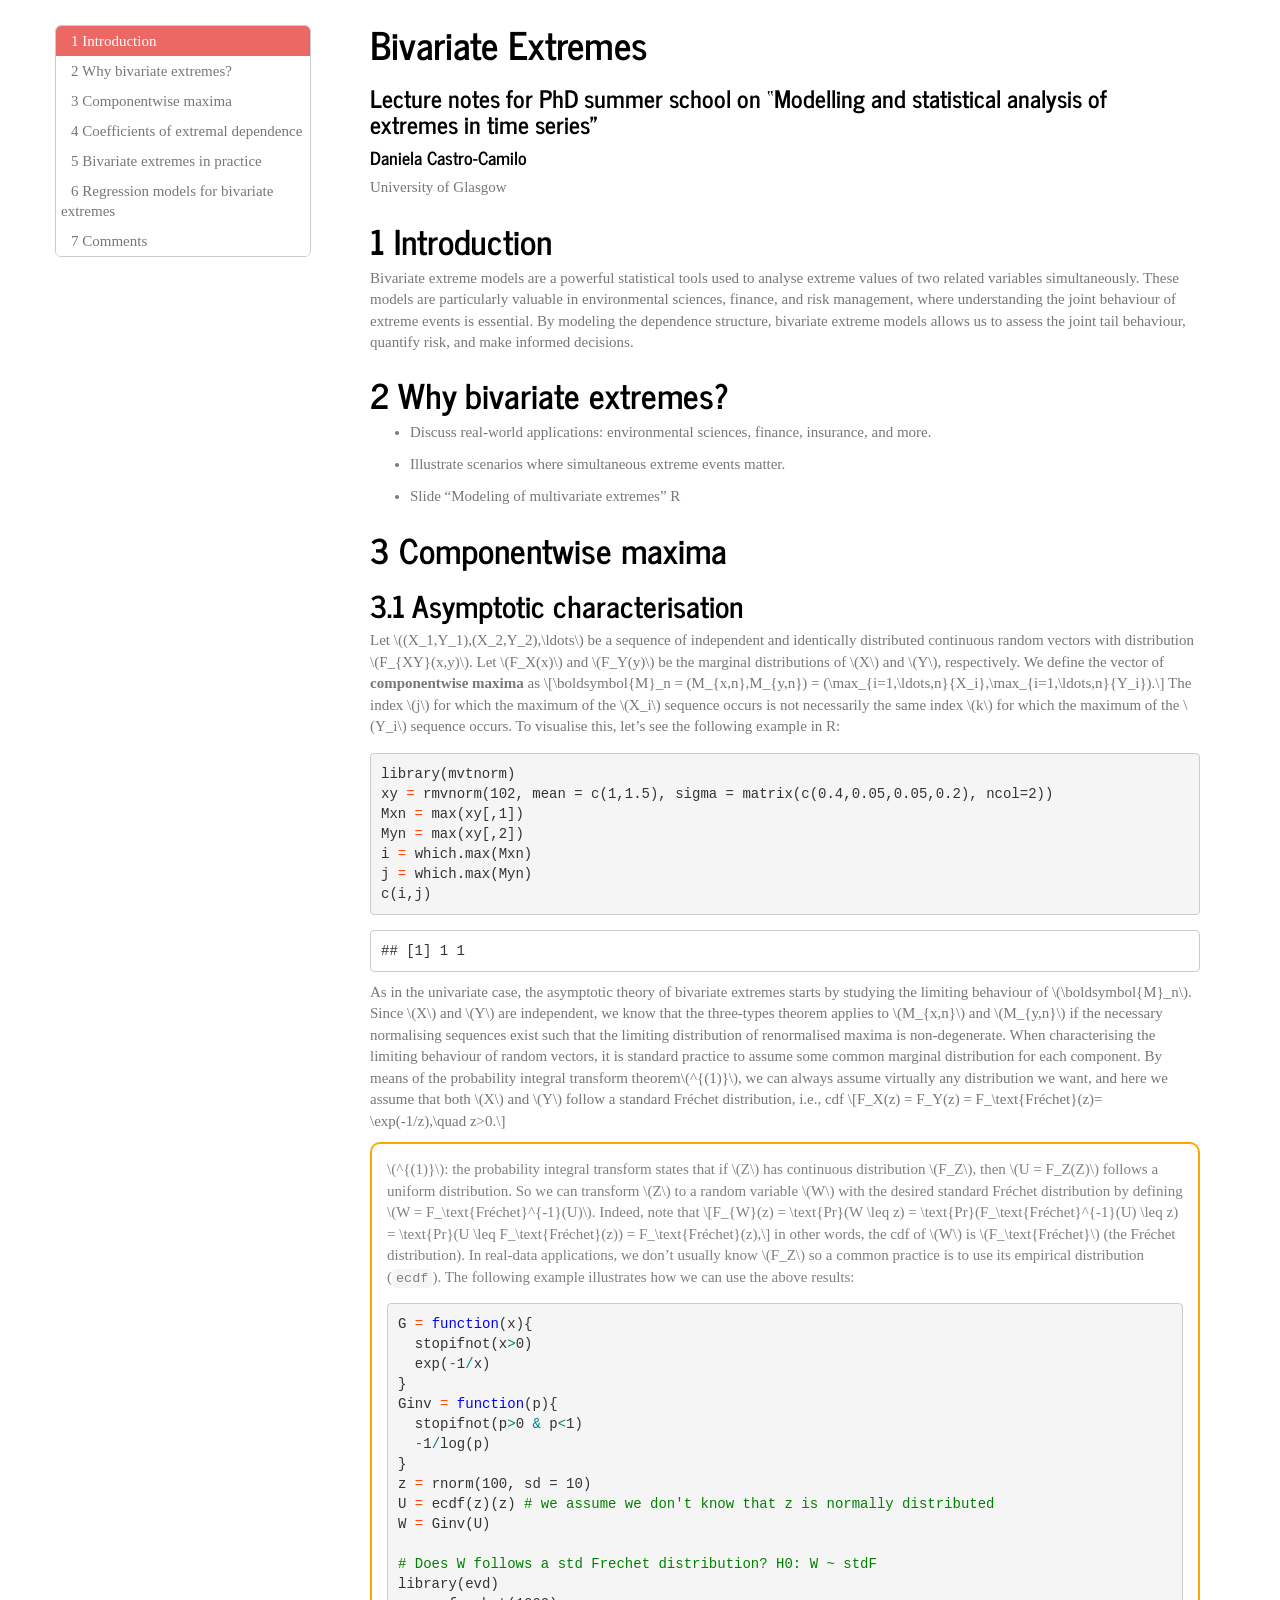
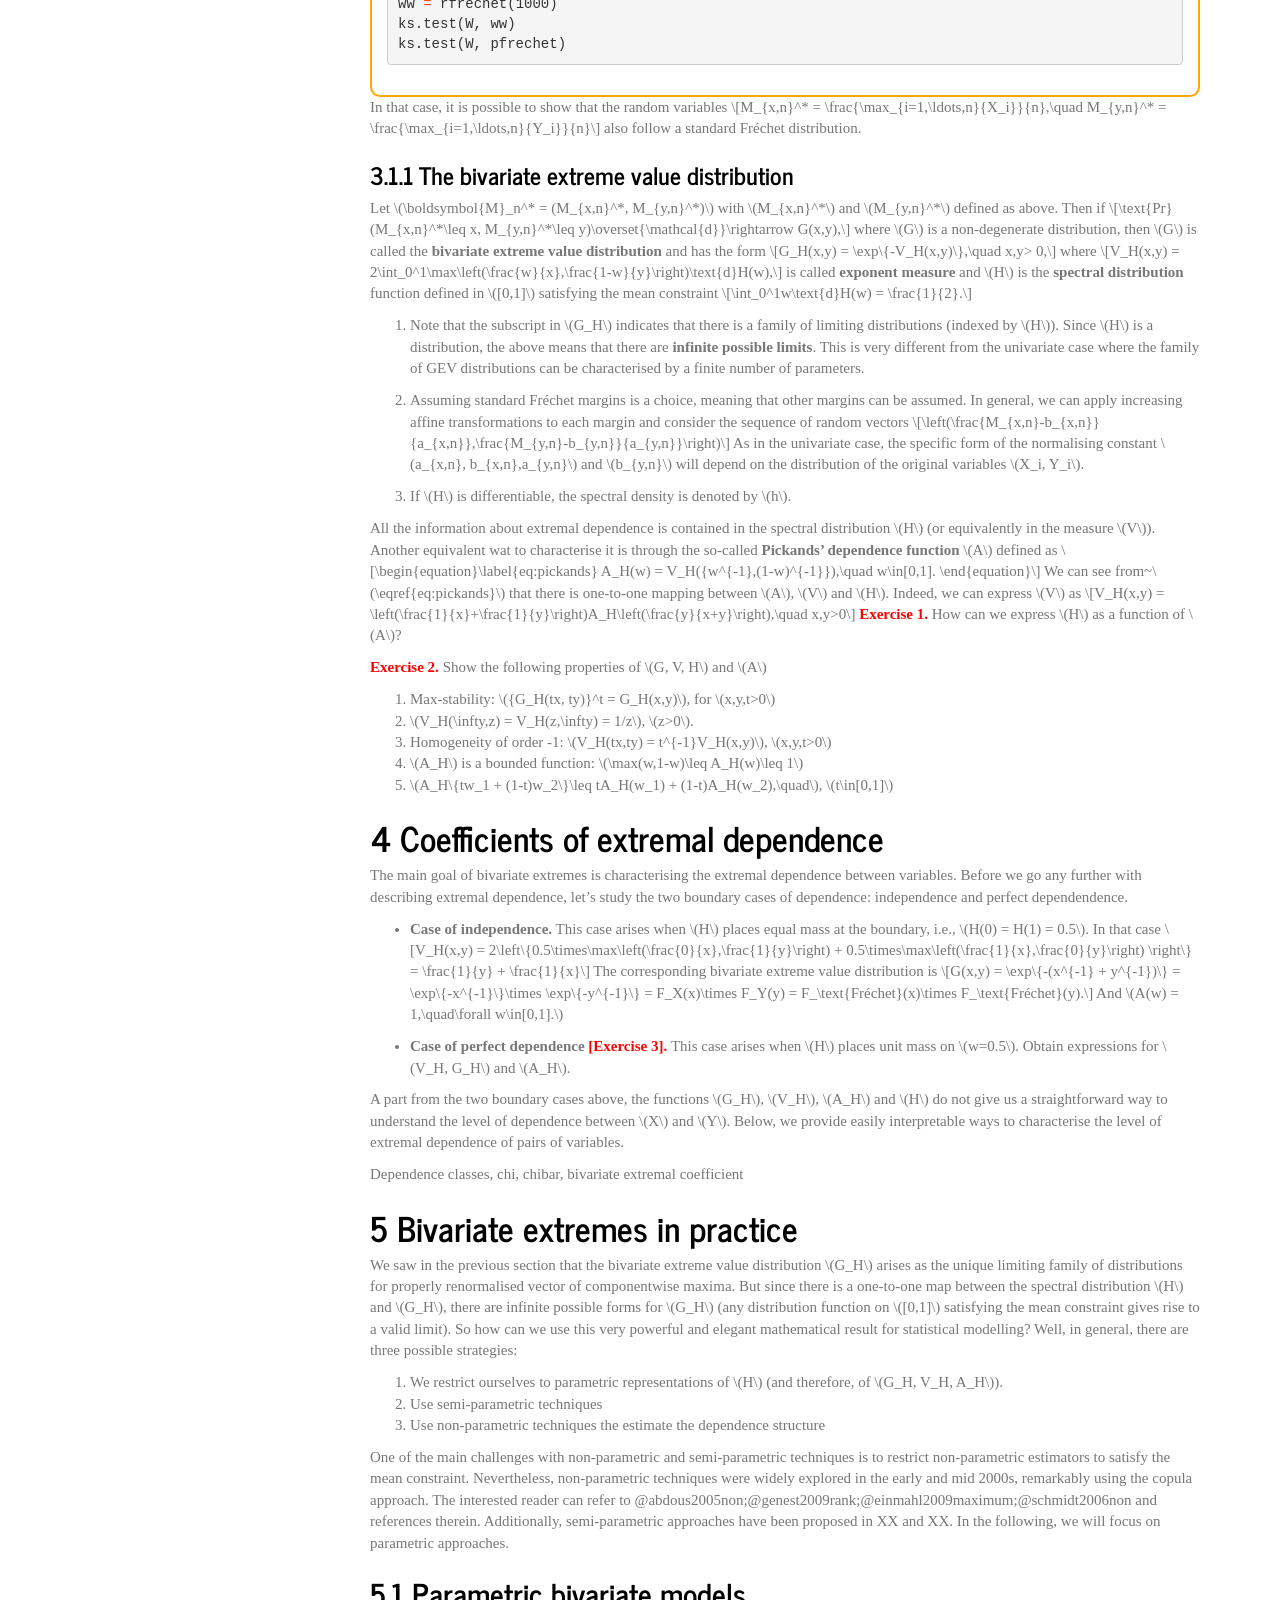
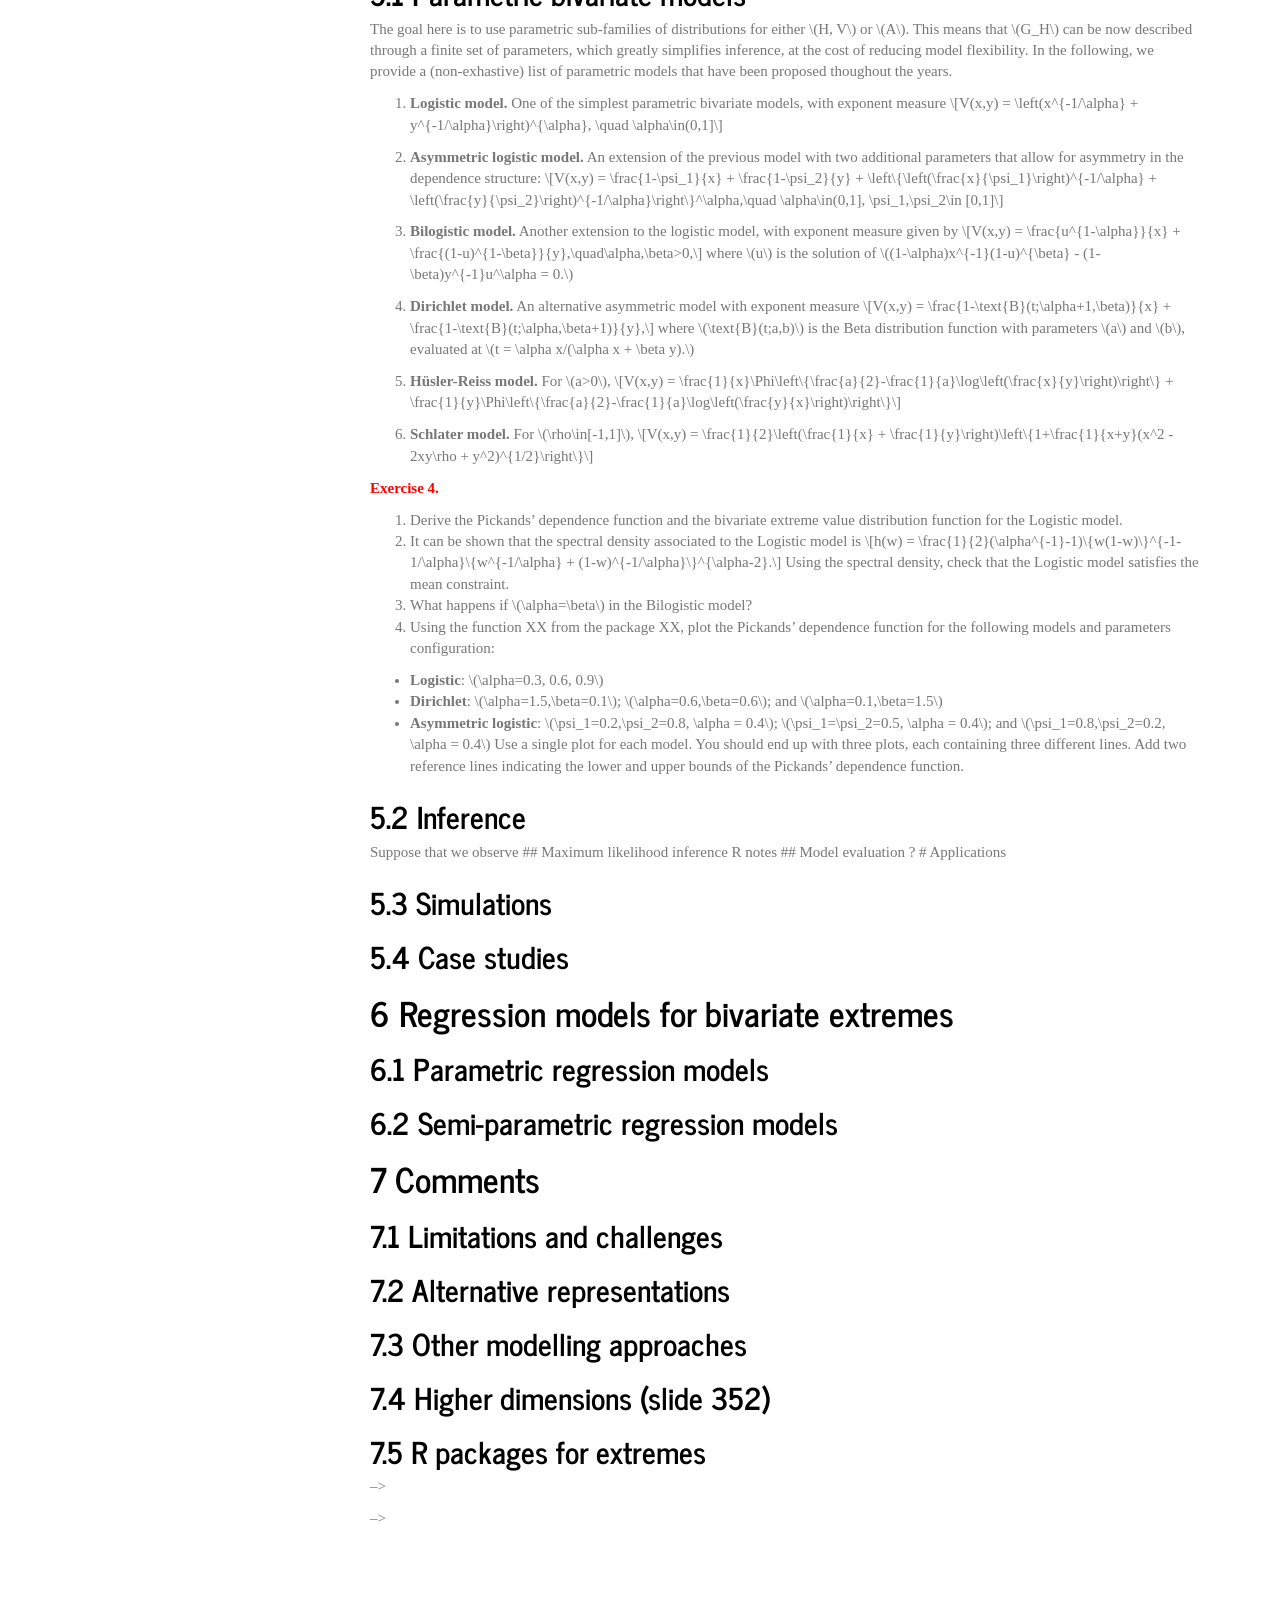
==== commit 1cc22105: "minor changes" ====
--- a/BivariateExtremes/BivariateExtremes.html
+++ b/BivariateExtremes/BivariateExtremes.html
@@ -1881,17 +1881,14 @@
 </div>
 <div id="inference" class="section level2" number="5.2">
 <h2><span class="header-section-number">5.2</span> Inference</h2>
-</div>
-<div id="maximum-likelihood-inference" class="section level2" number="5.3">
-<h2><span class="header-section-number">5.3</span> Maximum likelihood
-inference</h2>
-<p>R notes ## Model evaluation ? # Applications</p>
-</div>
-<div id="simulations" class="section level2" number="5.4">
-<h2><span class="header-section-number">5.4</span> Simulations</h2>
-</div>
-<div id="case-studies" class="section level2" number="5.5">
-<h2><span class="header-section-number">5.5</span> Case studies</h2>
+<p>Suppose that we observe ## Maximum likelihood inference R notes ##
+Model evaluation ? # Applications</p>
+</div>
+<div id="simulations" class="section level2" number="5.3">
+<h2><span class="header-section-number">5.3</span> Simulations</h2>
+</div>
+<div id="case-studies" class="section level2" number="5.4">
+<h2><span class="header-section-number">5.4</span> Case studies</h2>
 </div>
 </div>
 <div id="regression-models-for-bivariate-extremes" class="section level1" number="6">
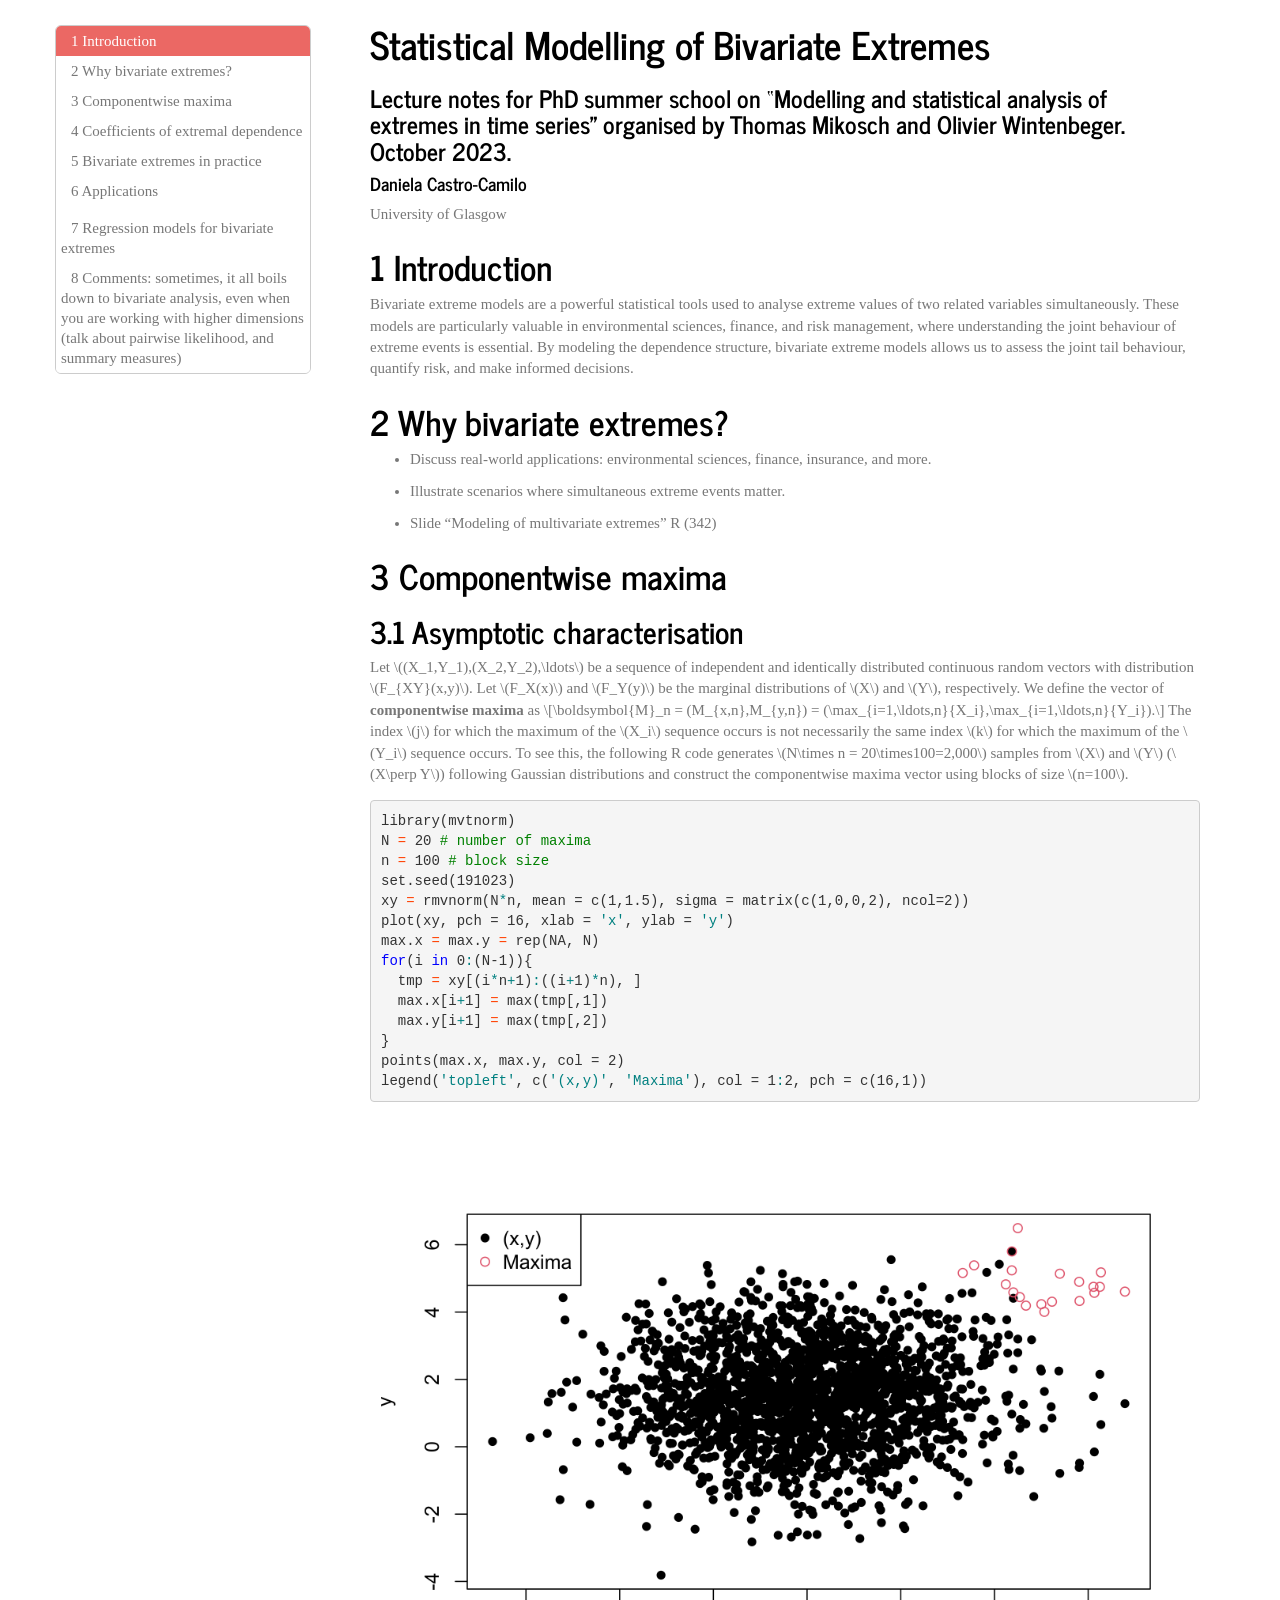
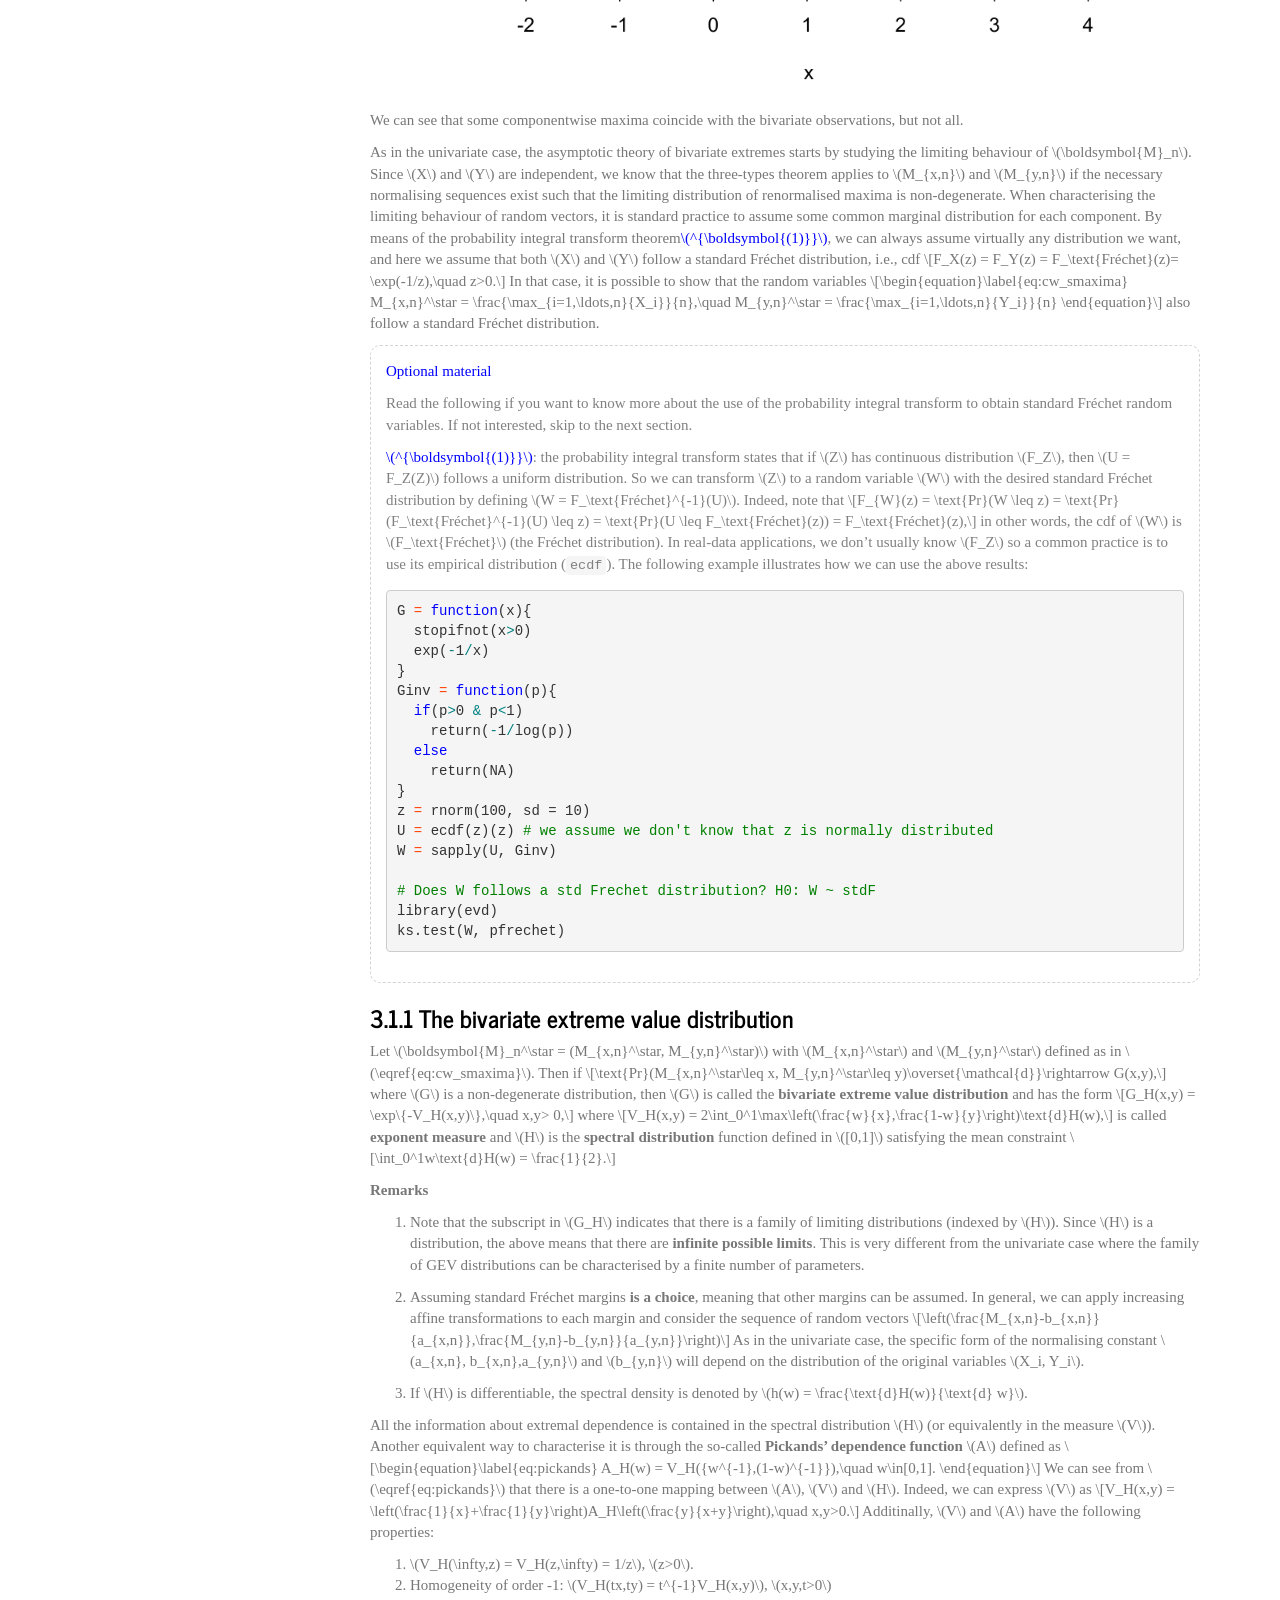
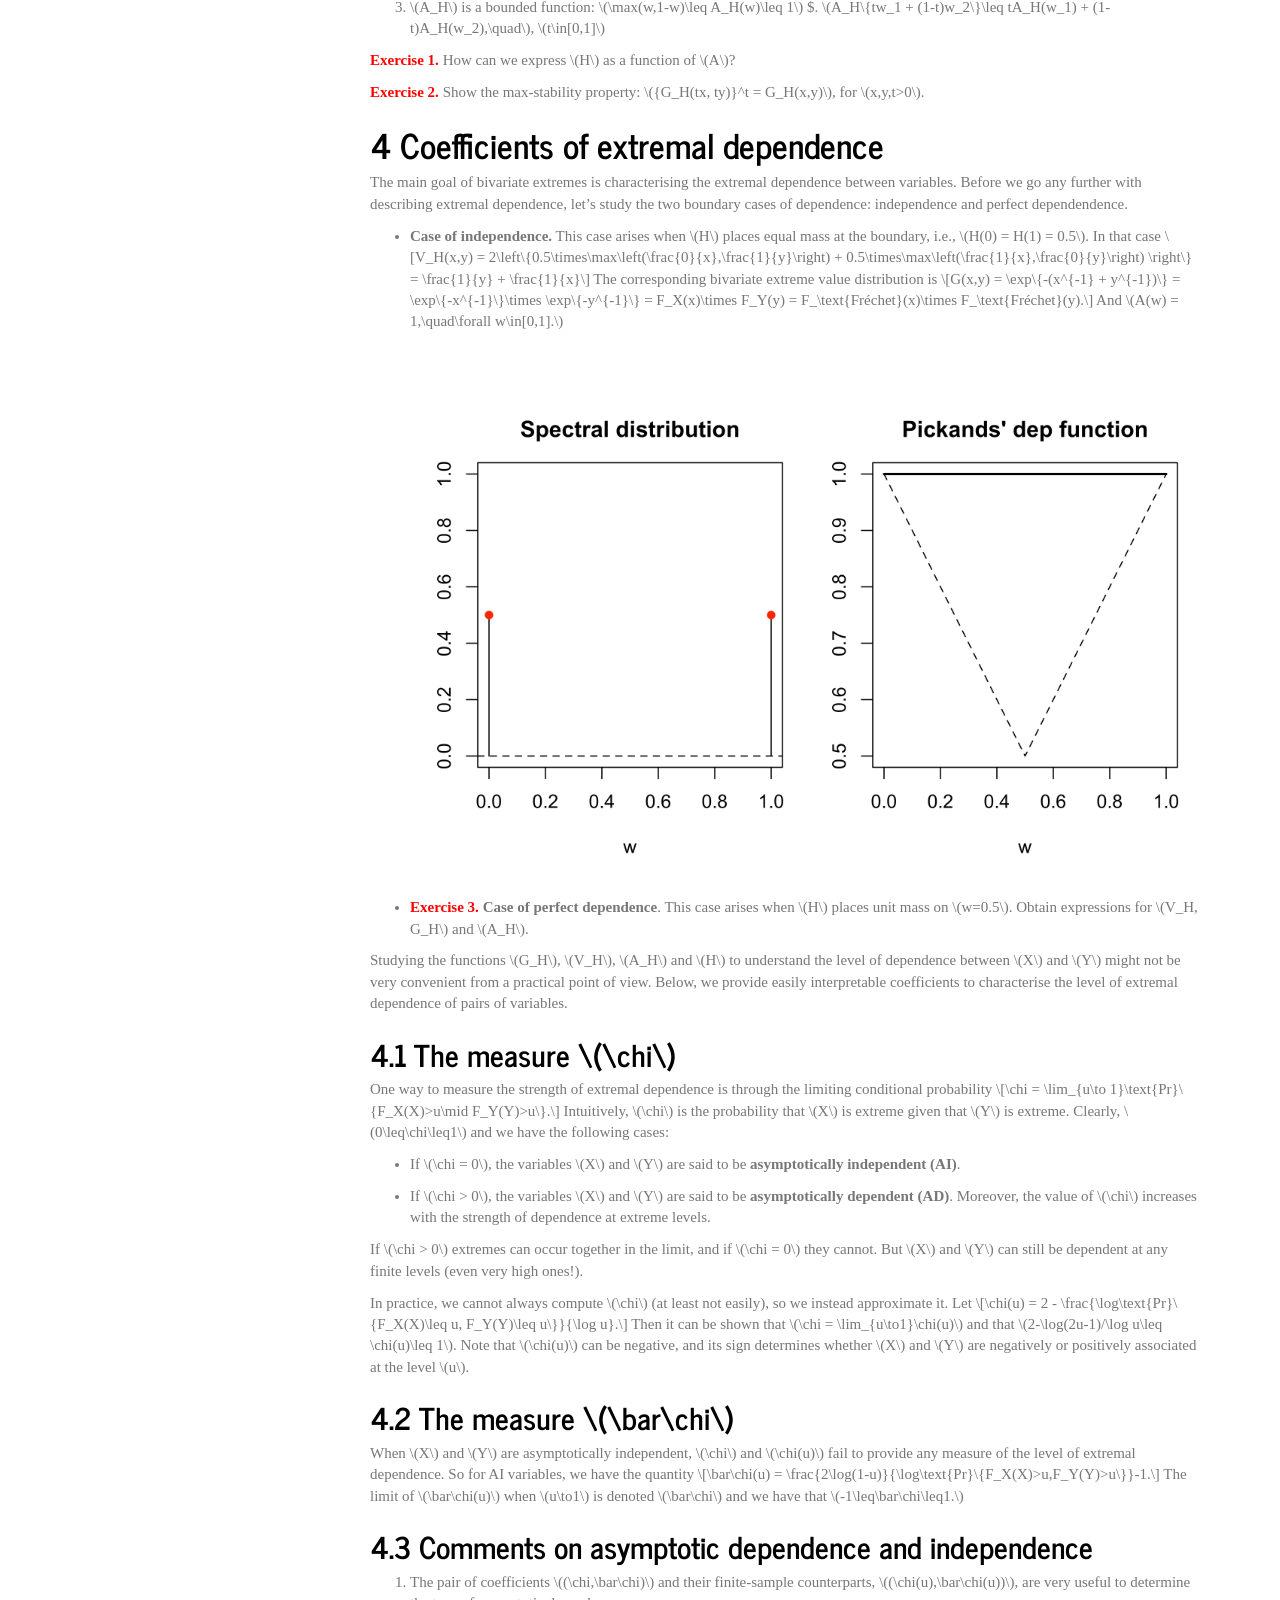
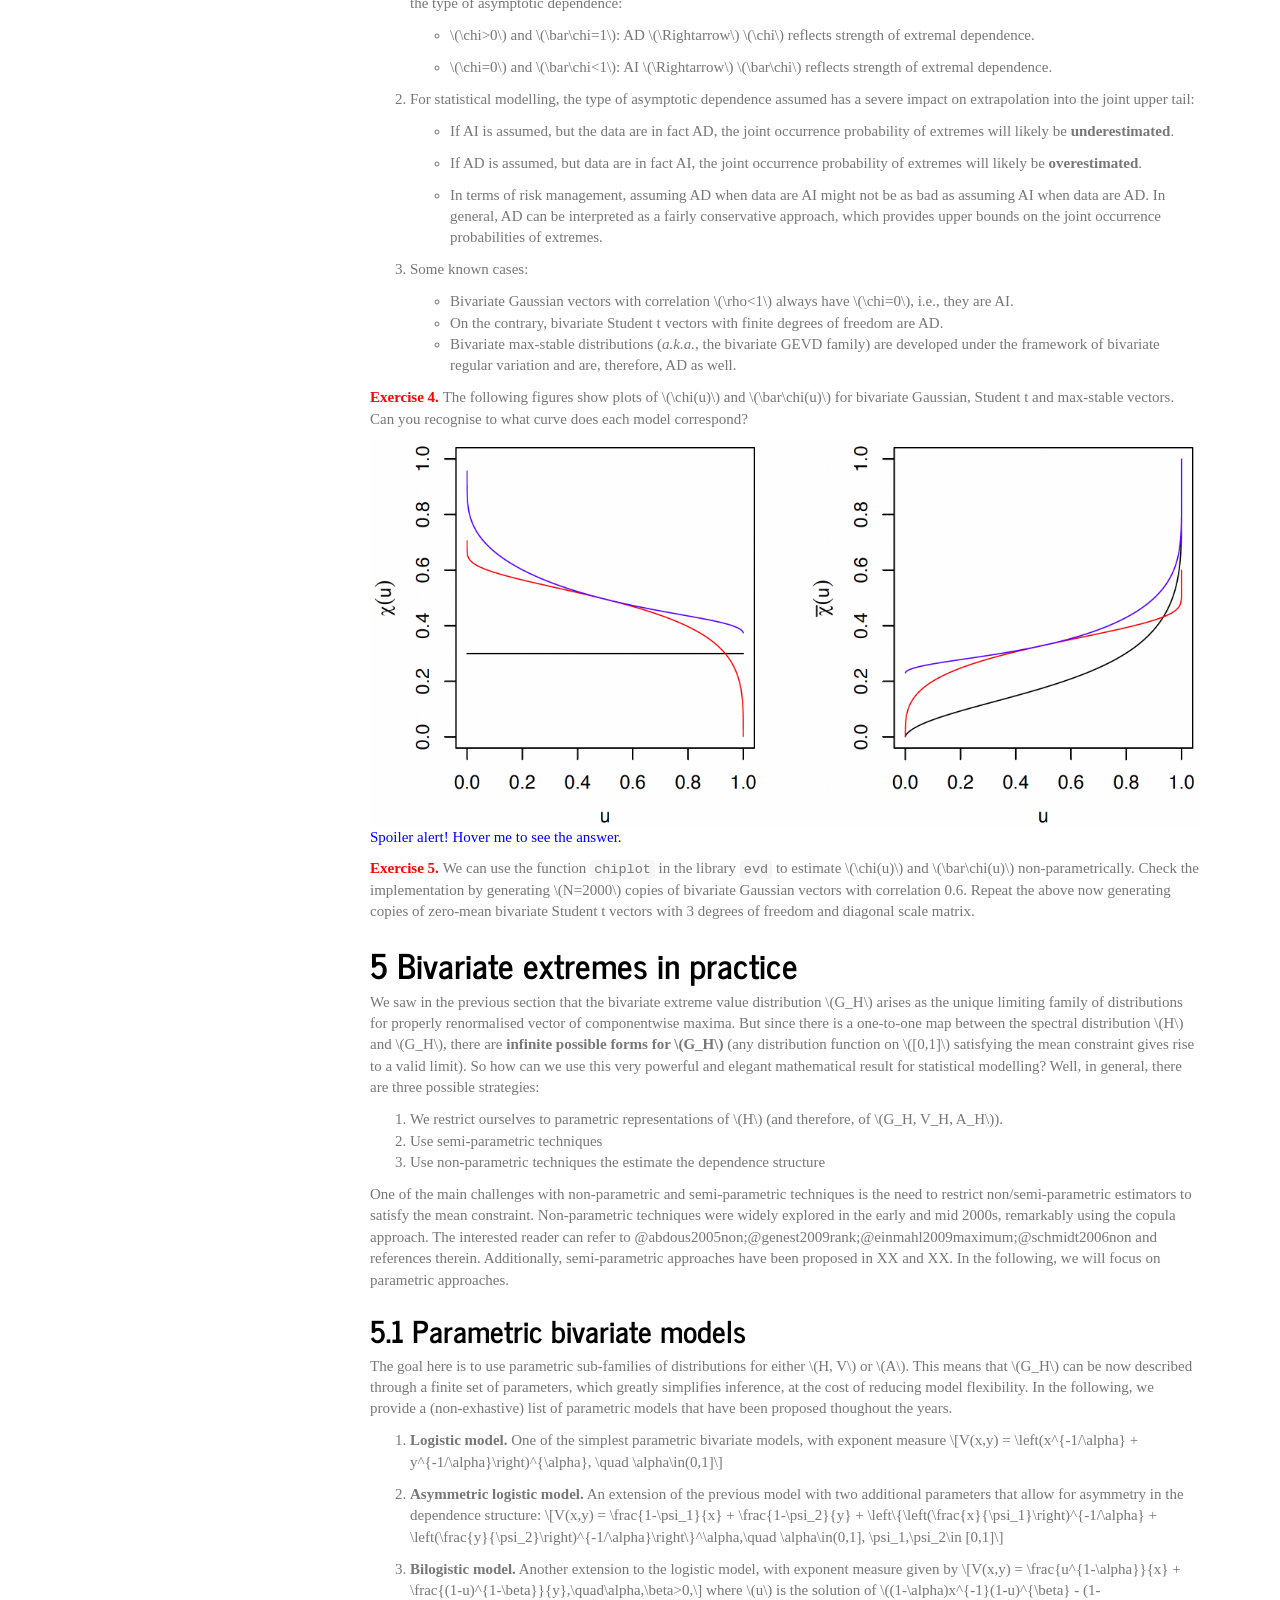
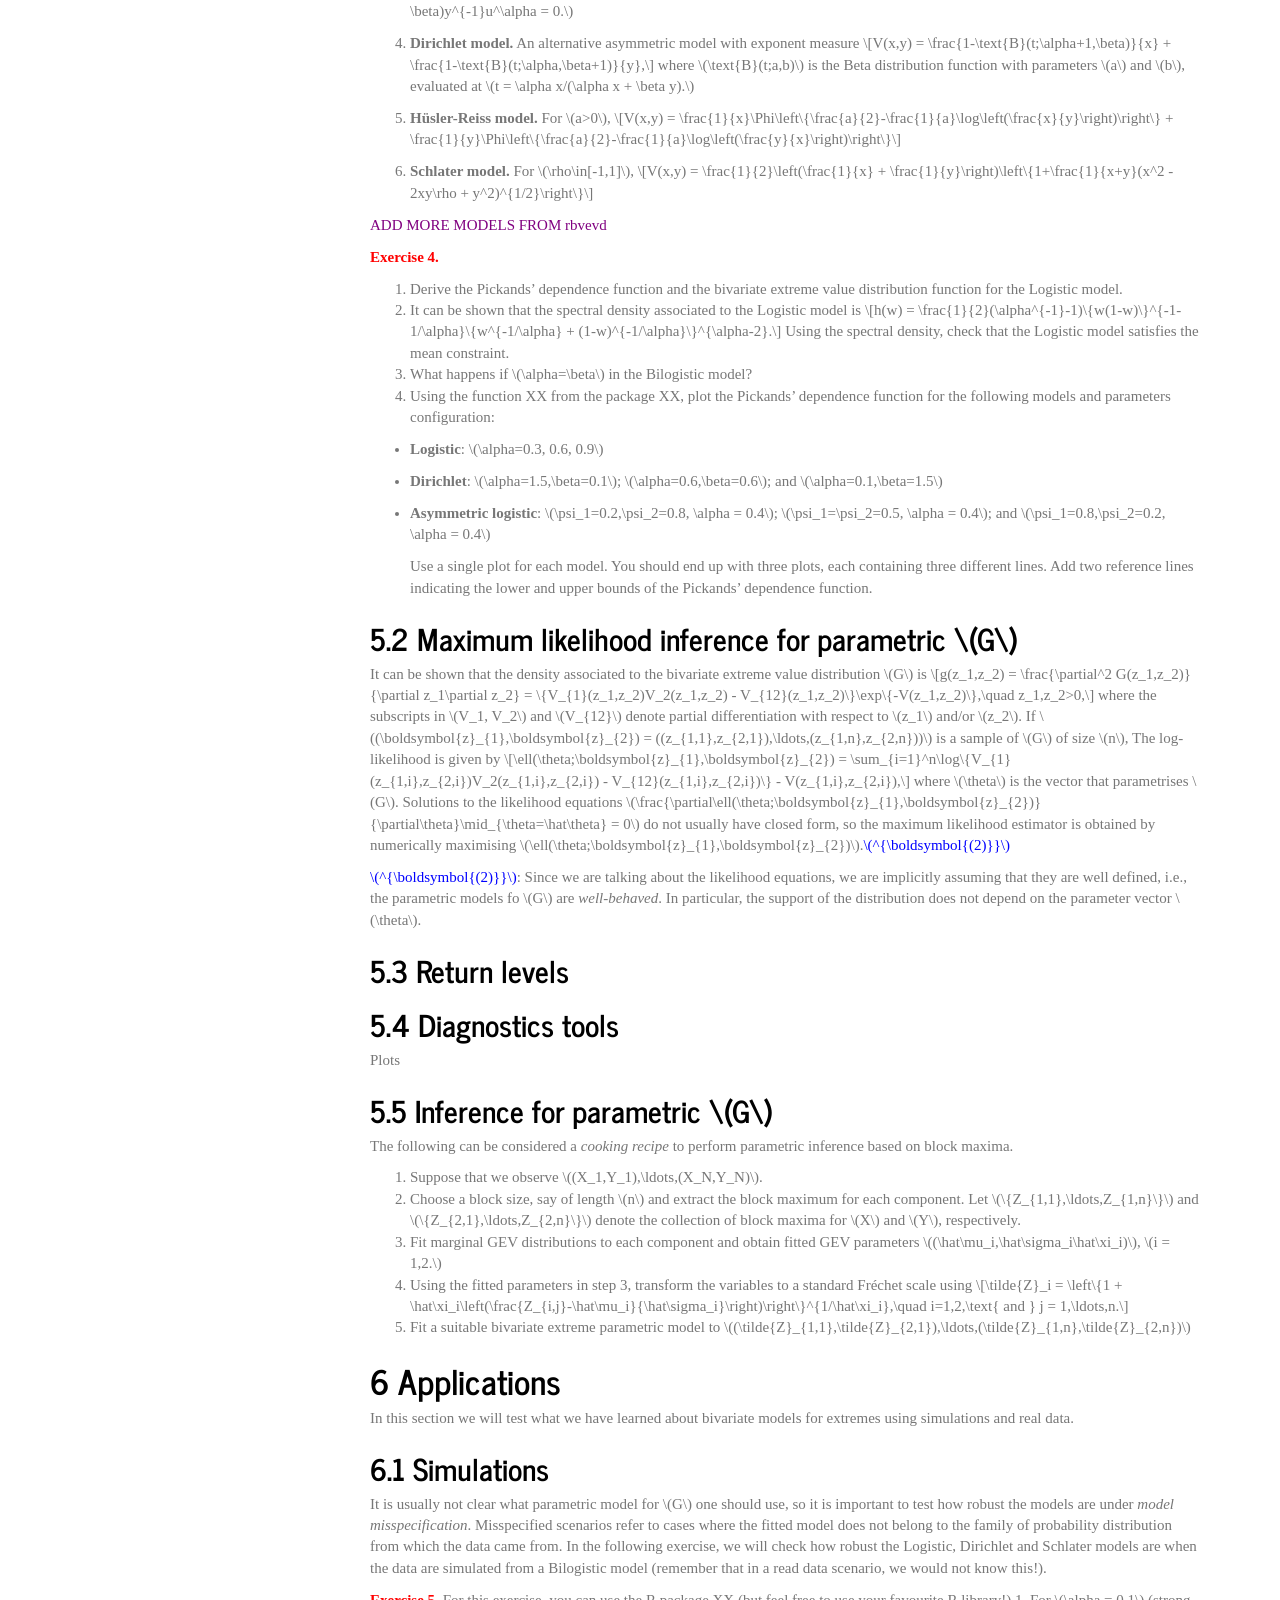
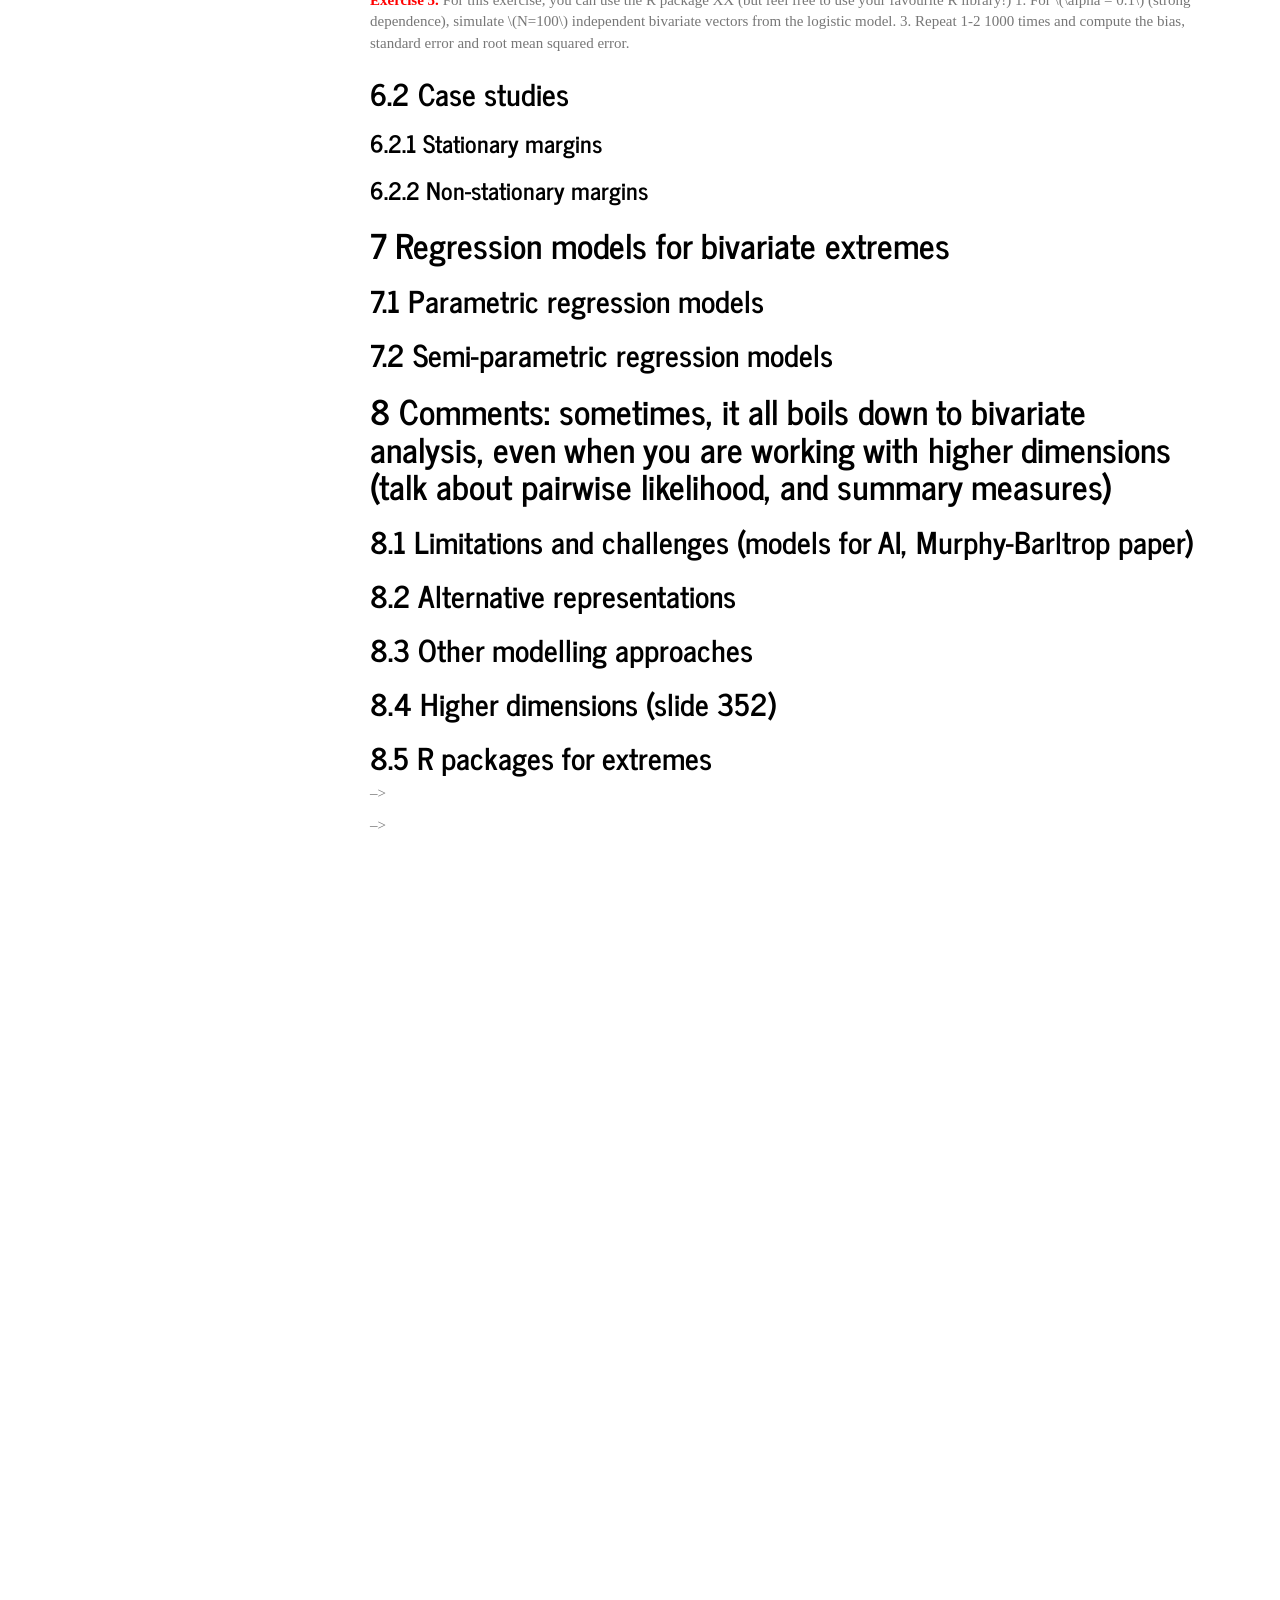
==== commit 5098e7b4: "More on bivariate evt" ====
--- a/BivariateExtremes/BivariateExtremes.html
+++ b/BivariateExtremes/BivariateExtremes.html
@@ -11,7 +11,7 @@
 
 
 
-<title>Bivariate Extremes</title>
+<title>Statistical Modelling of Bivariate Extremes</title>
 
 <script>// Pandoc 2.9 adds attributes on both header and div. We remove the former (to
 // be compatible with the behavior of Pandoc < 2.8).
@@ -1406,7 +1406,7 @@
 padding: 1em;
 background: white;
 color: grey;
-border: 2px solid orange;
+border: 1px dashed lightgrey;
 border-radius: 10px;
 }
 .center {
@@ -1569,15 +1569,39 @@
 
 
 
-<h1 class="title toc-ignore">Bivariate Extremes</h1>
+<h1 class="title toc-ignore">Statistical Modelling of Bivariate
+Extremes</h1>
 <h3 class="subtitle">Lecture notes for PhD summer school on “Modelling
-and statistical analysis of extremes in time series”</h3>
+and statistical analysis of extremes in time series” organised by Thomas
+Mikosch and Olivier Wintenbeger. October 2023.</h3>
 <h4 class="author">Daniela Castro-Camilo</h4>
 <address class="author_afil">
 University of Glasgow<br>
 </div>
 
 
+<script type="text/x-mathjax-config">
+MathJax.Hub.Config({
+  TeX: { equationNumbers: { autoNumber: "AMS" } }
+});
+</script>
+<style type="text/css">
+.tabset h2 {display: none;}
+.spoiler {
+visibility: hidden;
+}
+.spoiler::before {
+visibility: visible;
+content: "Spoiler alert! Hover me to see the answer.";
+color: blue
+}
+.spoiler:hover {
+visibility: visible;
+}
+.spoiler:hover::before {
+display: none;
+}
+</style>
 <div id="introduction" class="section level1" number="1">
 <h1><span class="header-section-number">1</span> Introduction</h1>
 <p>Bivariate extreme models are a powerful statistical tools used to
@@ -1602,7 +1626,7 @@
 insurance, and more.</p></li>
 <li><p>Illustrate scenarios where simultaneous extreme events
 matter.</p></li>
-<li><p>Slide “Modeling of multivariate extremes” R</p></li>
+<li><p>Slide “Modeling of multivariate extremes” R (342)</p></li>
 </ul>
 </div>
 <div id="componentwise-maxima" class="section level1" number="3">
@@ -1621,16 +1645,27 @@
 <span class="math inline">\(X_i\)</span> sequence occurs is not
 necessarily the same index <span class="math inline">\(k\)</span> for
 which the maximum of the <span class="math inline">\(Y_i\)</span>
-sequence occurs. To visualise this, let’s see the following example in
-R:</p>
+sequence occurs. To see this, the following R code generates <span class="math inline">\(N\times n = 20\times100=2,000\)</span> samples
+from <span class="math inline">\(X\)</span> and <span class="math inline">\(Y\)</span> (<span class="math inline">\(X\perp
+Y\)</span>) following Gaussian distributions and construct the
+componentwise maxima vector using blocks of size <span class="math inline">\(n=100\)</span>.</p>
 <div class="sourceCode" id="cb1"><pre class="sourceCode r"><code class="sourceCode r"><span id="cb1-1"><a href="#cb1-1" tabindex="-1"></a><span class="fu">library</span>(mvtnorm)</span>
-<span id="cb1-2"><a href="#cb1-2" tabindex="-1"></a>xy <span class="ot">=</span> <span class="fu">rmvnorm</span>(<span class="dv">102</span>, <span class="at">mean =</span> <span class="fu">c</span>(<span class="dv">1</span>,<span class="fl">1.5</span>), <span class="at">sigma =</span> <span class="fu">matrix</span>(<span class="fu">c</span>(<span class="fl">0.4</span>,<span class="fl">0.05</span>,<span class="fl">0.05</span>,<span class="fl">0.2</span>), <span class="at">ncol=</span><span class="dv">2</span>))</span>
-<span id="cb1-3"><a href="#cb1-3" tabindex="-1"></a>Mxn <span class="ot">=</span> <span class="fu">max</span>(xy[,<span class="dv">1</span>])</span>
-<span id="cb1-4"><a href="#cb1-4" tabindex="-1"></a>Myn <span class="ot">=</span> <span class="fu">max</span>(xy[,<span class="dv">2</span>])</span>
-<span id="cb1-5"><a href="#cb1-5" tabindex="-1"></a>i <span class="ot">=</span> <span class="fu">which.max</span>(Mxn)</span>
-<span id="cb1-6"><a href="#cb1-6" tabindex="-1"></a>j <span class="ot">=</span> <span class="fu">which.max</span>(Myn)</span>
-<span id="cb1-7"><a href="#cb1-7" tabindex="-1"></a><span class="fu">c</span>(i,j)</span></code></pre></div>
-<pre><code>## [1] 1 1</code></pre>
+<span id="cb1-2"><a href="#cb1-2" tabindex="-1"></a>N <span class="ot">=</span> <span class="dv">20</span> <span class="co"># number of maxima</span></span>
+<span id="cb1-3"><a href="#cb1-3" tabindex="-1"></a>n <span class="ot">=</span> <span class="dv">100</span> <span class="co"># block size</span></span>
+<span id="cb1-4"><a href="#cb1-4" tabindex="-1"></a><span class="fu">set.seed</span>(<span class="dv">191023</span>)</span>
+<span id="cb1-5"><a href="#cb1-5" tabindex="-1"></a>xy <span class="ot">=</span> <span class="fu">rmvnorm</span>(N<span class="sc">*</span>n, <span class="at">mean =</span> <span class="fu">c</span>(<span class="dv">1</span>,<span class="fl">1.5</span>), <span class="at">sigma =</span> <span class="fu">matrix</span>(<span class="fu">c</span>(<span class="dv">1</span>,<span class="dv">0</span>,<span class="dv">0</span>,<span class="dv">2</span>), <span class="at">ncol=</span><span class="dv">2</span>))</span>
+<span id="cb1-6"><a href="#cb1-6" tabindex="-1"></a><span class="fu">plot</span>(xy, <span class="at">pch =</span> <span class="dv">16</span>, <span class="at">xlab =</span> <span class="st">&#39;x&#39;</span>, <span class="at">ylab =</span> <span class="st">&#39;y&#39;</span>)</span>
+<span id="cb1-7"><a href="#cb1-7" tabindex="-1"></a>max.x <span class="ot">=</span> max.y <span class="ot">=</span> <span class="fu">rep</span>(<span class="cn">NA</span>, N)</span>
+<span id="cb1-8"><a href="#cb1-8" tabindex="-1"></a><span class="cf">for</span>(i <span class="cf">in</span> <span class="dv">0</span><span class="sc">:</span>(N<span class="dv">-1</span>)){</span>
+<span id="cb1-9"><a href="#cb1-9" tabindex="-1"></a>  tmp <span class="ot">=</span> xy[(i<span class="sc">*</span>n<span class="sc">+</span><span class="dv">1</span>)<span class="sc">:</span>((i<span class="sc">+</span><span class="dv">1</span>)<span class="sc">*</span>n), ]</span>
+<span id="cb1-10"><a href="#cb1-10" tabindex="-1"></a>  max.x[i<span class="sc">+</span><span class="dv">1</span>] <span class="ot">=</span> <span class="fu">max</span>(tmp[,<span class="dv">1</span>])</span>
+<span id="cb1-11"><a href="#cb1-11" tabindex="-1"></a>  max.y[i<span class="sc">+</span><span class="dv">1</span>] <span class="ot">=</span> <span class="fu">max</span>(tmp[,<span class="dv">2</span>])</span>
+<span id="cb1-12"><a href="#cb1-12" tabindex="-1"></a>}</span>
+<span id="cb1-13"><a href="#cb1-13" tabindex="-1"></a><span class="fu">points</span>(max.x, max.y, <span class="at">col =</span> <span class="dv">2</span>)</span>
+<span id="cb1-14"><a href="#cb1-14" tabindex="-1"></a><span class="fu">legend</span>(<span class="st">&#39;topleft&#39;</span>, <span class="fu">c</span>(<span class="st">&#39;(x,y)&#39;</span>, <span class="st">&#39;Maxima&#39;</span>), <span class="at">col =</span> <span class="dv">1</span><span class="sc">:</span><span class="dv">2</span>, <span class="at">pch =</span> <span class="fu">c</span>(<span class="dv">16</span>,<span class="dv">1</span>))</span></code></pre></div>
+<p><img src="[data-uri]